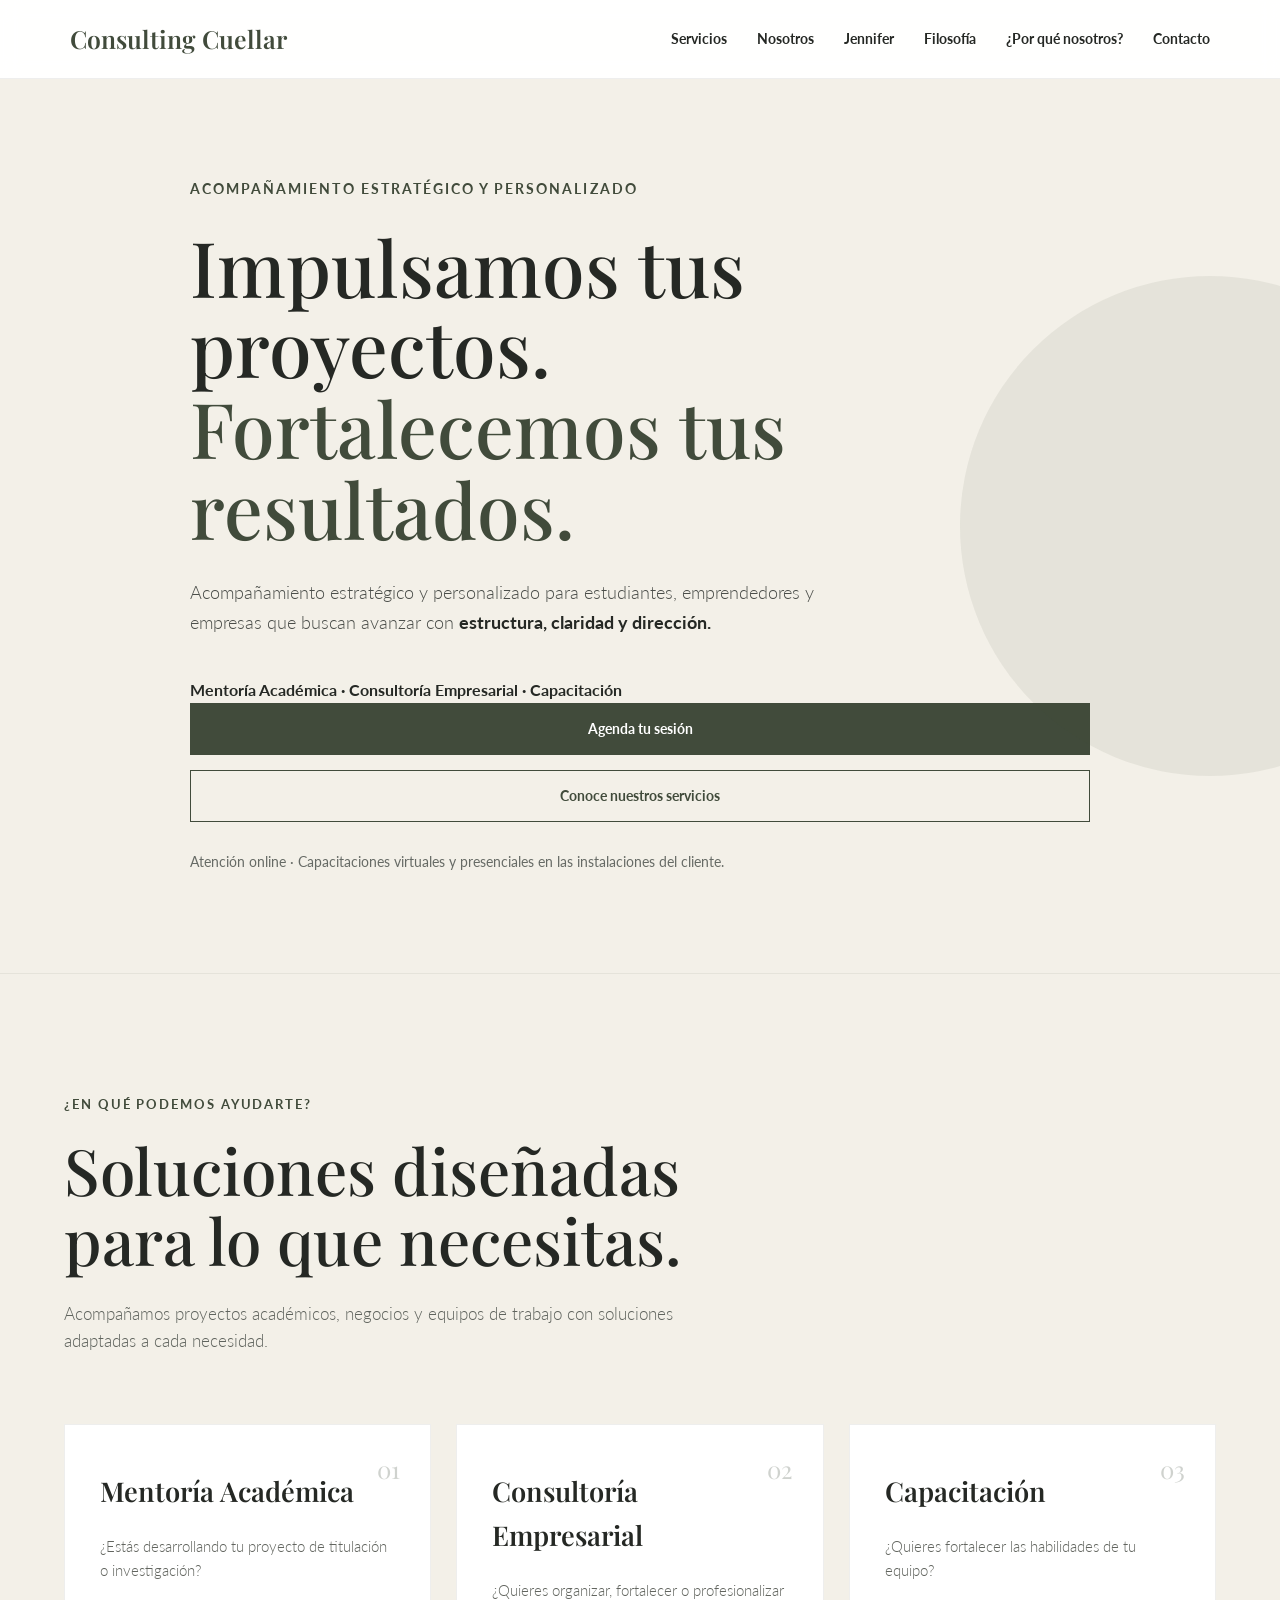
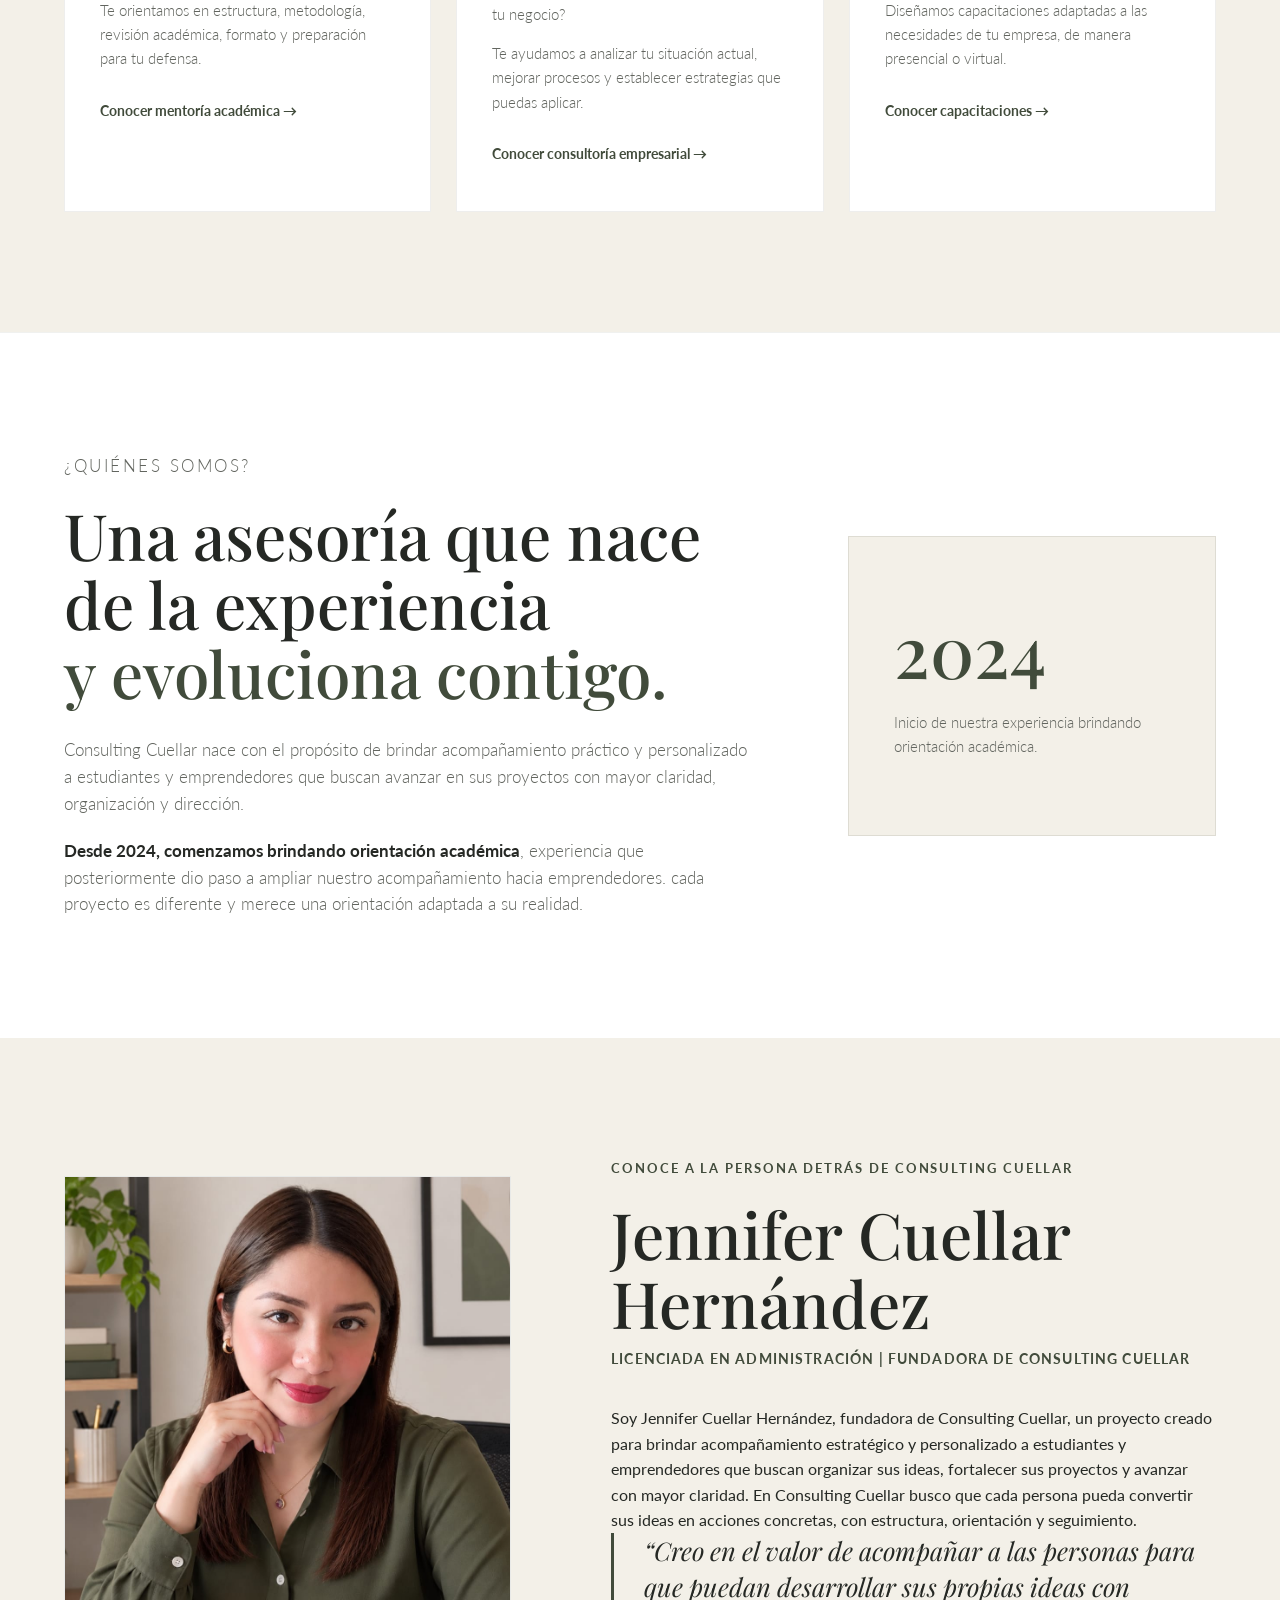
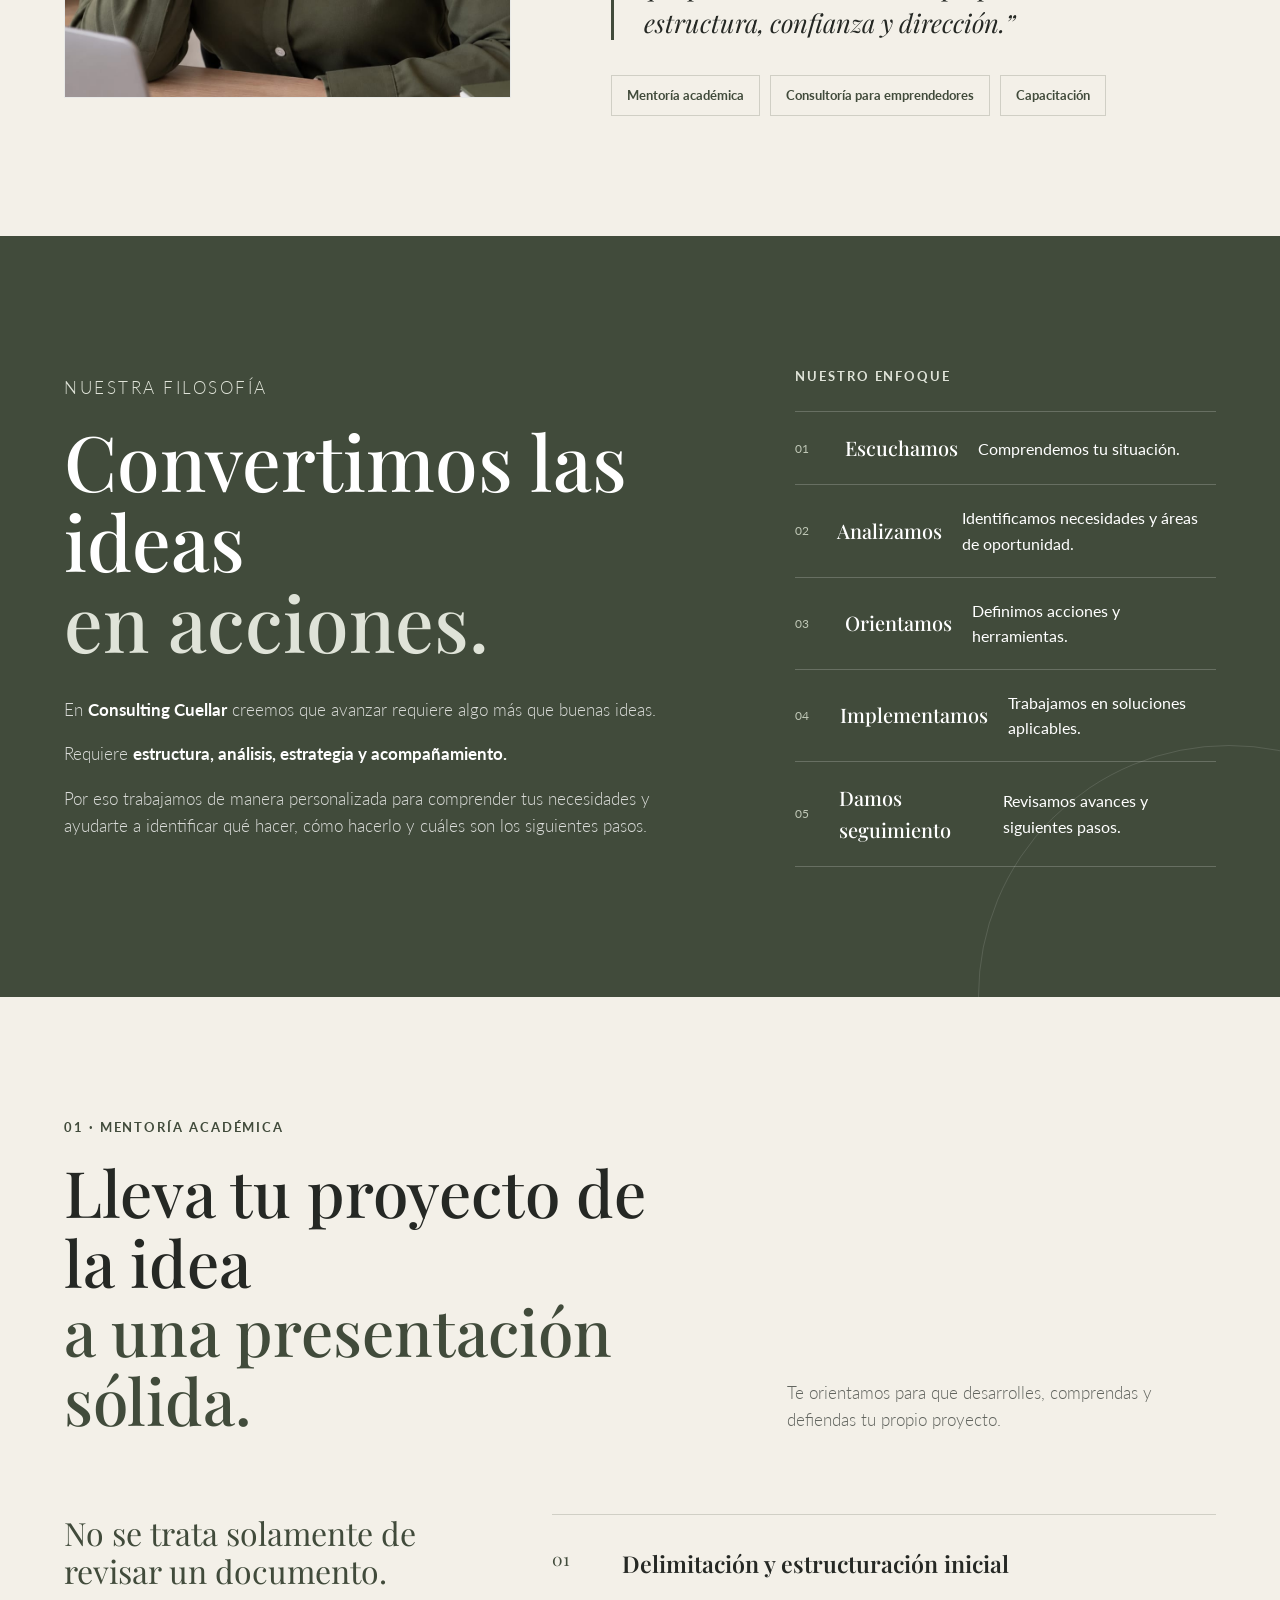
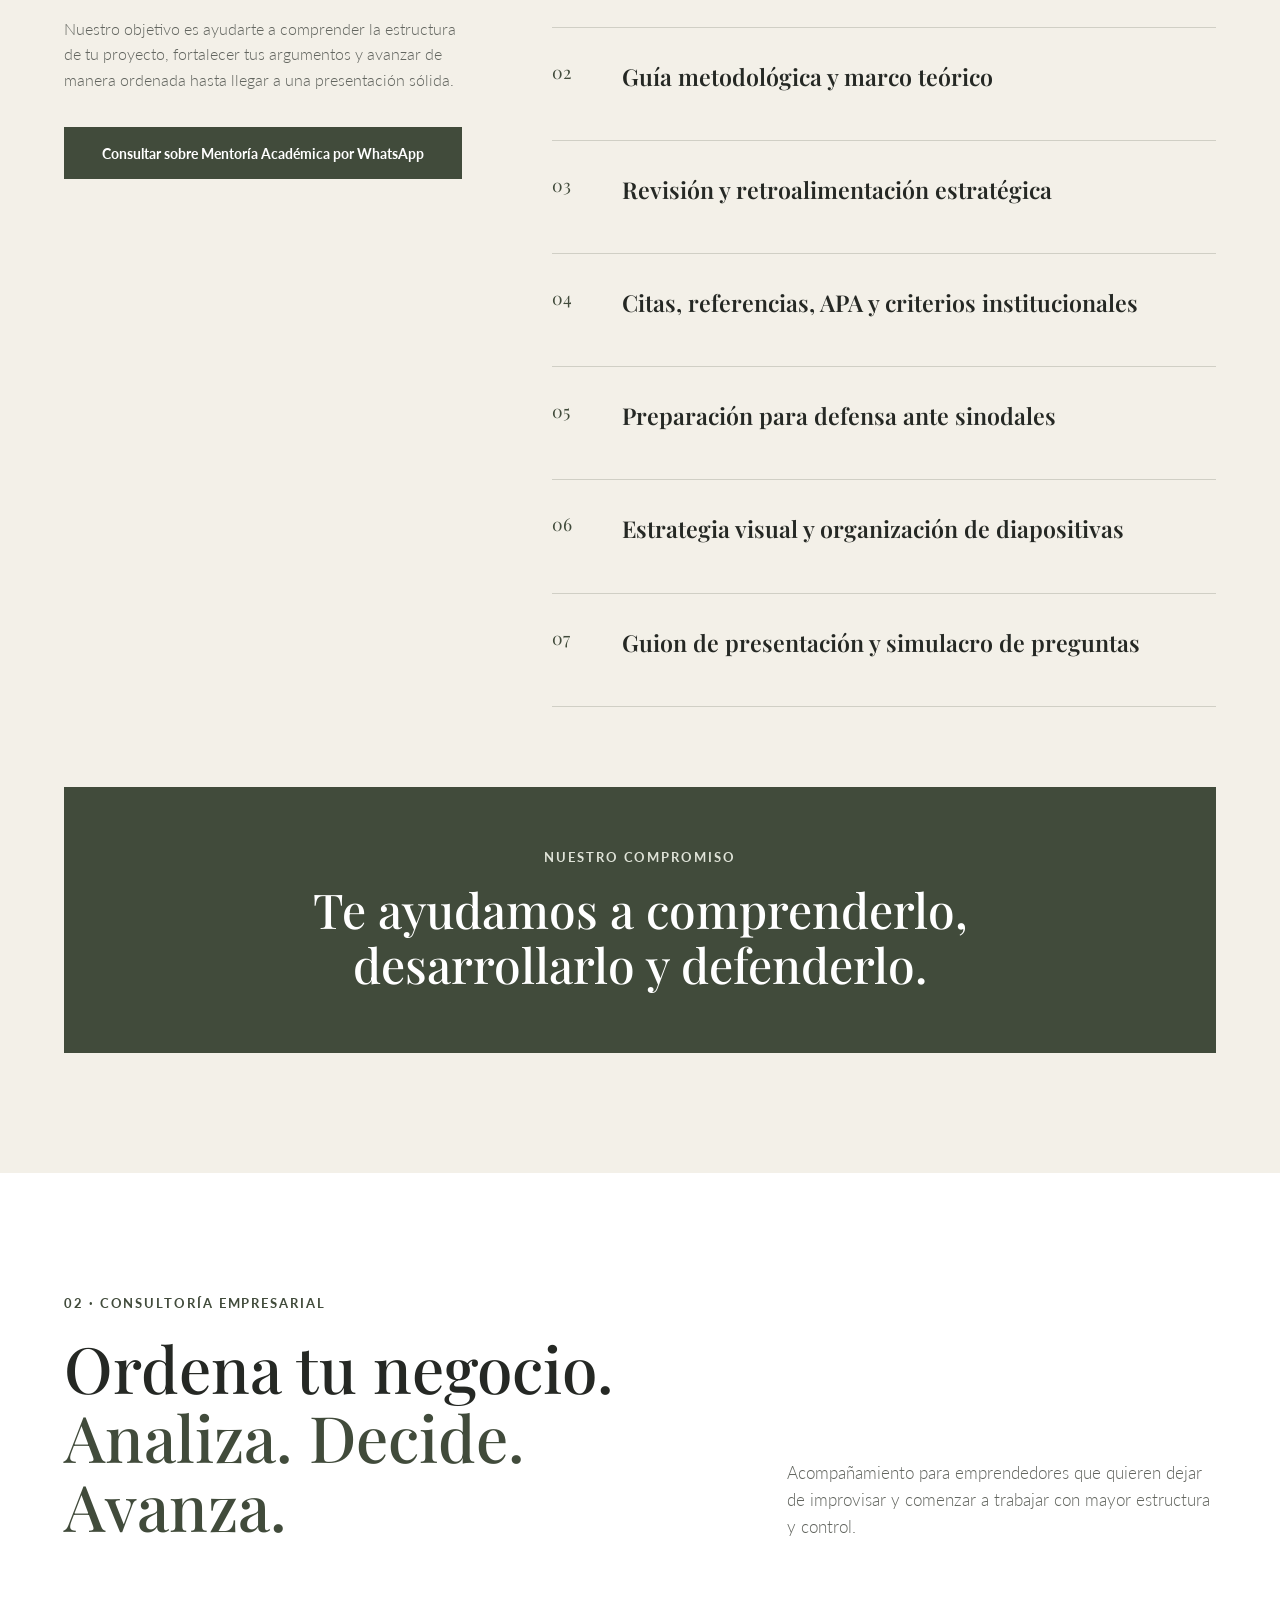
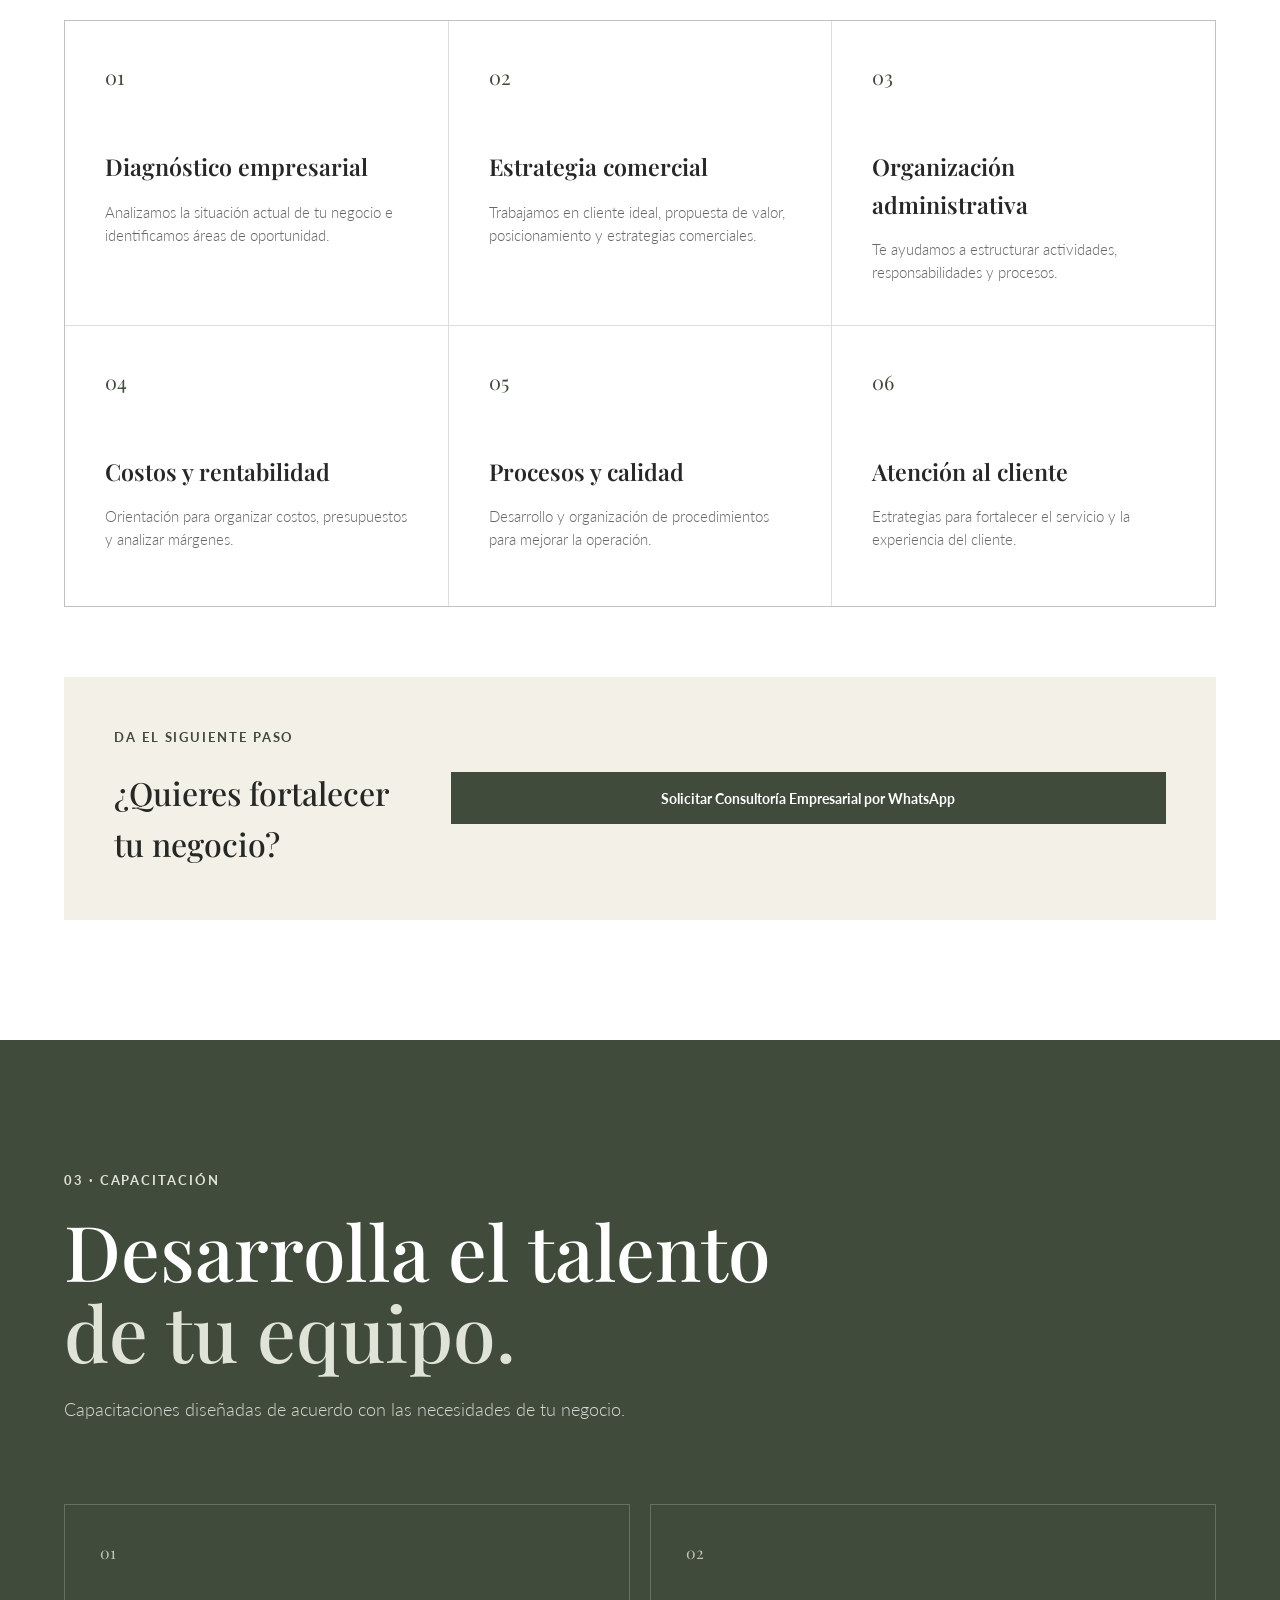
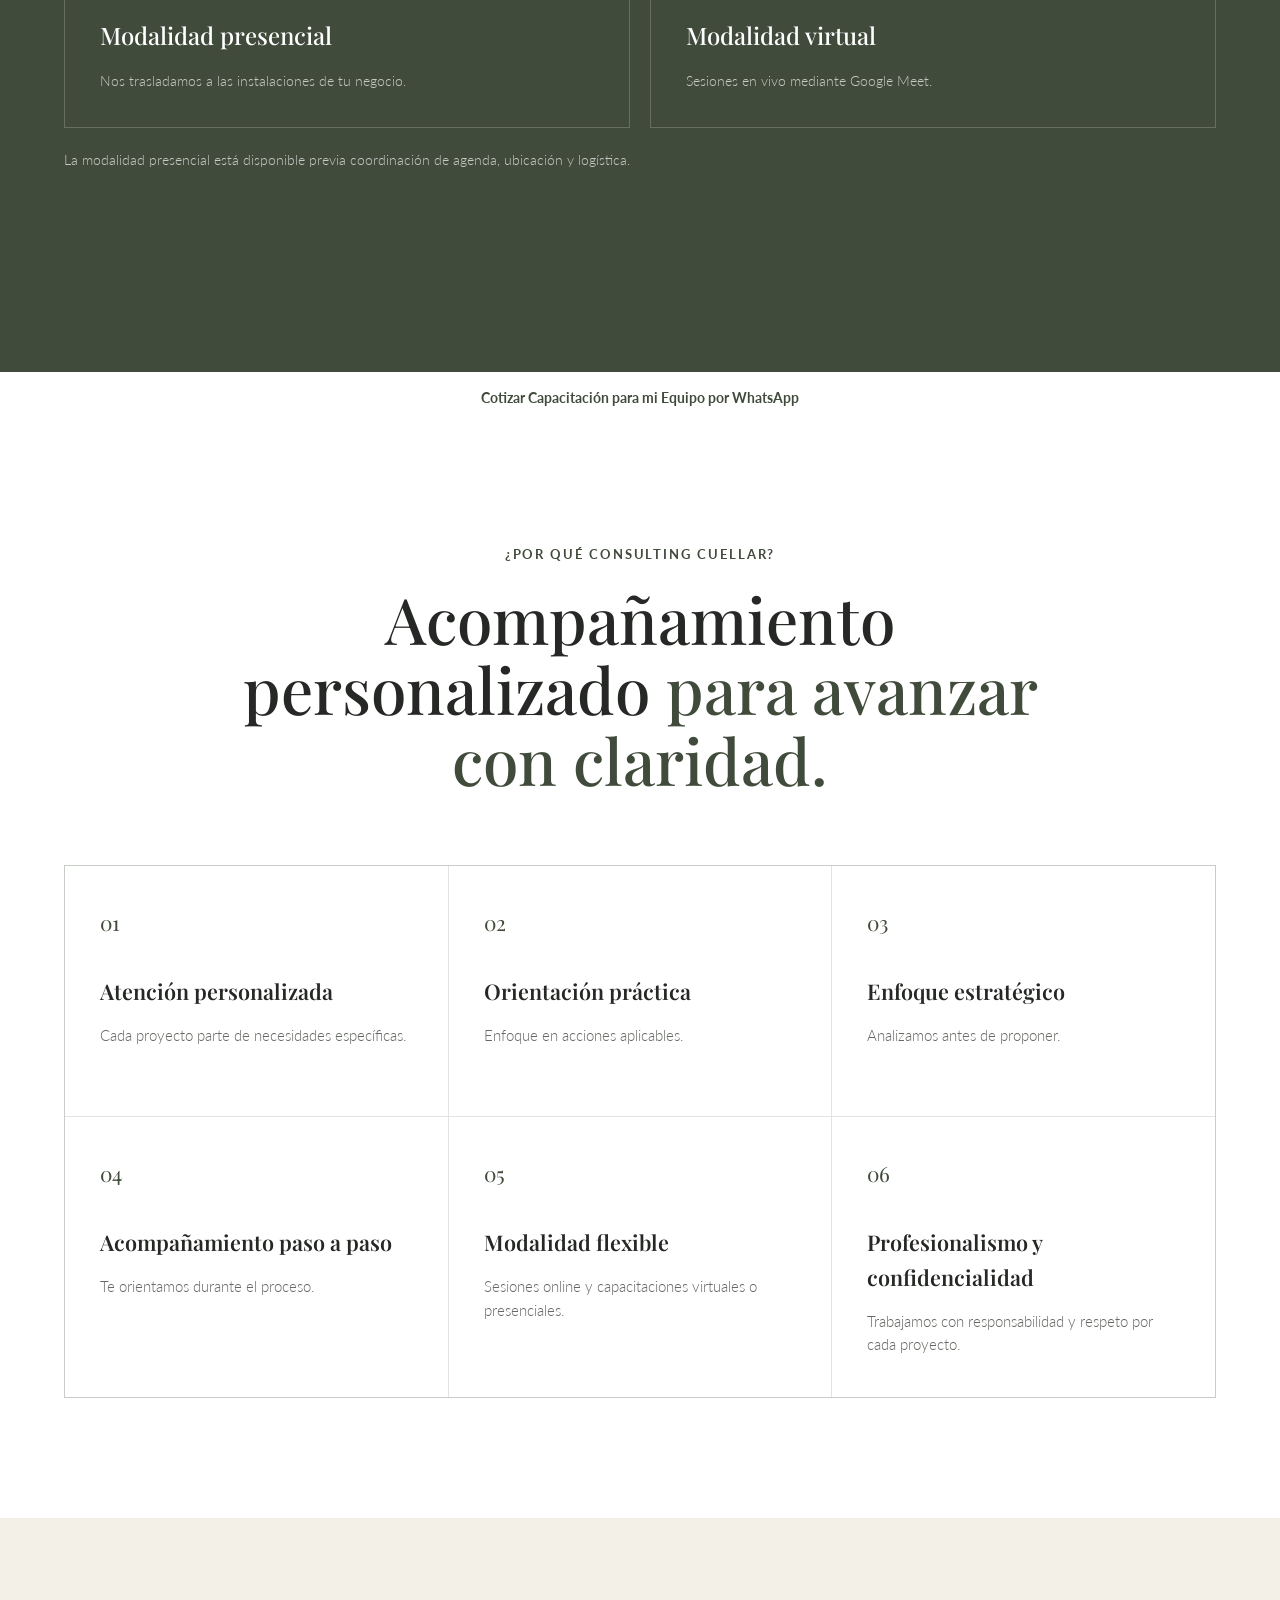
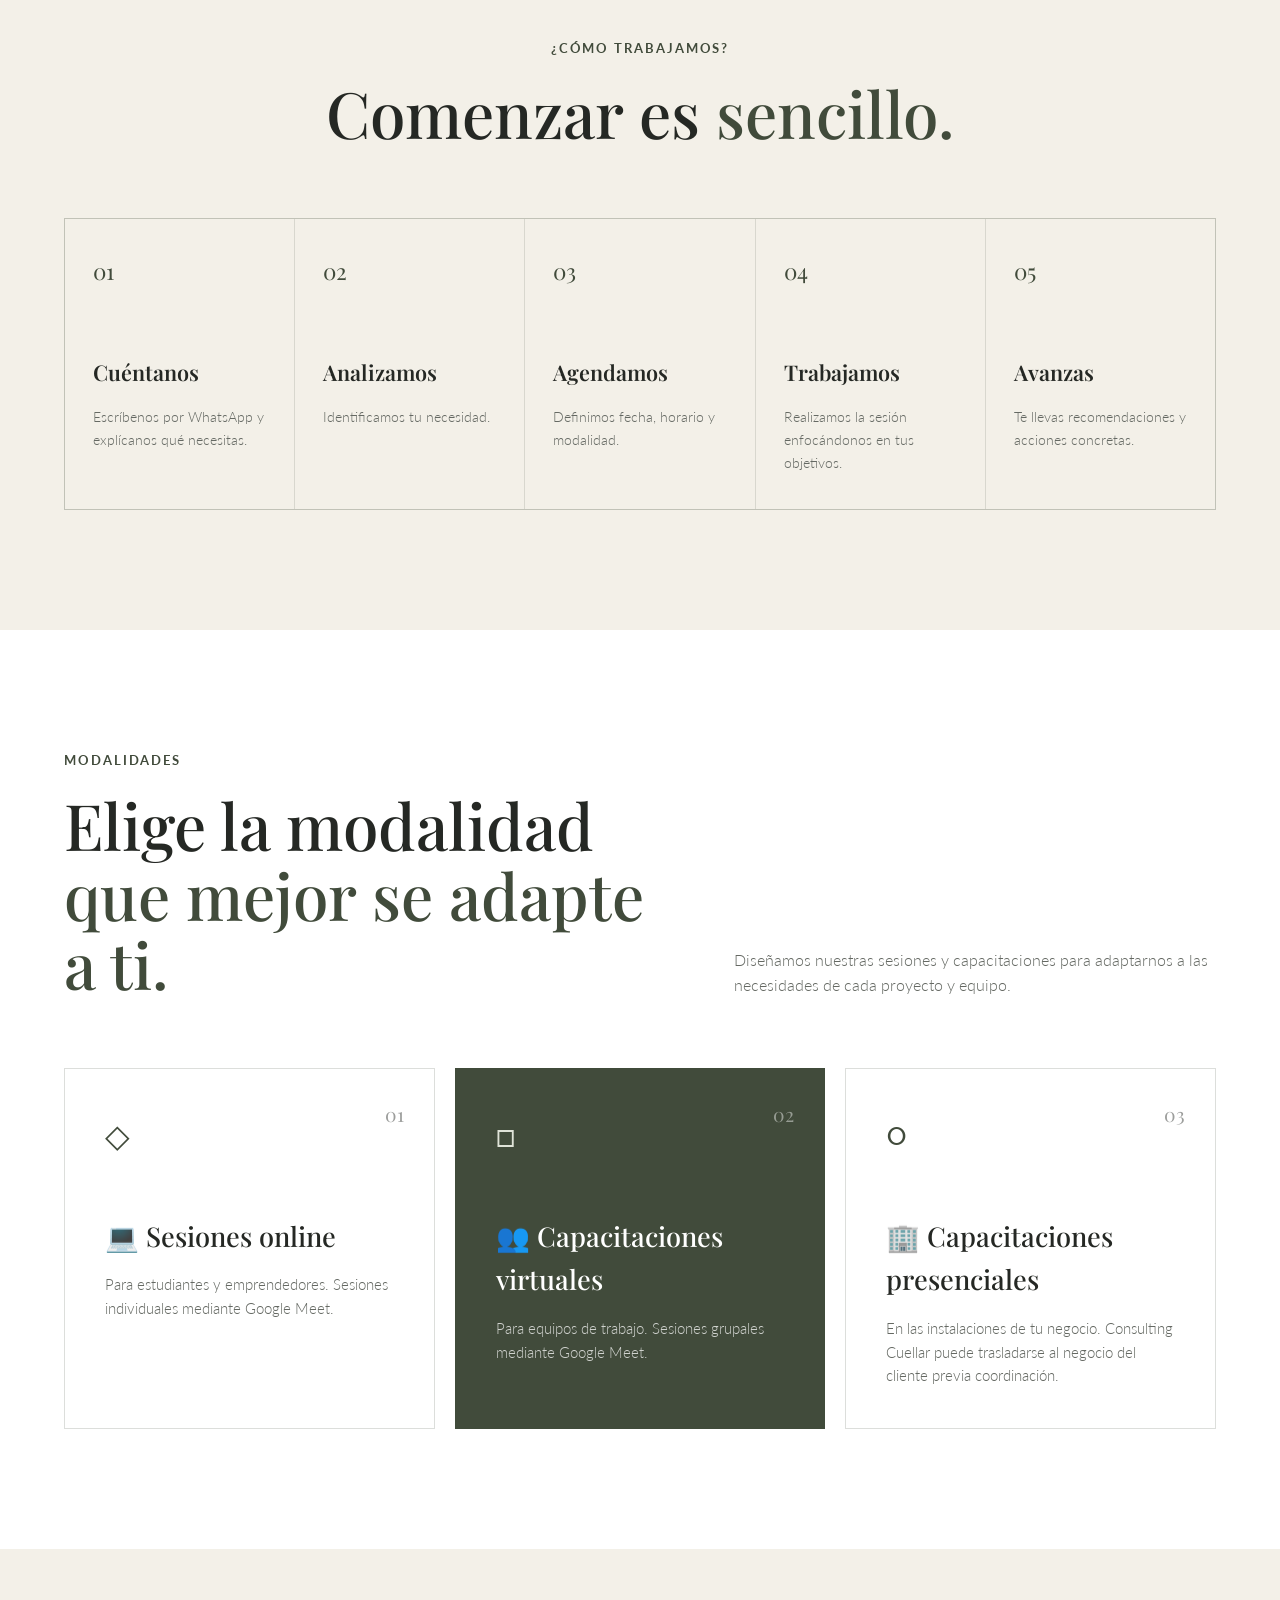
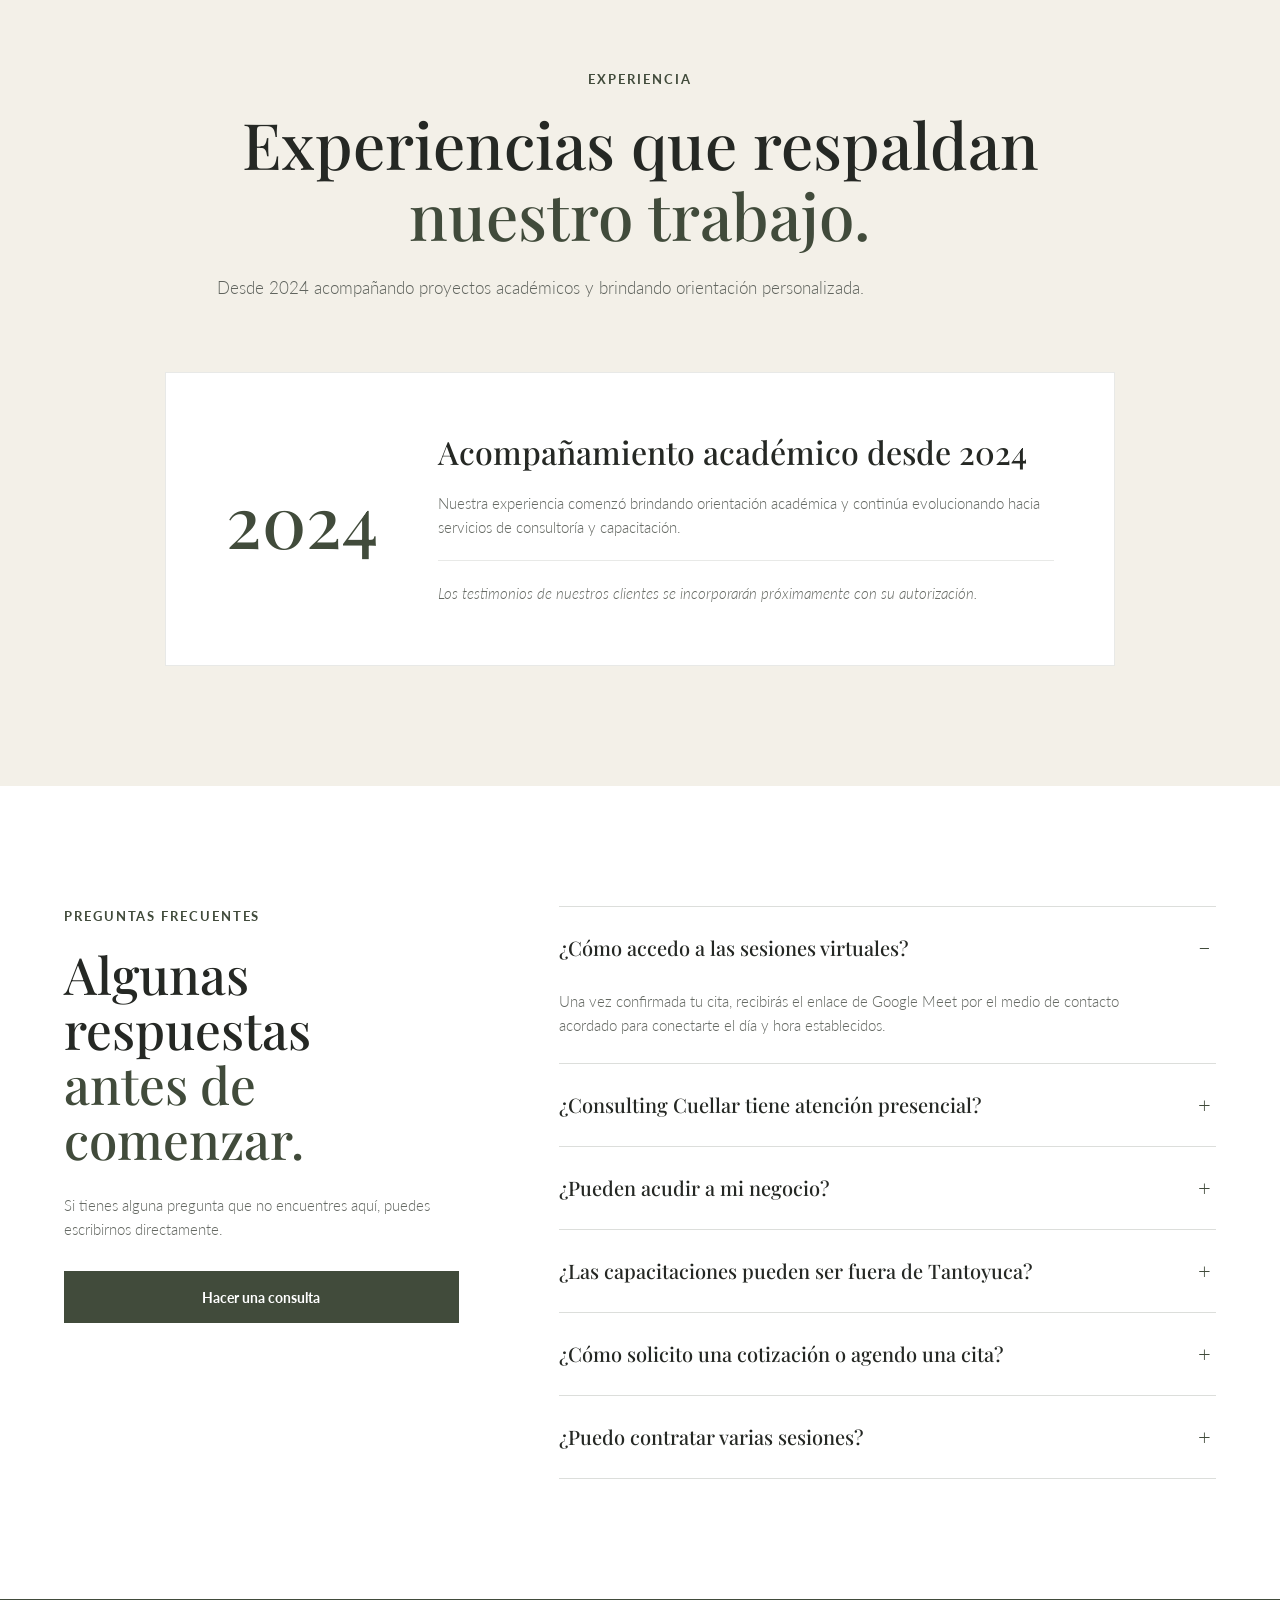
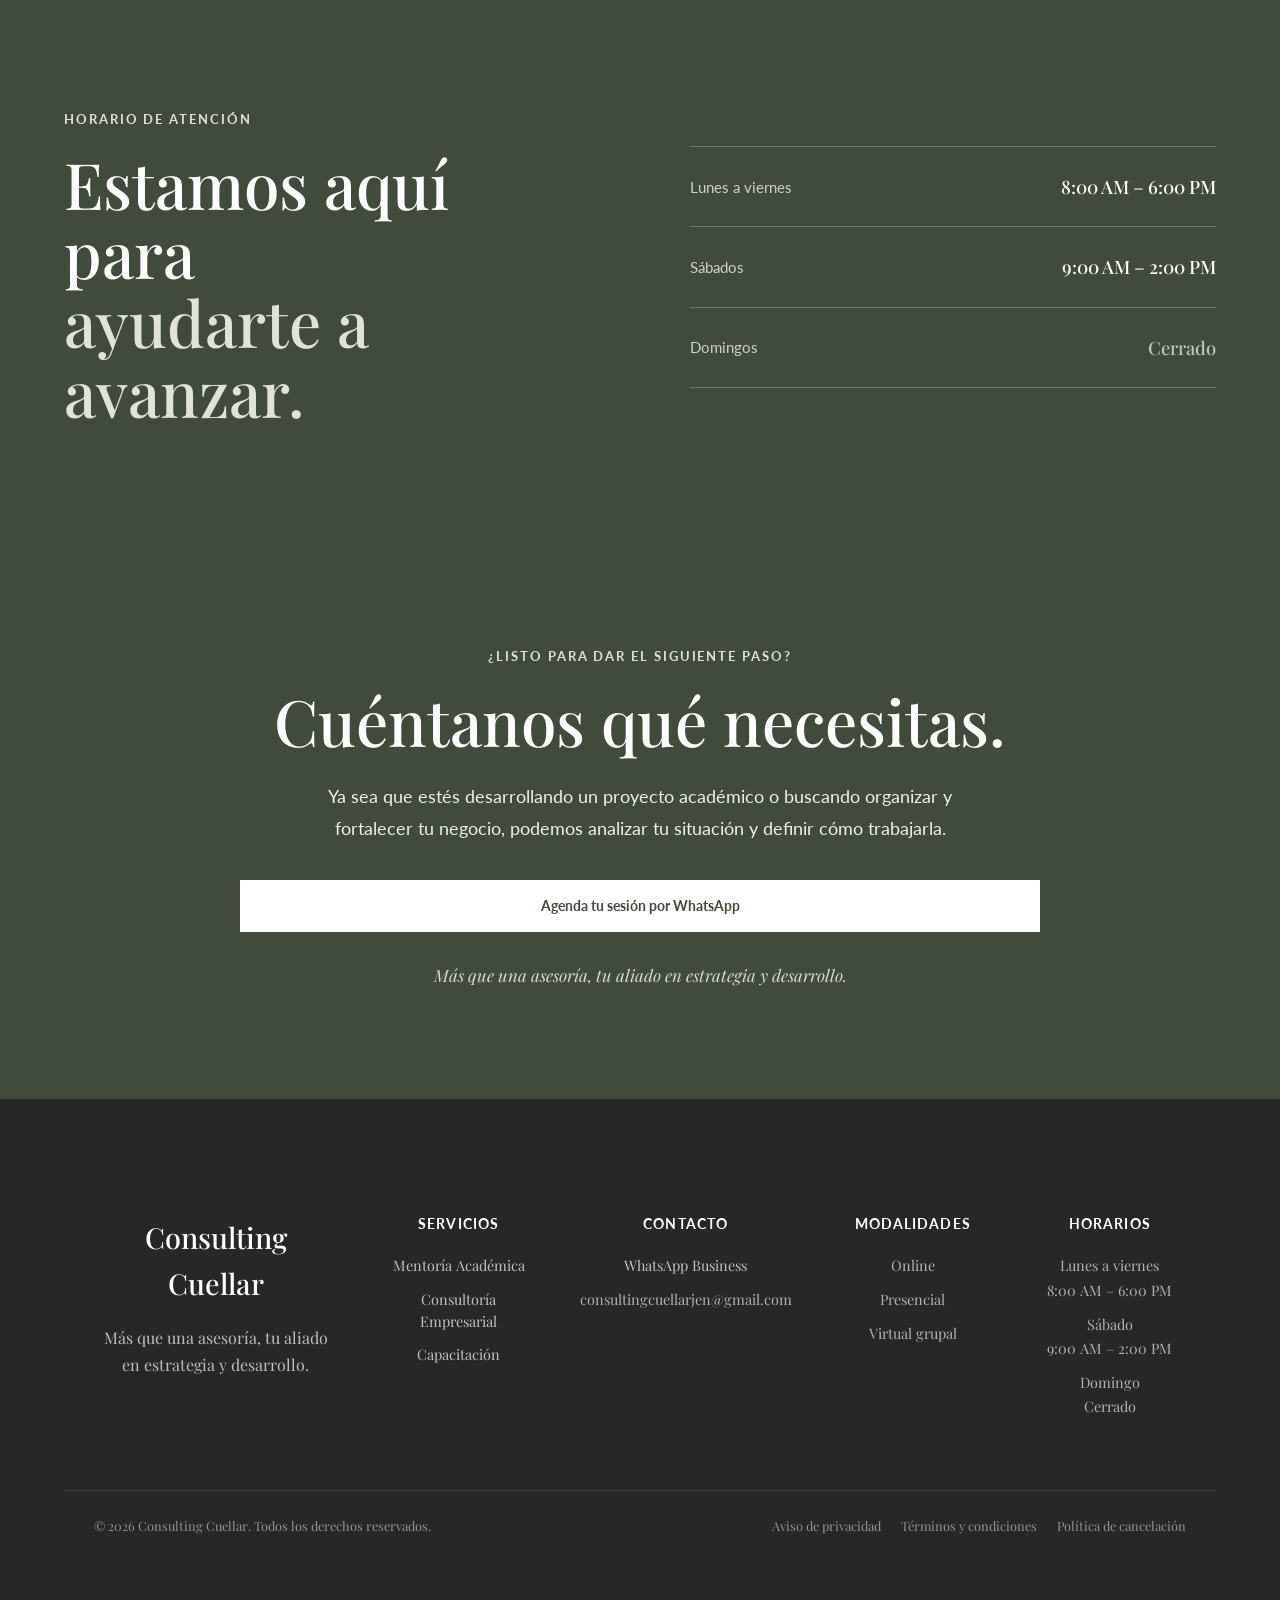
==== index.html @ 4acc450a "cambios menores en pagina" ====
<!DOCTYPE html>
<html lang="es">

<head>
    <meta charset="UTF-8">
    <meta name="viewport" content="width=device-width, initial-scale=1.0">

    <title>Consulting Cuellar | Estrategia y Desarrollo</title>

    <meta name="description"
          content="Acompañamiento estratégico y personalizado para estudiantes, emprendedores y empresas.">

    <link rel="preconnect" href="https://fonts.googleapis.com">
    <link rel="preconnect" href="https://fonts.gstatic.com" crossorigin>

    <link href="https://fonts.googleapis.com/css2?family=Lato:wght@300;400;700&family=Playfair+Display:wght@500;600;700&display=swap"
          rel="stylesheet">

    <link rel="stylesheet" href="css/styles.css">
</head>

<body>

    <!-- =====================================================
         HEADER
         ===================================================== -->

    <header class="site-header">

        <div class="header-container">

            <a href="#" class="logo">
                Consulting Cuellar
            </a>

            <button class="menu-toggle"
                    type="button"
                    aria-label="Abrir menú"
                    aria-expanded="false"
                    aria-controls="main-nav">
                <span></span>
                <span></span>
                <span></span>
            </button>

            <nav class="main-nav" id="main-nav">

                <a href="#servicios">Servicios</a>

                <a href="#nosotros">Nosotros</a>

                <a href="#jennifer">Jennifer</a>

                <a href="#filosofia">Filosofía</a>

                <a href="#porque">¿Por qué nosotros?</a>

                <a href="#contacto">Contacto</a>

            </nav>

        </div>

    </header>


    <main>

        <!-- =================================================
    HERO
    ================================================= -->

        <section class="hero">

            <div class="hero-content">

                <p class="hero-eyebrow">
                    Acompañamiento estratégico y personalizado
                </p>

                <h1>
                    Impulsamos tus proyectos.
                    <span>Fortalecemos tus resultados.</span>
                </h1>

                <p class="hero-description">
                    Acompañamiento estratégico y personalizado para estudiantes,
                    emprendedores y empresas que buscan avanzar con
                    <strong>estructura, claridad y dirección.</strong>
                </p>
                <p class="hero-text">

                    <strong> Mentoría Académica · Consultoría Empresarial · Capacitación</strong>
                </p>
                <div class="hero-buttons">

                    <a href="#contacto" class="btn btn-primary">
                        Agenda tu sesión
                    </a>

                    <a href="#servicios" class="btn btn-secondary">
                        Conoce nuestros servicios
                    </a>

                </div>

                <p class="hero-note">
                    Atención online · Capacitaciones virtuales y presenciales en las instalaciones del cliente.
                </p>

            </div>

        </section>


        <!-- =================================================
    SERVICIOS
    ================================================= -->

        <section class="services section-light" id="servicios">

            <div class="section-container">

                <div class="section-heading">

                    <p class="section-eyebrow">
                        ¿En qué podemos ayudarte?
                    </p>

                    <h2>
                        Soluciones diseñadas<br>
                        para lo que necesitas.
                    </h2>

                    <p>
                        Acompañamos proyectos académicos, negocios y equipos
                        de trabajo con soluciones adaptadas a cada necesidad.
                    </p>

                </div>


                <div class="services-grid">

                    <!-- Servicio 1 -->

                    <article class="service-card">

                        <span class="service-number">
                            01
                        </span>



                        <h3>
                            Mentoría Académica
                        </h3>

                        <p>
                            ¿Estás desarrollando tu proyecto de titulación
                            o investigación?
                        </p>

                        <p>
                            Te orientamos en estructura, metodología,
                            revisión académica, formato y preparación
                            para tu defensa.
                        </p>

                        <a href="#mentoria" class="service-link">
                            Conocer mentoría académica →
                        </a>

                    </article>


                    <!-- Servicio 2 -->

                    <article class="service-card">

                        <span class="service-number">
                            02
                        </span>



                        <h3>
                            Consultoría Empresarial
                        </h3>

                        <p>
                            ¿Quieres organizar, fortalecer o profesionalizar
                            tu negocio?
                        </p>

                        <p>
                            Te ayudamos a analizar tu situación actual,
                            mejorar procesos y establecer estrategias
                            que puedas aplicar.
                        </p>

                        <a href="#consultoria" class="service-link">
                            Conocer consultoría empresarial →
                        </a>

                    </article>


                    <!-- Servicio 3 -->

                    <article class="service-card">

                        <span class="service-number">
                            03
                        </span>



                        <h3>
                            Capacitación
                        </h3>

                        <p>
                            ¿Quieres fortalecer las habilidades de tu equipo?
                        </p>

                        <p>
                            Diseñamos capacitaciones adaptadas a las
                            necesidades de tu empresa, de manera presencial
                            o virtual.
                        </p>

                        <a href="#capacitacion" class="service-link">
                            Conocer capacitaciones →
                        </a>

                    </article>

                </div>

            </div>

        </section>


        <!-- =================================================
    QUIÉNES SOMOS
    ================================================= -->

        <section class="about-section" id="nosotros">

            <div class="section-container">

                <div class="about-grid">

                    <div class="about-content">

                        <p class="section-eyebrow">
                            ¿Quiénes somos?
                        </p>

                        <h2>
                            Una asesoría que nace de la experiencia
                            <span>y evoluciona contigo.</span>
                        </h2>

                        <p>
                            Consulting Cuellar nace con el propósito de brindar
                            acompañamiento práctico y personalizado a estudiantes
                            y emprendedores que buscan avanzar en sus proyectos
                            con mayor claridad, organización y dirección.
                        </p>

                        <p>
                            <strong>Desde 2024, comenzamos brindando orientación académica</strong>,
                            experiencia que posteriormente dio paso a ampliar nuestro acompañamiento hacia emprendedores.

                            cada proyecto es diferente y merece una orientación
                            adaptada a su realidad.

                        </p>

                    </div>


                    <div class="about-highlight">

                        <span class="about-year">
                            2024
                        </span>

                        <p>
                            Inicio de nuestra experiencia
                            brindando orientación académica.
                        </p>

                    </div>

                </div>

            </div>

        </section>


        <!-- =================================================
    CONOCE A JENNIFER
    ================================================= -->

        <section class="founder-section" id="jennifer">

            <div class="section-container">

                <div class="founder-grid">

                    <div class="founder-photo">

                        <!--
                    Aquí colocaremos posteriormente
                    la fotografía profesional de Jennifer.
                    -->

                        <div class="founder-photo-placeholder">
                            <img src="img/jennifer.jpg"
                                 alt="Jennifer Cuellar Hernández, fundadora de Consulting Cuellar">
                        </div>

                    </div>


                    <div class="founder-content">

                        <p class="section-eyebrow">
                            Conoce a la persona detrás de Consulting Cuellar
                        </p>

                        <h2>
                            Jennifer Cuellar Hernández
                        </h2>

                        <p class="founder-role">
                            Licenciada en Administración | Fundadora de Consulting Cuellar
                        </p>



                        <p>
                            Soy Jennifer Cuellar Hernández, fundadora de Consulting Cuellar,
                            un proyecto creado para brindar acompañamiento estratégico y personalizado
                            a estudiantes y emprendedores que buscan organizar sus ideas, fortalecer sus
                            proyectos y avanzar con mayor claridad.
                            En Consulting Cuellar busco que cada persona pueda convertir
                            sus ideas en acciones concretas, con estructura, orientación y seguimiento.
                        </p>

                        <blockquote>
                            “Creo en el valor de acompañar a las personas
                            para que puedan desarrollar sus propias ideas
                            con estructura, confianza y dirección.”
                        </blockquote>

                        <div class="founder-services">

                            <span>Mentoría académica</span>

                            <span>Consultoría para emprendedores</span>

                            <span>Capacitación</span>

                        </div>

                    </div>

                </div>

            </div>

        </section>


        <!-- =================================================
    FILOSOFÍA
    ================================================= -->

        <section class="philosophy" id="filosofia">

            <div class="philosophy-container">

                <div class="philosophy-content">

                    <p class="section-eyebrow light">
                        Nuestra filosofía
                    </p>

                    <h2>
                        Convertimos las ideas
                        <span>en acciones.</span>
                    </h2>

                    <p>
                        En <strong>Consulting Cuellar</strong> creemos que
                        avanzar requiere algo más que buenas ideas.
                    </p>

                    <p>
                        Requiere <strong>
                            estructura, análisis, estrategia
                            y acompañamiento.
                        </strong>
                    </p>

                    <p>
                        Por eso trabajamos de manera personalizada para
                        comprender tus necesidades y ayudarte a identificar
                        qué hacer, cómo hacerlo y cuáles son los siguientes pasos.
                    </p>

                </div>


                <div class="philosophy-approach">

                    <p class="approach-title">
                        Nuestro enfoque
                    </p>

                    <div class="approach-list">

                        <div class="approach-item">
                            <span>01</span>
                            <strong>Escuchamos</strong>
                            <p>
                                Comprendemos tu situación.
                            </p>
                        </div>

                        <div class="approach-item">
                            <span>02</span>
                            <strong>Analizamos</strong>
                            <p>
                                Identificamos necesidades y áreas de oportunidad.
                            </p>

                        </div>

                        <div class="approach-item">
                            <span>03</span>
                            <strong>Orientamos</strong>
                            <p>
                                Definimos acciones y herramientas.
                            </p>
                        </div>

                        <div class="approach-item">
                            <span>04</span>
                            <strong>Implementamos</strong>
                            <p>
                                Trabajamos en soluciones aplicables.
                            </p>
                        </div>

                        <div class="approach-item">
                            <span>05</span>
                            <strong>Damos seguimiento</strong>
                            <p>
                                Revisamos avances y siguientes pasos.
                            </p>
                        </div>

                    </div>

                </div>

            </div>

        </section>
        <!-- =================================================
    MENTORÍA ACADÉMICA
    ================================================= -->

        <section class="service-detail service-detail-academic" id="mentoria">

            <div class="section-container">

                <div class="service-detail-header">

                    <div>

                        <p class="section-eyebrow">
                            01 · Mentoría Académica
                        </p>

                        <h2>
                            Lleva tu proyecto de la idea
                            <span>a una presentación sólida.</span>
                        </h2>

                    </div>

                    <p>
                        Te orientamos para que desarrolles, comprendas
                        y defiendas tu propio proyecto.

                </div>


                <div class="academic-grid">

                    <div class="academic-intro">

                        <p class="large-text">
                            No se trata solamente de revisar un documento.
                        </p>

                        <p>
                            Nuestro objetivo es ayudarte a comprender
                            la estructura de tu proyecto, fortalecer
                            tus argumentos y avanzar de manera ordenada
                            hasta llegar a una presentación sólida.
                        </p>

                        <a href="https://wa.me/527711851008?text=Hola%20Consulting%20Cuellar%2C%20me%20interesa%20la%20Mentor%C3%ADa%20Acad%C3%A9mica%20y%20me%20gustar%C3%ADa%20recibir%20informaci%C3%B3n."
                           class="btn btn-primary"
                           target="_blank"
                           rel="noopener noreferrer">
                            Consultar sobre Mentoría Académica por WhatsApp
                        </a>

                        <!-- <a href="egel/index.html"
                       class="btn btn-secondary">
                        Simulador EGEL Administración
                    </a> -->

                    </div>


                    <div class="service-topics">

                        <article class="topic">

                            <span>01</span>

                            <div>

                                <h3>
                                    Delimitación y estructuración inicial
                                </h3>

                            </div>

                        </article>


                        <article class="topic">

                            <span>02</span>

                            <div>

                                <h3>
                                    Guía metodológica y marco teórico
                                </h3>

                            </div>

                        </article>


                        <article class="topic">

                            <span>03</span>

                            <div>

                                <h3>
                                    Revisión y retroalimentación estratégica
                                </h3>

                            </div>

                        </article>


                        <article class="topic">

                            <span>04</span>

                            <div>

                                <h3>
                                    Citas, referencias, APA y criterios institucionales
                                </h3>

                            </div>

                        </article>


                        <article class="topic">

                            <span>05</span>

                            <div>

                                <h3>
                                    Preparación para defensa ante sinodales
                                </h3>

                            </div>

                        </article>


                        <article class="topic">

                            <span>06</span>

                            <div>

                                <h3>
                                    Estrategia visual y organización de diapositivas
                                </h3>

                            </div>

                        </article>


                        <article class="topic">

                            <span>07</span>

                            <div>

                                <h3>
                                    Guion de presentación y simulacro de preguntas
                                </h3>

                            </div>

                        </article>

                    </div>

                </div>


                <div class="service-commitment">

                    <p>
                        Nuestro compromiso
                    </p>

                    <h3>
                        Te ayudamos a comprenderlo,
                        desarrollarlo y defenderlo.
                    </h3>

                </div>

            </div>

        </section>
    
        <!-- =================================================
    CONSULTORÍA EMPRESARIAL
    ================================================= -->

        <section class="service-detail business-detail" id="consultoria">

            <div class="section-container">

                <div class="service-detail-header">

                    <div>

                        <p class="section-eyebrow">
                            02 · Consultoría Empresarial
                        </p>

                        <h2>
                            Ordena tu negocio.
                            <span>Analiza. Decide. Avanza.</span>
                        </h2>

                    </div>

                    <p>
                        Acompañamiento para emprendedores que quieren dejar de 
                        improvisar y comenzar a trabajar con mayor estructura y control.
                    </p>

                </div>


                <div class="business-grid">

                    <article class="business-card">

                        <span>01</span>

                        <h3>
                            Diagnóstico empresarial
                        </h3>

                        <p>
                            Analizamos la situación actual de tu negocio
                            e identificamos áreas de oportunidad.
                        </p>

                    </article>


                    <article class="business-card">

                        <span>02</span>

                        <h3>
                            Estrategia comercial
                        </h3>

                        <p>
                            Trabajamos en cliente ideal, propuesta de valor,
                            posicionamiento y estrategias comerciales.
                        </p>

                    </article>


                    <article class="business-card">

                        <span>03</span>

                        <h3>
                            Organización administrativa
                        </h3>

                        <p>
                            Te ayudamos a estructurar actividades,
                            responsabilidades y procesos.
                        </p>

                    </article>


                    <article class="business-card">

                        <span>04</span>

                        <h3>
                            Costos y rentabilidad
                        </h3>

                        <p>
                            Orientación para organizar costos,
                            presupuestos y analizar márgenes.
                        </p>

                    </article>


                    <article class="business-card">

                        <span>05</span>

                        <h3>
                            Procesos y calidad
                        </h3>

                        <p>
                            Desarrollo y organización de procedimientos
                            para mejorar la operación.
                        </p>

                    </article>


                    <article class="business-card">

                        <span>06</span>

                        <h3>
                            Atención al cliente
                        </h3>

                        <p>
                            Estrategias para fortalecer el servicio
                            y la experiencia del cliente.
                        </p>

                    </article>

                </div>


                <div class="service-detail-cta">

                    <div>

                        <p class="section-eyebrow">
                            Da el siguiente paso
                        </p>

                        <h3>
                            ¿Quieres fortalecer tu negocio?
                        </h3>

                    </div>

                    <a href="https://wa.me/527711851008?text=Hola%20Consulting%20Cuellar%2C%20me%20interesa%20la%20Consultor%C3%ADa%20Empresarial%20y%20me%20gustar%C3%ADa%20recibir%20informaci%C3%B3n."
                       class="btn btn-primary"
                       target="_blank"
                       rel="noopener noreferrer">
                        Solicitar Consultoría Empresarial por WhatsApp
                    </a>

                </div>

            </div>

        </section>


        <!-- =================================================
    CAPACITACIÓN
    ================================================= -->

        <section class="training-detail" id="capacitacion">

            <div class="training-container">

                <div class="training-header">

                    <p class="section-eyebrow light">
                        03 · Capacitación
                    </p>

                    <h2>
                        Desarrolla el talento
                        <span>de tu equipo.</span>
                    </h2>

                    <p>
                        Capacitaciones diseñadas de acuerdo con las necesidades de tu negocio.
                    </p>

                </div>

             
                <div class="training-modalities">

                    <article>

                        <span>01</span>

                        <h3>
                            Modalidad presencial
                        </h3>

                        <p>
                            Nos trasladamos a las instalaciones de tu negocio.
                        </p>

                    </article>


                    <article>

                        <span>02</span>

                        <h3>
                            Modalidad virtual
                        </h3>

                        <p>
                            Sesiones en vivo mediante Google Meet.
                        </p>

                    </article>
                    <p>
                        La modalidad presencial está disponible previa coordinación de agenda, ubicación y logística.
                    </p>

                </div>

                </div>


                <div class="training-cta">

                    <a href="https://wa.me/527711851008?text=Hola%20Consulting%20Cuellar%2C%20me%20interesa%20una%20capacitaci%C3%B3n%20para%20mi%20equipo%20y%20me%20gustar%C3%ADa%20recibir%20informaci%C3%B3n."
                       class="btn btn-light"
                       target="_blank"
                       rel="noopener noreferrer">
                        Cotizar Capacitación para mi Equipo por WhatsApp
                    </a>

                </div>

            </div>

        </section>

        <!-- =================================================
    POR QUÉ CONSULTING CUELLAR
    ================================================= -->

        <section class="why-us" id="porque">

            <div class="section-container">

                <div class="section-heading centered">

                    <p class="section-eyebrow">
                        ¿Por qué Consulting Cuellar?
                    </p>

                    <h2>
                        Acompañamiento personalizado
                        <span>para avanzar con claridad.</span>
                    </h2>

                </div>


                <div class="benefits-grid">

                    <article class="benefit-card">
                        <span>01</span>
                        <h3>Atención personalizada</h3>
                        <p>
                            Cada proyecto parte de necesidades específicas.
                        </p>
                    </article>


                    <article class="benefit-card">
                        <span>02</span>
                        <h3>Orientación práctica</h3>
                        <p>
                            Enfoque en acciones aplicables.
                        </p>
                    </article>


                    <article class="benefit-card">
                        <span>03</span>
                        <h3>Enfoque estratégico</h3>
                        <p>
                            Analizamos antes de proponer.
                        </p>
                    </article>


                    <article class="benefit-card">
                        <span>04</span>
                        <h3>Acompañamiento paso a paso</h3>
                        <p>
                            Te orientamos durante el proceso.
                        </p>
                    </article>


                    <article class="benefit-card">
                        <span>05</span>
                        <h3>Modalidad flexible</h3>
                        <p>
                            Sesiones online y capacitaciones virtuales o presenciales.
                        </p>
                    </article>


                    <article class="benefit-card">
                        <span>06</span>
                        <h3>Profesionalismo y confidencialidad</h3>
                        <p>
                            Trabajamos con responsabilidad y respeto por cada proyecto.
                        </p>
                    </article>

                </div>

            </div>

        </section>
        <!-- =================================================
    CÓMO TRABAJAMOS
    ================================================= -->

        <section class="process-section">

            <div class="section-container">

                <div class="section-heading centered">

                    <p class="section-eyebrow">
                        ¿Cómo trabajamos?
                    </p>

                    <h2>
                        Comenzar es
                        <span>sencillo.</span>
                    </h2>

                    

                </div>


                <div class="process-grid">

                    <article class="process-step">

                        <span class="process-number">
                            01
                        </span>

                        <h3>
                            Cuéntanos
                        </h3>

                        <p>
                            Escríbenos por WhatsApp y explícanos
                            qué necesitas.
                        </p>

                    </article>


                    <article class="process-step">

                        <span class="process-number">
                            02
                        </span>

                        <h3>
                            Analizamos
                        </h3>

                        <p>
                            Identificamos tu necesidad.
                        </p>

                    </article>


                    <article class="process-step">

                        <span class="process-number">
                            03
                        </span>

                        <h3>
                            Agendamos
                        </h3>

                        <p>
                            Definimos fecha, horario y modalidad.
                        </p>

                    </article>


                    <article class="process-step">

                        <span class="process-number">
                            04
                        </span>

                        <h3>
                            Trabajamos
                        </h3>

                        <p>
                            Realizamos la sesión enfocándonos
                            en tus objetivos.
                        </p>

                    </article>


                    <article class="process-step">

                        <span class="process-number">
                            05
                        </span>

                        <h3>
                            Avanzas
                        </h3>

                        <p>
                            Te llevas recomendaciones y acciones
                            concretas.
                        </p>

                    </article>

                </div>

            </div>

        </section>


        <!-- =================================================
    MODALIDADES
    ================================================= -->

        <section class="modalities-section">

            <div class="section-container">

                <div class="modalities-header">

                    <div>

                        <p class="section-eyebrow">
                            Modalidades
                        </p>

                        <h2>
                            Elige la modalidad
                            <span>que mejor se adapte a ti.</span>
                        </h2>

                    </div>

                    <p>
                        Diseñamos nuestras sesiones y capacitaciones
                        para adaptarnos a las necesidades de cada
                        proyecto y equipo.
                    </p>

                </div>


                <div class="modalities-grid">

                    <article class="modality-card">

                        <span>01</span>

                        <div class="modality-icon">
                            ◇
                        </div>

                        <h3>
                            💻 Sesiones online
                        </h3>

                        <p>
                            Para estudiantes y emprendedores.
                            Sesiones individuales mediante Google Meet.
                        </p>

                    </article>


                    <article class="modality-card featured">

                        <span>02</span>

                        <div class="modality-icon">
                            □
                        </div>

                        <h3>
                            👥 Capacitaciones virtuales
                        </h3>

                        <p>
                            Para equipos de trabajo.
                            Sesiones grupales mediante Google Meet.
                        </p>

                    </article>


                    <article class="modality-card">

                        <span>03</span>

                        <div class="modality-icon">
                            ○
                        </div>

                        <h3>
                            🏢 Capacitaciones presenciales
                        </h3>

                        <p>
                            En las instalaciones de tu negocio.
                            Consulting Cuellar puede trasladarse al negocio del cliente previa coordinación.
                        </p>

                    </article>

                </div>

            </div>

        </section>


        <!-- =================================================
    TESTIMONIOS
    ================================================= -->

        <section class="testimonials-section" id="testimonios">

            <div class="section-container">

                <div class="section-heading centered">

                    <p class="section-eyebrow">
                        Experiencia
                    </p>

                    <h2>
                        Experiencias que respaldan
                        <span>nuestro trabajo.</span>
                    </h2>

                    <p>
                        Desde 2024 acompañando proyectos académicos
                        y brindando orientación personalizada.
                    </p>

                </div>

                <div class="experience-highlight">

                    <span class="experience-year">
                        2024
                    </span>

                    <div class="experience-content">

                        <h3>
                            Acompañamiento académico desde 2024
                        </h3>

                        <p>
                            Nuestra experiencia comenzó brindando orientación
                            académica y continúa evolucionando hacia servicios
                            de consultoría y capacitación.
                        </p>

                        <p class="experience-note">
                            Los testimonios de nuestros clientes se incorporarán
                            próximamente con su autorización.
                        </p>

                    </div>

                </div>

            </div>

        </section>


        <!-- =================================================
    PREGUNTAS FRECUENTES
    ================================================= -->

        <section class="faq-section">

            <div class="section-container">

                <div class="faq-layout">

                    <div class="faq-intro">

                        <p class="section-eyebrow">
                            Preguntas frecuentes
                        </p>

                        <h2>
                            Algunas respuestas
                            <span>antes de comenzar.</span>
                        </h2>

                        <p>
                            Si tienes alguna pregunta que no encuentres
                            aquí, puedes escribirnos directamente.
                        </p>

                        <a href="#contacto" class="btn btn-primary">
                            Hacer una consulta
                        </a>

                    </div>


                    <div class="faq-list">

                        <details open>

                            <summary>
                                ¿Cómo accedo a las sesiones virtuales?
                            </summary>

                            <p>
                                Una vez confirmada tu cita, recibirás el enlace de Google Meet por el medio de contacto acordado para conectarte el día y hora establecidos.
                            </p>

                        </details>


                        <details>

                            <summary>
                                ¿Consulting Cuellar tiene atención presencial?
                            </summary>

                            <p>
                                La atención individual y las sesiones de consultoría se realizan principalmente en línea. No contamos con un establecimiento físico para atención al público.
                            </p>

                        </details>


                        <details>

                            <summary>
                                ¿Pueden acudir a mi negocio?
                            </summary>

                            <p>
                                Sí. Esta opción está disponible para capacitaciones empresariales presenciales, previa coordinación de agenda, ubicación y logística.
                            </p>

                        </details>


                        <details>

                            <summary>
                                ¿Las capacitaciones pueden ser fuera de Tantoyuca?
                            </summary>

                            <p>
                                Sí, sujeto a disponibilidad, ubicación y condiciones de traslado. También existe la opción virtual.
                            </p>

                        </details>


                        <details>

                            <summary>
                                ¿Cómo solicito una cotización o agendo una cita?
                            </summary>

                            <p>
                                Haz clic en cualquiera de nuestros botones de WhatsApp y cuéntanos qué servicio necesitas. Te orientaremos sobre la modalidad, disponibilidad y cotización correspondiente.
                            </p>

                        </details>


                        <details>

                            <summary>
                                ¿Puedo contratar varias sesiones?
                            </summary>

                            <p>
                                Sí. Dependiendo de las necesidades de tu proyecto podemos establecer un esquema de acompañamiento.
                            </p>

                        </details>

                    </div>

                </div>

            </div>

        </section>


        <!-- =================================================
    HORARIOS
    ================================================= -->

        <section class="schedule-section">

            <div class="schedule-container">

                <div class="schedule-intro">

                    <p class="section-eyebrow light">
                        Horario de atención
                    </p>

                    <h2>
                        Estamos aquí para
                        <span>ayudarte a avanzar.</span>
                    </h2>

                </div>


                <div class="schedule-list">

                    <div class="schedule-row">

                        <span>
                            Lunes a viernes
                        </span>

                        <strong>
                            8:00 AM – 6:00 PM
                        </strong>

                    </div>


                    <div class="schedule-row">

                        <span>
                            Sábados
                        </span>

                        <strong>
                            9:00 AM – 2:00 PM
                        </strong>

                    </div>


                    <div class="schedule-row closed">

                        <span>
                            Domingos
                        </span>

                        <strong>
                            Cerrado
                        </strong>

                    </div>

                </div>

            </div>

        </section>

        <!-- =================================================
    CONTACTO TEMPORAL
    ================================================= -->

        <section class="final-cta" id="contacto">

            <div class="final-cta-content">

                <p class="section-eyebrow light">
                    ¿Listo para dar el siguiente paso?
                </p>

                <h2>
                    Cuéntanos qué necesitas.
                </h2>

                <p class="final-cta-text">
                    Ya sea que estés desarrollando un proyecto académico o buscando organizar y fortalecer tu negocio, podemos analizar tu situación y definir cómo trabajarla.
                </p>

                <a href="https://wa.me/527711851008?text=Hola%20Consulting%20Cuellar%2C%20me%20gustar%C3%ADa%20recibir%20informaci%C3%B3n%20sobre%20sus%20servicios."
                   class="btn btn-light"
                   target="_blank"
                   rel="noopener noreferrer">
                    Agenda tu sesión por WhatsApp
                </a>

                <p class="final-cta-note">
                    Más que una asesoría, tu aliado en estrategia y desarrollo.
                </p>

            </div>

        </section>

    </main>


    <!-- =====================================================
         FOOTER
         ===================================================== -->

    <footer class="site-footer">

        <div class="footer-main">

            <!-- Marca -->
            <div class="footer-brand">

                <h3>Consulting Cuellar</h3>

                <p>
                    Más que una asesoría, tu aliado en estrategia y desarrollo.
                </p>

            </div>


            <!-- Servicios -->
            <div class="footer-column">

                <h4>Servicios</h4>

                <ul>
                    <li>
                        <a href="#mentoria">
                            Mentoría Académica
                        </a>
                    </li>

                    <li>
                        <a href="#consultoria">
                            Consultoría Empresarial
                        </a>
                    </li>

                    <li>
                        <a href="#capacitacion">
                            Capacitación
                        </a>
                    </li>
                </ul>

            </div>


            <!-- Contacto -->
            <div class="footer-column">

                <h4>Contacto</h4>

                <ul>

                    <li>
                        <a href="https://wa.me/527711851008?text=Hola%20Consulting%20Cuellar%2C%20me%20gustar%C3%ADa%20recibir%20informaci%C3%B3n%20sobre%20sus%20servicios."
                           target="_blank"
                           rel="noopener noreferrer">
                            WhatsApp Business
                        </a>
                    </li>

           
                    <li>
                        <span>
                            consultingcuellarjen@gmail.com
                        </span>
                    </li>
                </ul>

            </div>


            <!-- Modalidades -->
            <div class="footer-column">

                <h4>Modalidades</h4>

                <ul>

                    <li>
                        Online
                    </li>

                    <li>
                        Presencial
                    </li>

                    <li>
                        Virtual grupal
                    </li>

                </ul>

            </div>


            <!-- Horarios -->
            <div class="footer-column">

                <h4>Horarios</h4>

                <ul>

                    <li>
                        Lunes a viernes
                        <span>8:00 AM – 6:00 PM</span>
                    </li>

                    <li>
                        Sábado
                        <span>9:00 AM – 2:00 PM</span>
                    </li>

                    <li>
                        Domingo
                        <span>Cerrado</span>
                    </li>

                </ul>

            </div>

        </div>


        <div class="footer-bottom">

            <p>
                © 2026 Consulting Cuellar. Todos los derechos reservados.
            </p>

            <div class="footer-legal">

                <a href="#">
                    Aviso de privacidad
                </a>

                <a href="#">
                    Términos y condiciones
                </a>

                <a href="#">
                    Política de cancelación
                </a>

            </div>

        </div>

    </footer>

    <script>

    const menuToggle = document.querySelector(".menu-toggle");
    const mainNav = document.querySelector(".main-nav");
    const navLinks = document.querySelectorAll(".main-nav a");


    menuToggle.addEventListener("click", () => {

        const isOpen = menuToggle.classList.toggle("active");

        mainNav.classList.toggle("active");

        menuToggle.setAttribute(
            "aria-expanded",
            isOpen
        );

    });


    navLinks.forEach(link => {

        link.addEventListener("click", () => {

            menuToggle.classList.remove("active");

            mainNav.classList.remove("active");

            menuToggle.setAttribute(
                "aria-expanded",
                "false"
            );

        });

    });

    </script>
</body>
</html>
---- css/styles.css ----
/* =========================================================
CONSULTING CUELLAR
Identidad visual
========================================================= */

:root {
    --verde: #414B3B;
    --marfil: #F3F0E8;
    --carbon: #252824;
    --blanco: #FFFFFF;
    --fuente-titulos: "Playfair Display", serif;
    --fuente-texto: "Lato", sans-serif;
}

/* =========================================================
RESET
========================================================= */

* {
    margin: 0;
    padding: 0;
    box-sizing: border-box;
}

html {
    scroll-behavior: smooth;
    scroll-padding-top: 85px;
}

body {
    background-color: var(--marfil);
    color: var(--carbon);
    font-family: var(--fuente-texto);
    line-height: 1.6;
}

a {
    color: inherit;
    text-decoration: none;
}
/* =========================================================
   HEADER
   ========================================================= */

.site-header {
    position: sticky;
    top: 0;
    z-index: 1000;
    background-color: rgba(255, 255, 255, 0.96);
    border-bottom: 1px solid rgba(37, 40, 36, 0.08);
    backdrop-filter: blur(10px);
}

.header-container {
    max-width: 1200px;
    min-height: 78px;
    margin: 0 auto;
    padding: 0 30px;
    display: flex;
    align-items: center;
    justify-content: space-between;
}


/* =========================================================
   LOGO
   ========================================================= */

.logo {
    color: var(--verde);
    font-family: var(--fuente-titulos);
    font-size: 1.55rem;
    font-weight: 600;
    text-decoration: none;
    white-space: nowrap;
}


/* =========================================================
   NAVEGACIÓN
   ========================================================= */

.main-nav {
    display: flex;
    align-items: center;
    gap: 30px;
}

    .main-nav a {
        position: relative;
        color: var(--carbon);
        font-family: var(--fuente-texto);
        font-size: 0.9rem;
        font-weight: 700;
        text-decoration: none;
        transition: color 0.25s ease;
    }

        .main-nav a::after {
            content: "";
            position: absolute;
            left: 0;
            bottom: -7px;
            width: 0;
            height: 2px;
            background-color: var(--verde);
            transition: width 0.25s ease;
        }

        .main-nav a:hover {
            color: var(--verde);
        }

            .main-nav a:hover::after {
                width: 100%;
            }


/* =========================================================
   BOTÓN MENÚ MÓVIL
   ========================================================= */

.menu-toggle {
    display: none;
    width: 44px;
    height: 44px;
    padding: 9px;
    border: 0;
    background: transparent;
    cursor: pointer;
    flex-direction: column;
    align-items: center;
    justify-content: center;
    gap: 5px;
}

    .menu-toggle span {
        display: block;
        width: 24px;
        height: 2px;
        background-color: var(--verde);
        transition: transform 0.25s ease, opacity 0.25s ease;
    }

/* =========================================================
HERO
========================================================= */

.hero {
    min-height: calc(100vh - 90px);
    display: flex;
    align-items: center;
    position: relative;
    overflow: hidden;
}

    .hero::before {
        content: "";
        position: absolute;
        width: 500px;
        height: 500px;
        right: -180px;
        top: 50%;
        transform: translateY(-50%);
        border-radius: 50%;
        background-color: var(--verde);
        opacity: 0.08;
        
    }

.hero-content {
    width: min(1200px, 90%);
    margin: 0 auto;
    max-width: 900px;
    padding: 100px 0;
   
}

.hero-eyebrow {
    margin-bottom: 25px;
    color: var(--verde);
    font-size: 0.85rem;
    font-weight: 700;
    text-transform: uppercase;
    letter-spacing: 0.15em;
}

.hero h1 {
    max-width: 850px;
    margin-bottom: 30px;
    font-family: var(--fuente-titulos);
    font-size: clamp(3rem, 6vw, 5.5rem);
    font-weight: 500;
    line-height: 1.05;
    color: var(--carbon);
    
}

    .hero h1 span {
        display: block;
        color: var(--verde);
    }

.hero-description {
    max-width: 650px;
    margin-bottom: 40px;
    font-size: 1.15rem;
    font-weight: 300;
    color: #4b4e4a;
    
}

    .hero-description strong {
        font-weight: 700;
        color: var(--carbon);
    }

/* =========================================================
BOTONES
========================================================= */

.hero-buttons {
    display: flex;
    align-items: center;
    gap: 15px;
    margin-bottom: 30px;
    width: 100%;
    flex-direction: column;
}

.btn {
    display: inline-flex;
    align-items: center;
    justify-content: center;
    min-height: 52px;
    padding: 0 28px;
    font-family: var(--fuente-texto);
    font-size: 0.9rem;
    font-weight: 700;
    transition: background-color 0.3s ease, color 0.3s ease, transform 0.3s ease;
    width: 100%;
    text-align: center;
}

    .btn:hover {
        transform: translateY(-2px);
    }

.btn-primary {
    background-color: var(--verde);
    color: var(--blanco);
}

    .btn-primary:hover {
        background-color: var(--carbon);
    }

.btn-secondary {
    border: 1px solid var(--verde);
    color: var(--verde);
}

    .btn-secondary:hover {
        background-color: var(--verde);
        color: var(--blanco);
    }

.hero-note {
    font-size: 0.85rem;
    color: #666a65;
}

/* =========================================================
FOOTER TEMPORAL
========================================================= */

footer {
    padding: 40px 5%;
    background-color: var(--verde);
    color: var(--blanco);
    text-align: center;
    font-family: var(--fuente-titulos);
    
}

/* =========================================================
RESPONSIVE
========================================================= */

@media (max-width: 768px) {

    
    nav {
        min-height: 75px;
    }

    .nav-links {
        display: none;
    }

    .hero {
        min-height: calc(100vh - 75px);
    }

    .hero-content {
        padding: 70px 0;
    }

    .hero h1 {
        font-size: clamp(2.7rem, 12vw, 4rem);
    }

    .hero-description {
        font-size: 1.05rem;
    }

    .hero-buttons {
        flex-direction: column;
        align-items: stretch;
    }

    .btn {
        width: 100%;
    }

    /* =========================================================
   MENÚ MÓVIL
   ========================================================= */

    @media (max-width: 768px) {

        .header-container {
            min-height: 70px;
            padding: 0 20px;
        }

        .logo {
            font-size: 1.35rem;
        }


        .menu-toggle {
            display: flex;
        }


        .main-nav {
            position: absolute;
            top: 70px;
            left: 0;
            right: 0;
            padding: 20px;
            background-color: var(--blanco);
            border-bottom: 1px solid rgba(37, 40, 36, 0.1);
            display: flex;
            flex-direction: column;
            align-items: stretch;
            gap: 0;
            opacity: 0;
            visibility: hidden;
            transform: translateY(-10px);
            transition: opacity 0.25s ease, visibility 0.25s ease, transform 0.25s ease;
        }


            .main-nav.active {
                opacity: 1;
                visibility: visible;
                transform: translateY(0);
            }


            .main-nav a {
                padding: 15px 5px;
                border-bottom: 1px solid rgba(37, 40, 36, 0.08);
                font-size: 1rem;
            }


                .main-nav a:last-child {
                    border-bottom: none;
                }


                .main-nav a::after {
                    display: none;
                }


        /* Animación de las tres líneas */

        .menu-toggle.active span:nth-child(1) {
            transform: translateY(7px) rotate(45deg);
        }

        .menu-toggle.active span:nth-child(2) {
            opacity: 0;
        }

        .menu-toggle.active span:nth-child(3) {
            transform: translateY(-7px) rotate(-45deg);
        }
    }
}
/* =========================================================
   SECCIONES GENERALES
   ========================================================= */

.section-light {
    background-color: var(--marfil);
}

.section-container {
    width: min(1200px, 90%);
    margin: 0 auto;
    padding: 120px 0;
}

.section-heading {
    max-width: 720px;
    margin-bottom: 70px;
}

    .section-heading.centered {
        max-width: 850px;
        margin-left: auto;
        margin-right: auto;
        text-align: center;
    }

.section-eyebrow {
    margin-bottom: 20px;
    color: var(--verde);
    font-size: 0.8rem;
    font-weight: 700;
    text-transform: uppercase;
    letter-spacing: 0.15em;
}

    .section-eyebrow.light {
        color: #dfe3d8;
    }

.section-heading h2 {
    margin-bottom: 25px;
    font-family: var(--fuente-titulos);
    font-size: clamp(2.5rem, 5vw, 4.2rem);
    font-weight: 500;
    line-height: 1.1;
    color: var(--carbon);
}

    .section-heading h2 span {
        color: var(--verde);
    }

.section-heading > p:last-child {
    max-width: 650px;
    color: #60645e;
    font-size: 1.05rem;
    font-weight: 300;
}


/* =========================================================
   SERVICIOS
   ========================================================= */

.services {
    border-top: 1px solid rgba(65, 75, 59, 0.08);
}

.services-grid {
    display: grid;
    grid-template-columns: repeat(3, 1fr);
    gap: 25px;
}

.service-card {
    position: relative;
    padding: 45px 35px;
    background-color: var(--blanco);
    border: 1px solid rgba(37, 40, 36, 0.08);
    transition: transform 0.3s ease, box-shadow 0.3s ease;
}

    .service-card:hover {
        transform: translateY(-6px);
        box-shadow: 0 20px 45px rgba(37, 40, 36, 0.08);
    }

.service-number {
    position: absolute;
    top: 25px;
    right: 30px;
    color: rgba(65, 75, 59, 0.25);
    font-family: var(--fuente-titulos);
    font-size: 1.5rem;
}

.service-icon {
    margin-bottom: 25px;
    font-size: 2rem;
}

.service-card h3 {
    margin-bottom: 20px;
    font-family: var(--fuente-titulos);
    font-size: 1.7rem;
    font-weight: 600;
    color: var(--carbon);
}

.service-card p {
    margin-bottom: 15px;
    color: #62655f;
    font-size: 0.95rem;
    font-weight: 300;
}

.service-link {
    display: inline-block;
    margin-top: 15px;
    color: var(--verde);
    font-size: 0.85rem;
    font-weight: 700;
    transition: color 0.3s ease;
}

    .service-link:hover {
        color: var(--carbon);
    }

/* =========================================================
   QUIÉNES SOMOS
   ========================================================= */

.about-section {
    background-color: var(--blanco);
    border-top: 1px solid rgba(65, 75, 59, 0.08);
}

.about-grid {
    display: grid;
    grid-template-columns: 1.3fr 0.7fr;
    gap: 100px;
    align-items: center;
}

.about-content {
    max-width: 750px;
}

    .about-content h2 {
        margin-bottom: 30px;
        font-family: var(--fuente-titulos);
        font-size: clamp(2.7rem, 5vw, 4.3rem);
        font-weight: 500;
        line-height: 1.08;
        color: var(--carbon);
    }

        .about-content h2 span {
            display: block;
            color: var(--verde);
        }

    .about-content p {
        max-width: 700px;
        margin-bottom: 20px;
        color: #62655f;
        font-size: 1.05rem;
        font-weight: 300;
    }

        .about-content p:last-child {
            margin-bottom: 0;
        }

    .about-content strong {
        color: var(--carbon);
        font-weight: 700;
    }

.about-highlight {
    min-height: 300px;
    padding: 45px;
    background-color: var(--marfil);
    border: 1px solid rgba(65, 75, 59, 0.12);
    display: flex;
    flex-direction: column;
    justify-content: center;
}

.about-year {
    display: block;
    margin-bottom: 25px;
    color: var(--verde);
    font-family: var(--fuente-titulos);
    font-size: 4.5rem;
    font-weight: 500;
    line-height: 1;
}

.about-highlight p {
    max-width: 280px;
    color: #62655f;
    font-size: 0.95rem;
    font-weight: 300;
}
/* =========================================================
   JENNIFER / FUNDADORA
   ========================================================= */

.founder-section {
    background-color: var(--marfil);
}

.founder-grid {
    display: grid;
    grid-template-columns: 0.85fr 1.15fr;
    gap: 100px;
    align-items: center;
}

.founder-photo {
    min-height: 520px;
}

.founder-photo-placeholder {
    width: 100%;
    height: 100%;
    min-height: 520px;
    display: flex;
    align-items: center;
    justify-content: center;
    padding: 30px;
    background-color: var(--blanco);
    border: 1px solid rgba(65, 75, 59, 0.12);
    color: #858981;
    font-family: var(--fuente-titulos);
    font-size: 1.1rem;
    font-style: italic;
    text-align: center;
}
.founder-photo-placeholder {
    overflow: hidden;
    padding: 0;
}

    .founder-photo-placeholder img {
        width: 100%;
        height: 100%;
        min-height: 520px;
        display: block;
        object-fit: cover;
        object-position: center;
    }
.founder-content {
    max-width: 700px;
}

    .founder-content h2 {
        margin-bottom: 10px;
        font-family: var(--fuente-titulos);
        font-size: clamp(2.7rem, 5vw, 4.3rem);
        font-weight: 500;
        line-height: 1.08;
        color: var(--carbon);
    }

.founder-role {
    margin-bottom: 35px;
    color: var(--verde);
    font-size: 0.9rem;
    font-weight: 700;
    text-transform: uppercase;
    letter-spacing: 0.08em;
}

.founder-content blockquote {
    margin: 0 0 35px;
    padding-left: 30px;
    border-left: 3px solid var(--verde);
    color: var(--carbon);
    font-family: var(--fuente-titulos);
    font-size: 1.6rem;
    font-style: italic;
    line-height: 1.4;
}

.founder-services {
    display: flex;
    flex-wrap: wrap;
    gap: 10px;
}

    .founder-services span {
        padding: 9px 15px;
        border: 1px solid rgba(65, 75, 59, 0.2);
        color: var(--verde);
        font-size: 0.8rem;
        font-weight: 700;
    }
/* =========================================================
   FILOSOFÍA
   ========================================================= */

.philosophy {
    position: relative;
    overflow: hidden;
    background-color: var(--verde);
    color: var(--blanco);
}

    .philosophy::after {
        content: "";
        position: absolute;
        width: 500px;
        height: 500px;
        right: -200px;
        bottom: -250px;
        border: 1px solid rgba(255, 255, 255, 0.12);
        border-radius: 50%;
    }

.philosophy-container {
    position: relative;
    z-index: 1;
    width: min(1200px, 90%);
    margin: 0 auto;
    padding: 130px 0;
    display: grid;
    grid-template-columns: 1.2fr 0.8fr;
    gap: 100px;
    align-items: center;
}

.philosophy-content h2 {
    max-width: 700px;
    margin-bottom: 35px;
    font-family: var(--fuente-titulos);
    font-size: clamp(3rem, 6vw, 5rem);
    font-weight: 500;
    line-height: 1.05;
}

    .philosophy-content h2 span {
        display: block;
        color: #dfe3d8;
    }

.philosophy-content p {
    max-width: 650px;
    margin-bottom: 18px;
    color: rgba(255, 255, 255, 0.8);
    font-size: 1.05rem;
    font-weight: 300;
}

.philosophy-content strong {
    color: var(--blanco);
    font-weight: 700;
}

.approach-title {
    margin-bottom: 25px;
    color: #dfe3d8;
    font-size: 0.8rem;
    font-weight: 700;
    text-transform: uppercase;
    letter-spacing: 0.15em;
}

.approach-list {
    border-top: 1px solid rgba(255, 255, 255, 0.2);
}

.approach-item {
    display: flex;
    align-items: center;
    gap: 20px;
    padding: 20px 0;
    border-bottom: 1px solid rgba(255, 255, 255, 0.2);
}

    .approach-item span {
        width: 30px;
        color: #bfc7b6;
        font-size: 0.75rem;
    }

    .approach-item strong {
        font-family: var(--fuente-titulos);
        font-size: 1.25rem;
        font-weight: 500;
    }


/* =========================================================
   POR QUÉ NOSOTROS
   ========================================================= */

.why-us {
    background-color: var(--blanco);
}

.benefits-grid {
    display: grid;
    grid-template-columns: repeat(3, 1fr);
    gap: 1px;
    background-color: rgba(65, 75, 59, 0.15);
    border: 1px solid rgba(65, 75, 59, 0.15);
}

.benefit-card {
    min-height: 250px;
    padding: 40px 35px;
    background-color: var(--blanco);
}

    .benefit-card > span {
        display: block;
        margin-bottom: 35px;
        color: var(--verde);
        font-family: var(--fuente-titulos);
        font-size: 1.3rem;
    }

    .benefit-card h3 {
        margin-bottom: 15px;
        font-family: var(--fuente-titulos);
        font-size: 1.35rem;
        font-weight: 600;
    }

    .benefit-card p {
        color: #656963;
        font-size: 0.92rem;
        font-weight: 300;
    }


/* =========================================================
   CONTACTO TEMPORAL
   ========================================================= */

.contact-preview {
    padding: 110px 5%;
    background-color: var(--verde);
    color: var(--blanco);
    text-align: center;
}

    .contact-preview > div {
        max-width: 750px;
        margin: 0 auto;
    }

    .contact-preview h2 {
        margin-bottom: 20px;
        font-family: var(--fuente-titulos);
        font-size: clamp(2.8rem, 6vw, 4.5rem);
        font-weight: 500;
        line-height: 1.1;
    }

    .contact-preview p:not(.section-eyebrow) {
        max-width: 600px;
        margin: 0 auto 35px;
        color: rgba(255, 255, 255, 0.8);
        font-size: 1.05rem;
        font-weight: 300;
    }

.btn-light {
    background-color: var(--blanco);
    color: var(--verde);
}

    .btn-light:hover {
        background-color: var(--marfil);
        color: var(--carbon);
    }


/* =========================================================
   RESPONSIVE — NUEVAS SECCIONES
   ========================================================= */

@media (max-width: 900px) {

    .services-grid {
        grid-template-columns: 1fr;
    }

    .philosophy-container {
        grid-template-columns: 1fr;
        gap: 70px;
    }

    .benefits-grid {
        grid-template-columns: repeat(2, 1fr);
    }
    .about-grid {
        grid-template-columns: 1fr;
        gap: 60px;
    }

    .founder-grid {
        grid-template-columns: 1fr;
        gap: 60px;
    }
}


@media (max-width: 600px) {

    .section-container {
        padding: 85px 0;
    }

    .section-heading {
        margin-bottom: 50px;
    }

    .service-card {
        padding: 35px 25px;
    }

    .philosophy-container {
        padding: 90px 0;
    }

    .benefits-grid {
        grid-template-columns: 1fr;
    }

    .benefit-card {
        min-height: auto;
    }
    .about-highlight {
        min-height: 240px;
        padding: 35px 25px;
    }

    .about-year {
        font-size: 3.8rem;
    }

    .founder-photo,
    .founder-photo-placeholder {
        min-height: 380px;
    }

    .founder-content blockquote {
        padding-left: 20px;
        font-size: 1.35rem;
    }

    .founder-services {
        flex-direction: column;
        align-items: flex-start;
    }
}
/* =========================================================
   DETALLE DE SERVICIOS
   ========================================================= */

.service-detail {
    background-color: var(--marfil);
}

.service-detail-header {
    display: grid;
    grid-template-columns: 1.2fr 0.8fr;
    gap: 80px;
    align-items: end;
    margin-bottom: 80px;
}

    .service-detail-header h2 {
        max-width: 750px;
        font-family: var(--fuente-titulos);
        font-size: clamp(2.7rem, 5vw, 4.5rem);
        font-weight: 500;
        line-height: 1.08;
        color: var(--carbon);
    }

        .service-detail-header h2 span {
            display: block;
            color: var(--verde);
        }

    .service-detail-header > p {
        max-width: 500px;
        color: #62655f;
        font-size: 1.05rem;
        font-weight: 300;
    }


/* =========================================================
   MENTORÍA ACADÉMICA
   ========================================================= */

.academic-grid {
    display: grid;
    grid-template-columns: 0.75fr 1.25fr;
    gap: 90px;
    align-items: start;
}

.academic-intro {
    position: sticky;
    top: 30px;
}

    .academic-intro .large-text {
        margin-bottom: 25px;
        font-family: var(--fuente-titulos);
        font-size: 2rem;
        line-height: 1.2;
        color: var(--verde);
    }

    .academic-intro > p:not(.large-text) {
        margin-bottom: 35px;
        color: #62655f;
        font-size: 1rem;
        font-weight: 300;
    }

.service-topics {
    border-top: 1px solid rgba(65, 75, 59, 0.2);
}

.topic {
    display: grid;
    grid-template-columns: 50px 1fr;
    gap: 20px;
    padding: 30px 0;
    border-bottom: 1px solid rgba(65, 75, 59, 0.2);
}

    .topic > span {
        color: var(--verde);
        font-family: var(--fuente-titulos);
        font-size: 1.1rem;
    }

    .topic h3 {
        margin-bottom: 15px;
        font-family: var(--fuente-titulos);
        font-size: 1.45rem;
        font-weight: 600;
    }

    .topic ul {
        display: grid;
        grid-template-columns: repeat(2, 1fr);
        gap: 8px 30px;
        list-style: none;
    }

    .topic li {
        position: relative;
        padding-left: 18px;
        color: #656963;
        font-size: 0.9rem;
        font-weight: 300;
    }

        .topic li::before {
            content: "—";
            position: absolute;
            left: 0;
            color: var(--verde);
        }

.service-commitment {
    margin-top: 80px;
    padding: 60px;
    background-color: var(--verde);
    color: var(--blanco);
    text-align: center;
}

    .service-commitment p {
        margin-bottom: 15px;
        color: #dfe3d8;
        font-size: 0.8rem;
        font-weight: 700;
        text-transform: uppercase;
        letter-spacing: 0.15em;
    }

    .service-commitment h3 {
        max-width: 800px;
        margin: 0 auto;
        font-family: var(--fuente-titulos);
        font-size: clamp(2rem, 4vw, 3rem);
        font-weight: 500;
        line-height: 1.15;
    }


/* =========================================================
   CONSULTORÍA EMPRESARIAL
   ========================================================= */

.business-detail {
    background-color: var(--blanco);
}

.business-grid {
    display: grid;
    grid-template-columns: repeat(3, 1fr);
    gap: 1px;
    background-color: rgba(65, 75, 59, 0.18);
    border: 1px solid rgba(65, 75, 59, 0.18);
}

.business-card {
    min-height: 280px;
    padding: 40px;
    background-color: var(--blanco);
    transition: background-color 0.3s ease, transform 0.3s ease;
}

    .business-card:hover {
        background-color: var(--marfil);
    }

    .business-card > span {
        display: block;
        margin-bottom: 55px;
        color: var(--verde);
        font-family: var(--fuente-titulos);
        font-size: 1.25rem;
    }

    .business-card h3 {
        margin-bottom: 15px;
        font-family: var(--fuente-titulos);
        font-size: 1.45rem;
        font-weight: 600;
    }

    .business-card p {
        color: #656963;
        font-size: 0.92rem;
        font-weight: 300;
    }

.service-detail-cta {
    display: flex;
    justify-content: space-between;
    align-items: center;
    gap: 40px;
    margin-top: 70px;
    padding: 50px;
    background-color: var(--marfil);
}

    .service-detail-cta h3 {
        font-family: var(--fuente-titulos);
        font-size: 2rem;
        font-weight: 500;
    }


/* =========================================================
   CAPACITACIÓN
   ========================================================= */

.training-detail {
    background-color: var(--verde);
    color: var(--blanco);
}

.training-container {
    width: min(1200px, 90%);
    margin: 0 auto;
    padding: 130px 0;
}

.training-header {
    max-width: 800px;
    margin-bottom: 80px;
}

    .training-header h2 {
        margin-bottom: 25px;
        font-family: var(--fuente-titulos);
        font-size: clamp(3rem, 6vw, 5rem);
        font-weight: 500;
        line-height: 1.05;
    }

        .training-header h2 span {
            display: block;
            color: #dfe3d8;
        }

    .training-header > p:last-child {
        max-width: 650px;
        color: rgba(255, 255, 255, 0.78);
        font-size: 1.1rem;
        font-weight: 300;
    }

.training-content {
    display: grid;
    grid-template-columns: 1fr 1fr;
    gap: 100px;
}

.training-label {
    margin-bottom: 30px;
    color: #dfe3d8;
    font-size: 0.8rem;
    font-weight: 700;
    text-transform: uppercase;
    letter-spacing: 0.15em;
}

.training-topics ul {
    list-style: none;
    border-top: 1px solid rgba(255, 255, 255, 0.2);
}

.training-topics li {
    padding: 16px 0;
    border-bottom: 1px solid rgba(255, 255, 255, 0.2);
    color: rgba(255, 255, 255, 0.85);
    font-size: 0.95rem;
}

.training-modalities {
    display: grid;
    grid-template-columns: 1fr 1fr;
    gap: 20px;
    align-items: start;
}

    .training-modalities article {
        padding: 35px;
        border: 1px solid rgba(255, 255, 255, 0.2);
    }

    .training-modalities span {
        display: block;
        margin-bottom: 50px;
        color: #bfc7b6;
        font-family: var(--fuente-titulos);
    }

    .training-modalities h3 {
        margin-bottom: 15px;
        font-family: var(--fuente-titulos);
        font-size: 1.5rem;
        font-weight: 500;
    }

    .training-modalities p {
        color: rgba(255, 255, 255, 0.7);
        font-size: 0.9rem;
        font-weight: 300;
    }

.training-cta {
    margin-top: 70px;
    text-align: center;
}


/* =========================================================
   RESPONSIVE — DETALLE DE SERVICIOS
   ========================================================= */

@media (max-width: 900px) {

    .service-detail-header {
        grid-template-columns: 1fr;
        gap: 30px;
    }

    .academic-grid {
        grid-template-columns: 1fr;
        gap: 60px;
    }

    .academic-intro {
        position: static;
    }

    .business-grid {
        grid-template-columns: repeat(2, 1fr);
    }

    .training-content {
        grid-template-columns: 1fr;
        gap: 60px;
    }
}
/* =========================================================
   CÓMO TRABAJAMOS
   ========================================================= */

.process-section {
    background-color: var(--marfil);
}

.process-grid {
    display: grid;
    grid-template-columns: repeat(5, 1fr);
    gap: 1px;
    background-color: rgba(65, 75, 59, 0.15);
    border: 1px solid rgba(65, 75, 59, 0.15);
}

.process-step {
    min-height: 280px;
    padding: 35px 28px;
    background-color: var(--marfil);
}

.process-number {
    display: block;
    margin-bottom: 65px;
    color: var(--verde);
    font-family: var(--fuente-titulos);
    font-size: 1.4rem;
}

.process-step h3 {
    margin-bottom: 15px;
    font-family: var(--fuente-titulos);
    font-size: 1.35rem;
    font-weight: 600;
}

.process-step p {
    color: #656963;
    font-size: 0.9rem;
    font-weight: 300;
}


/* =========================================================
   MODALIDADES
   ========================================================= */

.modalities-section {
    background-color: var(--blanco);
}

.modalities-header {
    display: grid;
    grid-template-columns: 1.1fr 0.9fr;
    gap: 80px;
    align-items: end;
    margin-bottom: 70px;
}

    .modalities-header h2 {
        max-width: 700px;
        font-family: var(--fuente-titulos);
        font-size: clamp(2.7rem, 5vw, 4.2rem);
        font-weight: 500;
        line-height: 1.08;
    }

        .modalities-header h2 span {
            display: block;
            color: var(--verde);
        }

    .modalities-header > p {
        color: #656963;
        font-size: 1rem;
        font-weight: 300;
    }

.modalities-grid {
    display: grid;
    grid-template-columns: repeat(3, 1fr);
    gap: 20px;
}

.modality-card {
    position: relative;
    min-height: 300px;
    padding: 40px;
    border: 1px solid rgba(65, 75, 59, 0.18);
    background-color: var(--blanco);
}

    .modality-card.featured {
        background-color: var(--verde);
        color: var(--blanco);
    }

    .modality-card > span {
        position: absolute;
        top: 30px;
        right: 30px;
        font-family: var(--fuente-titulos);
        font-size: 1.2rem;
        opacity: 0.45;
    }

.modality-icon {
    margin-bottom: 55px;
    color: var(--verde);
    font-size: 2rem;
}

.modality-card.featured .modality-icon {
    color: #dfe3d8;
}

.modality-card h3 {
    margin-bottom: 15px;
    font-family: var(--fuente-titulos);
    font-size: 1.7rem;
    font-weight: 500;
}

.modality-card p {
    color: #656963;
    font-size: 0.92rem;
    font-weight: 300;
}

.modality-card.featured p {
    color: rgba(255, 255, 255, 0.75);
}


/* =========================================================
   EXPERIENCIA / TESTIMONIOS
   ========================================================= */

.testimonials-section {
    background-color: var(--marfil);
}

.experience-highlight {
    display: grid;
    grid-template-columns: 0.35fr 1.65fr;
    gap: 60px;
    align-items: center;
    max-width: 950px;
    margin: 0 auto;
    padding: 60px;
    background-color: var(--blanco);
    border: 1px solid rgba(65, 75, 59, 0.12);
}

.experience-year {
    color: var(--verde);
    font-family: var(--fuente-titulos);
    font-size: 4.5rem;
    font-weight: 500;
    line-height: 1;
}

.experience-content {
    max-width: 650px;
}

    .experience-content h3 {
        margin-bottom: 20px;
        font-family: var(--fuente-titulos);
        font-size: 2rem;
        font-weight: 500;
        line-height: 1.2;
    }

    .experience-content p {
        margin-bottom: 20px;
        color: #656963;
        font-size: 0.95rem;
        font-weight: 300;
    }

        .experience-content p:last-child {
            margin-bottom: 0;
        }

.experience-note {
    padding-top: 20px;
    border-top: 1px solid rgba(65, 75, 59, 0.12);
    font-style: italic;
}
/* =========================================================
   FAQ
   ========================================================= */

.faq-section {
    background-color: var(--blanco);
}

.faq-layout {
    display: grid;
    grid-template-columns: 0.75fr 1.25fr;
    gap: 100px;
    align-items: start;
}

.faq-intro {
    position: sticky;
    top: 30px;
}

    .faq-intro h2 {
        margin-bottom: 25px;
        font-family: var(--fuente-titulos);
        font-size: clamp(2.5rem, 4vw, 3.7rem);
        font-weight: 500;
        line-height: 1.08;
    }

        .faq-intro h2 span {
            display: block;
            color: var(--verde);
        }

    .faq-intro > p:not(.section-eyebrow) {
        margin-bottom: 30px;
        color: #656963;
        font-size: 0.95rem;
        font-weight: 300;
    }

.faq-list {
    border-top: 1px solid rgba(65, 75, 59, 0.18);
}

    .faq-list details {
        border-bottom: 1px solid rgba(65, 75, 59, 0.18);
    }

    .faq-list summary {
        position: relative;
        padding: 25px 45px 25px 0;
        cursor: pointer;
        list-style: none;
        font-family: var(--fuente-titulos);
        font-size: 1.25rem;
        font-weight: 500;
    }

        .faq-list summary::-webkit-details-marker {
            display: none;
        }

        .faq-list summary::after {
            content: "+";
            position: absolute;
            right: 5px;
            top: 50%;
            transform: translateY(-50%);
            color: var(--verde);
            font-family: var(--fuente-texto);
            font-size: 1.4rem;
            font-weight: 300;
        }

    .faq-list details[open] summary::after {
        content: "−";
    }

    .faq-list details p {
        max-width: 700px;
        padding: 0 45px 25px 0;
        color: #656963;
        font-size: 0.95rem;
        font-weight: 300;
    }


/* =========================================================
   HORARIOS
   ========================================================= */

.schedule-section {
    background-color: var(--verde);
    color: var(--blanco);
}

.schedule-container {
    width: min(1200px, 90%);
    margin: 0 auto;
    padding: 110px 0;
    display: grid;
    grid-template-columns: 1fr 1fr;
    gap: 100px;
    align-items: center;
}

.schedule-intro h2 {
    max-width: 650px;
    font-family: var(--fuente-titulos);
    font-size: clamp(2.7rem, 5vw, 4.2rem);
    font-weight: 500;
    line-height: 1.08;
}

    .schedule-intro h2 span {
        display: block;
        color: #dfe3d8;
    }

.schedule-list {
    border-top: 1px solid rgba(255, 255, 255, 0.25);
}

.schedule-row {
    display: flex;
    justify-content: space-between;
    align-items: center;
    gap: 20px;
    padding: 25px 0;
    border-bottom: 1px solid rgba(255, 255, 255, 0.25);
}

    .schedule-row span {
        color: rgba(255, 255, 255, 0.75);
        font-size: 0.95rem;
    }

    .schedule-row strong {
        font-family: var(--fuente-titulos);
        font-size: 1.15rem;
        font-weight: 500;
    }

    .schedule-row.closed strong {
        color: #bfc7b6;
    }


/* =========================================================
   RESPONSIVE
   ========================================================= */

@media (max-width: 1000px) {

    .process-grid {
        grid-template-columns: repeat(2, 1fr);
    }

    .process-step:last-child {
        grid-column: span 2;
    }

    .modalities-header {
        grid-template-columns: 1fr;
        gap: 25px;
    }

    .modalities-grid {
        grid-template-columns: 1fr;
    }

    .testimonial-grid {
        grid-template-columns: 1fr;
    }

    .faq-layout {
        grid-template-columns: 1fr;
        gap: 60px;
    }

    .faq-intro {
        position: static;
    }

    .schedule-container {
        grid-template-columns: 1fr;
        gap: 60px;
    }
}


@media (max-width: 600px) {

    .process-grid {
        grid-template-columns: 1fr;
    }

    .process-step:last-child {
        grid-column: auto;
    }

    .process-step {
        min-height: auto;
    }

    .modality-card {
        min-height: auto;
        padding: 35px 25px;
    }

    .testimonial-card {
        min-height: auto;
        padding: 35px 25px;
    }

    .schedule-container {
        padding: 85px 0;
    }

    .schedule-row {
        flex-direction: column;
        align-items: flex-start;
    }
}

@media (max-width: 600px) {

    .service-detail-header {
        margin-bottom: 55px;
    }

    .topic {
        grid-template-columns: 35px 1fr;
    }

        .topic ul {
            grid-template-columns: 1fr;
        }

    .service-commitment {
        padding: 40px 25px;
    }

    .business-grid {
        grid-template-columns: 1fr;
    }

    .business-card {
        min-height: auto;
        padding: 35px 25px;
    }

        .business-card > span {
            margin-bottom: 35px;
        }

    .service-detail-cta {
        flex-direction: column;
        align-items: flex-start;
        padding: 35px 25px;
    }

    .training-container {
        padding: 90px 0;
    }

    .training-modalities {
        grid-template-columns: 1fr;
    }
}
/* =========================================================
   CTA FINAL
   ========================================================= */

.final-cta {
    background-color: var(--verde);
    color: var(--blanco);
    padding: 110px 30px;
    text-align: center;
}

.final-cta-content {
    max-width: 800px;
    margin: 0 auto;
}

.final-cta h2 {
    margin: 15px 0 25px;
    font-family: var(--fuente-titulos);
    font-size: clamp(2.5rem, 5vw, 4.2rem);
    font-weight: 500;
    line-height: 1.1;
}

.final-cta-text {
    max-width: 650px;
    margin: 0 auto 35px;
    font-size: 1.1rem;
    line-height: 1.8;
    opacity: 0.92;
}

.final-cta-note {
    margin-top: 30px;
    font-family: var(--fuente-titulos);
    font-size: 1.05rem;
    font-style: italic;
    opacity: 0.8;
}


/* =========================================================
   FOOTER
   ========================================================= */

.site-footer {
    background-color: var(--carbon);
    color: var(--blanco);
}

.footer-main {
    max-width: 1200px;
    margin: 0 auto;
    padding: 75px 30px 60px;
    display: grid;
    grid-template-columns: 1.6fr repeat(4, 1fr);
    gap: 45px;
}

.footer-brand h3 {
    margin: 0 0 18px;
    font-family: var(--fuente-titulos);
    font-size: 1.8rem;
    font-weight: 500;
}

.footer-brand p {
    max-width: 280px;
    margin: 0;
    color: rgba(255, 255, 255, 0.7);
    line-height: 1.7;
}


.footer-column h4 {
    margin: 0 0 20px;
    font-family: var(--fuente-texto);
    font-size: 0.85rem;
    font-weight: 700;
    letter-spacing: 0.08em;
    text-transform: uppercase;
}

.footer-column ul {
    margin: 0;
    padding: 0;
    list-style: none;
}

.footer-column li {
    margin-bottom: 12px;
    color: rgba(255, 255, 255, 0.65);
    font-size: 0.9rem;
    line-height: 1.5;
}

    .footer-column li span {
        display: block;
        margin-top: 3px;
    }

.footer-column a {
    color: rgba(255, 255, 255, 0.72);
    text-decoration: none;
    transition: color 0.25s ease, opacity 0.25s ease;
}

    .footer-column a:hover {
        color: var(--blanco);
    }


/* =========================================================
   FOOTER BOTTOM
   ========================================================= */

.footer-bottom {
    max-width: 1200px;
    margin: 0 auto;
    padding: 25px 30px;
    border-top: 1px solid rgba(255, 255, 255, 0.12);
    display: flex;
    align-items: center;
    justify-content: space-between;
    gap: 30px;
}

    .footer-bottom p {
        margin: 0;
        color: rgba(255, 255, 255, 0.5);
        font-size: 0.8rem;
    }

.footer-legal {
    display: flex;
    flex-wrap: wrap;
    justify-content: flex-end;
    gap: 20px;
}

    .footer-legal a {
        color: rgba(255, 255, 255, 0.5);
        font-size: 0.8rem;
        text-decoration: none;
        transition: color 0.25s ease;
    }

        .footer-legal a:hover {
            color: var(--blanco);
        }


/* =========================================================
   RESPONSIVE — CTA Y FOOTER
   ========================================================= */

@media (max-width: 1000px) {

    .footer-main {
        grid-template-columns: repeat(2, 1fr);
    }

    .footer-brand {
        grid-column: span 2;
        text-align:center
    }
}


@media (max-width: 600px) {

    .final-cta {
        padding: 80px 25px;
    }
        .final-cta .btn {
            width: 100%;
            max-width: 360px;
        }
        .final-cta h2 {
            font-size: 2.6rem;
        }

    .final-cta-text {
        font-size: 1rem;
    }


    .footer-main {
        grid-template-columns: 1fr;
        gap: 35px;
        padding: 55px 25px 45px;
    }

    .footer-brand {
        grid-column: auto;
    }


    .footer-bottom {
        padding: 25px;
        flex-direction: column;
        align-items: flex-start;
        gap: 20px;
    }

    .footer-legal {
        justify-content: flex-start;
        flex-direction: column;
        gap: 10px;
    }
}
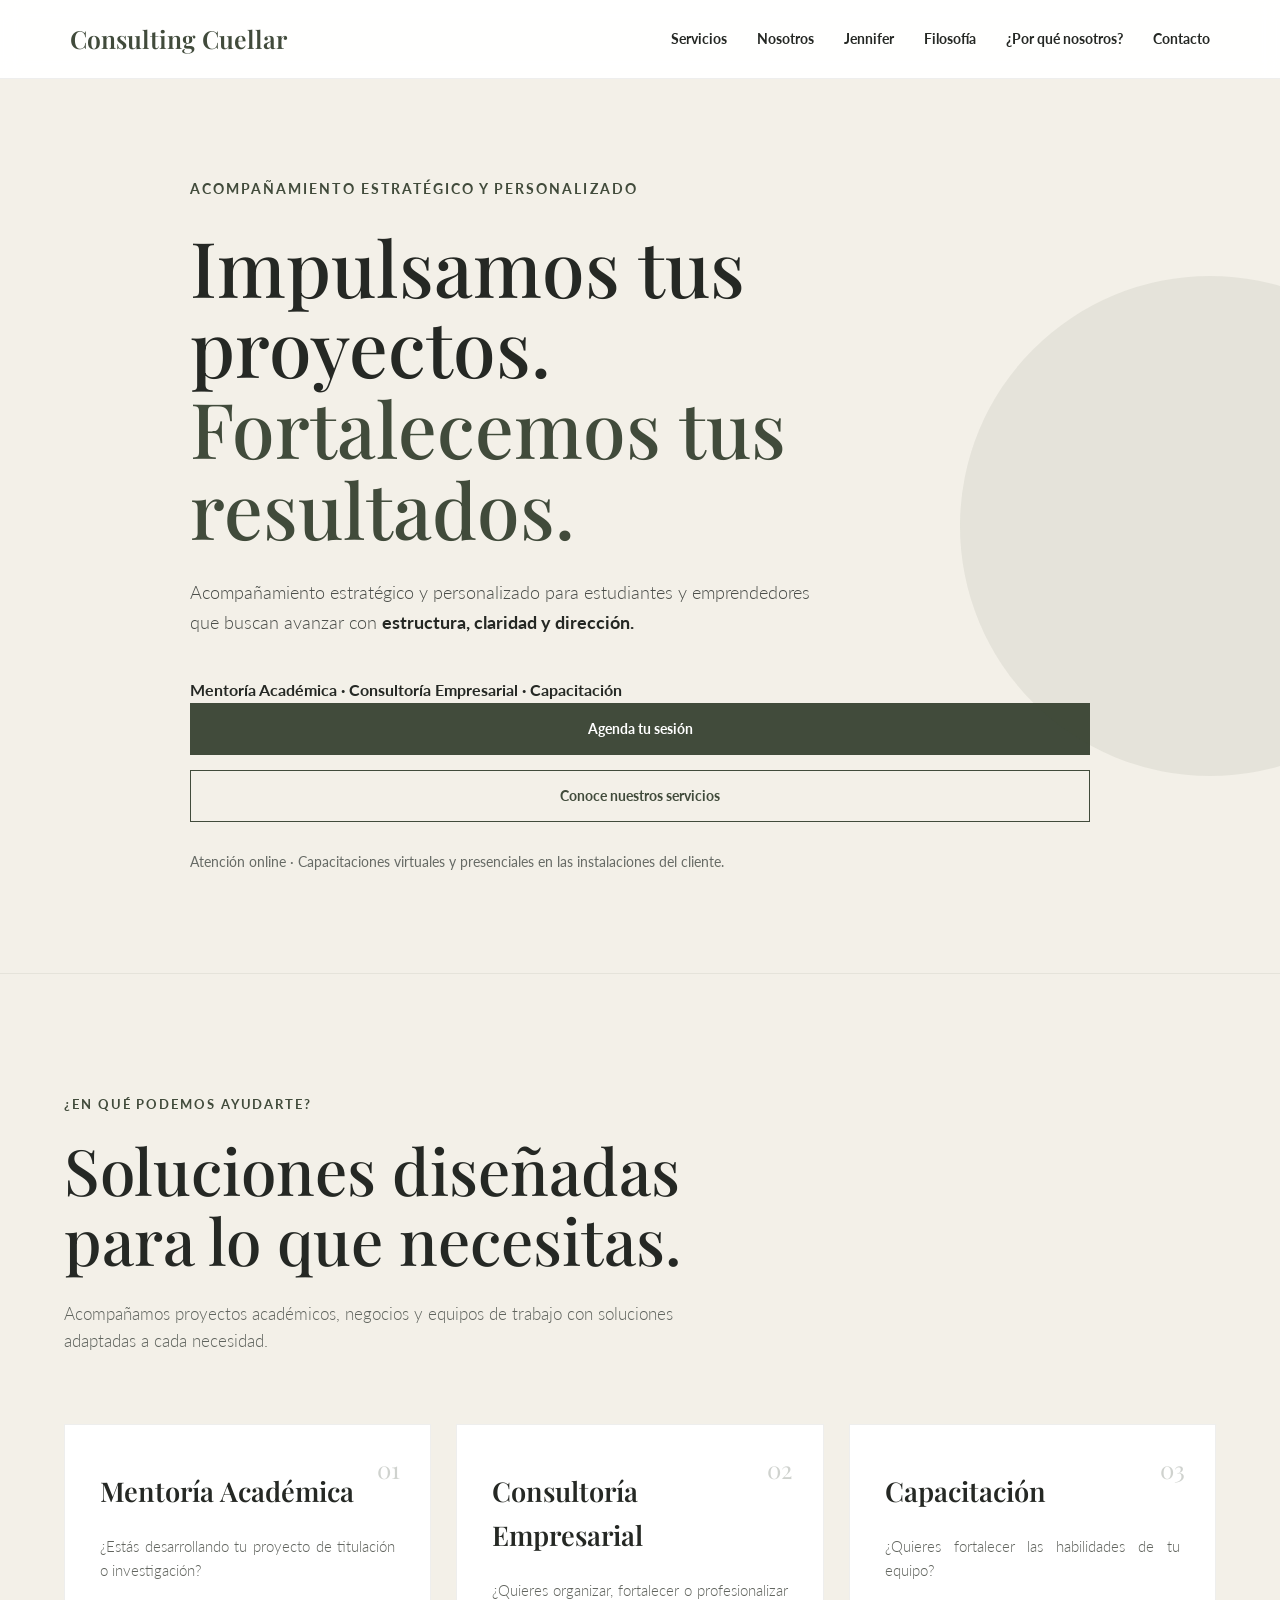
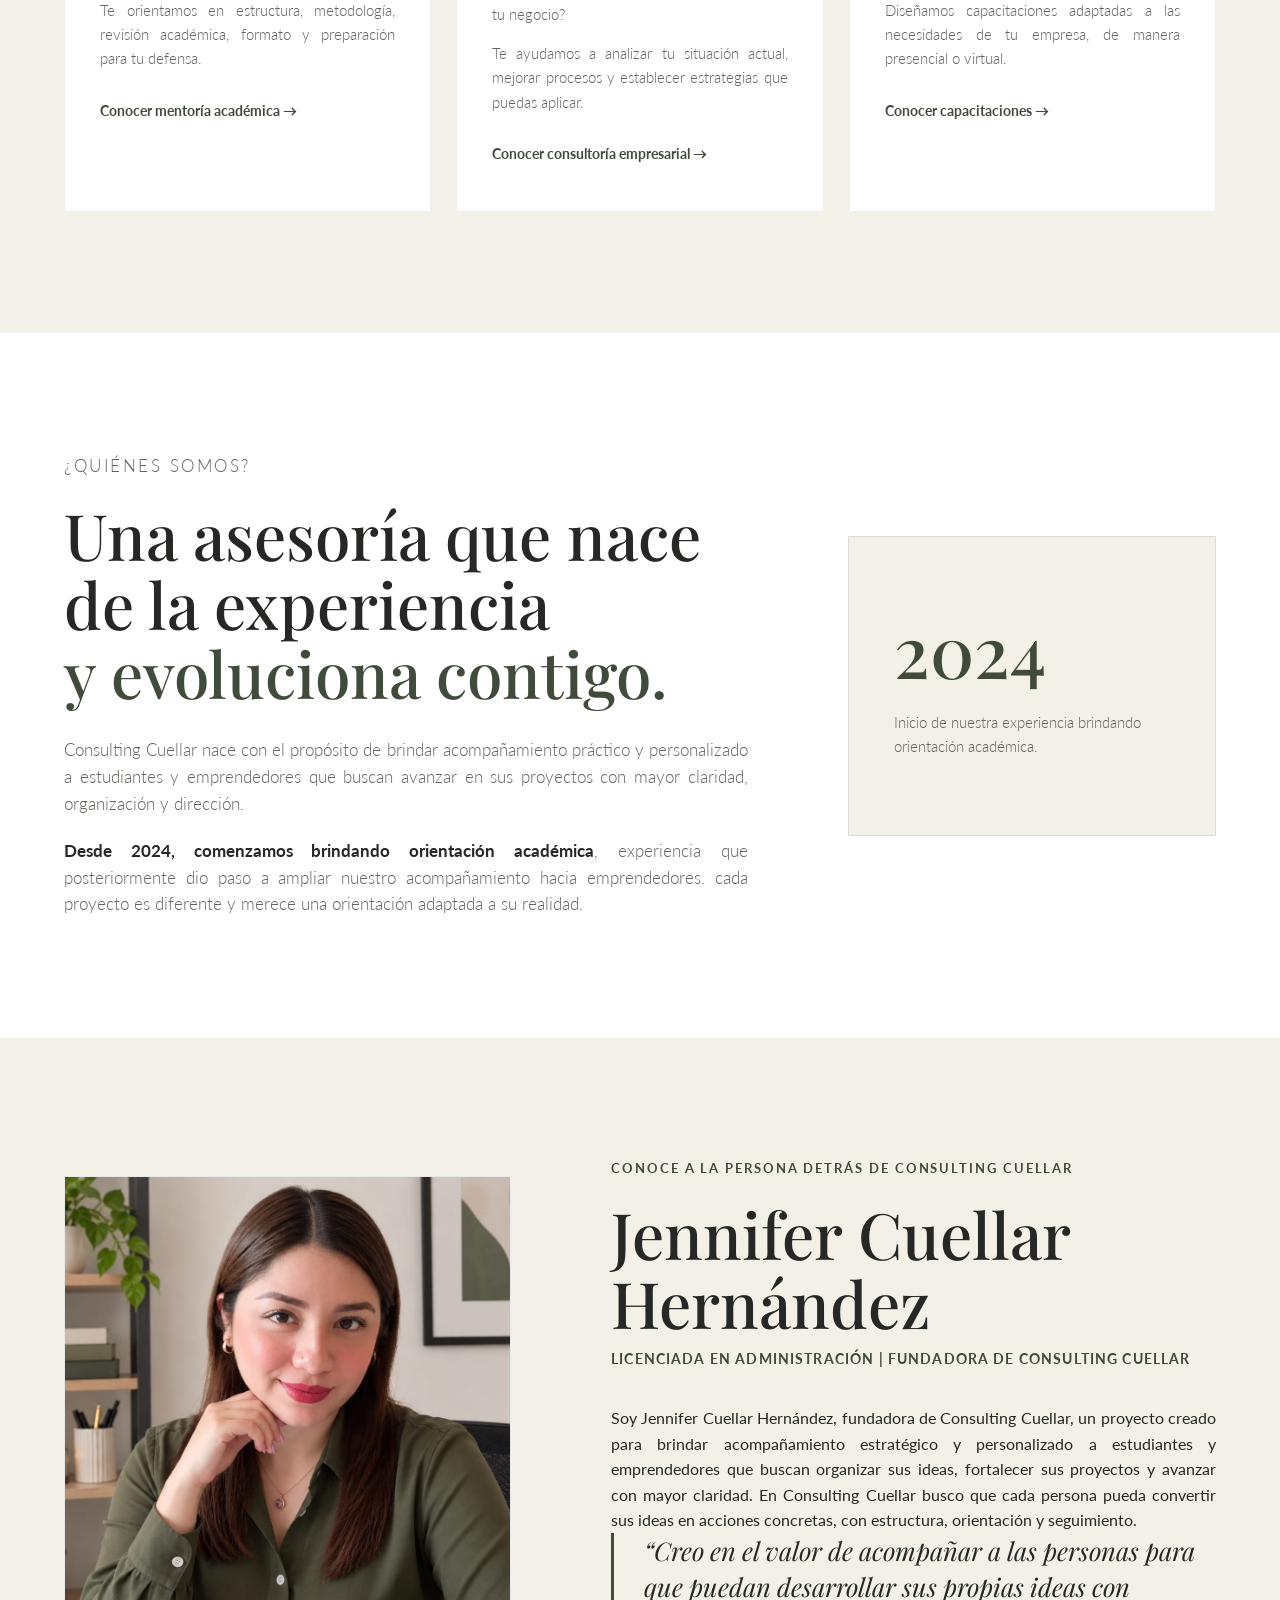
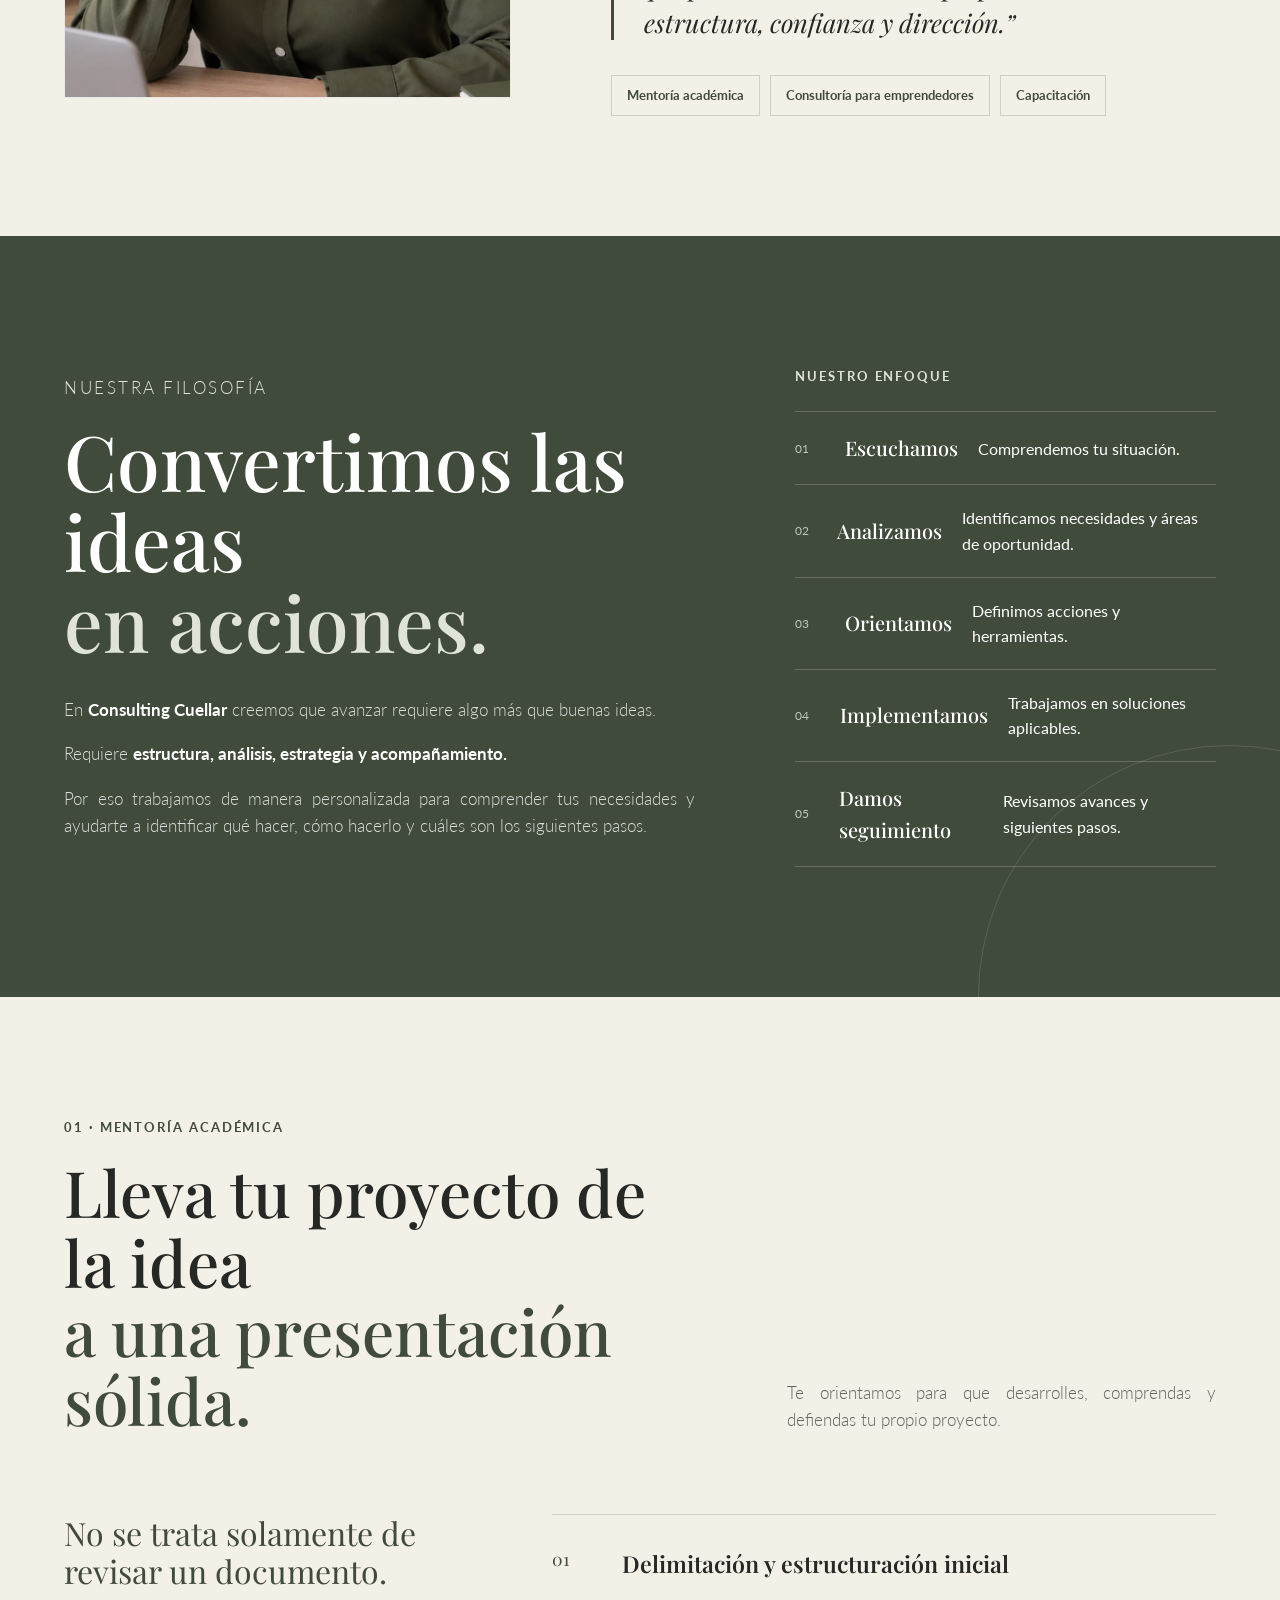
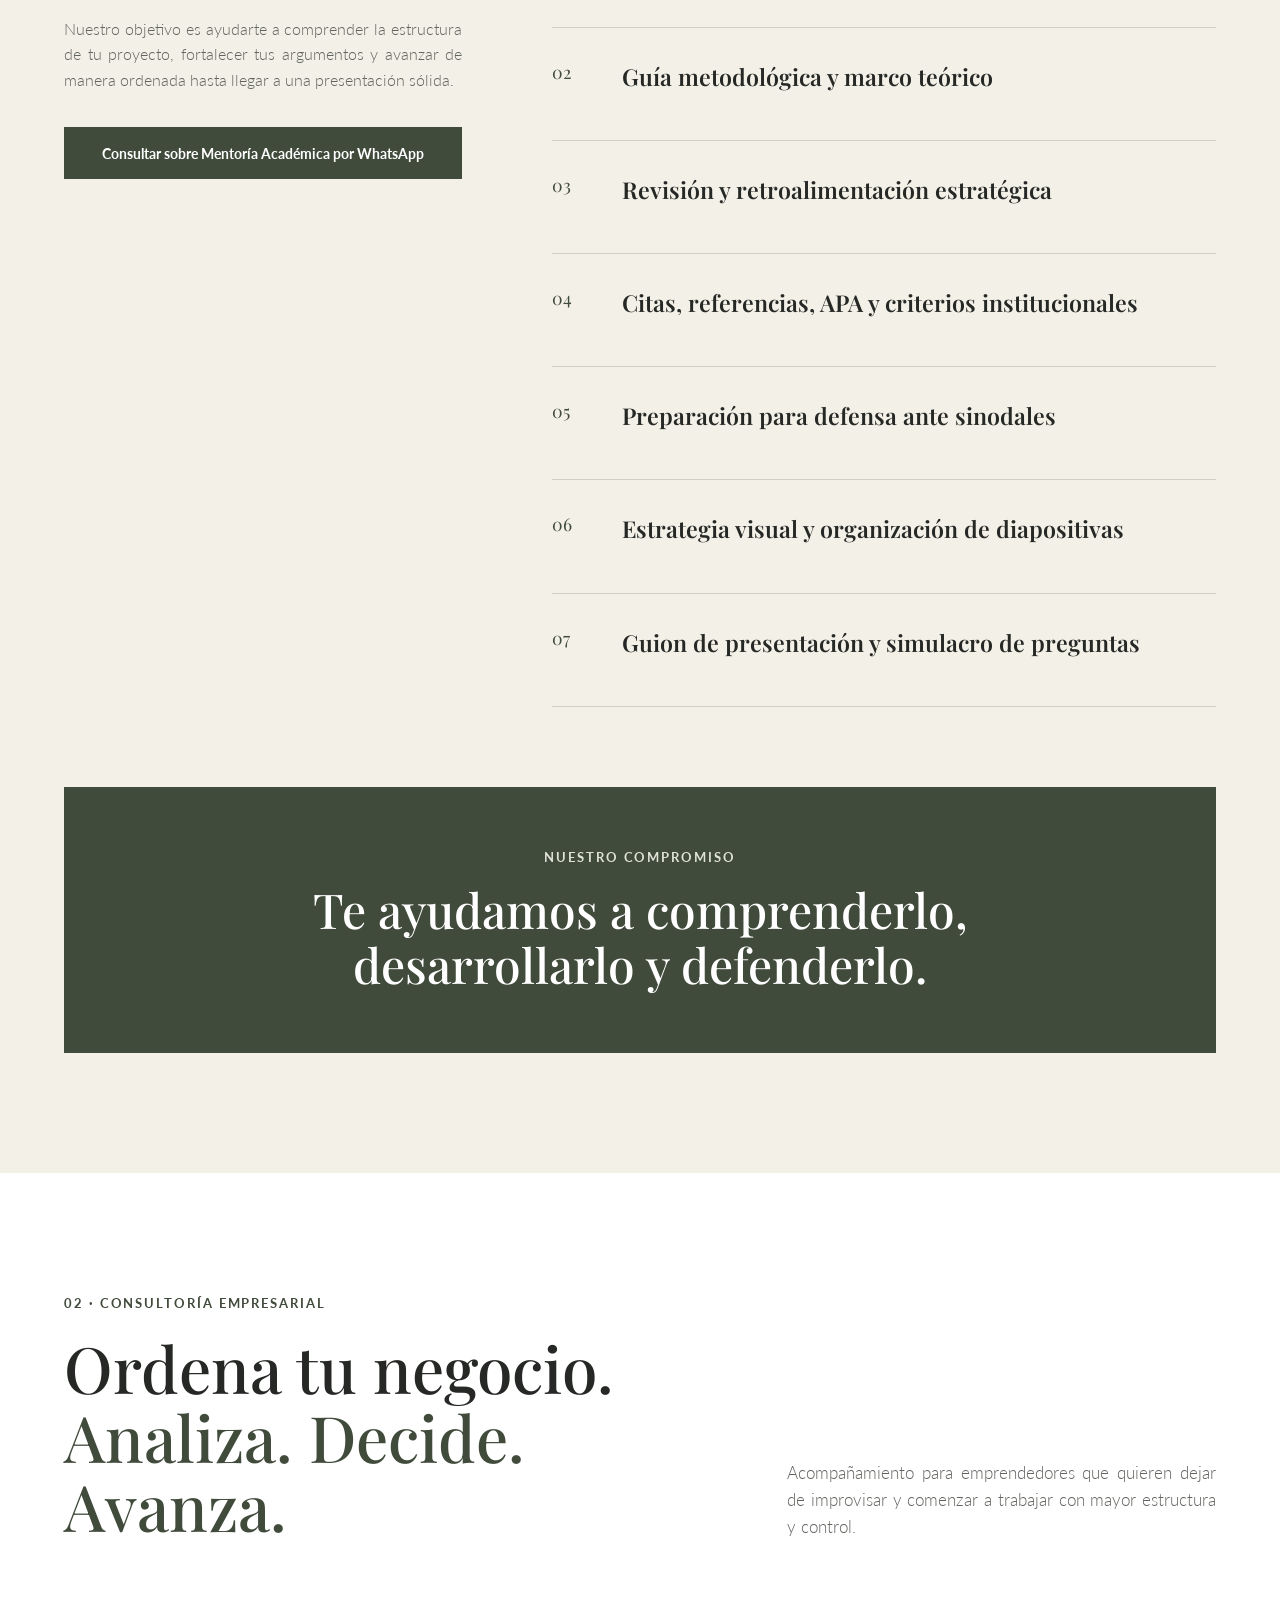
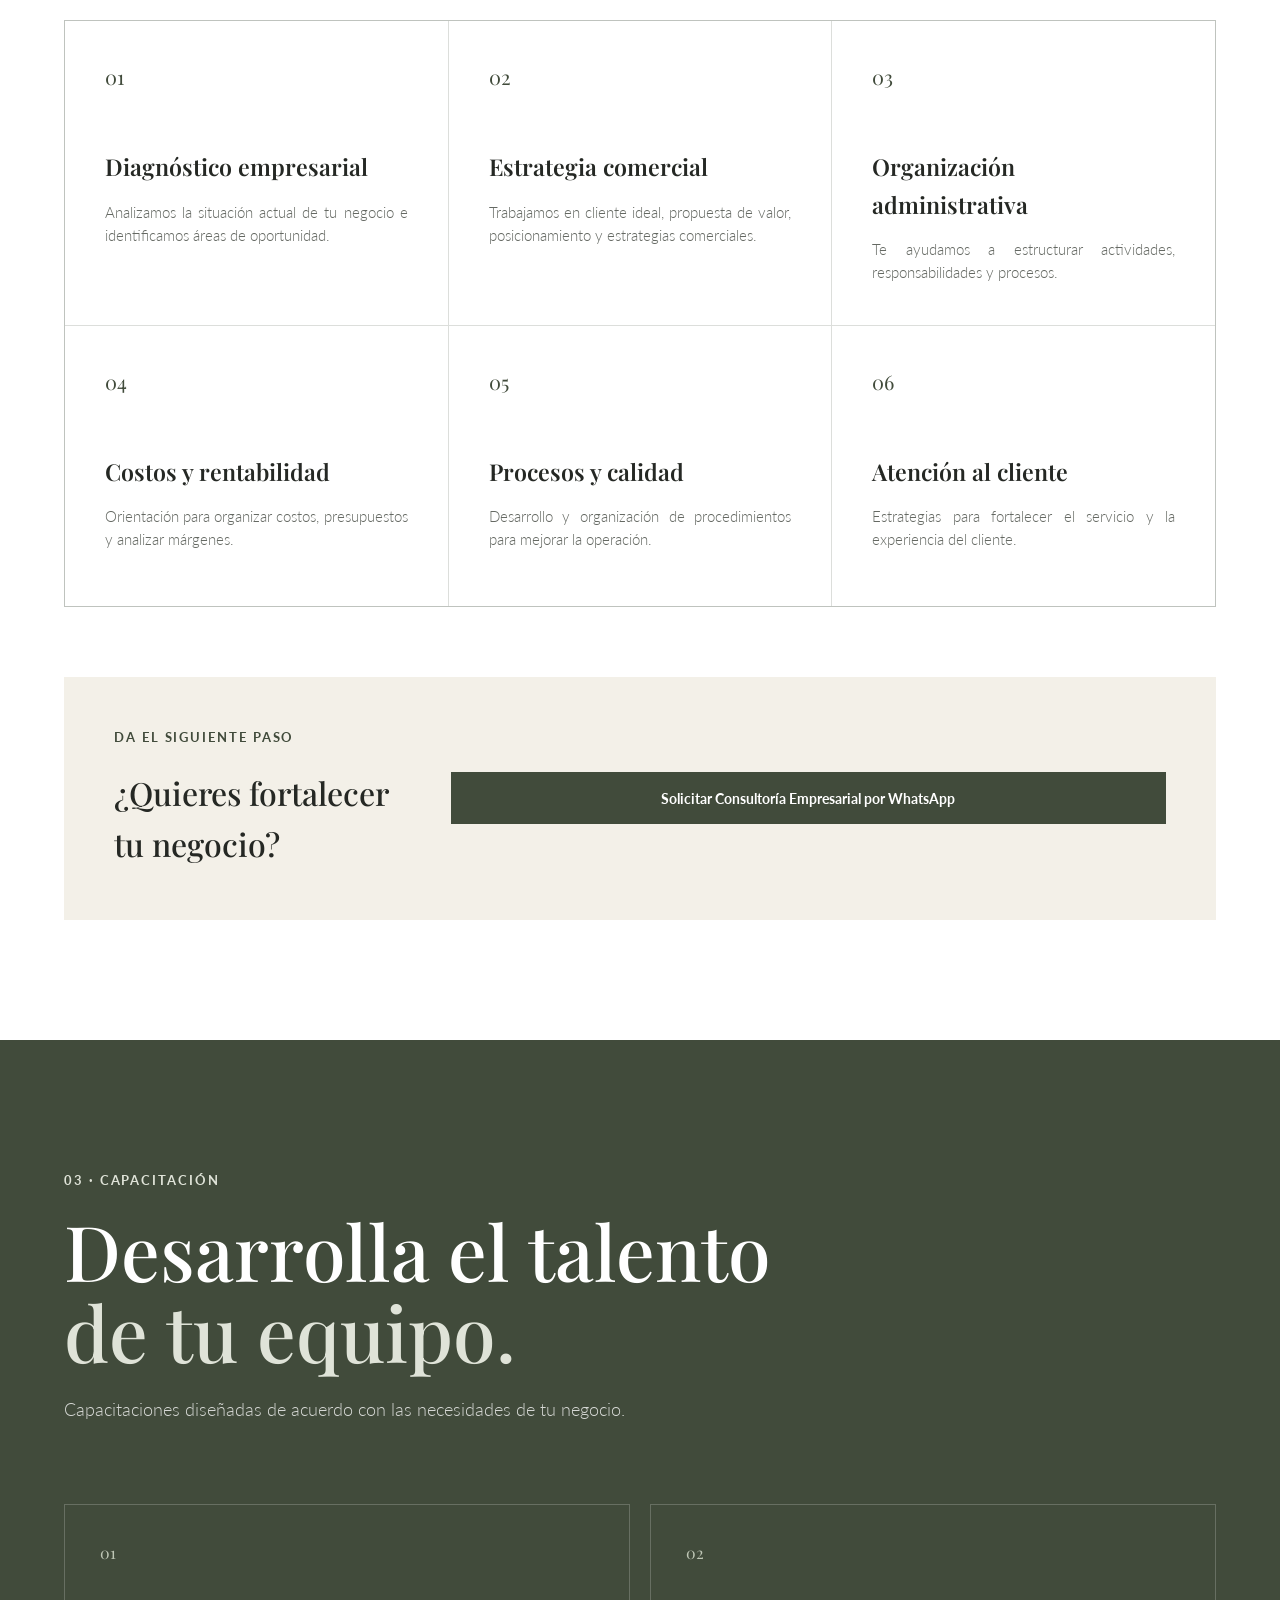
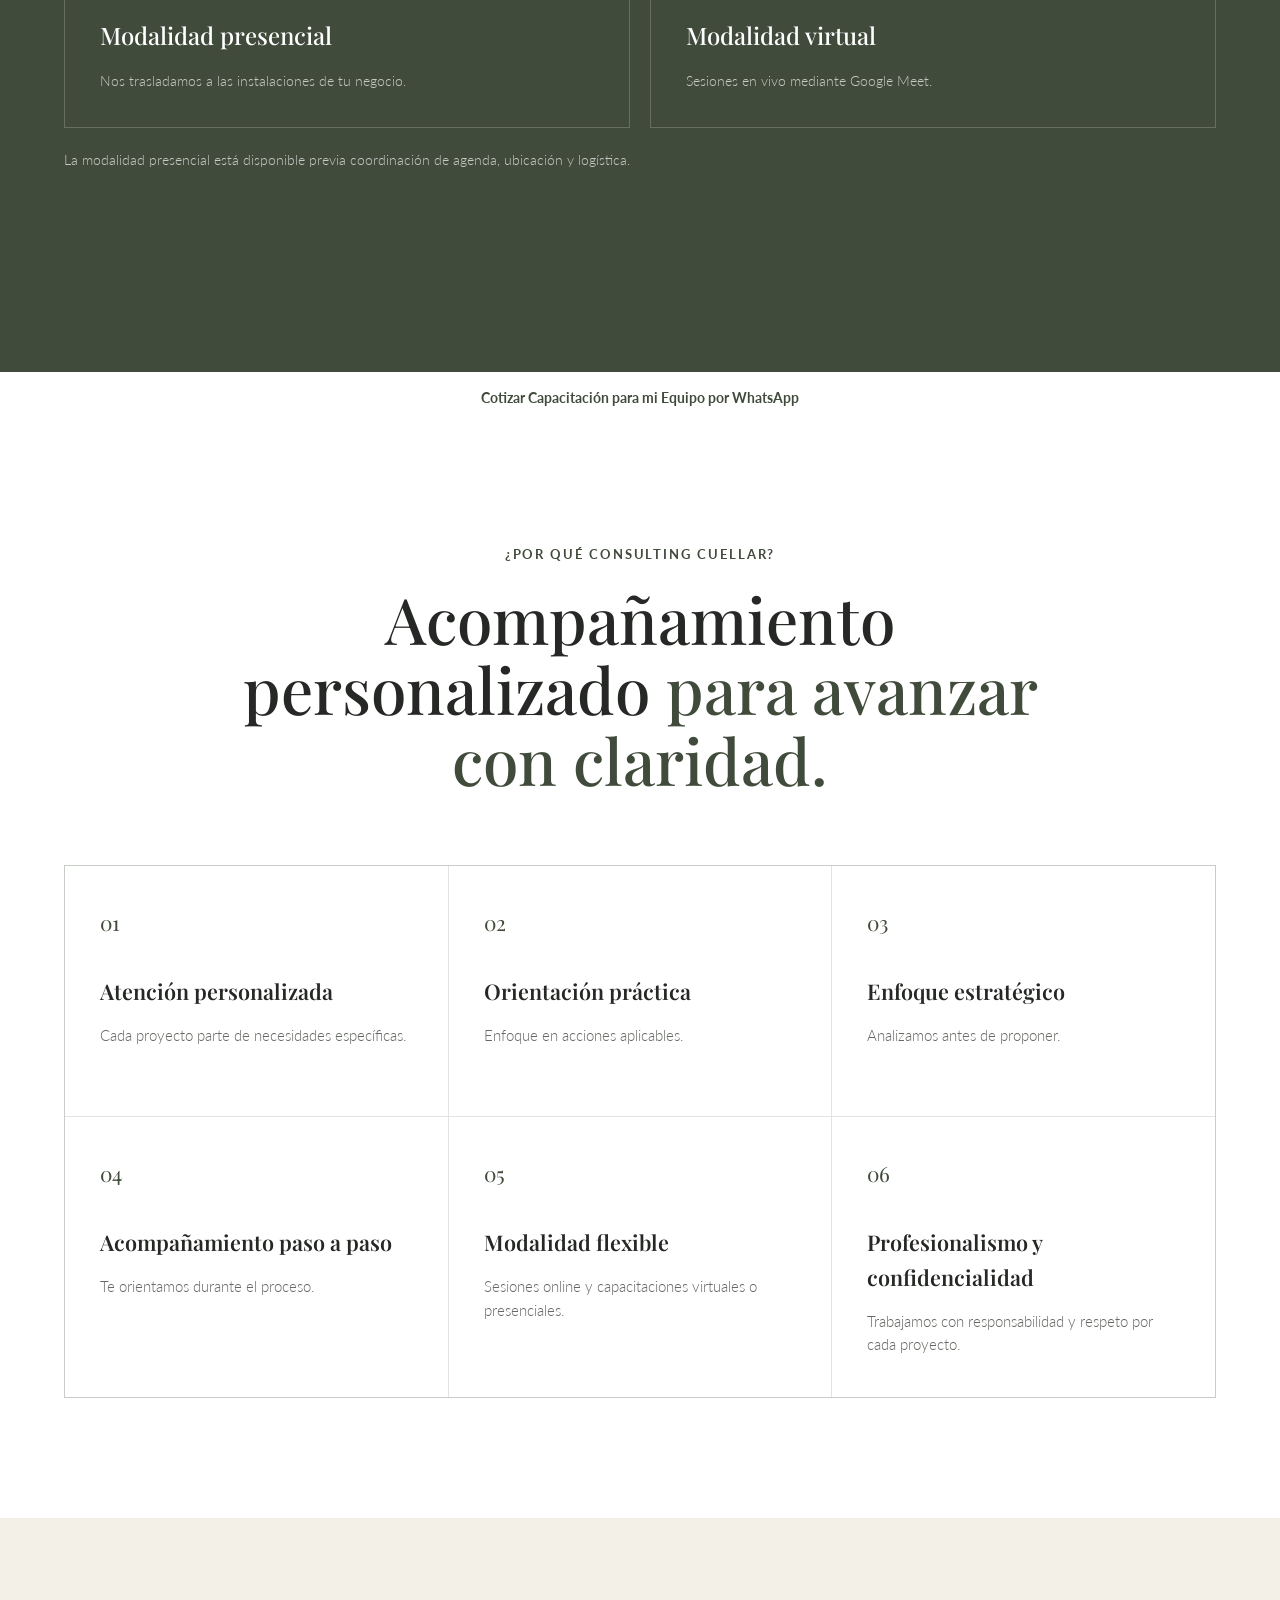
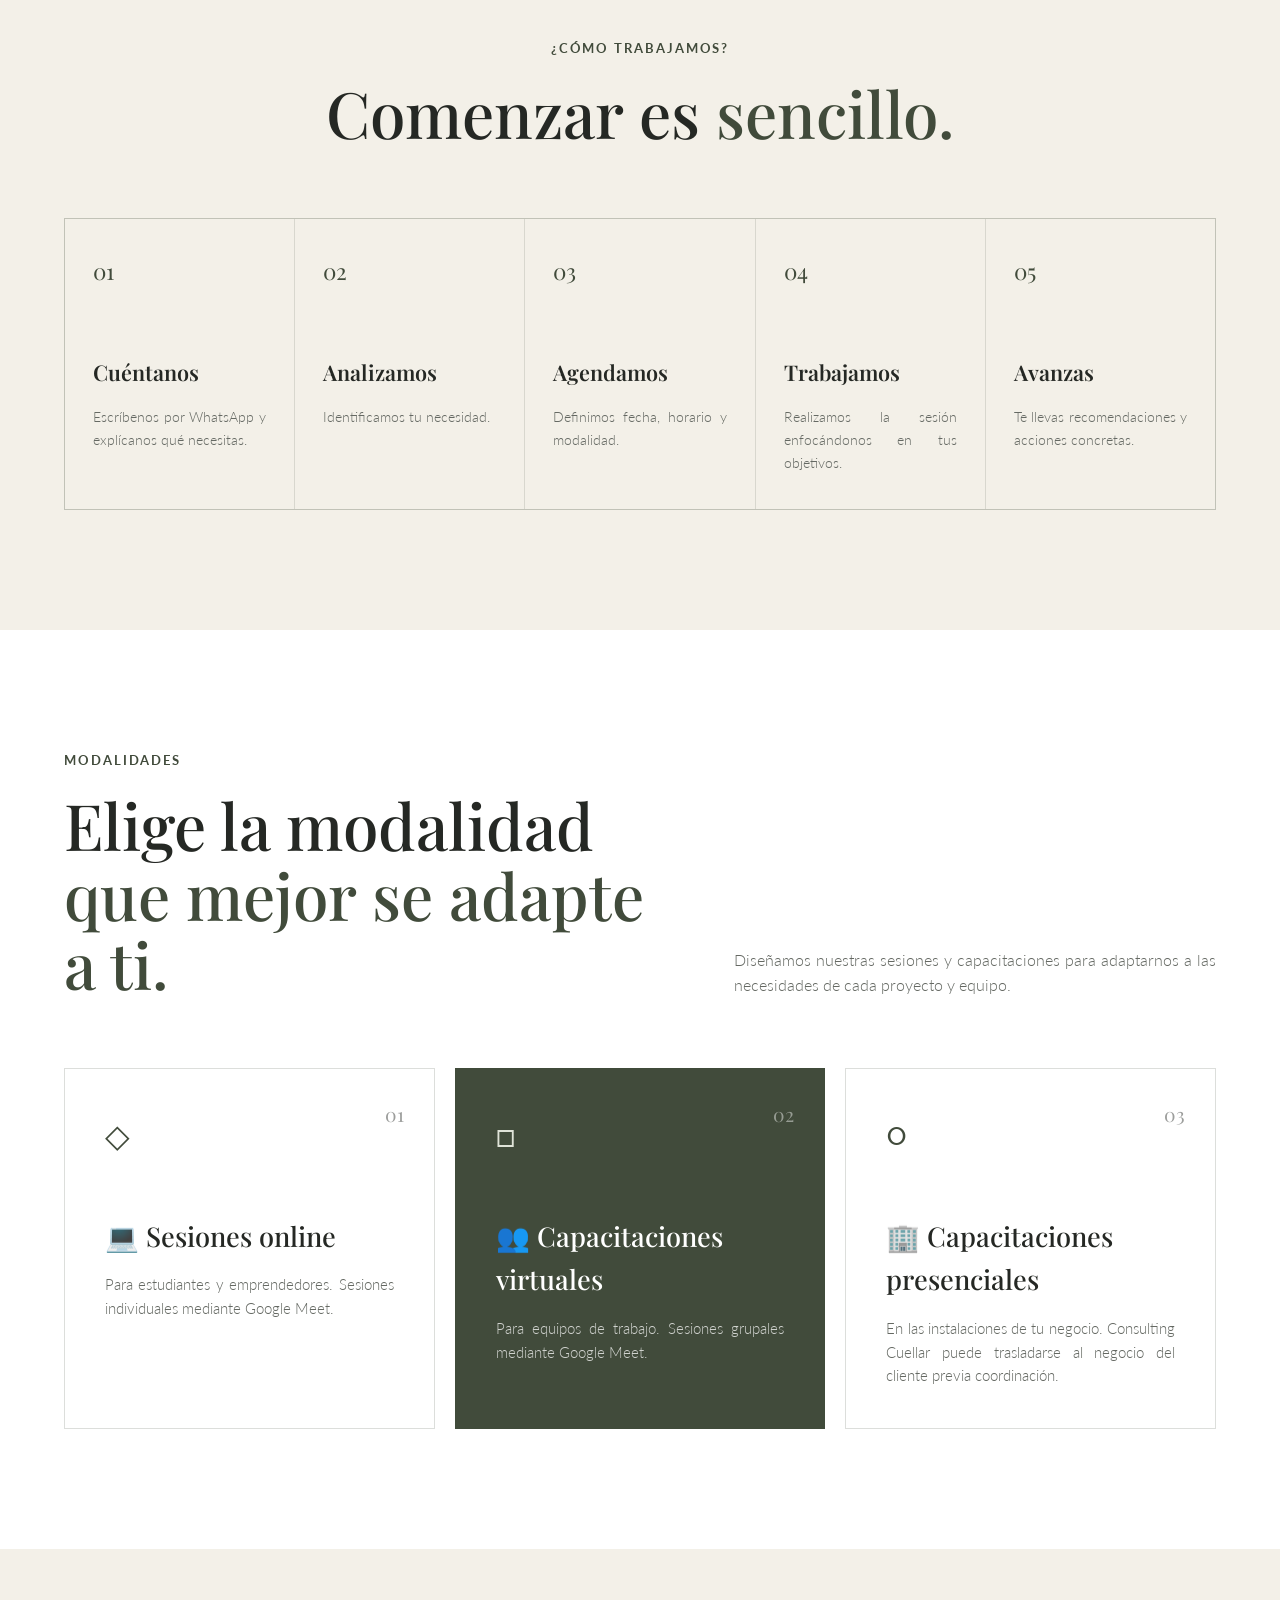
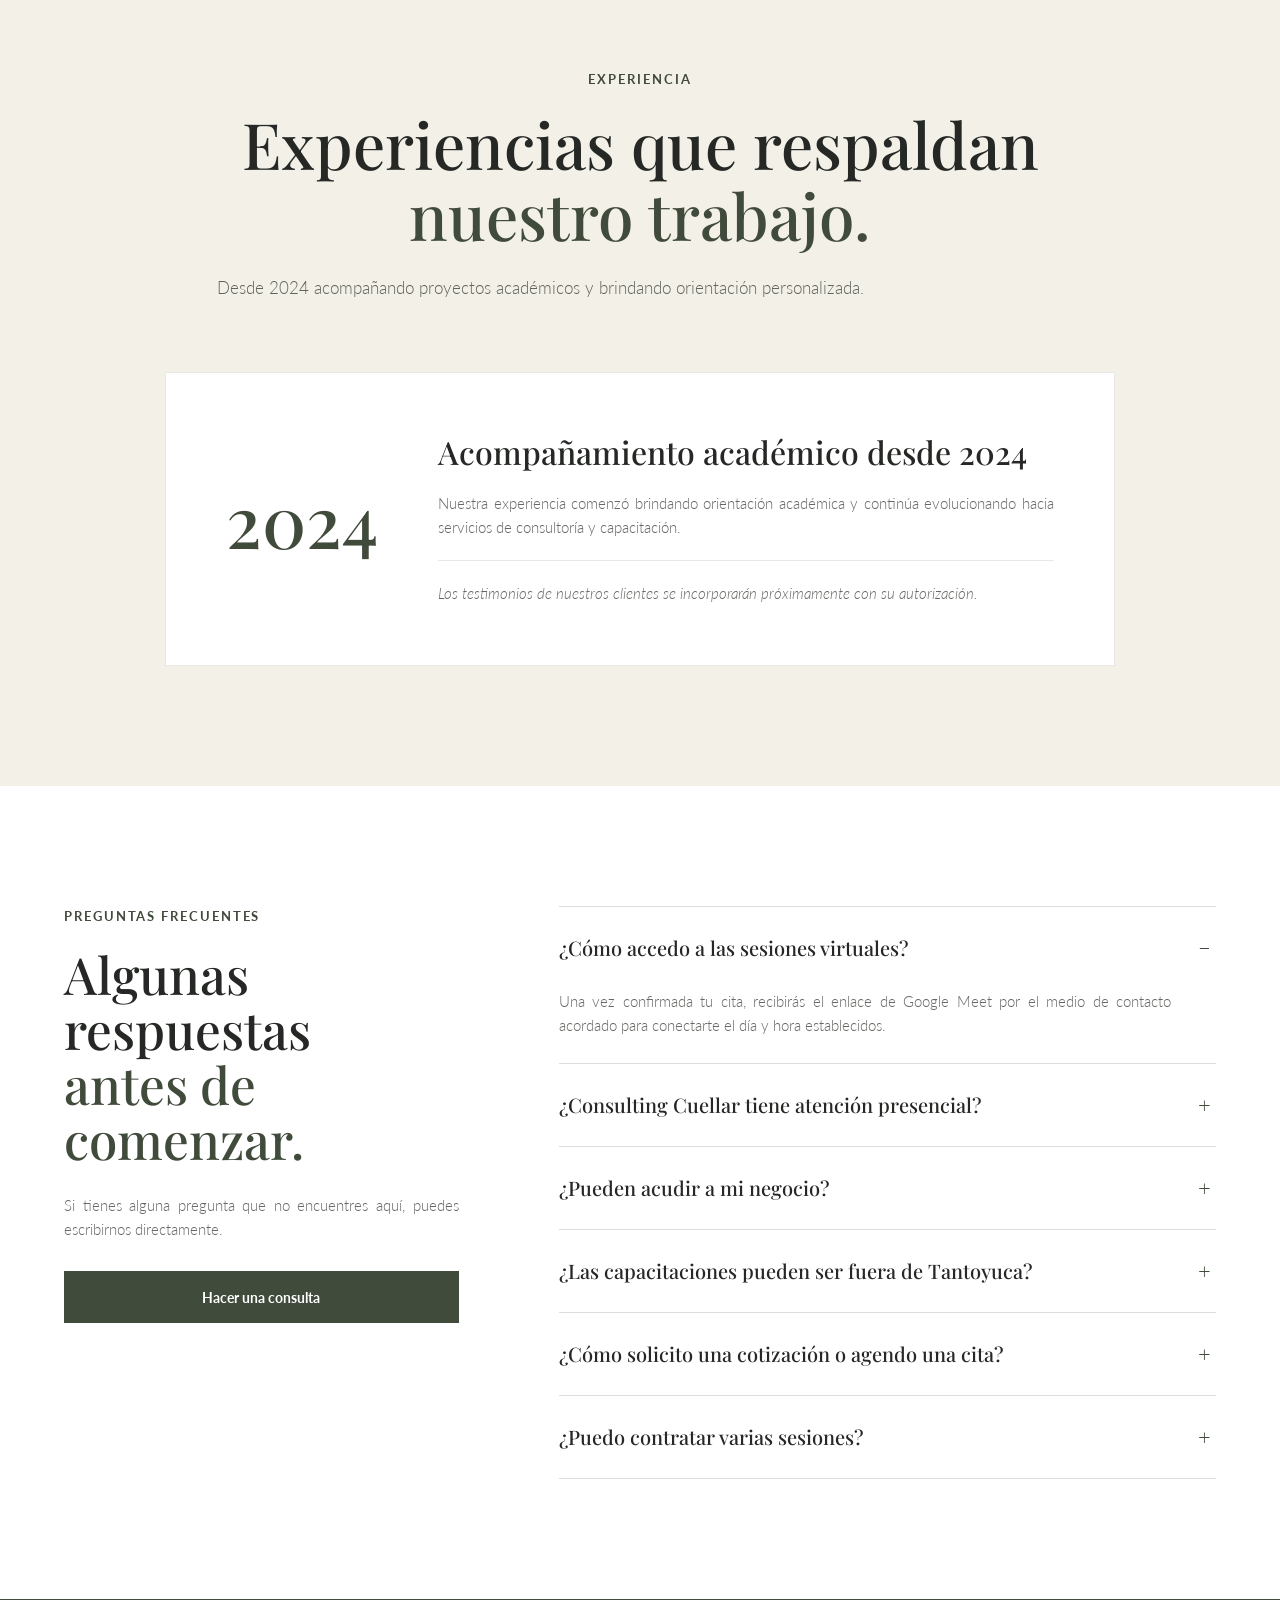
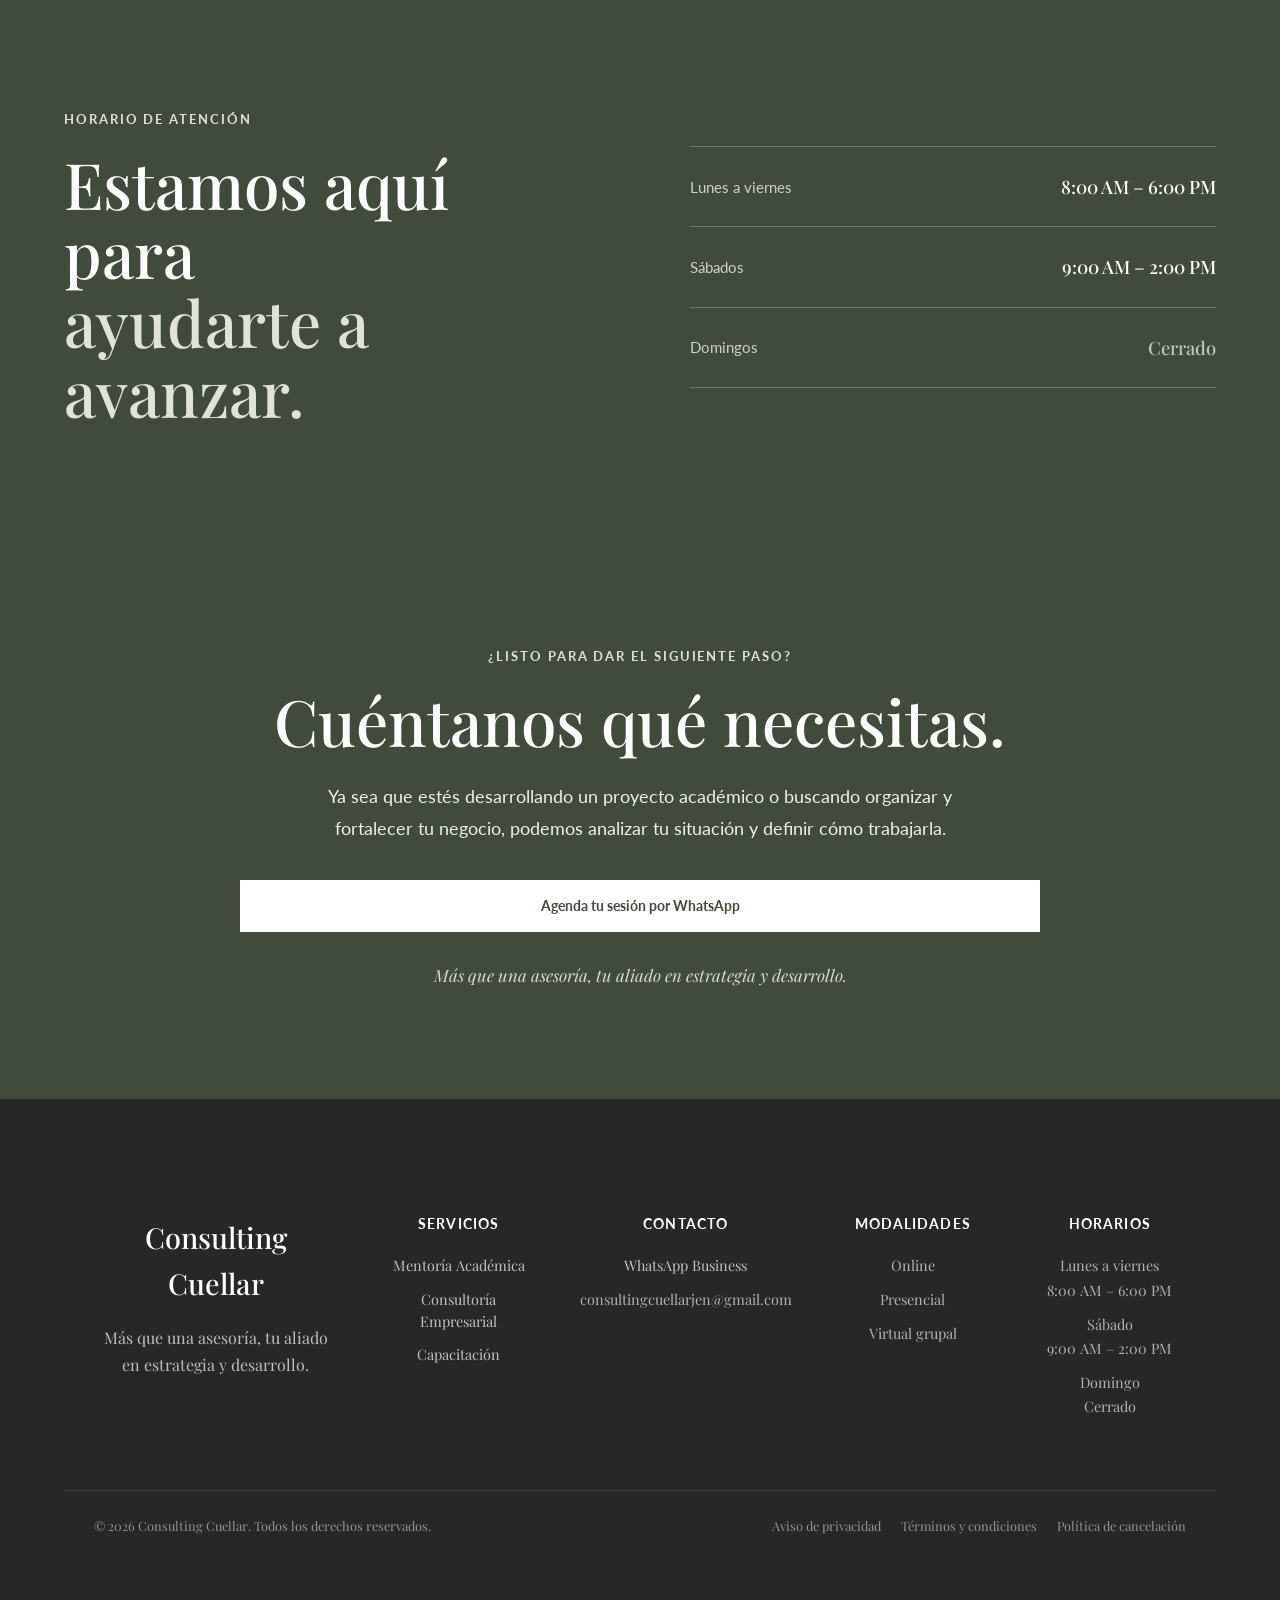
==== commit 06c59d73: "añadir favicon" ====
--- a/index.html
+++ b/index.html
@@ -5,19 +5,106 @@
     <meta charset="UTF-8">
     <meta name="viewport" content="width=device-width, initial-scale=1.0">
 
-    <title>Consulting Cuellar | Estrategia y Desarrollo</title>
+    <title>Consulting Cuellar | Mentoría Académica, Consultoría y Capacitación</title>
 
     <meta name="description"
-          content="Acompañamiento estratégico y personalizado para estudiantes, emprendedores y empresas.">
-
-    <link rel="preconnect" href="https://fonts.googleapis.com">
-    <link rel="preconnect" href="https://fonts.gstatic.com" crossorigin>
+          content="Consulting Cuellar ofrece mentoría académica, consultoría empresarial y capacitación para estudiantes, emprendedores y empresas. Atención personalizada y estratégica.">
+
+    <meta name="author"
+          content="Consulting Cuellar">
+
+    <meta name="robots"
+          content="index, follow">
+
+    <meta name="language"
+          content="Spanish">
+
+    <!-- URL canónica -->
+    <link rel="canonical"
+          href="https://consulting.cworks.cc/">
+
+    <!-- Datos estructurados para buscadores -->
+    <script type="application/ld+json">
+        {
+            "@context": "https://schema.org",
+            "@type": "ProfessionalService",
+
+            "name": "Consulting Cuellar",
+
+            "description": "Mentoría académica, consultoría empresarial y capacitación personalizada para estudiantes, emprendedores y empresas.",
+
+            "url": "https://consulting.cworks.cc/",
+
+            "telephone": "+52 771 185 1008",
+
+            "foundingDate": "2024",
+
+            "areaServed": {
+                "@type": "Country",
+                "name": "México"
+            },
+
+            "serviceType": [
+                "Mentoría Académica",
+                "Consultoría Empresarial",
+                "Capacitación"
+            ],
+
+            "founder": {
+                "@type": "Person",
+                "name": "Jennifer Cuellar Hernández"
+            },
+
+            "sameAs": []
+        }
+    </script>
+
+
+    <!-- Open Graph: vista previa al compartir -->
+    <meta property="og:type"
+          content="website">
+
+    <meta property="og:title"
+          content="Consulting Cuellar | Estrategia y Desarrollo">
+
+    <meta property="og:description"
+          content="Mentoría académica, consultoría empresarial y capacitación personalizada para estudiantes, emprendedores y empresas.">
+
+    <meta property="og:url"
+          content="https://consulting.cworks.cc/">
+
+    <meta property="og:site_name"
+          content="Consulting Cuellar">
+
+    <meta property="og:locale"
+          content="es_MX">
+
+    <!-- Twitter / X -->
+    <meta name="twitter:card"
+          content="summary_large_image">
+
+    <meta name="twitter:title"
+          content="Consulting Cuellar | Estrategia y Desarrollo">
+
+    <meta name="twitter:description"
+          content="Mentoría académica, consultoría empresarial y capacitación personalizada.">
+
+    <!-- Fuentes -->
+    <link rel="preconnect"
+          href="https://fonts.googleapis.com">
+
+    <link rel="preconnect"
+          href="https://fonts.gstatic.com"
+          crossorigin>
 
     <link href="https://fonts.googleapis.com/css2?family=Lato:wght@300;400;700&family=Playfair+Display:wght@500;600;700&display=swap"
           rel="stylesheet">
 
-    <link rel="stylesheet" href="css/styles.css">
+    <!-- Estilos -->
+    <link rel="stylesheet"
+          href="css/styles.css">
 </head>
+
 
 <body>
 
@@ -67,8 +154,8 @@
     <main>
 
         <!-- =================================================
-    HERO
-    ================================================= -->
+        HERO
+        ================================================= -->
 
         <section class="hero">
 
@@ -84,8 +171,8 @@
                 </h1>
 
                 <p class="hero-description">
-                    Acompañamiento estratégico y personalizado para estudiantes,
-                    emprendedores y empresas que buscan avanzar con
+                    Acompañamiento estratégico y personalizado para estudiantes y
+                    emprendedores  que buscan avanzar con
                     <strong>estructura, claridad y dirección.</strong>
                 </p>
                 <p class="hero-text">
@@ -114,8 +201,8 @@
 
 
         <!-- =================================================
-    SERVICIOS
-    ================================================= -->
+        SERVICIOS
+        ================================================= -->
 
         <section class="services section-light" id="servicios">
 
@@ -244,8 +331,8 @@
 
 
         <!-- =================================================
-    QUIÉNES SOMOS
-    ================================================= -->
+        QUIÉNES SOMOS
+        ================================================= -->
 
         <section class="about-section" id="nosotros">
 
@@ -304,8 +391,8 @@
 
 
         <!-- =================================================
-    CONOCE A JENNIFER
-    ================================================= -->
+        CONOCE A JENNIFER
+        ================================================= -->
 
         <section class="founder-section" id="jennifer">
 
@@ -316,9 +403,9 @@
                     <div class="founder-photo">
 
                         <!--
-                    Aquí colocaremos posteriormente
-                    la fotografía profesional de Jennifer.
-                    -->
+                        Aquí colocaremos posteriormente
+                        la fotografía profesional de Jennifer.
+                        -->
 
                         <div class="founder-photo-placeholder">
                             <img src="img/jennifer.jpg"
@@ -379,8 +466,8 @@
 
 
         <!-- =================================================
-    FILOSOFÍA
-    ================================================= -->
+        FILOSOFÍA
+        ================================================= -->
 
         <section class="philosophy" id="filosofia">
 
@@ -475,8 +562,8 @@
 
         </section>
         <!-- =================================================
-    MENTORÍA ACADÉMICA
-    ================================================= -->
+        MENTORÍA ACADÉMICA
+        ================================================= -->
 
         <section class="service-detail service-detail-academic" id="mentoria">
 
@@ -527,9 +614,9 @@
                         </a>
 
                         <!-- <a href="egel/index.html"
-                       class="btn btn-secondary">
-                        Simulador EGEL Administración
-                    </a> -->
+                           class="btn btn-secondary">
+                            Simulador EGEL Administración
+                        </a> -->
 
                     </div>
 
@@ -661,10 +748,10 @@
             </div>
 
         </section>
-    
+
         <!-- =================================================
-    CONSULTORÍA EMPRESARIAL
-    ================================================= -->
+        CONSULTORÍA EMPRESARIAL
+        ================================================= -->
 
         <section class="service-detail business-detail" id="consultoria">
 
@@ -686,7 +773,7 @@
                     </div>
 
                     <p>
-                        Acompañamiento para emprendedores que quieren dejar de 
+                        Acompañamiento para emprendedores que quieren dejar de
                         improvisar y comenzar a trabajar con mayor estructura y control.
                     </p>
 
@@ -822,8 +909,8 @@
 
 
         <!-- =================================================
-    CAPACITACIÓN
-    ================================================= -->
+        CAPACITACIÓN
+        ================================================= -->
 
         <section class="training-detail" id="capacitacion">
 
@@ -846,7 +933,7 @@
 
                 </div>
 
-             
+
                 <div class="training-modalities">
 
                     <article>
@@ -883,27 +970,27 @@
 
                 </div>
 
-                </div>
-
-
-                <div class="training-cta">
-
-                    <a href="https://wa.me/527711851008?text=Hola%20Consulting%20Cuellar%2C%20me%20interesa%20una%20capacitaci%C3%B3n%20para%20mi%20equipo%20y%20me%20gustar%C3%ADa%20recibir%20informaci%C3%B3n."
-                       class="btn btn-light"
-                       target="_blank"
-                       rel="noopener noreferrer">
-                        Cotizar Capacitación para mi Equipo por WhatsApp
-                    </a>
-
-                </div>
+            </div>
+
+
+            <div class="training-cta">
+
+                <a href="https://wa.me/527711851008?text=Hola%20Consulting%20Cuellar%2C%20me%20interesa%20una%20capacitaci%C3%B3n%20para%20mi%20equipo%20y%20me%20gustar%C3%ADa%20recibir%20informaci%C3%B3n."
+                   class="btn btn-light"
+                   target="_blank"
+                   rel="noopener noreferrer">
+                    Cotizar Capacitación para mi Equipo por WhatsApp
+                </a>
+
+            </div>
 
             </div>
 
         </section>
 
         <!-- =================================================
-    POR QUÉ CONSULTING CUELLAR
-    ================================================= -->
+        POR QUÉ CONSULTING CUELLAR
+        ================================================= -->
 
         <section class="why-us" id="porque">
 
@@ -984,8 +1071,8 @@
 
         </section>
         <!-- =================================================
-    CÓMO TRABAJAMOS
-    ================================================= -->
+        CÓMO TRABAJAMOS
+        ================================================= -->
 
         <section class="process-section">
 
@@ -1002,7 +1089,7 @@
                         <span>sencillo.</span>
                     </h2>
 
-                    
+
 
                 </div>
 
@@ -1104,8 +1191,8 @@
 
 
         <!-- =================================================
-    MODALIDADES
-    ================================================= -->
+        MODALIDADES
+        ================================================= -->
 
         <section class="modalities-section">
 
@@ -1204,8 +1291,8 @@
 
 
         <!-- =================================================
-    TESTIMONIOS
-    ================================================= -->
+        TESTIMONIOS
+        ================================================= -->
 
         <section class="testimonials-section" id="testimonios">
 
@@ -1262,8 +1349,8 @@
 
 
         <!-- =================================================
-    PREGUNTAS FRECUENTES
-    ================================================= -->
+        PREGUNTAS FRECUENTES
+        ================================================= -->
 
         <section class="faq-section">
 
@@ -1383,8 +1470,8 @@
 
 
         <!-- =================================================
-    HORARIOS
-    ================================================= -->
+        HORARIOS
+        ================================================= -->
 
         <section class="schedule-section">
 
@@ -1451,8 +1538,8 @@
         </section>
 
         <!-- =================================================
-    CONTACTO TEMPORAL
-    ================================================= -->
+        CONTACTO TEMPORAL
+        ================================================= -->
 
         <section class="final-cta" id="contacto">
 
@@ -1551,7 +1638,7 @@
                         </a>
                     </li>
 
-           
+
                     <li>
                         <span>
                             consultingcuellarjen@gmail.com
@@ -1643,41 +1730,41 @@
 
     <script>
 
-    const menuToggle = document.querySelector(".menu-toggle");
-    const mainNav = document.querySelector(".main-nav");
-    const navLinks = document.querySelectorAll(".main-nav a");
-
-
-    menuToggle.addEventListener("click", () => {
-
-        const isOpen = menuToggle.classList.toggle("active");
-
-        mainNav.classList.toggle("active");
-
-        menuToggle.setAttribute(
-            "aria-expanded",
-            isOpen
-        );
-
-    });
-
-
-    navLinks.forEach(link => {
-
-        link.addEventListener("click", () => {
-
-            menuToggle.classList.remove("active");
-
-            mainNav.classList.remove("active");
-
-            menuToggle.setAttribute(
-                "aria-expanded",
-                "false"
-            );
-
-        });
-
-    });
+            const menuToggle = document.querySelector(".menu-toggle");
+            const mainNav = document.querySelector(".main-nav");
+            const navLinks = document.querySelectorAll(".main-nav a");
+
+
+            menuToggle.addEventListener("click", () => {
+
+                const isOpen = menuToggle.classList.toggle("active");
+
+                mainNav.classList.toggle("active");
+
+                menuToggle.setAttribute(
+                    "aria-expanded",
+                    isOpen
+                );
+
+            });
+
+
+            navLinks.forEach(link => {
+
+                link.addEventListener("click", () => {
+
+                    menuToggle.classList.remove("active");
+
+                    mainNav.classList.remove("active");
+
+                    menuToggle.setAttribute(
+                        "aria-expanded",
+                        "false"
+                    );
+
+                });
+
+            });
 
     </script>
 </body>
--- a/css/styles.css
+++ b/css/styles.css
@@ -1643,7 +1643,44 @@
         color: #bfc7b6;
     }
 
-
+/* =========================================================
+   ALINEACIÓN DE TEXTOS
+   ========================================================= */
+
+.about-content p,
+.service-detail-header > p,
+.service-card > p,
+.founder-content > p,
+.philosophy-content > p,
+.academic-intro > p:not(.large-text),
+.business-card p,
+.training-header > p:last-child,
+.training-modalities p,
+.process-step p,
+.modalities-header > p,
+.modality-card p,
+.experience-content p,
+.faq-intro > p:not(.section-eyebrow),
+.faq-list details p {
+    text-align: justify;
+}
+@media (max-width: 600px) {
+
+    .about-content p,
+    .service-detail-header > p,
+    .academic-intro > p:not(.large-text),
+    .business-card p,
+    .training-header > p:last-child,
+    .training-modalities p,
+    .process-step p,
+    .modalities-header > p,
+    .modality-card p,
+    .experience-content p,
+    .faq-intro > p:not(.section-eyebrow),
+    .faq-list details p {
+        text-align: left;
+    }
+}
 /* =========================================================
    RESPONSIVE
    ========================================================= */
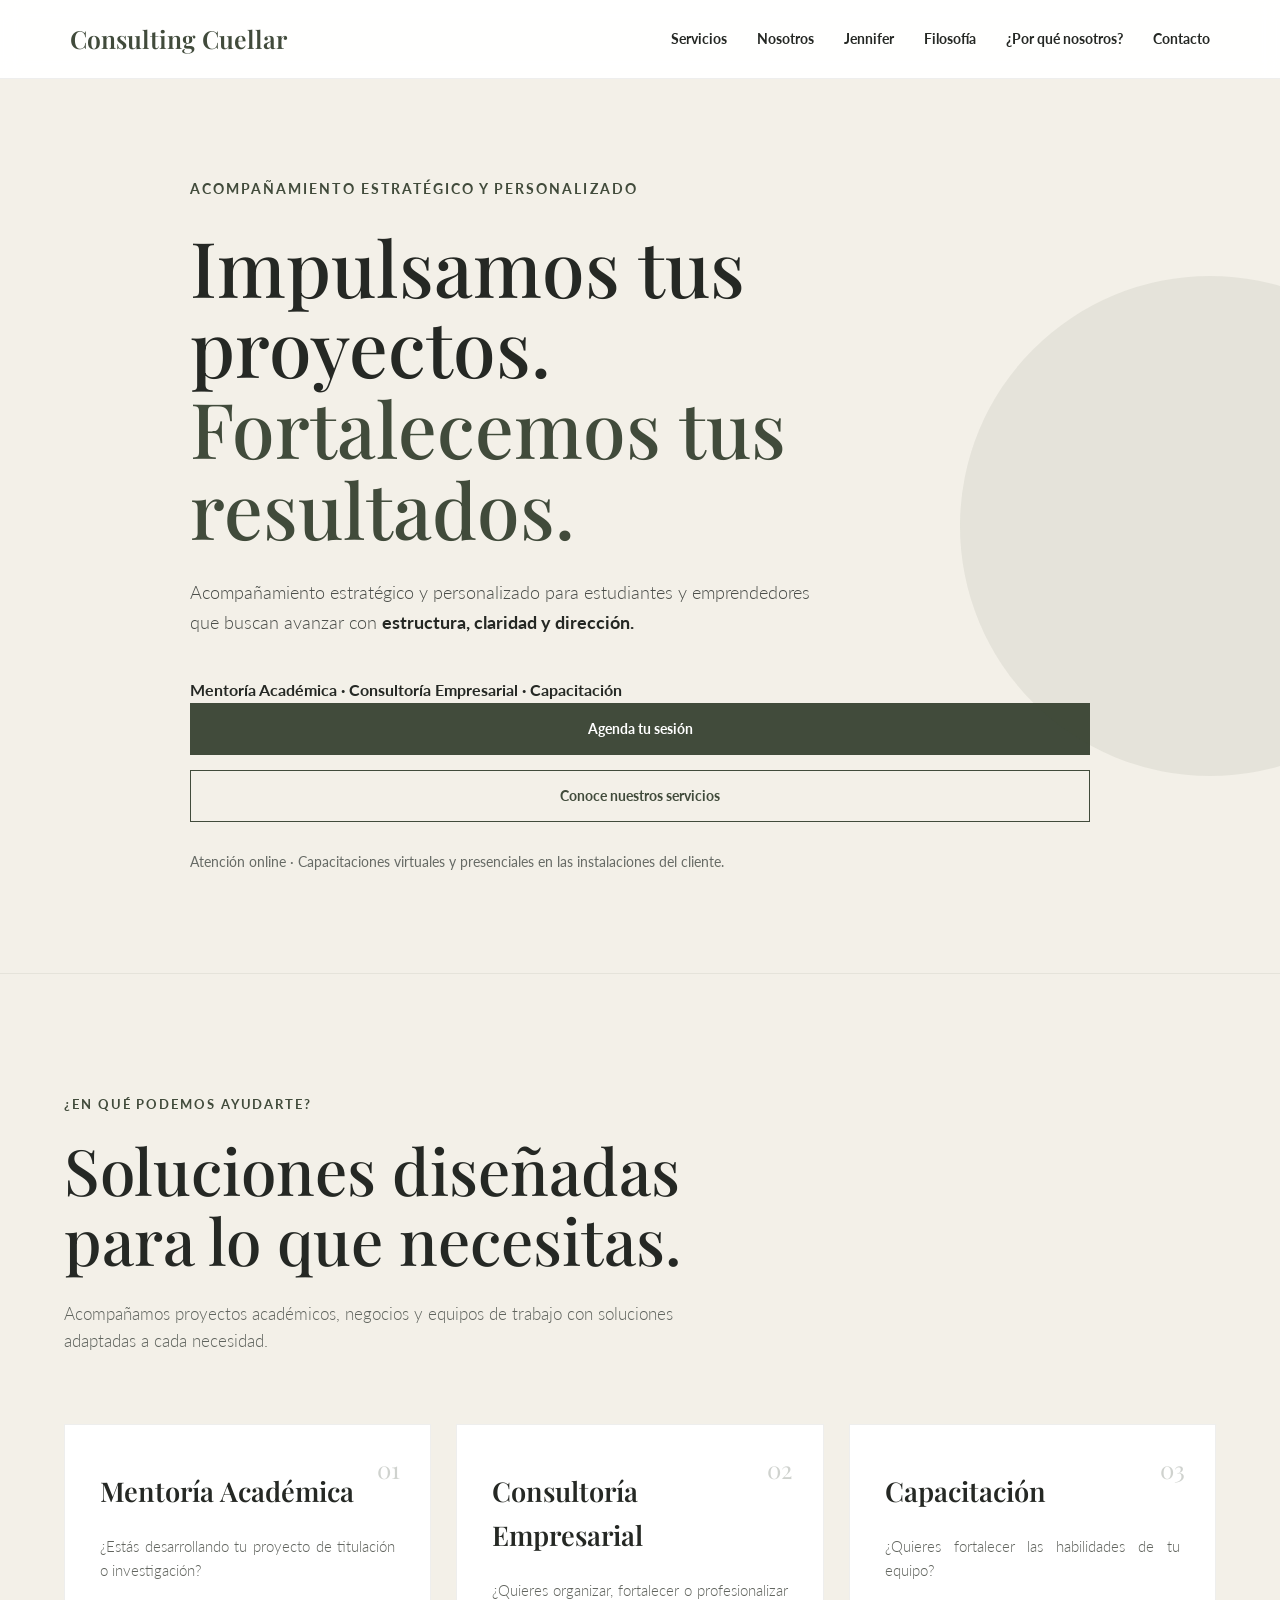
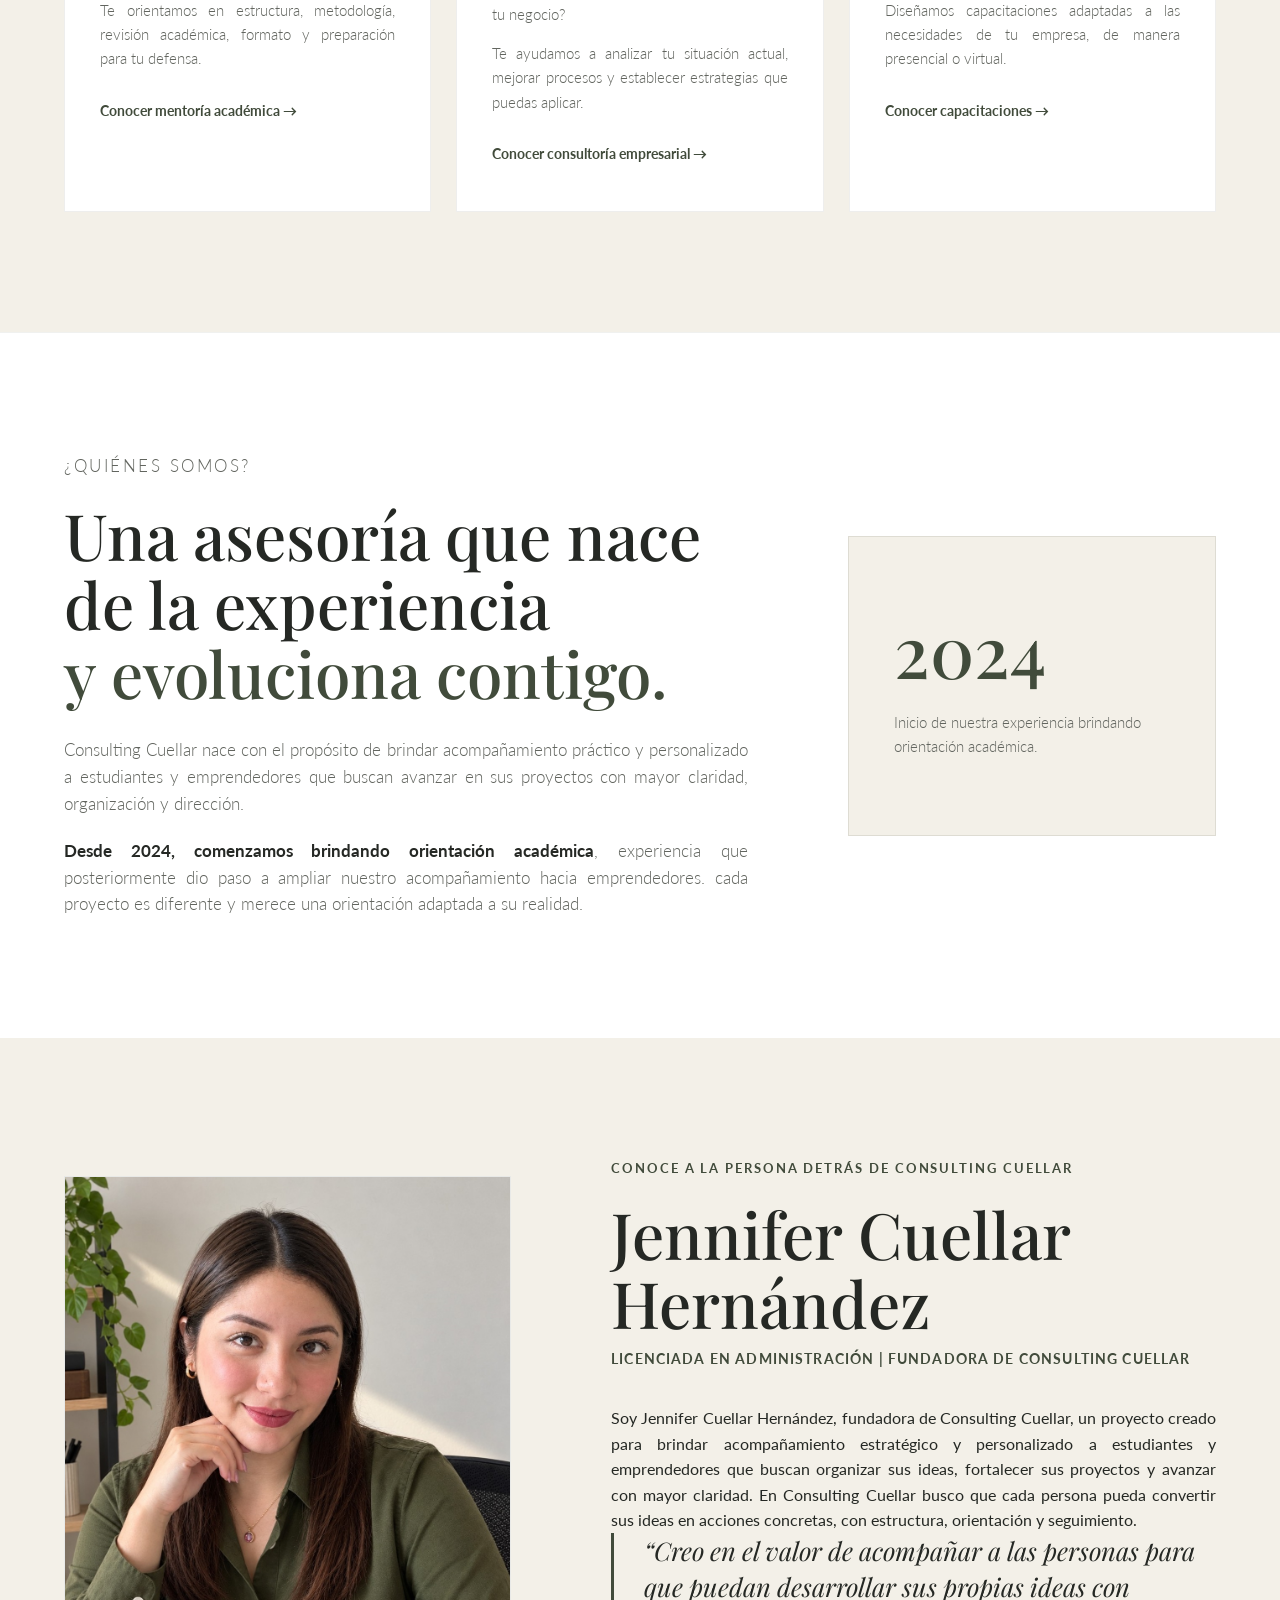
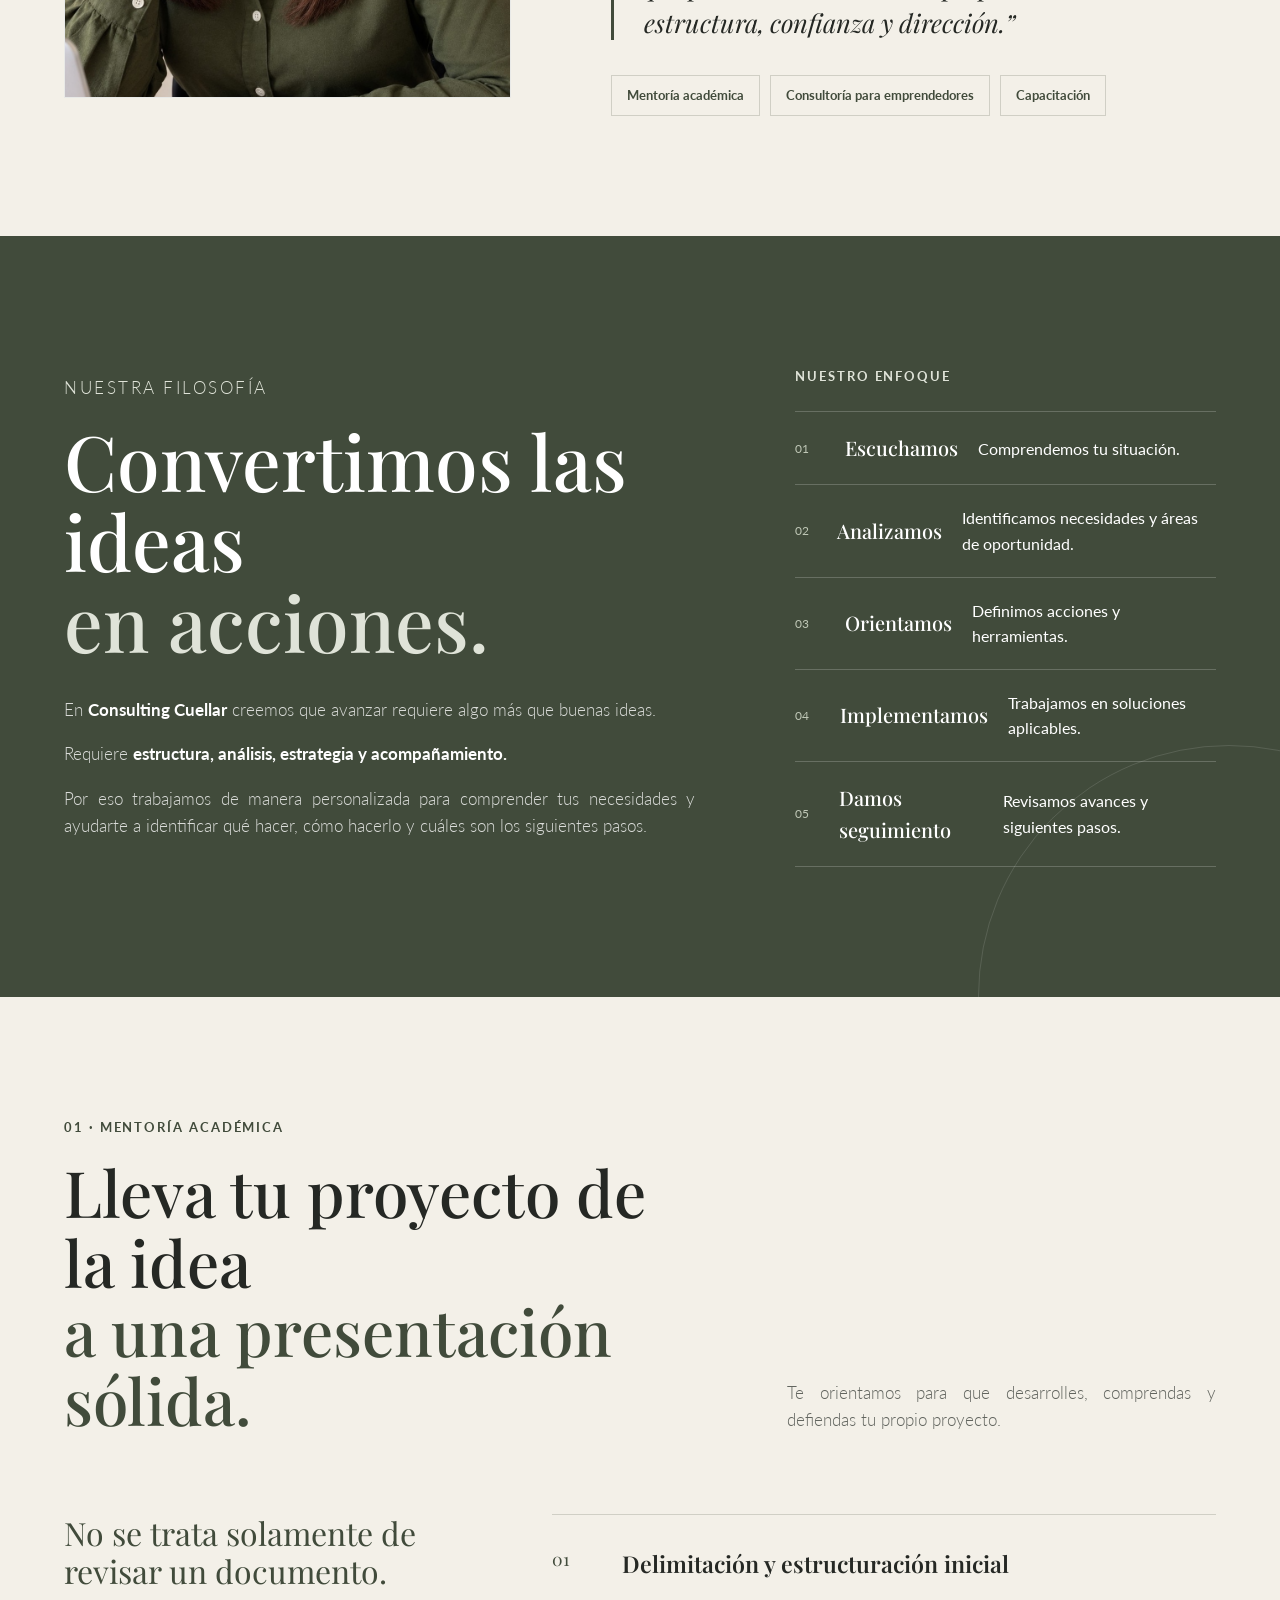
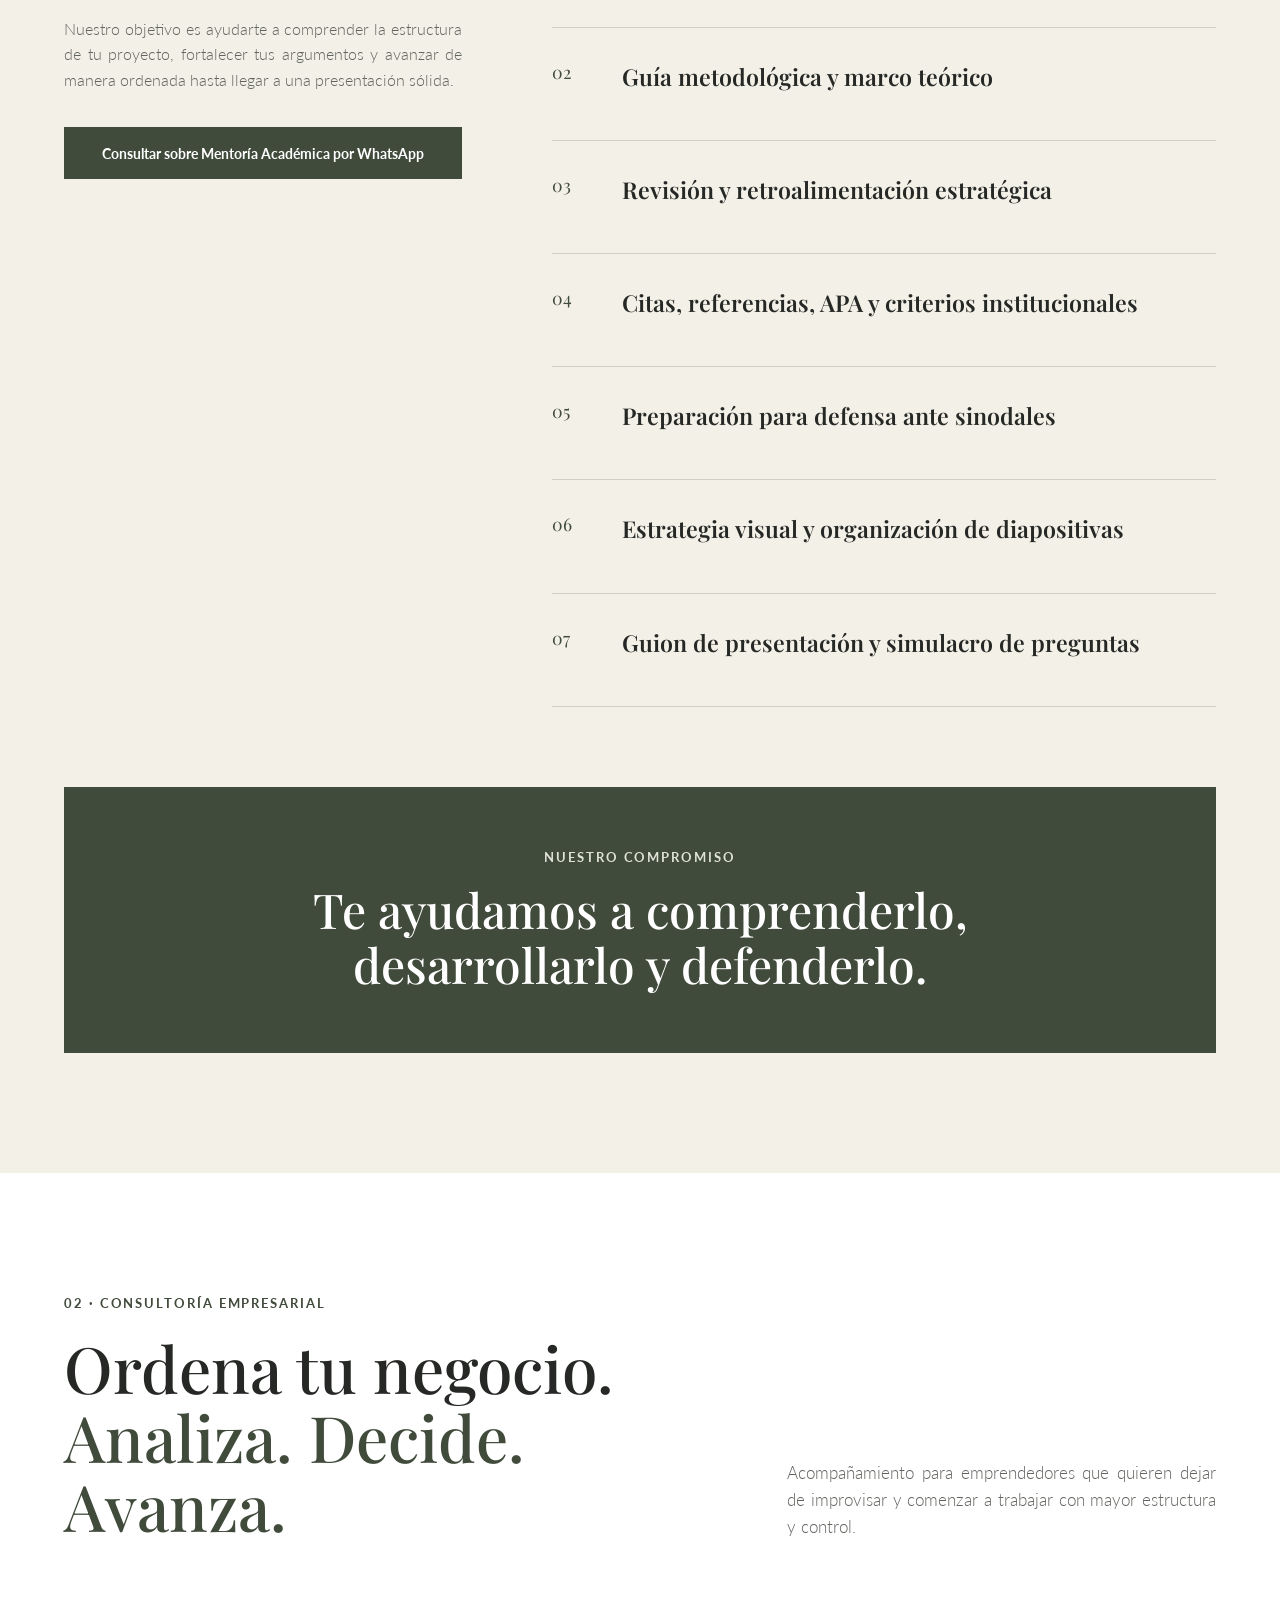
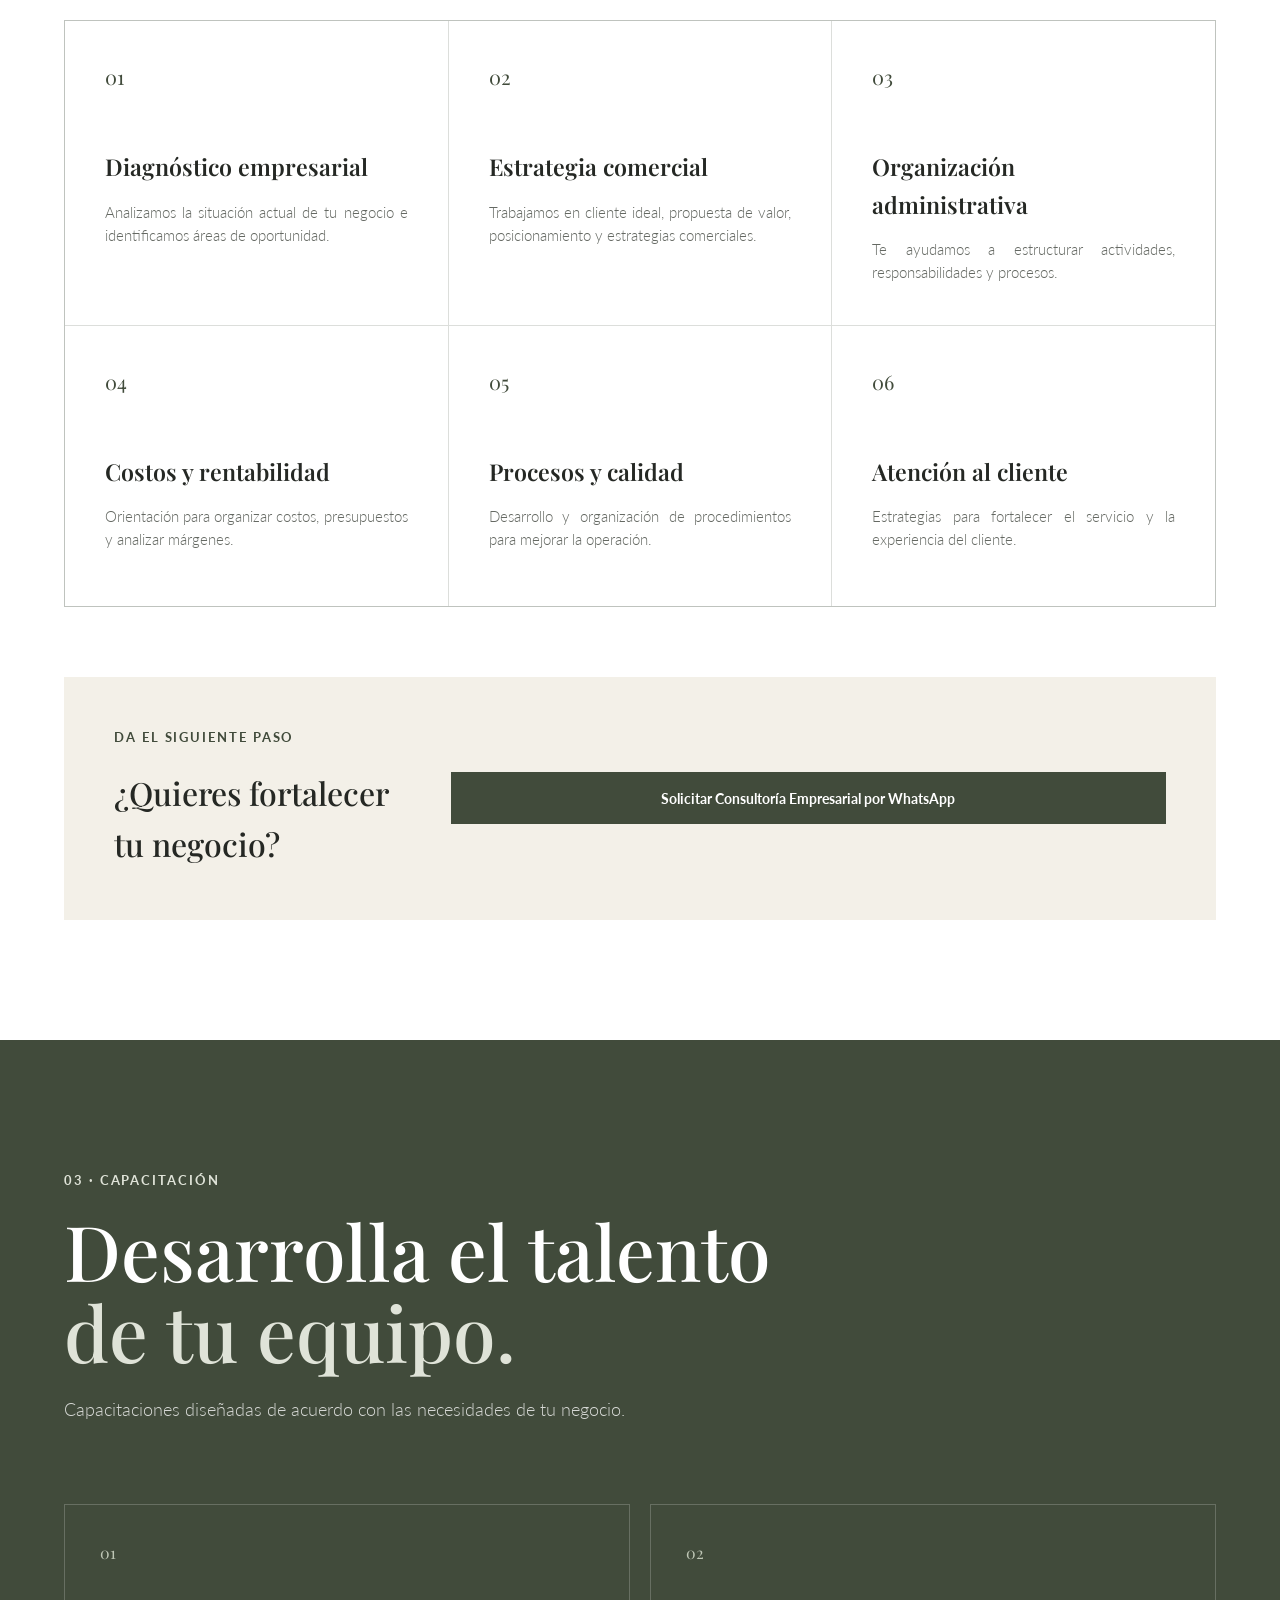
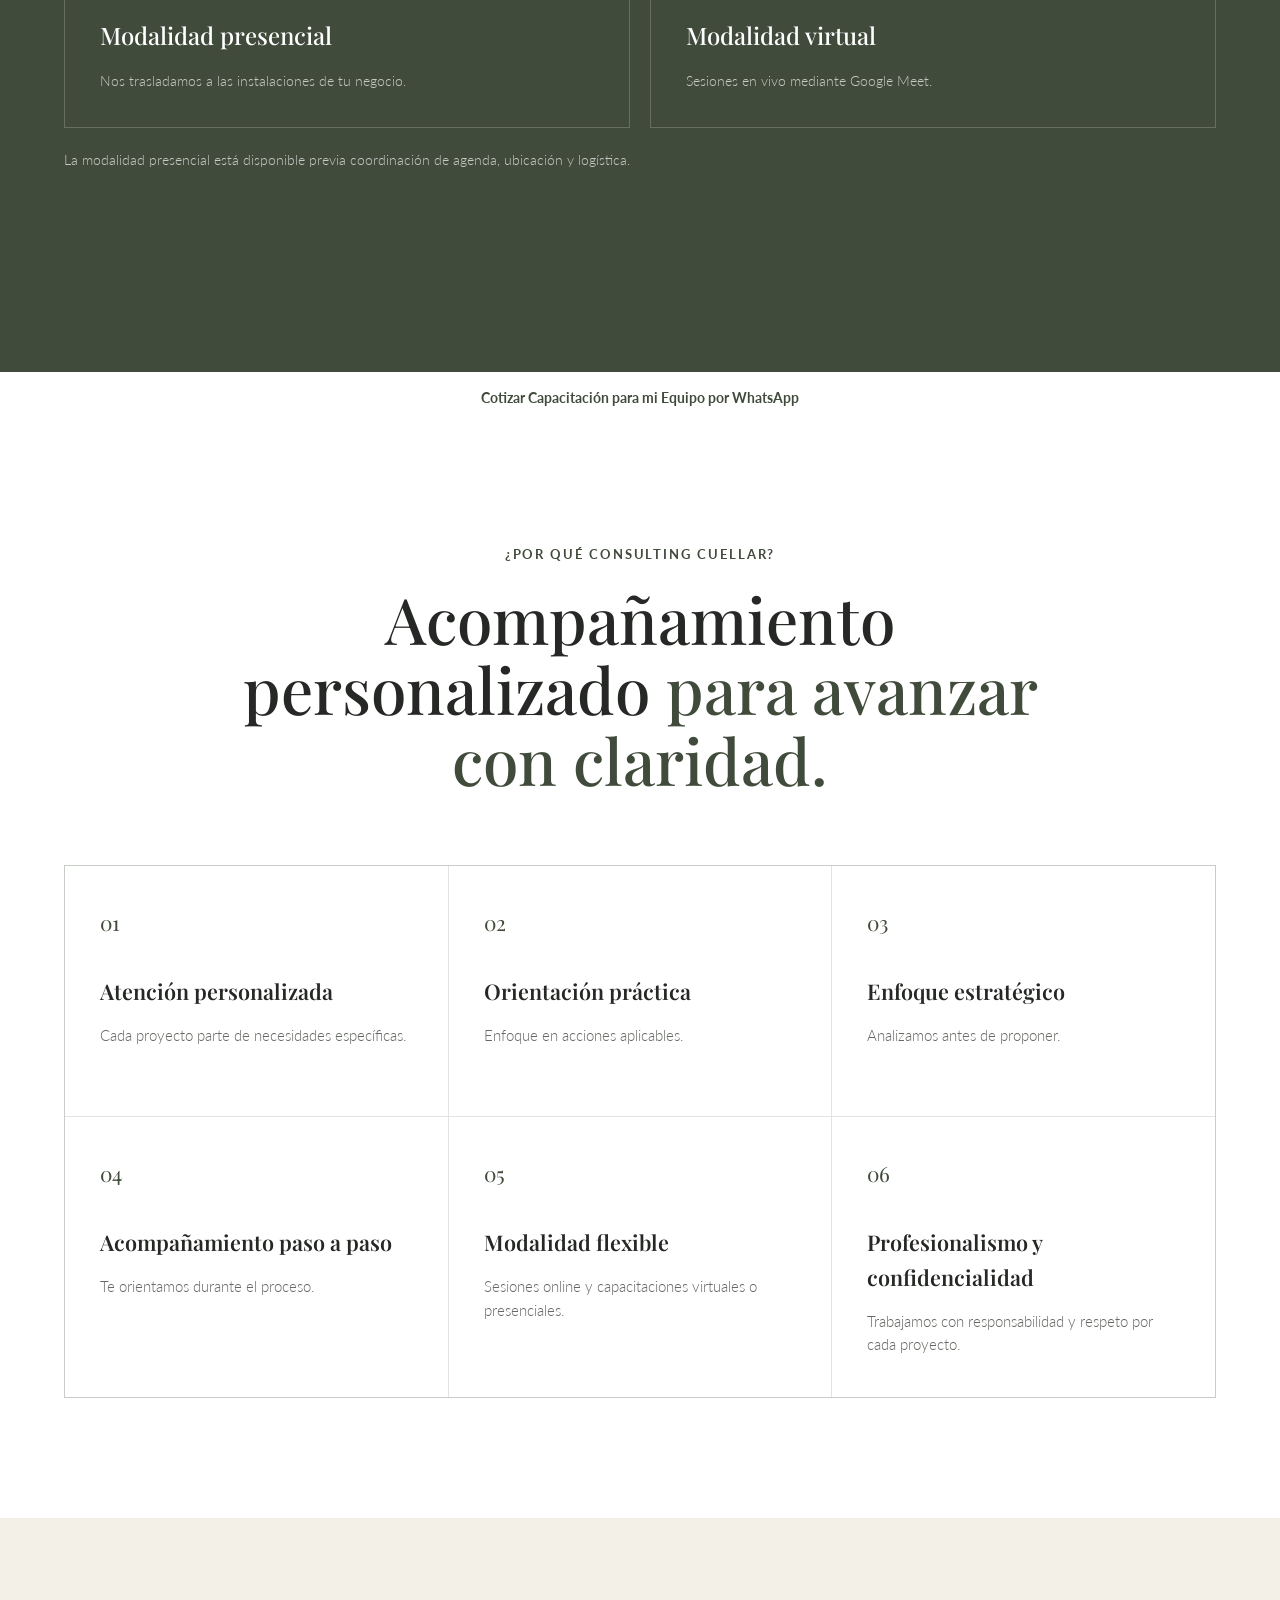
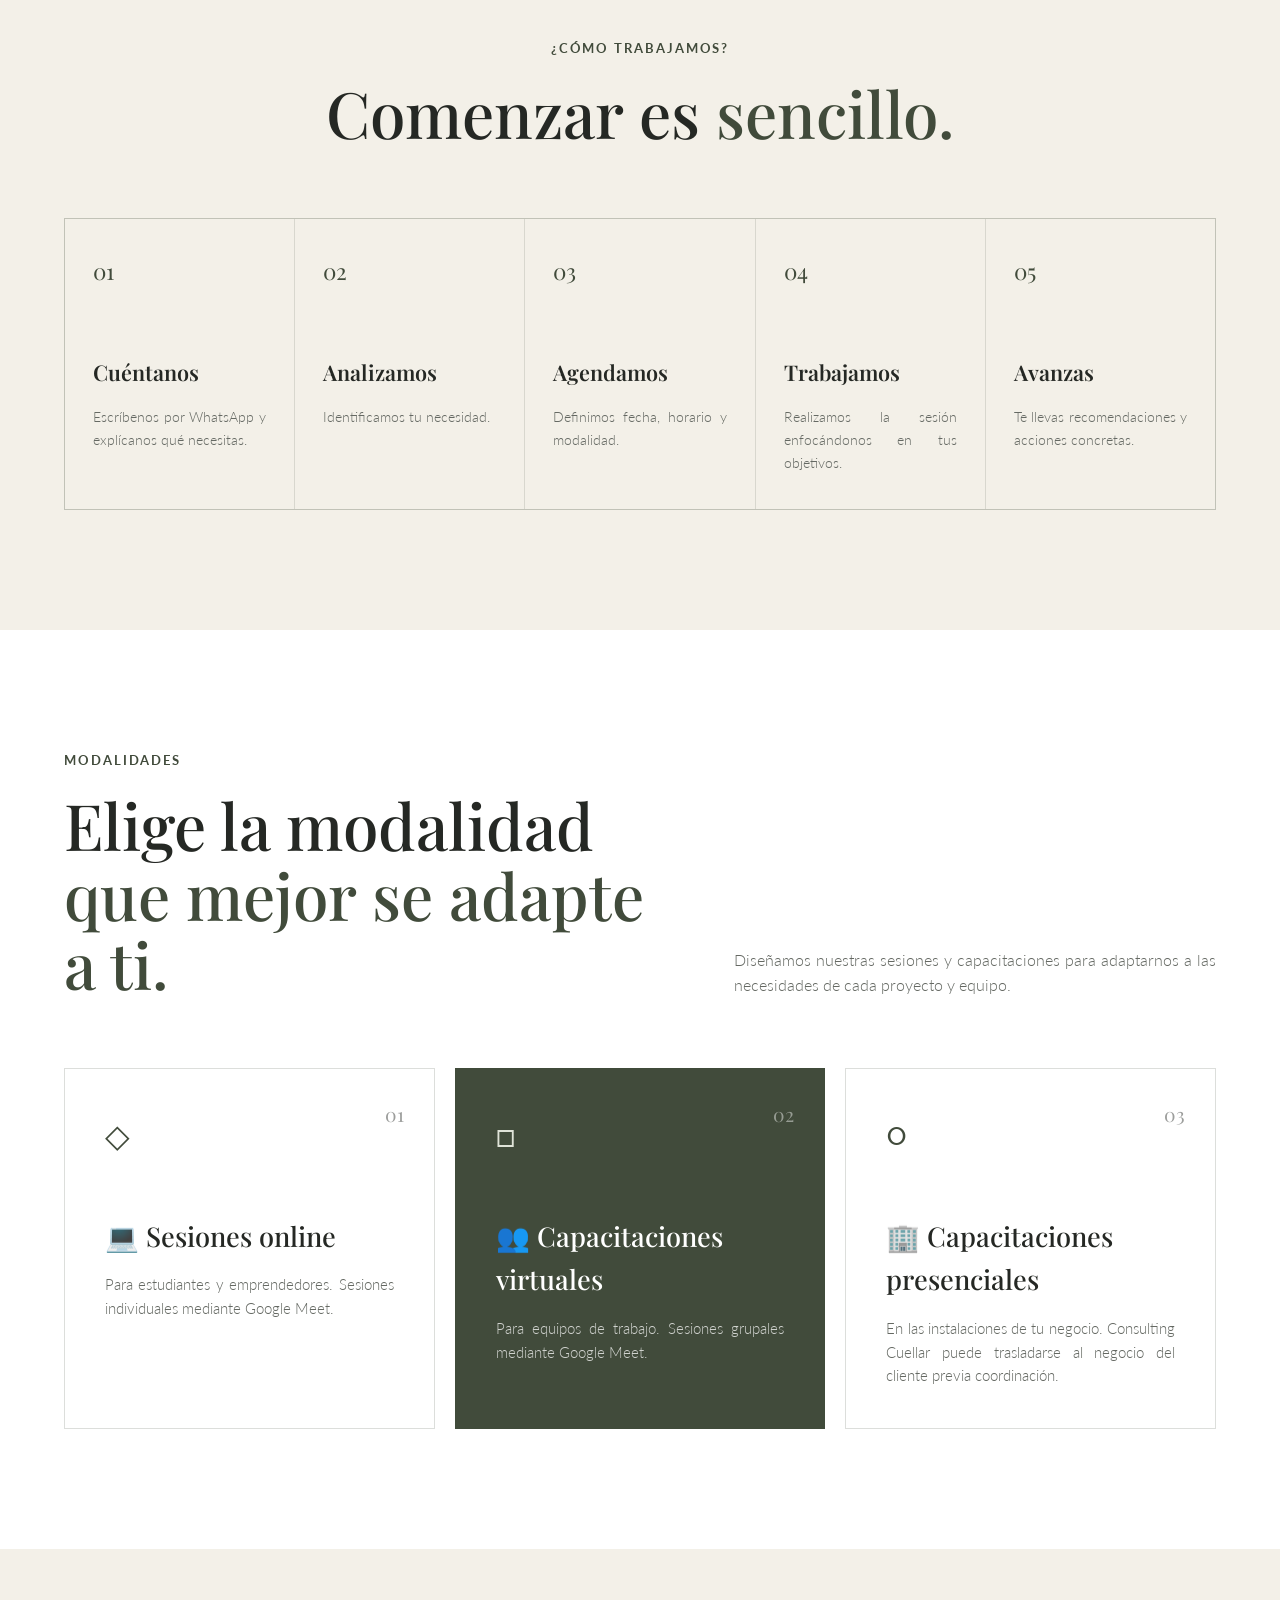
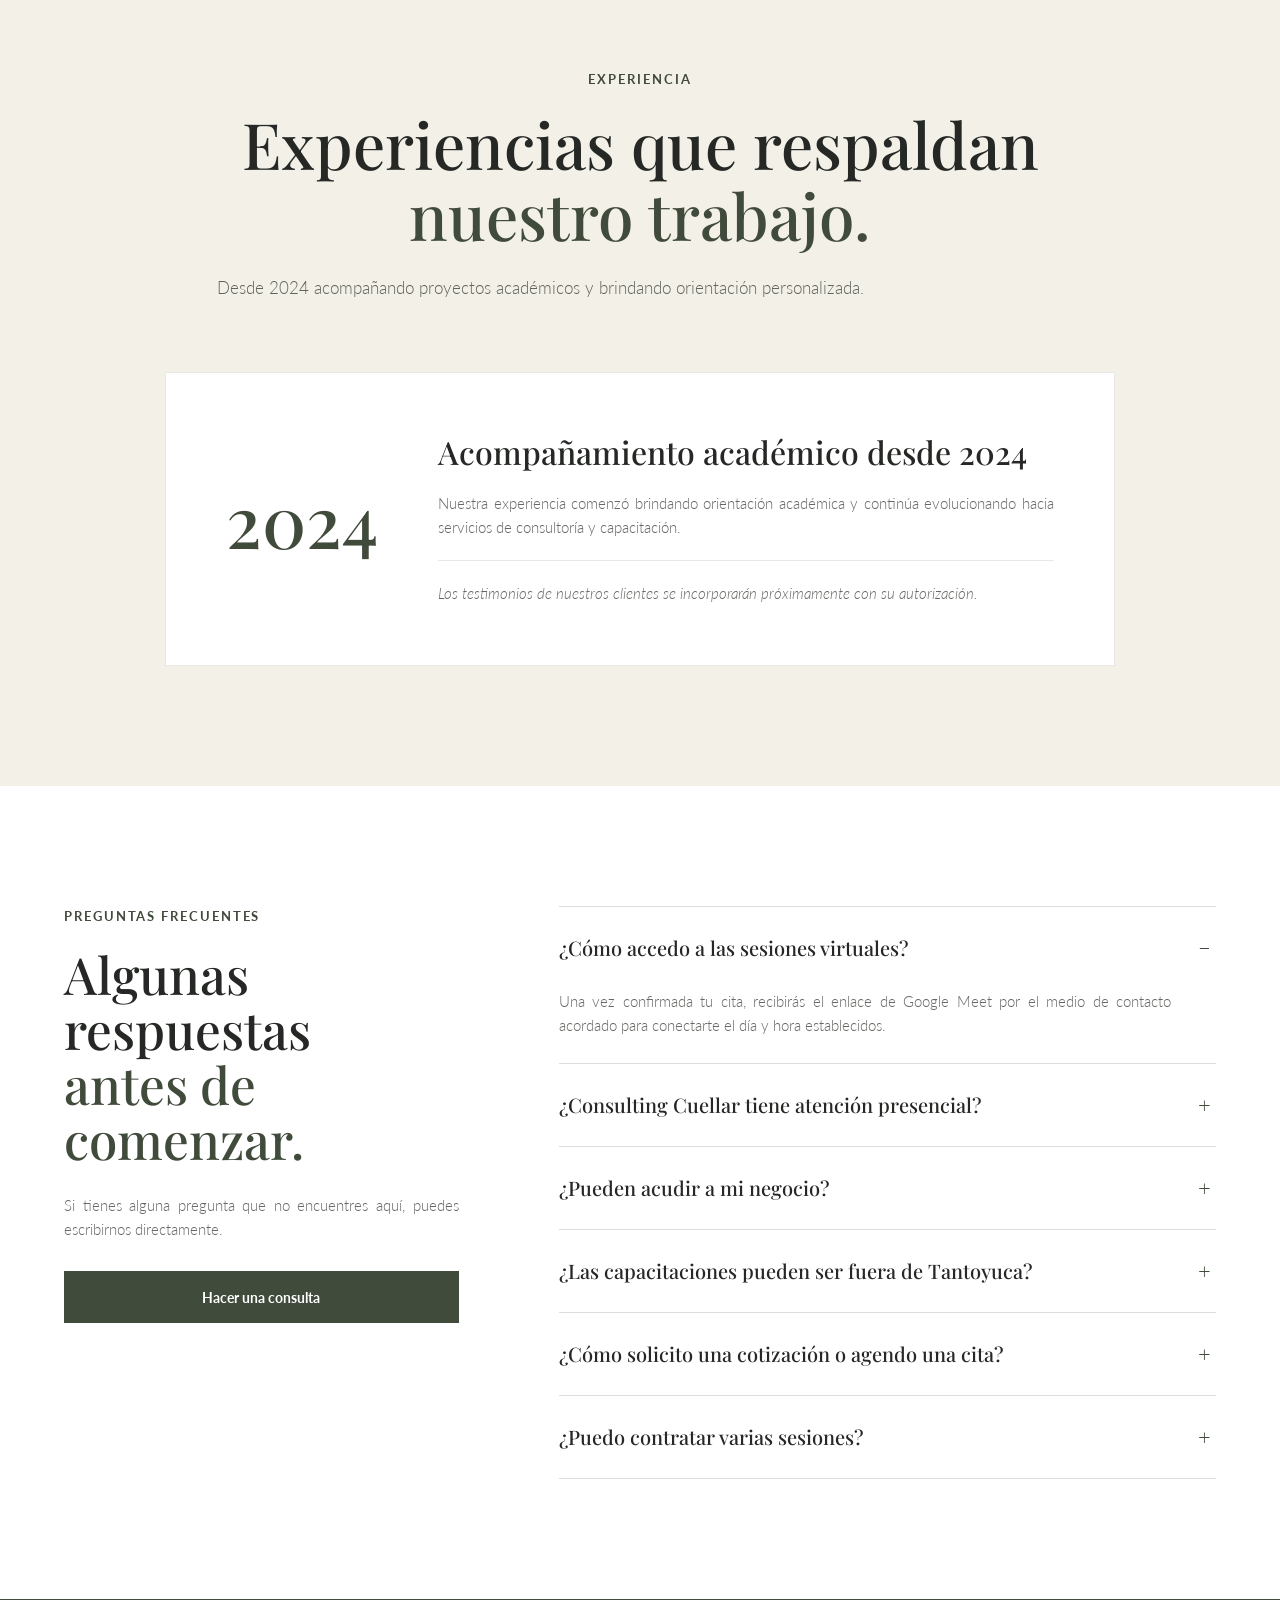
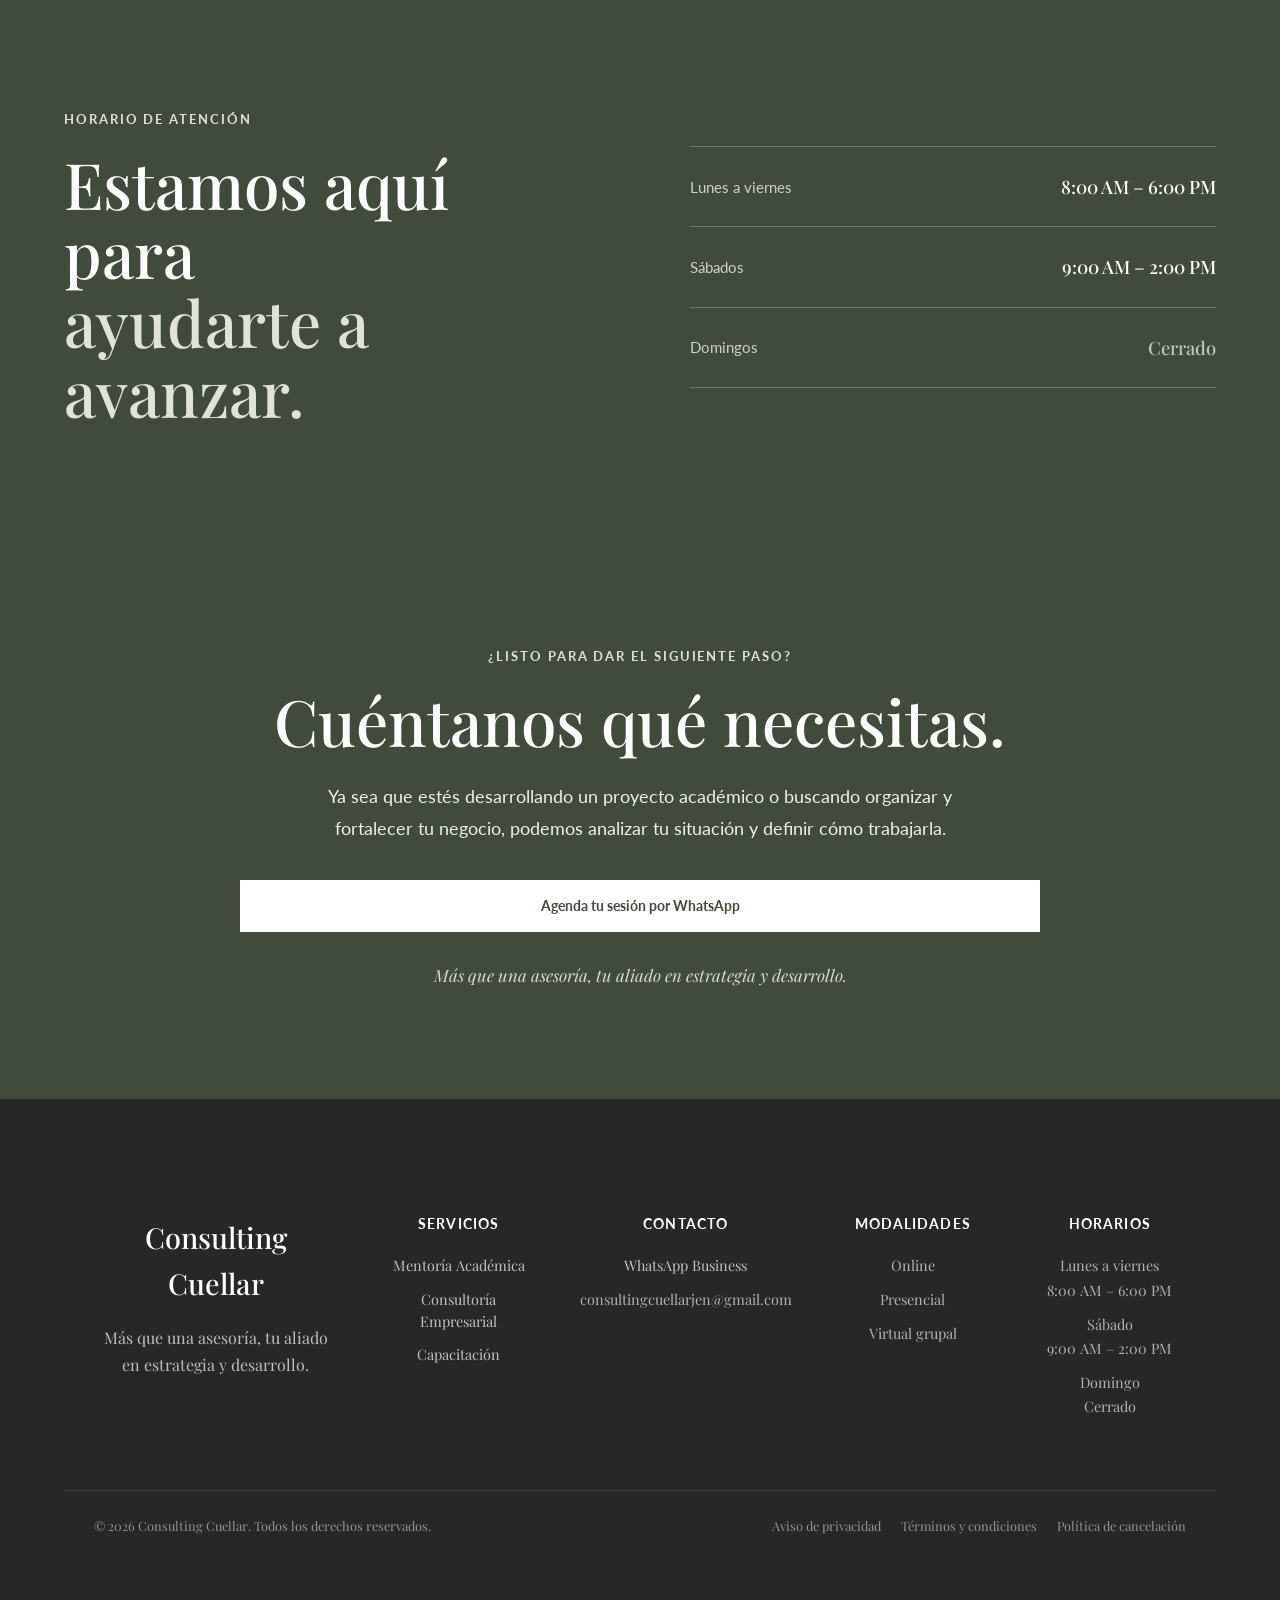
==== commit 3a439274: "cambio de foto" ====
--- a/index.html
+++ b/index.html
@@ -5,11 +5,11 @@
     <meta charset="UTF-8">
     <meta name="viewport" content="width=device-width, initial-scale=1.0">
 
-    <title>Consulting Cuellar | Mentoría Académica, Consultoría y Capacitación</title>
+    <title>Consulting Cuellar | Mentoría, Consultoría y Capacitación</title>
 
     <meta name="description"
-          content="Consulting Cuellar ofrece mentoría académica, consultoría empresarial y capacitación para estudiantes, emprendedores y empresas. Atención personalizada y estratégica.">
-
+          content="Mentoría académica, consultoría empresarial y capacitación para estudiantes, emprendedores y empresas. Atención personalizada, práctica y estratégica, principalmente en modalidad online.">
+    
     <meta name="author"
           content="Consulting Cuellar">
 
@@ -99,6 +99,8 @@
 
     <link href="https://fonts.googleapis.com/css2?family=Lato:wght@300;400;700&family=Playfair+Display:wght@500;600;700&display=swap"
           rel="stylesheet">
+    
+    <link rel="icon" type="image/png" href="img/favicon.png">
 
     <!-- Estilos -->
     <link rel="stylesheet"
@@ -408,7 +410,7 @@
                         -->
 
                         <div class="founder-photo-placeholder">
-                            <img src="img/jennifer.jpg"
+                            <img src="img/jennifer.png"
                                  alt="Jennifer Cuellar Hernández, fundadora de Consulting Cuellar">
                         </div>
 
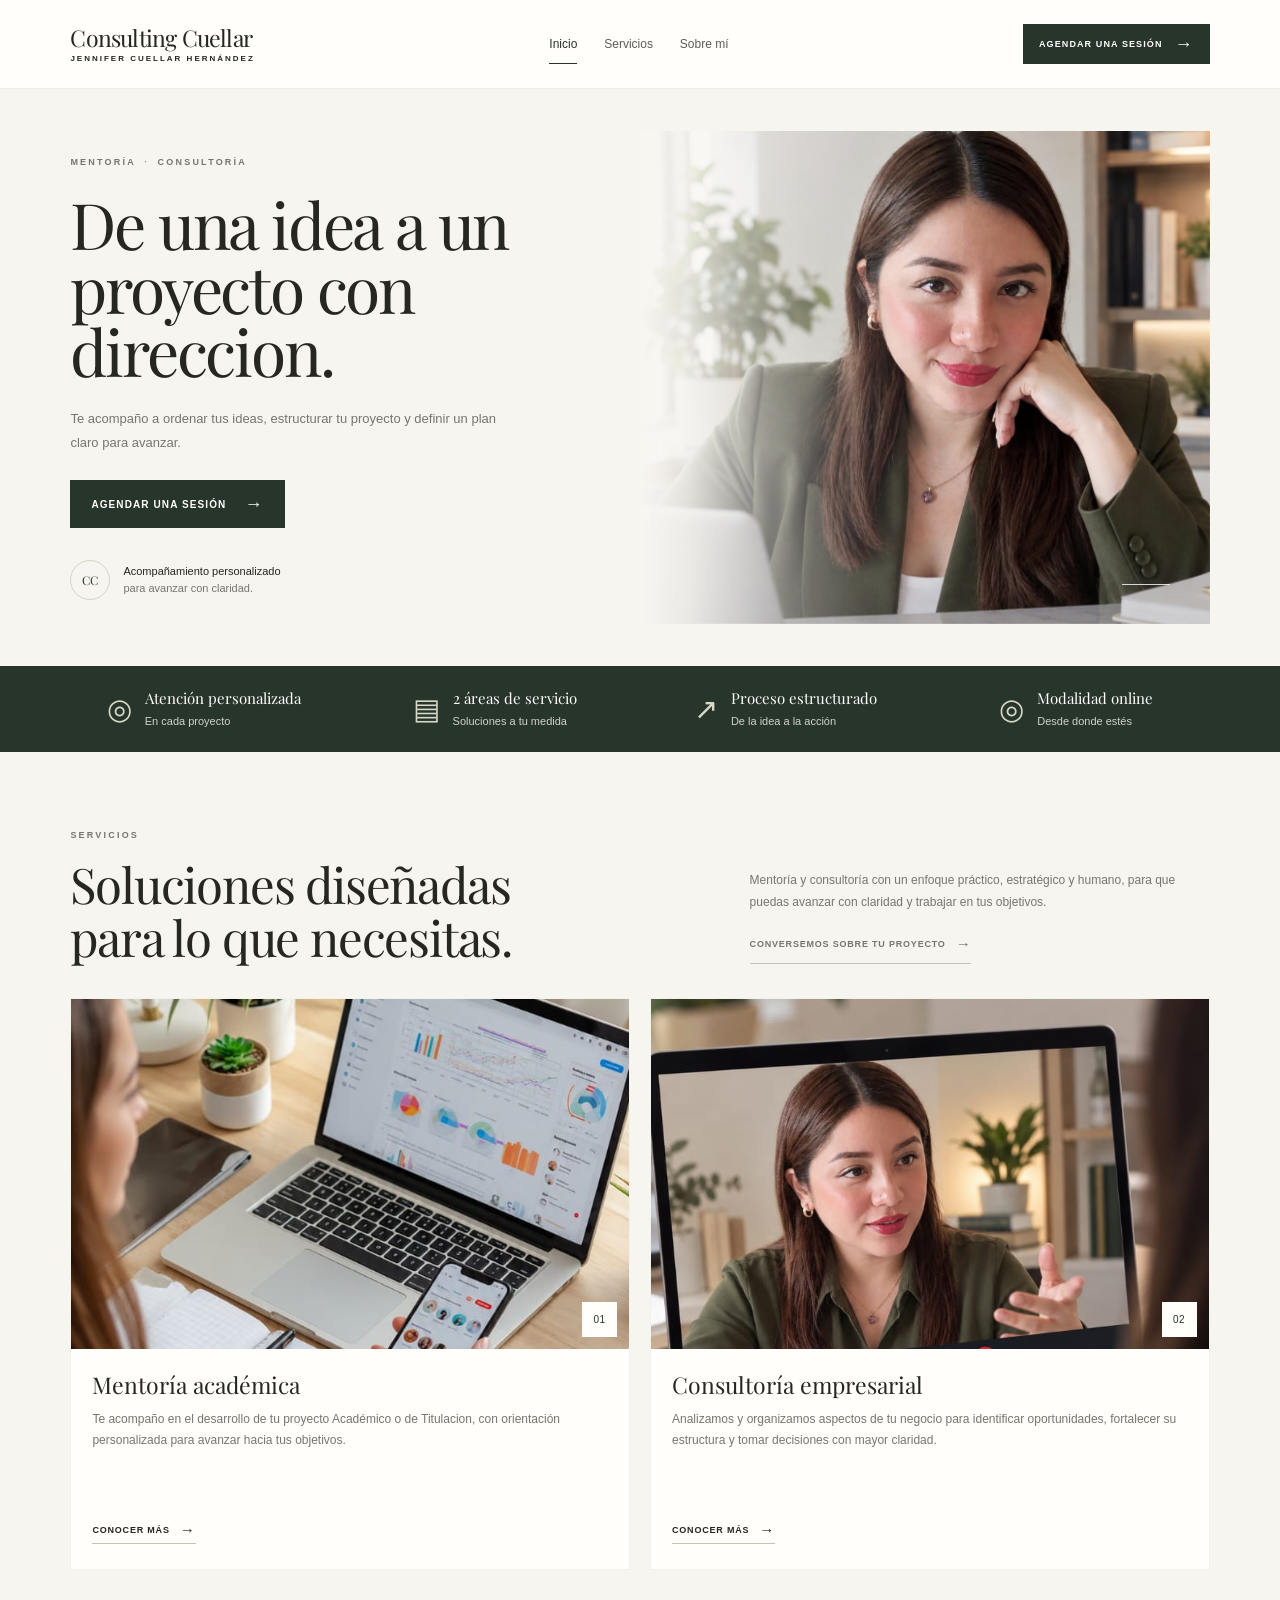
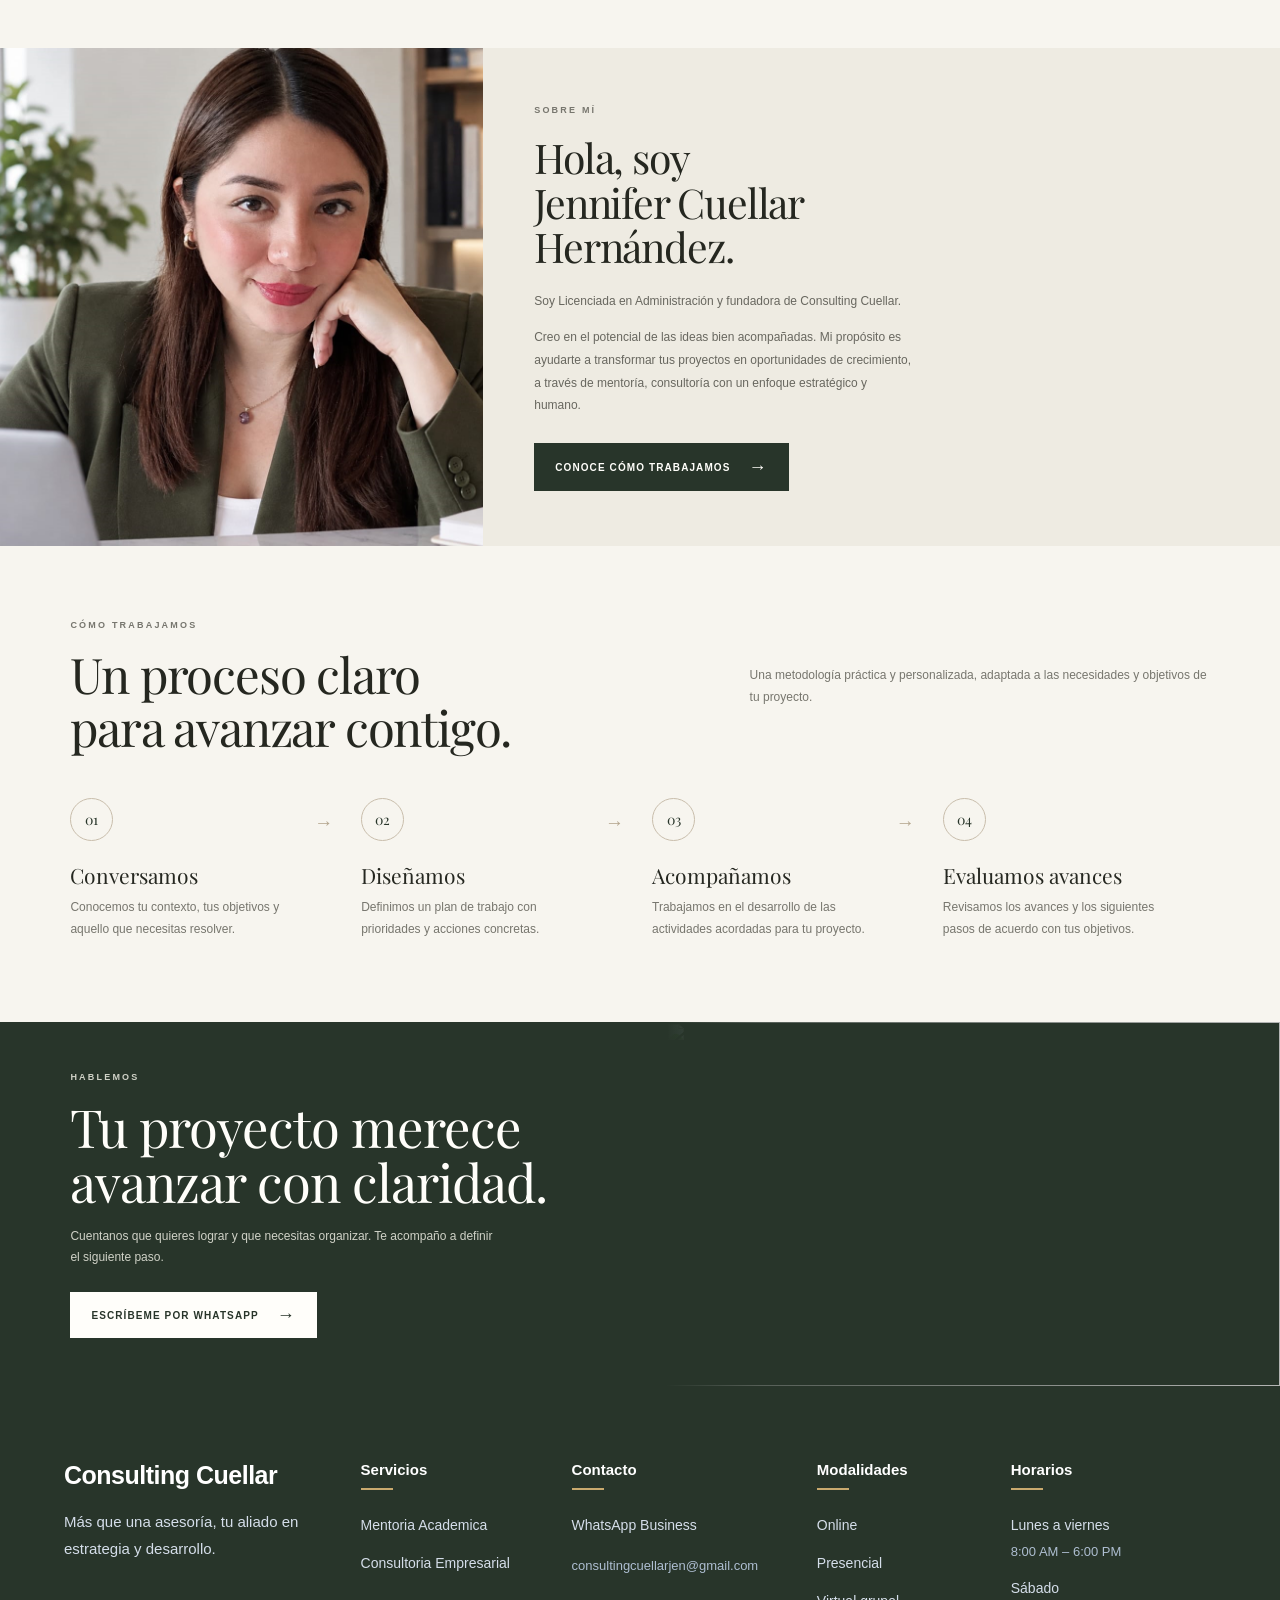
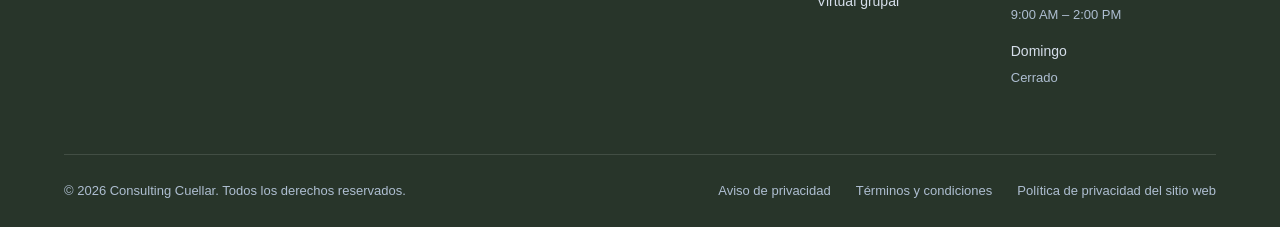
==== commit 4f468a8c: "Version de pagina 2.0" ====
--- a/index.html
+++ b/index.html
@@ -1,15 +1,19 @@
+
 <!DOCTYPE html>
 <html lang="es">
 
 <head>
+    <!-- Configuración básica -->
     <meta charset="UTF-8">
-    <meta name="viewport" content="width=device-width, initial-scale=1.0">
-
-    <title>Consulting Cuellar | Mentoría, Consultoría y Capacitación</title>
+
+    <meta name="viewport"
+          content="width=device-width, initial-scale=1.0">
+
+    <title>Consulting Cuellar | Consultoría, Mentoría y Capacitación</title>
 
     <meta name="description"
-          content="Mentoría académica, consultoría empresarial y capacitación para estudiantes, emprendedores y empresas. Atención personalizada, práctica y estratégica, principalmente en modalidad online.">
-    
+          content="Consulting Cuellar ofrece mentoría académica, consultoría empresarial y capacitación para impulsar proyectos y fortalecer resultados.">
+
     <meta name="author"
           content="Consulting Cuellar">
 
@@ -18,10 +22,12 @@
 
     <meta name="language"
           content="Spanish">
+
 
     <!-- URL canónica -->
     <link rel="canonical"
           href="https://consulting.cworks.cc/">
+
 
     <!-- Datos estructurados para buscadores -->
     <script type="application/ld+json">
@@ -31,7 +37,7 @@
 
             "name": "Consulting Cuellar",
 
-            "description": "Mentoría académica, consultoría empresarial y capacitación personalizada para estudiantes, emprendedores y empresas.",
+            "description": "Mentoría académica, consultoría empresarial y capacitación para estudiantes, emprendedores y empresas.",
 
             "url": "https://consulting.cworks.cc/",
 
@@ -53,9 +59,7 @@
             "founder": {
                 "@type": "Person",
                 "name": "Jennifer Cuellar Hernández"
-            },
-
-            "sameAs": []
+            }
         }
     </script>
 
@@ -65,10 +69,10 @@
           content="website">
 
     <meta property="og:title"
-          content="Consulting Cuellar | Estrategia y Desarrollo">
+          content="Consulting Cuellar | Consultoría, Mentoría y Capacitación">
 
     <meta property="og:description"
-          content="Mentoría académica, consultoría empresarial y capacitación personalizada para estudiantes, emprendedores y empresas.">
+          content="Mentoría académica, consultoría empresarial y capacitación para impulsar proyectos y fortalecer resultados.">
 
     <meta property="og:url"
           content="https://consulting.cworks.cc/">
@@ -78,16 +82,18 @@
 
     <meta property="og:locale"
           content="es_MX">
+
 
     <!-- Twitter / X -->
     <meta name="twitter:card"
           content="summary_large_image">
 
     <meta name="twitter:title"
-          content="Consulting Cuellar | Estrategia y Desarrollo">
+          content="Consulting Cuellar | Consultoría, Mentoría y Capacitación">
 
     <meta name="twitter:description"
           content="Mentoría académica, consultoría empresarial y capacitación personalizada.">
+
 
     <!-- Fuentes -->
     <link rel="preconnect"
@@ -97,1490 +103,366 @@
           href="https://fonts.gstatic.com"
           crossorigin>
 
-    <link href="https://fonts.googleapis.com/css2?family=Lato:wght@300;400;700&family=Playfair+Display:wght@500;600;700&display=swap"
+    <link href="https://fonts.googleapis.com/css2?family=Lato:wght@300;400;700&family=Playfair+Display:wght@400;500;600&display=swap"
           rel="stylesheet">
-    
-    <link rel="icon" type="image/png" href="img/favicon.png">
+
+
+    <!-- Favicon -->
+    <link rel="icon"
+          type="image/png"
+          href="img/favicon.png">
+
 
     <!-- Estilos -->
     <link rel="stylesheet"
           href="css/styles.css">
+
+
+    <!-- Animaciones -->
+    <script src="js/animaciones.js" defer></script>
+
 </head>
 
-
 <body>
 
-    <!-- =====================================================
-         HEADER
-         ===================================================== -->
-
-    <header class="site-header">
-
+    <!-- ENCABEZADO -->
+    <header class="site-header" id="inicio">
         <div class="header-container">
 
-            <a href="#" class="logo">
-                Consulting Cuellar
+            <a class="brand" href="#inicio" aria-label="Consulting Cuellar, inicio">
+                <span class="brand-name">Consulting Cuellar</span>
+                <span class="brand-subtitle">JENNIFER CUELLAR HERNÁNDEZ</span>
             </a>
 
-            <button class="menu-toggle"
-                    type="button"
-                    aria-label="Abrir menú"
-                    aria-expanded="false"
-                    aria-controls="main-nav">
-                <span></span>
-                <span></span>
-                <span></span>
-            </button>
-
-            <nav class="main-nav" id="main-nav">
-
-                <a href="#servicios">Servicios</a>
-
-                <a href="#nosotros">Nosotros</a>
-
-                <a href="#jennifer">Jennifer</a>
-
-                <a href="#filosofia">Filosofía</a>
-
-                <a href="#porque">¿Por qué nosotros?</a>
-
-                <a href="#contacto">Contacto</a>
-
+            <nav class="main-nav" aria-label="Navegación principal">
+                <a class="nav-link nav-link-active" href="#inicio">Inicio</a>
+                <a class="nav-link" href="#servicios">Servicios</a>
+                <a class="nav-link" href="#sobre-mi">Sobre mí</a>
+                <!-- <a class="nav-link" href="#experiencias">Experiencias</a>
+                <a class="nav-link" href="#recursos">Recursos</a> -->
             </nav>
 
+            <a class="button button-header" href="#contacto">
+                Agendar una sesión
+                <span aria-hidden="true">→</span>
+            </a>
+
         </div>
-
     </header>
 
 
+    <!-- CONTENIDO PRINCIPAL -->
     <main>
 
-        <!-- =================================================
-        HERO
-        ================================================= -->
-
-        <section class="hero">
+        <!-- HERO: PORTADA PRINCIPAL -->
+        <section class="hero section-shell" aria-labelledby="hero-title">
 
             <div class="hero-content">
 
-                <p class="hero-eyebrow">
-                    Acompañamiento estratégico y personalizado
+                <p class="eyebrow">
+                    MENTORÍA <span>·</span>
+                    CONSULTORÍA <span></span>
                 </p>
 
-                <h1>
-                    Impulsamos tus proyectos.
-                    <span>Fortalecemos tus resultados.</span>
+                <h1 class="hero-title" id="hero-title">
+                    De una idea a un
+                    <span>proyecto con direccion.</span>
                 </h1>
 
                 <p class="hero-description">
-                    Acompañamiento estratégico y personalizado para estudiantes y
-                    emprendedores  que buscan avanzar con
-                    <strong>estructura, claridad y dirección.</strong>
+                    Te acompaño a ordenar tus ideas, estructurar tu proyecto y definir un plan claro para avanzar.
                 </p>
-                <p class="hero-text">
-
-                    <strong> Mentoría Académica · Consultoría Empresarial · Capacitación</strong>
-                </p>
-                <div class="hero-buttons">
-
-                    <a href="#contacto" class="btn btn-primary">
-                        Agenda tu sesión
-                    </a>
-
-                    <a href="#servicios" class="btn btn-secondary">
-                        Conoce nuestros servicios
-                    </a>
-
-                </div>
-
-                <p class="hero-note">
-                    Atención online · Capacitaciones virtuales y presenciales en las instalaciones del cliente.
-                </p>
-
-            </div>
-
-        </section>
-
-
-        <!-- =================================================
-        SERVICIOS
-        ================================================= -->
-
-        <section class="services section-light" id="servicios">
-
-            <div class="section-container">
-
-                <div class="section-heading">
-
-                    <p class="section-eyebrow">
-                        ¿En qué podemos ayudarte?
-                    </p>
-
-                    <h2>
-                        Soluciones diseñadas<br>
-                        para lo que necesitas.
-                    </h2>
+
+                <a class="button button-primary" href="#contacto">
+                    Agendar una sesión
+                    <span aria-hidden="true">→</span>
+                </a>
+
+                <div class="hero-note">
+                    <span class="hero-note-mark" aria-hidden="true">CC</span>
 
                     <p>
-                        Acompañamos proyectos académicos, negocios y equipos
-                        de trabajo con soluciones adaptadas a cada necesidad.
-                    </p>
-
-                </div>
-
-
-                <div class="services-grid">
-
-                    <!-- Servicio 1 -->
-
-                    <article class="service-card">
-
-                        <span class="service-number">
-                            01
-                        </span>
-
-
-
-                        <h3>
-                            Mentoría Académica
-                        </h3>
-
-                        <p>
-                            ¿Estás desarrollando tu proyecto de titulación
-                            o investigación?
-                        </p>
-
-                        <p>
-                            Te orientamos en estructura, metodología,
-                            revisión académica, formato y preparación
-                            para tu defensa.
-                        </p>
-
-                        <a href="#mentoria" class="service-link">
-                            Conocer mentoría académica →
-                        </a>
-
-                    </article>
-
-
-                    <!-- Servicio 2 -->
-
-                    <article class="service-card">
-
-                        <span class="service-number">
-                            02
-                        </span>
-
-
-
-                        <h3>
-                            Consultoría Empresarial
-                        </h3>
-
-                        <p>
-                            ¿Quieres organizar, fortalecer o profesionalizar
-                            tu negocio?
-                        </p>
-
-                        <p>
-                            Te ayudamos a analizar tu situación actual,
-                            mejorar procesos y establecer estrategias
-                            que puedas aplicar.
-                        </p>
-
-                        <a href="#consultoria" class="service-link">
-                            Conocer consultoría empresarial →
-                        </a>
-
-                    </article>
-
-
-                    <!-- Servicio 3 -->
-
-                    <article class="service-card">
-
-                        <span class="service-number">
-                            03
-                        </span>
-
-
-
-                        <h3>
-                            Capacitación
-                        </h3>
-
-                        <p>
-                            ¿Quieres fortalecer las habilidades de tu equipo?
-                        </p>
-
-                        <p>
-                            Diseñamos capacitaciones adaptadas a las
-                            necesidades de tu empresa, de manera presencial
-                            o virtual.
-                        </p>
-
-                        <a href="#capacitacion" class="service-link">
-                            Conocer capacitaciones →
-                        </a>
-
-                    </article>
-
-                </div>
-
-            </div>
-
-        </section>
-
-
-        <!-- =================================================
-        QUIÉNES SOMOS
-        ================================================= -->
-
-        <section class="about-section" id="nosotros">
-
-            <div class="section-container">
-
-                <div class="about-grid">
-
-                    <div class="about-content">
-
-                        <p class="section-eyebrow">
-                            ¿Quiénes somos?
-                        </p>
-
-                        <h2>
-                            Una asesoría que nace de la experiencia
-                            <span>y evoluciona contigo.</span>
-                        </h2>
-
-                        <p>
-                            Consulting Cuellar nace con el propósito de brindar
-                            acompañamiento práctico y personalizado a estudiantes
-                            y emprendedores que buscan avanzar en sus proyectos
-                            con mayor claridad, organización y dirección.
-                        </p>
-
-                        <p>
-                            <strong>Desde 2024, comenzamos brindando orientación académica</strong>,
-                            experiencia que posteriormente dio paso a ampliar nuestro acompañamiento hacia emprendedores.
-
-                            cada proyecto es diferente y merece una orientación
-                            adaptada a su realidad.
-
-                        </p>
-
-                    </div>
-
-
-                    <div class="about-highlight">
-
-                        <span class="about-year">
-                            2024
-                        </span>
-
-                        <p>
-                            Inicio de nuestra experiencia
-                            brindando orientación académica.
-                        </p>
-
-                    </div>
-
-                </div>
-
-            </div>
-
-        </section>
-
-
-        <!-- =================================================
-        CONOCE A JENNIFER
-        ================================================= -->
-
-        <section class="founder-section" id="jennifer">
-
-            <div class="section-container">
-
-                <div class="founder-grid">
-
-                    <div class="founder-photo">
-
-                        <!--
-                        Aquí colocaremos posteriormente
-                        la fotografía profesional de Jennifer.
-                        -->
-
-                        <div class="founder-photo-placeholder">
-                            <img src="img/jennifer.png"
-                                 alt="Jennifer Cuellar Hernández, fundadora de Consulting Cuellar">
-                        </div>
-
-                    </div>
-
-
-                    <div class="founder-content">
-
-                        <p class="section-eyebrow">
-                            Conoce a la persona detrás de Consulting Cuellar
-                        </p>
-
-                        <h2>
-                            Jennifer Cuellar Hernández
-                        </h2>
-
-                        <p class="founder-role">
-                            Licenciada en Administración | Fundadora de Consulting Cuellar
-                        </p>
-
-
-
-                        <p>
-                            Soy Jennifer Cuellar Hernández, fundadora de Consulting Cuellar,
-                            un proyecto creado para brindar acompañamiento estratégico y personalizado
-                            a estudiantes y emprendedores que buscan organizar sus ideas, fortalecer sus
-                            proyectos y avanzar con mayor claridad.
-                            En Consulting Cuellar busco que cada persona pueda convertir
-                            sus ideas en acciones concretas, con estructura, orientación y seguimiento.
-                        </p>
-
-                        <blockquote>
-                            “Creo en el valor de acompañar a las personas
-                            para que puedan desarrollar sus propias ideas
-                            con estructura, confianza y dirección.”
-                        </blockquote>
-
-                        <div class="founder-services">
-
-                            <span>Mentoría académica</span>
-
-                            <span>Consultoría para emprendedores</span>
-
-                            <span>Capacitación</span>
-
-                        </div>
-
-                    </div>
-
-                </div>
-
-            </div>
-
-        </section>
-
-
-        <!-- =================================================
-        FILOSOFÍA
-        ================================================= -->
-
-        <section class="philosophy" id="filosofia">
-
-            <div class="philosophy-container">
-
-                <div class="philosophy-content">
-
-                    <p class="section-eyebrow light">
-                        Nuestra filosofía
-                    </p>
-
-                    <h2>
-                        Convertimos las ideas
-                        <span>en acciones.</span>
-                    </h2>
-
-                    <p>
-                        En <strong>Consulting Cuellar</strong> creemos que
-                        avanzar requiere algo más que buenas ideas.
-                    </p>
-
-                    <p>
-                        Requiere <strong>
-                            estructura, análisis, estrategia
-                            y acompañamiento.
-                        </strong>
-                    </p>
-
-                    <p>
-                        Por eso trabajamos de manera personalizada para
-                        comprender tus necesidades y ayudarte a identificar
-                        qué hacer, cómo hacerlo y cuáles son los siguientes pasos.
-                    </p>
-
-                </div>
-
-
-                <div class="philosophy-approach">
-
-                    <p class="approach-title">
-                        Nuestro enfoque
-                    </p>
-
-                    <div class="approach-list">
-
-                        <div class="approach-item">
-                            <span>01</span>
-                            <strong>Escuchamos</strong>
-                            <p>
-                                Comprendemos tu situación.
-                            </p>
-                        </div>
-
-                        <div class="approach-item">
-                            <span>02</span>
-                            <strong>Analizamos</strong>
-                            <p>
-                                Identificamos necesidades y áreas de oportunidad.
-                            </p>
-
-                        </div>
-
-                        <div class="approach-item">
-                            <span>03</span>
-                            <strong>Orientamos</strong>
-                            <p>
-                                Definimos acciones y herramientas.
-                            </p>
-                        </div>
-
-                        <div class="approach-item">
-                            <span>04</span>
-                            <strong>Implementamos</strong>
-                            <p>
-                                Trabajamos en soluciones aplicables.
-                            </p>
-                        </div>
-
-                        <div class="approach-item">
-                            <span>05</span>
-                            <strong>Damos seguimiento</strong>
-                            <p>
-                                Revisamos avances y siguientes pasos.
-                            </p>
-                        </div>
-
-                    </div>
-
-                </div>
-
-            </div>
-
-        </section>
-        <!-- =================================================
-        MENTORÍA ACADÉMICA
-        ================================================= -->
-
-        <section class="service-detail service-detail-academic" id="mentoria">
-
-            <div class="section-container">
-
-                <div class="service-detail-header">
-
-                    <div>
-
-                        <p class="section-eyebrow">
-                            01 · Mentoría Académica
-                        </p>
-
-                        <h2>
-                            Lleva tu proyecto de la idea
-                            <span>a una presentación sólida.</span>
-                        </h2>
-
-                    </div>
-
-                    <p>
-                        Te orientamos para que desarrolles, comprendas
-                        y defiendas tu propio proyecto.
-
-                </div>
-
-
-                <div class="academic-grid">
-
-                    <div class="academic-intro">
-
-                        <p class="large-text">
-                            No se trata solamente de revisar un documento.
-                        </p>
-
-                        <p>
-                            Nuestro objetivo es ayudarte a comprender
-                            la estructura de tu proyecto, fortalecer
-                            tus argumentos y avanzar de manera ordenada
-                            hasta llegar a una presentación sólida.
-                        </p>
-
-                        <a href="https://wa.me/527711851008?text=Hola%20Consulting%20Cuellar%2C%20me%20interesa%20la%20Mentor%C3%ADa%20Acad%C3%A9mica%20y%20me%20gustar%C3%ADa%20recibir%20informaci%C3%B3n."
-                           class="btn btn-primary"
-                           target="_blank"
-                           rel="noopener noreferrer">
-                            Consultar sobre Mentoría Académica por WhatsApp
-                        </a>
-
-                        <!-- <a href="egel/index.html"
-                           class="btn btn-secondary">
-                            Simulador EGEL Administración
-                        </a> -->
-
-                    </div>
-
-
-                    <div class="service-topics">
-
-                        <article class="topic">
-
-                            <span>01</span>
-
-                            <div>
-
-                                <h3>
-                                    Delimitación y estructuración inicial
-                                </h3>
-
-                            </div>
-
-                        </article>
-
-
-                        <article class="topic">
-
-                            <span>02</span>
-
-                            <div>
-
-                                <h3>
-                                    Guía metodológica y marco teórico
-                                </h3>
-
-                            </div>
-
-                        </article>
-
-
-                        <article class="topic">
-
-                            <span>03</span>
-
-                            <div>
-
-                                <h3>
-                                    Revisión y retroalimentación estratégica
-                                </h3>
-
-                            </div>
-
-                        </article>
-
-
-                        <article class="topic">
-
-                            <span>04</span>
-
-                            <div>
-
-                                <h3>
-                                    Citas, referencias, APA y criterios institucionales
-                                </h3>
-
-                            </div>
-
-                        </article>
-
-
-                        <article class="topic">
-
-                            <span>05</span>
-
-                            <div>
-
-                                <h3>
-                                    Preparación para defensa ante sinodales
-                                </h3>
-
-                            </div>
-
-                        </article>
-
-
-                        <article class="topic">
-
-                            <span>06</span>
-
-                            <div>
-
-                                <h3>
-                                    Estrategia visual y organización de diapositivas
-                                </h3>
-
-                            </div>
-
-                        </article>
-
-
-                        <article class="topic">
-
-                            <span>07</span>
-
-                            <div>
-
-                                <h3>
-                                    Guion de presentación y simulacro de preguntas
-                                </h3>
-
-                            </div>
-
-                        </article>
-
-                    </div>
-
-                </div>
-
-
-                <div class="service-commitment">
-
-                    <p>
-                        Nuestro compromiso
-                    </p>
-
-                    <h3>
-                        Te ayudamos a comprenderlo,
-                        desarrollarlo y defenderlo.
-                    </h3>
-
-                </div>
-
-            </div>
-
-        </section>
-
-        <!-- =================================================
-        CONSULTORÍA EMPRESARIAL
-        ================================================= -->
-
-        <section class="service-detail business-detail" id="consultoria">
-
-            <div class="section-container">
-
-                <div class="service-detail-header">
-
-                    <div>
-
-                        <p class="section-eyebrow">
-                            02 · Consultoría Empresarial
-                        </p>
-
-                        <h2>
-                            Ordena tu negocio.
-                            <span>Analiza. Decide. Avanza.</span>
-                        </h2>
-
-                    </div>
-
-                    <p>
-                        Acompañamiento para emprendedores que quieren dejar de
-                        improvisar y comenzar a trabajar con mayor estructura y control.
-                    </p>
-
-                </div>
-
-
-                <div class="business-grid">
-
-                    <article class="business-card">
-
-                        <span>01</span>
-
-                        <h3>
-                            Diagnóstico empresarial
-                        </h3>
-
-                        <p>
-                            Analizamos la situación actual de tu negocio
-                            e identificamos áreas de oportunidad.
-                        </p>
-
-                    </article>
-
-
-                    <article class="business-card">
-
-                        <span>02</span>
-
-                        <h3>
-                            Estrategia comercial
-                        </h3>
-
-                        <p>
-                            Trabajamos en cliente ideal, propuesta de valor,
-                            posicionamiento y estrategias comerciales.
-                        </p>
-
-                    </article>
-
-
-                    <article class="business-card">
-
-                        <span>03</span>
-
-                        <h3>
-                            Organización administrativa
-                        </h3>
-
-                        <p>
-                            Te ayudamos a estructurar actividades,
-                            responsabilidades y procesos.
-                        </p>
-
-                    </article>
-
-
-                    <article class="business-card">
-
-                        <span>04</span>
-
-                        <h3>
-                            Costos y rentabilidad
-                        </h3>
-
-                        <p>
-                            Orientación para organizar costos,
-                            presupuestos y analizar márgenes.
-                        </p>
-
-                    </article>
-
-
-                    <article class="business-card">
-
-                        <span>05</span>
-
-                        <h3>
-                            Procesos y calidad
-                        </h3>
-
-                        <p>
-                            Desarrollo y organización de procedimientos
-                            para mejorar la operación.
-                        </p>
-
-                    </article>
-
-
-                    <article class="business-card">
-
-                        <span>06</span>
-
-                        <h3>
-                            Atención al cliente
-                        </h3>
-
-                        <p>
-                            Estrategias para fortalecer el servicio
-                            y la experiencia del cliente.
-                        </p>
-
-                    </article>
-
-                </div>
-
-
-                <div class="service-detail-cta">
-
-                    <div>
-
-                        <p class="section-eyebrow">
-                            Da el siguiente paso
-                        </p>
-
-                        <h3>
-                            ¿Quieres fortalecer tu negocio?
-                        </h3>
-
-                    </div>
-
-                    <a href="https://wa.me/527711851008?text=Hola%20Consulting%20Cuellar%2C%20me%20interesa%20la%20Consultor%C3%ADa%20Empresarial%20y%20me%20gustar%C3%ADa%20recibir%20informaci%C3%B3n."
-                       class="btn btn-primary"
-                       target="_blank"
-                       rel="noopener noreferrer">
-                        Solicitar Consultoría Empresarial por WhatsApp
-                    </a>
-
-                </div>
-
-            </div>
-
-        </section>
-
-
-        <!-- =================================================
-        CAPACITACIÓN
-        ================================================= -->
-
-        <section class="training-detail" id="capacitacion">
-
-            <div class="training-container">
-
-                <div class="training-header">
-
-                    <p class="section-eyebrow light">
-                        03 · Capacitación
-                    </p>
-
-                    <h2>
-                        Desarrolla el talento
-                        <span>de tu equipo.</span>
-                    </h2>
-
-                    <p>
-                        Capacitaciones diseñadas de acuerdo con las necesidades de tu negocio.
-                    </p>
-
-                </div>
-
-
-                <div class="training-modalities">
-
-                    <article>
-
-                        <span>01</span>
-
-                        <h3>
-                            Modalidad presencial
-                        </h3>
-
-                        <p>
-                            Nos trasladamos a las instalaciones de tu negocio.
-                        </p>
-
-                    </article>
-
-
-                    <article>
-
-                        <span>02</span>
-
-                        <h3>
-                            Modalidad virtual
-                        </h3>
-
-                        <p>
-                            Sesiones en vivo mediante Google Meet.
-                        </p>
-
-                    </article>
-                    <p>
-                        La modalidad presencial está disponible previa coordinación de agenda, ubicación y logística.
-                    </p>
-
-                </div>
-
-            </div>
-
-
-            <div class="training-cta">
-
-                <a href="https://wa.me/527711851008?text=Hola%20Consulting%20Cuellar%2C%20me%20interesa%20una%20capacitaci%C3%B3n%20para%20mi%20equipo%20y%20me%20gustar%C3%ADa%20recibir%20informaci%C3%B3n."
-                   class="btn btn-light"
-                   target="_blank"
-                   rel="noopener noreferrer">
-                    Cotizar Capacitación para mi Equipo por WhatsApp
-                </a>
-
-            </div>
-
-            </div>
-
-        </section>
-
-        <!-- =================================================
-        POR QUÉ CONSULTING CUELLAR
-        ================================================= -->
-
-        <section class="why-us" id="porque">
-
-            <div class="section-container">
-
-                <div class="section-heading centered">
-
-                    <p class="section-eyebrow">
-                        ¿Por qué Consulting Cuellar?
-                    </p>
-
-                    <h2>
                         Acompañamiento personalizado
                         <span>para avanzar con claridad.</span>
+                    </p>
+                </div>
+
+            </div>
+
+
+            <div class="hero-visual">
+
+
+                <img class="hero-image"
+                     src="img/jennifer1.png"
+                     alt="Jennifer Cuellar, fundadora de Consulting Cuellar">
+
+
+                <span class="hero-image-decoration" aria-hidden="true"></span>
+
+            </div>
+
+        </section>
+
+
+
+        <!-- INDICADORES DE CONFIANZA -->
+        <section class="trust-strip" aria-label="Características de Consulting Cuellar">
+            <div class="trust-item">
+                <span class="trust-icon" aria-hidden="true">◎</span>
+                <div>
+                    <strong>Atención personalizada</strong>
+                    <span>En cada proyecto</span>
+                </div>
+            </div>
+
+            <div class="trust-item">
+                <span class="trust-icon" aria-hidden="true">▤</span>
+                <div>
+                    <strong>2 áreas de servicio</strong>
+                    <span>Soluciones a tu medida</span>
+                </div>
+            </div>
+
+            <div class="trust-item">
+                <span class="trust-icon" aria-hidden="true">↗</span>
+                <div>
+                    <strong>Proceso estructurado</strong>
+                    <span>De la idea a la acción</span>
+                </div>
+            </div>
+
+            <div class="trust-item">
+                <span class="trust-icon" aria-hidden="true">◎</span>
+                <div>
+                    <strong>Modalidad online</strong>
+                    <span>Desde donde estés</span>
+                </div>
+            </div>
+        </section>
+
+
+        <!-- SERVICIOS -->
+        <section class="services section-shell" id="servicios"
+                 aria-labelledby="services-title">
+
+            <div class="section-heading">
+                <div>
+                    <p class="eyebrow">SERVICIOS</p>
+                    <h2 class="section-title" id="services-title">
+                        Soluciones diseñadas
+                        <span>para lo que necesitas.</span>
                     </h2>
-
-                </div>
-
-
-                <div class="benefits-grid">
-
-                    <article class="benefit-card">
-                        <span>01</span>
-                        <h3>Atención personalizada</h3>
+                </div>
+
+                <div class="section-intro">
+                    <p>
+                        Mentoría y consultoría con un enfoque
+                        práctico, estratégico y humano, para que puedas
+                        avanzar con claridad y trabajar en tus objetivos.
+                    </p>
+                    <a class="text-link" href="#contacto">
+                        CONVERSEMOS SOBRE TU PROYECTO <span>→</span>
+                    </a>
+                </div>
+            </div>
+
+
+            <div class="service-grid">
+
+                <article class="service-card">
+                    <div class="service-image">
+                        <img src="img/academico.png"
+                             alt="Trabajo académico y organización de un proyecto"
+                             loading="lazy">
+                        <span class="service-number">01</span>
+                    </div>
+
+                    <div class="service-body">
+                        <h3>Mentoría académica</h3>
                         <p>
-                            Cada proyecto parte de necesidades específicas.
+                            Te acompaño en el desarrollo de tu proyecto
+                            Académico o de Titulacion, con orientación
+                            personalizada para
+                            avanzar hacia tus objetivos.
                         </p>
-                    </article>
-
-
-                    <article class="benefit-card">
-                        <span>02</span>
-                        <h3>Orientación práctica</h3>
+
+                        <a class="text-link" href="pages/mentoria-academica.html">
+                            CONOCER MÁS <span>→</span>
+                        </a>
+
+                    </div>
+                </article>
+
+
+                <article class="service-card">
+                    <div class="service-image">
+                        <img src="img/empresarial.png"
+                             alt="Espacio de trabajo para la planificación empresarial"
+                             loading="lazy">
+                        <span class="service-number">02</span>
+                    </div>
+
+                    <div class="service-body">
+                        <h3>Consultoría empresarial</h3>
                         <p>
-                            Enfoque en acciones aplicables.
+                            Analizamos y organizamos aspectos de tu negocio
+                            para identificar oportunidades, fortalecer su
+                            estructura y tomar decisiones con mayor claridad.
                         </p>
-                    </article>
-
-
-                    <article class="benefit-card">
-                        <span>03</span>
-                        <h3>Enfoque estratégico</h3>
-                        <p>
-                            Analizamos antes de proponer.
-                        </p>
-                    </article>
-
-
-                    <article class="benefit-card">
-                        <span>04</span>
-                        <h3>Acompañamiento paso a paso</h3>
-                        <p>
-                            Te orientamos durante el proceso.
-                        </p>
-                    </article>
-
-
-                    <article class="benefit-card">
-                        <span>05</span>
-                        <h3>Modalidad flexible</h3>
-                        <p>
-                            Sesiones online y capacitaciones virtuales o presenciales.
-                        </p>
-                    </article>
-
-
-                    <article class="benefit-card">
-                        <span>06</span>
-                        <h3>Profesionalismo y confidencialidad</h3>
-                        <p>
-                            Trabajamos con responsabilidad y respeto por cada proyecto.
-                        </p>
-                    </article>
-
-                </div>
-
-            </div>
-
+
+                        <a class="text-link" href="pages/consultoria-empresarial.html">
+                            CONOCER MÁS <span>→</span>
+                        </a>
+
+                    </div>
+                </article>
+            </div>
         </section>
-        <!-- =================================================
-        CÓMO TRABAJAMOS
-        ================================================= -->
-
-        <section class="process-section">
-
-            <div class="section-container">
-
-                <div class="section-heading centered">
-
-                    <p class="section-eyebrow">
-                        ¿Cómo trabajamos?
+
+
+        <!-- SOBRE JENNIFER -->
+        <section class="about-section" id="sobre-mi"
+                 aria-labelledby="about-title">
+
+            <div class="about-image">
+                <img src="img/jennifer1.png"
+                     alt="Jennifer Cuellar, fundadora de Consulting Cuellar"
+                     loading="lazy">
+            </div>
+
+            <div class="about-content">
+                <p class="eyebrow">SOBRE MÍ</p>
+
+                <h2 class="section-title" id="about-title">
+                    Hola, soy
+                    <span>Jennifer Cuellar Hernández.</span>
+                </h2>
+
+                <p>
+                    Soy Licenciada en Administración y fundadora de
+                    Consulting Cuellar.
+                </p>
+
+                <p>
+                    Creo en el potencial de las ideas bien acompañadas.
+                    Mi propósito es ayudarte a transformar tus proyectos
+                    en oportunidades de crecimiento, a través de mentoría,
+                    consultoría con un enfoque estratégico
+                    y humano.
+                </p>
+
+                <a class="button button-primary" href="#metodologia">
+                    Conoce cómo trabajamos
+                    <span aria-hidden="true">→</span>
+                </a>
+            </div>
+
+        </section>
+
+
+        <!-- METODOLOGÍA -->
+        <section class="process-section section-shell"
+                 id="metodologia" aria-labelledby="process-title">
+
+            <div class="section-heading">
+                <div>
+                    <p class="eyebrow">CÓMO TRABAJAMOS</p>
+                    <h2 class="section-title" id="process-title">
+                        Un proceso claro
+                        <span>para avanzar contigo.</span>
+                    </h2>
+                </div>
+
+                <p class="section-intro process-intro">
+                    Una metodología práctica y personalizada, adaptada
+                    a las necesidades y objetivos de tu proyecto.
+                </p>
+            </div>
+
+
+            <div class="process-grid">
+
+                <article class="process-step">
+                    <span class="step-number">01</span>
+                    <span class="step-arrow" aria-hidden="true">→</span>
+                    <h3>Conversamos</h3>
+                    <p>
+                        Conocemos tu contexto, tus objetivos y aquello
+                        que necesitas resolver.
                     </p>
-
-                    <h2>
-                        Comenzar es
-                        <span>sencillo.</span>
-                    </h2>
-
-
-
-                </div>
-
-
-                <div class="process-grid">
-
-                    <article class="process-step">
-
-                        <span class="process-number">
-                            01
-                        </span>
-
-                        <h3>
-                            Cuéntanos
-                        </h3>
-
-                        <p>
-                            Escríbenos por WhatsApp y explícanos
-                            qué necesitas.
-                        </p>
-
-                    </article>
-
-
-                    <article class="process-step">
-
-                        <span class="process-number">
-                            02
-                        </span>
-
-                        <h3>
-                            Analizamos
-                        </h3>
-
-                        <p>
-                            Identificamos tu necesidad.
-                        </p>
-
-                    </article>
-
-
-                    <article class="process-step">
-
-                        <span class="process-number">
-                            03
-                        </span>
-
-                        <h3>
-                            Agendamos
-                        </h3>
-
-                        <p>
-                            Definimos fecha, horario y modalidad.
-                        </p>
-
-                    </article>
-
-
-                    <article class="process-step">
-
-                        <span class="process-number">
-                            04
-                        </span>
-
-                        <h3>
-                            Trabajamos
-                        </h3>
-
-                        <p>
-                            Realizamos la sesión enfocándonos
-                            en tus objetivos.
-                        </p>
-
-                    </article>
-
-
-                    <article class="process-step">
-
-                        <span class="process-number">
-                            05
-                        </span>
-
-                        <h3>
-                            Avanzas
-                        </h3>
-
-                        <p>
-                            Te llevas recomendaciones y acciones
-                            concretas.
-                        </p>
-
-                    </article>
-
-                </div>
-
-            </div>
-
+                </article>
+
+                <article class="process-step">
+                    <span class="step-number">02</span>
+                    <span class="step-arrow" aria-hidden="true">→</span>
+                    <h3>Diseñamos</h3>
+                    <p>
+                        Definimos un plan de trabajo con prioridades
+                        y acciones concretas.
+                    </p>
+                </article>
+
+                <article class="process-step">
+                    <span class="step-number">03</span>
+                    <span class="step-arrow" aria-hidden="true">→</span>
+                    <h3>Acompañamos</h3>
+                    <p>
+                        Trabajamos en el desarrollo de las actividades
+                        acordadas para tu proyecto.
+                    </p>
+                </article>
+
+                <article class="process-step">
+                    <span class="step-number">04</span>
+                    <h3>Evaluamos avances</h3>
+                    <p>
+                        Revisamos los avances y los siguientes pasos
+                        de acuerdo con tus objetivos.
+                    </p>
+                </article>
+
+            </div>
         </section>
 
-
-        <!-- =================================================
-        MODALIDADES
-        ================================================= -->
-
-        <section class="modalities-section">
-
-            <div class="section-container">
-
-                <div class="modalities-header">
-
-                    <div>
-
-                        <p class="section-eyebrow">
-                            Modalidades
-                        </p>
-
-                        <h2>
-                            Elige la modalidad
-                            <span>que mejor se adapte a ti.</span>
-                        </h2>
-
-                    </div>
-
-                    <p>
-                        Diseñamos nuestras sesiones y capacitaciones
-                        para adaptarnos a las necesidades de cada
-                        proyecto y equipo.
-                    </p>
-
-                </div>
-
-
-                <div class="modalities-grid">
-
-                    <article class="modality-card">
-
-                        <span>01</span>
-
-                        <div class="modality-icon">
-                            ◇
-                        </div>
-
-                        <h3>
-                            💻 Sesiones online
-                        </h3>
-
-                        <p>
-                            Para estudiantes y emprendedores.
-                            Sesiones individuales mediante Google Meet.
-                        </p>
-
-                    </article>
-
-
-                    <article class="modality-card featured">
-
-                        <span>02</span>
-
-                        <div class="modality-icon">
-                            □
-                        </div>
-
-                        <h3>
-                            👥 Capacitaciones virtuales
-                        </h3>
-
-                        <p>
-                            Para equipos de trabajo.
-                            Sesiones grupales mediante Google Meet.
-                        </p>
-
-                    </article>
-
-
-                    <article class="modality-card">
-
-                        <span>03</span>
-
-                        <div class="modality-icon">
-                            ○
-                        </div>
-
-                        <h3>
-                            🏢 Capacitaciones presenciales
-                        </h3>
-
-                        <p>
-                            En las instalaciones de tu negocio.
-                            Consulting Cuellar puede trasladarse al negocio del cliente previa coordinación.
-                        </p>
-
-                    </article>
-
-                </div>
-
-            </div>
-
+        <!-- LLAMADA FINAL A LA ACCIÓN -->
+        <section class="contact-cta" id="contacto"
+                 aria-labelledby="contact-title">
+
+            <div class="contact-cta-content">
+                <p class="eyebrow">HABLEMOS</p>
+
+                <h2 id="contact-title">
+                    Tu proyecto merece avanzar con claridad.</span>
+                </h2>
+
+                <p>
+                    Cuentanos que quieres lograr y que necesitas organizar. Te acompaño a definir el siguiente paso.
+                </p>
+
+                <div class="contact-actions">
+                    <!-- Reemplazar # por el enlace real de WhatsApp -->
+                    <a href="https://wa.me/527711851008?text=Hola%20Consulting%20Cuellar%2C%20me%20gustar%C3%ADa%20recibir%20informaci%C3%B3n%20sobre%20sus%20servicios."
+
+                    <a class="button button-light" href="#contacto">
+                        Escríbeme por WhatsApp
+                        <span aria-hidden="true">→</span>
+
+                    </a>
+                </div>
+            </div>
+
+            <div class="contact-cta-image" aria-hidden="true">
+                <img src="img/contacto-escritorio.jpg"
+                     alt=""
+                     loading="lazy">
+            </div>
         </section>
 
-
-        <!-- =================================================
-        TESTIMONIOS
-        ================================================= -->
-
-        <section class="testimonials-section" id="testimonios">
-
-            <div class="section-container">
-
-                <div class="section-heading centered">
-
-                    <p class="section-eyebrow">
-                        Experiencia
-                    </p>
-
-                    <h2>
-                        Experiencias que respaldan
-                        <span>nuestro trabajo.</span>
-                    </h2>
-
-                    <p>
-                        Desde 2024 acompañando proyectos académicos
-                        y brindando orientación personalizada.
-                    </p>
-
-                </div>
-
-                <div class="experience-highlight">
-
-                    <span class="experience-year">
-                        2024
-                    </span>
-
-                    <div class="experience-content">
-
-                        <h3>
-                            Acompañamiento académico desde 2024
-                        </h3>
-
-                        <p>
-                            Nuestra experiencia comenzó brindando orientación
-                            académica y continúa evolucionando hacia servicios
-                            de consultoría y capacitación.
-                        </p>
-
-                        <p class="experience-note">
-                            Los testimonios de nuestros clientes se incorporarán
-                            próximamente con su autorización.
-                        </p>
-
-                    </div>
-
-                </div>
-
-            </div>
-
-        </section>
-
-
-        <!-- =================================================
-        PREGUNTAS FRECUENTES
-        ================================================= -->
-
-        <section class="faq-section">
-
-            <div class="section-container">
-
-                <div class="faq-layout">
-
-                    <div class="faq-intro">
-
-                        <p class="section-eyebrow">
-                            Preguntas frecuentes
-                        </p>
-
-                        <h2>
-                            Algunas respuestas
-                            <span>antes de comenzar.</span>
-                        </h2>
-
-                        <p>
-                            Si tienes alguna pregunta que no encuentres
-                            aquí, puedes escribirnos directamente.
-                        </p>
-
-                        <a href="#contacto" class="btn btn-primary">
-                            Hacer una consulta
-                        </a>
-
-                    </div>
-
-
-                    <div class="faq-list">
-
-                        <details open>
-
-                            <summary>
-                                ¿Cómo accedo a las sesiones virtuales?
-                            </summary>
-
-                            <p>
-                                Una vez confirmada tu cita, recibirás el enlace de Google Meet por el medio de contacto acordado para conectarte el día y hora establecidos.
-                            </p>
-
-                        </details>
-
-
-                        <details>
-
-                            <summary>
-                                ¿Consulting Cuellar tiene atención presencial?
-                            </summary>
-
-                            <p>
-                                La atención individual y las sesiones de consultoría se realizan principalmente en línea. No contamos con un establecimiento físico para atención al público.
-                            </p>
-
-                        </details>
-
-
-                        <details>
-
-                            <summary>
-                                ¿Pueden acudir a mi negocio?
-                            </summary>
-
-                            <p>
-                                Sí. Esta opción está disponible para capacitaciones empresariales presenciales, previa coordinación de agenda, ubicación y logística.
-                            </p>
-
-                        </details>
-
-
-                        <details>
-
-                            <summary>
-                                ¿Las capacitaciones pueden ser fuera de Tantoyuca?
-                            </summary>
-
-                            <p>
-                                Sí, sujeto a disponibilidad, ubicación y condiciones de traslado. También existe la opción virtual.
-                            </p>
-
-                        </details>
-
-
-                        <details>
-
-                            <summary>
-                                ¿Cómo solicito una cotización o agendo una cita?
-                            </summary>
-
-                            <p>
-                                Haz clic en cualquiera de nuestros botones de WhatsApp y cuéntanos qué servicio necesitas. Te orientaremos sobre la modalidad, disponibilidad y cotización correspondiente.
-                            </p>
-
-                        </details>
-
-
-                        <details>
-
-                            <summary>
-                                ¿Puedo contratar varias sesiones?
-                            </summary>
-
-                            <p>
-                                Sí. Dependiendo de las necesidades de tu proyecto podemos establecer un esquema de acompañamiento.
-                            </p>
-
-                        </details>
-
-                    </div>
-
-                </div>
-
-            </div>
-
-        </section>
-
-
-        <!-- =================================================
-        HORARIOS
-        ================================================= -->
-
-        <section class="schedule-section">
-
-            <div class="schedule-container">
-
-                <div class="schedule-intro">
-
-                    <p class="section-eyebrow light">
-                        Horario de atención
-                    </p>
-
-                    <h2>
-                        Estamos aquí para
-                        <span>ayudarte a avanzar.</span>
-                    </h2>
-
-                </div>
-
-
-                <div class="schedule-list">
-
-                    <div class="schedule-row">
-
-                        <span>
-                            Lunes a viernes
-                        </span>
-
-                        <strong>
-                            8:00 AM – 6:00 PM
-                        </strong>
-
-                    </div>
-
-
-                    <div class="schedule-row">
-
-                        <span>
-                            Sábados
-                        </span>
-
-                        <strong>
-                            9:00 AM – 2:00 PM
-                        </strong>
-
-                    </div>
-
-
-                    <div class="schedule-row closed">
-
-                        <span>
-                            Domingos
-                        </span>
-
-                        <strong>
-                            Cerrado
-                        </strong>
-
-                    </div>
-
-                </div>
-
-            </div>
-
-        </section>
-
-        <!-- =================================================
-        CONTACTO TEMPORAL
-        ================================================= -->
-
-        <section class="final-cta" id="contacto">
-
-            <div class="final-cta-content">
-
-                <p class="section-eyebrow light">
-                    ¿Listo para dar el siguiente paso?
-                </p>
-
-                <h2>
-                    Cuéntanos qué necesitas.
-                </h2>
-
-                <p class="final-cta-text">
-                    Ya sea que estés desarrollando un proyecto académico o buscando organizar y fortalecer tu negocio, podemos analizar tu situación y definir cómo trabajarla.
-                </p>
-
-                <a href="https://wa.me/527711851008?text=Hola%20Consulting%20Cuellar%2C%20me%20gustar%C3%ADa%20recibir%20informaci%C3%B3n%20sobre%20sus%20servicios."
-                   class="btn btn-light"
-                   target="_blank"
-                   rel="noopener noreferrer">
-                    Agenda tu sesión por WhatsApp
-                </a>
-
-                <p class="final-cta-note">
-                    Más que una asesoría, tu aliado en estrategia y desarrollo.
-                </p>
-
-            </div>
-
-        </section>
-
     </main>
 
 
-    <!-- =====================================================
-         FOOTER
-         ===================================================== -->
-
+    <!-- PIE DE PÁGINA -->
     <footer class="site-footer">
 
         <div class="footer-main">
@@ -1604,22 +486,17 @@
 
                 <ul>
                     <li>
-                        <a href="#mentoria">
-                            Mentoría Académica
+                        <a href="pages/mentoria-academica.html">
+                            Mentoria Academica
                         </a>
                     </li>
 
                     <li>
-                        <a href="#consultoria">
-                            Consultoría Empresarial
+                        <a href="pages/consultoria-empresarial.html">
+                            Consultoria Empresarial
                         </a>
                     </li>
 
-                    <li>
-                        <a href="#capacitacion">
-                            Capacitación
-                        </a>
-                    </li>
                 </ul>
 
             </div>
@@ -1712,62 +589,35 @@
 
             <div class="footer-legal">
 
-                <a href="#">
-                    Aviso de privacidad
-                </a>
-
-                <a href="#">
-                    Términos y condiciones
-                </a>
-
-                <a href="#">
-                    Política de cancelación
-                </a>
+
+                <div class="footer-legal">
+
+                    <a href="documentos/aviso-privacidad.pdf"
+                       target="_blank"
+                       rel="noopener noreferrer">
+                        Aviso de privacidad
+                    </a>
+
+                    <a href="documentos/terminos-condiciones.pdf"
+                       target="_blank"
+                       rel="noopener noreferrer">
+                        Términos y condiciones
+                    </a>
+
+                    <a href="documentos/politica-cancelacion.pdf"
+                       target="_blank"
+                       rel="noopener noreferrer">
+                        Política de privacidad del sitio web
+                    </a>
+
+                </div>
+
 
             </div>
 
         </div>
 
     </footer>
-
-    <script>
-
-            const menuToggle = document.querySelector(".menu-toggle");
-            const mainNav = document.querySelector(".main-nav");
-            const navLinks = document.querySelectorAll(".main-nav a");
-
-
-            menuToggle.addEventListener("click", () => {
-
-                const isOpen = menuToggle.classList.toggle("active");
-
-                mainNav.classList.toggle("active");
-
-                menuToggle.setAttribute(
-                    "aria-expanded",
-                    isOpen
-                );
-
-            });
-
-
-            navLinks.forEach(link => {
-
-                link.addEventListener("click", () => {
-
-                    menuToggle.classList.remove("active");
-
-                    mainNav.classList.remove("active");
-
-                    menuToggle.setAttribute(
-                        "aria-expanded",
-                        "false"
-                    );
-
-                });
-
-            });
-
-    </script>
+    <script src="js/animaciones.js" defer></script>
 </body>
 </html>
--- a/css/styles.css
+++ b/css/styles.css
@@ -1,2016 +1,1985 @@
-/* =========================================================
-CONSULTING CUELLAR
-Identidad visual
-========================================================= */
+
+/* =========================================
+   1. VARIABLES Y CONFIGURACIÓN GENERAL
+========================================= */
 
 :root {
-    --verde: #414B3B;
-    --marfil: #F3F0E8;
-    --carbon: #252824;
-    --blanco: #FFFFFF;
-    --fuente-titulos: "Playfair Display", serif;
-    --fuente-texto: "Lato", sans-serif;
-}
-
-/* =========================================================
-RESET
-========================================================= */
+    --color-cream: #f7f5ef;
+    --color-white: #fffefa;
+    --color-green: #28352a;
+    --color-green-hover: #3b4a3b;
+    --color-text: #252720;
+    --color-muted: #77766e;
+    --color-line: #e5e0d6;
+    --font-heading: "Playfair Display", Georgia, serif;
+    --font-body: "DM Sans", Arial, sans-serif;
+    --container-width: 1440px;
+    --page-gutter: clamp(20px, 5.5vw, 88px);
+    --header-height: 88px;
+    --transition-standard: 250ms ease;
+}
+
+
+/* =========================================
+   2. REINICIO BÁSICO
+========================================= */
 
 * {
-    margin: 0;
-    padding: 0;
     box-sizing: border-box;
 }
 
 html {
     scroll-behavior: smooth;
-    scroll-padding-top: 85px;
+    scroll-padding-top: var(--header-height);
 }
 
 body {
-    background-color: var(--marfil);
-    color: var(--carbon);
-    font-family: var(--fuente-texto);
-    line-height: 1.6;
+    margin: 0;
+    background-color: var(--color-cream);
+    color: var(--color-text);
+    font-family: var(--font-body);
+    -webkit-font-smoothing: antialiased;
+}
+
+img {
+    display: block;
+    max-width: 100%;
 }
 
 a {
     color: inherit;
     text-decoration: none;
 }
-/* =========================================================
-   HEADER
-   ========================================================= */
+
+button,
+a {
+    -webkit-tap-highlight-color: transparent;
+}
+
+
+/* =========================================
+   3. ENCABEZADO Y NAVEGACIÓN
+========================================= */
 
 .site-header {
-    position: sticky;
-    top: 0;
-    z-index: 1000;
-    background-color: rgba(255, 255, 255, 0.96);
-    border-bottom: 1px solid rgba(37, 40, 36, 0.08);
-    backdrop-filter: blur(10px);
+    position: relative;
+    z-index: 10;
+    background-color: var(--color-white);
+    border-bottom: 1px solid rgba(40, 53, 42, 0.08);
 }
 
 .header-container {
-    max-width: 1200px;
-    min-height: 78px;
-    margin: 0 auto;
-    padding: 0 30px;
-    display: flex;
-    align-items: center;
-    justify-content: space-between;
-}
-
-
-/* =========================================================
-   LOGO
-   ========================================================= */
-
-.logo {
-    color: var(--verde);
-    font-family: var(--fuente-titulos);
-    font-size: 1.55rem;
-    font-weight: 600;
-    text-decoration: none;
-    white-space: nowrap;
-}
-
-
-/* =========================================================
-   NAVEGACIÓN
-   ========================================================= */
-
-.main-nav {
-    display: flex;
-    align-items: center;
-    gap: 30px;
-}
-
-    .main-nav a {
-        position: relative;
-        color: var(--carbon);
-        font-family: var(--fuente-texto);
-        font-size: 0.9rem;
-        font-weight: 700;
-        text-decoration: none;
-        transition: color 0.25s ease;
-    }
-
-        .main-nav a::after {
-            content: "";
-            position: absolute;
-            left: 0;
-            bottom: -7px;
-            width: 0;
-            height: 2px;
-            background-color: var(--verde);
-            transition: width 0.25s ease;
-        }
-
-        .main-nav a:hover {
-            color: var(--verde);
-        }
-
-            .main-nav a:hover::after {
-                width: 100%;
-            }
-
-
-/* =========================================================
-   BOTÓN MENÚ MÓVIL
-   ========================================================= */
-
-.menu-toggle {
-    display: none;
-    width: 44px;
-    height: 44px;
-    padding: 9px;
-    border: 0;
-    background: transparent;
-    cursor: pointer;
-    flex-direction: column;
-    align-items: center;
-    justify-content: center;
-    gap: 5px;
-}
-
-    .menu-toggle span {
-        display: block;
-        width: 24px;
-        height: 2px;
-        background-color: var(--verde);
-        transition: transform 0.25s ease, opacity 0.25s ease;
-    }
-
-/* =========================================================
-HERO
-========================================================= */
-
-.hero {
-    min-height: calc(100vh - 90px);
-    display: flex;
-    align-items: center;
-    position: relative;
-    overflow: hidden;
-}
-
-    .hero::before {
-        content: "";
-        position: absolute;
-        width: 500px;
-        height: 500px;
-        right: -180px;
-        top: 50%;
-        transform: translateY(-50%);
-        border-radius: 50%;
-        background-color: var(--verde);
-        opacity: 0.08;
-        
-    }
-
-.hero-content {
-    width: min(1200px, 90%);
-    margin: 0 auto;
-    max-width: 900px;
-    padding: 100px 0;
-   
-}
-
-.hero-eyebrow {
-    margin-bottom: 25px;
-    color: var(--verde);
-    font-size: 0.85rem;
-    font-weight: 700;
-    text-transform: uppercase;
-    letter-spacing: 0.15em;
-}
-
-.hero h1 {
-    max-width: 850px;
-    margin-bottom: 30px;
-    font-family: var(--fuente-titulos);
-    font-size: clamp(3rem, 6vw, 5.5rem);
-    font-weight: 500;
-    line-height: 1.05;
-    color: var(--carbon);
-    
-}
-
-    .hero h1 span {
-        display: block;
-        color: var(--verde);
-    }
-
-.hero-description {
-    max-width: 650px;
-    margin-bottom: 40px;
-    font-size: 1.15rem;
-    font-weight: 300;
-    color: #4b4e4a;
-    
-}
-
-    .hero-description strong {
-        font-weight: 700;
-        color: var(--carbon);
-    }
-
-/* =========================================================
-BOTONES
-========================================================= */
-
-.hero-buttons {
-    display: flex;
-    align-items: center;
-    gap: 15px;
-    margin-bottom: 30px;
-    width: 100%;
-    flex-direction: column;
-}
-
-.btn {
-    display: inline-flex;
-    align-items: center;
-    justify-content: center;
-    min-height: 52px;
-    padding: 0 28px;
-    font-family: var(--fuente-texto);
-    font-size: 0.9rem;
-    font-weight: 700;
-    transition: background-color 0.3s ease, color 0.3s ease, transform 0.3s ease;
-    width: 100%;
-    text-align: center;
-}
-
-    .btn:hover {
-        transform: translateY(-2px);
-    }
-
-.btn-primary {
-    background-color: var(--verde);
-    color: var(--blanco);
-}
-
-    .btn-primary:hover {
-        background-color: var(--carbon);
-    }
-
-.btn-secondary {
-    border: 1px solid var(--verde);
-    color: var(--verde);
-}
-
-    .btn-secondary:hover {
-        background-color: var(--verde);
-        color: var(--blanco);
-    }
-
-.hero-note {
-    font-size: 0.85rem;
-    color: #666a65;
-}
-
-/* =========================================================
-FOOTER TEMPORAL
-========================================================= */
-
-footer {
-    padding: 40px 5%;
-    background-color: var(--verde);
-    color: var(--blanco);
-    text-align: center;
-    font-family: var(--fuente-titulos);
-    
-}
-
-/* =========================================================
-RESPONSIVE
-========================================================= */
-
-@media (max-width: 768px) {
-
-    
-    nav {
-        min-height: 75px;
-    }
-
-    .nav-links {
-        display: none;
-    }
-
-    .hero {
-        min-height: calc(100vh - 75px);
-    }
-
-    .hero-content {
-        padding: 70px 0;
-    }
-
-    .hero h1 {
-        font-size: clamp(2.7rem, 12vw, 4rem);
-    }
-
-    .hero-description {
-        font-size: 1.05rem;
-    }
-
-    .hero-buttons {
-        flex-direction: column;
-        align-items: stretch;
-    }
-
-    .btn {
-        width: 100%;
-    }
-
-    /* =========================================================
-   MENÚ MÓVIL
-   ========================================================= */
-
-    @media (max-width: 768px) {
-
-        .header-container {
-            min-height: 70px;
-            padding: 0 20px;
-        }
-
-        .logo {
-            font-size: 1.35rem;
-        }
-
-
-        .menu-toggle {
-            display: flex;
-        }
-
-
-        .main-nav {
-            position: absolute;
-            top: 70px;
-            left: 0;
-            right: 0;
-            padding: 20px;
-            background-color: var(--blanco);
-            border-bottom: 1px solid rgba(37, 40, 36, 0.1);
-            display: flex;
-            flex-direction: column;
-            align-items: stretch;
-            gap: 0;
-            opacity: 0;
-            visibility: hidden;
-            transform: translateY(-10px);
-            transition: opacity 0.25s ease, visibility 0.25s ease, transform 0.25s ease;
-        }
-
-
-            .main-nav.active {
-                opacity: 1;
-                visibility: visible;
-                transform: translateY(0);
-            }
-
-
-            .main-nav a {
-                padding: 15px 5px;
-                border-bottom: 1px solid rgba(37, 40, 36, 0.08);
-                font-size: 1rem;
-            }
-
-
-                .main-nav a:last-child {
-                    border-bottom: none;
-                }
-
-
-                .main-nav a::after {
-                    display: none;
-                }
-
-
-        /* Animación de las tres líneas */
-
-        .menu-toggle.active span:nth-child(1) {
-            transform: translateY(7px) rotate(45deg);
-        }
-
-        .menu-toggle.active span:nth-child(2) {
-            opacity: 0;
-        }
-
-        .menu-toggle.active span:nth-child(3) {
-            transform: translateY(-7px) rotate(-45deg);
-        }
-    }
-}
-/* =========================================================
-   SECCIONES GENERALES
-   ========================================================= */
-
-.section-light {
-    background-color: var(--marfil);
-}
-
-.section-container {
-    width: min(1200px, 90%);
-    margin: 0 auto;
-    padding: 120px 0;
-}
-
-.section-heading {
-    max-width: 720px;
-    margin-bottom: 70px;
-}
-
-    .section-heading.centered {
-        max-width: 850px;
-        margin-left: auto;
-        margin-right: auto;
-        text-align: center;
-    }
-
-.section-eyebrow {
-    margin-bottom: 20px;
-    color: var(--verde);
-    font-size: 0.8rem;
-    font-weight: 700;
-    text-transform: uppercase;
-    letter-spacing: 0.15em;
-}
-
-    .section-eyebrow.light {
-        color: #dfe3d8;
-    }
-
-.section-heading h2 {
-    margin-bottom: 25px;
-    font-family: var(--fuente-titulos);
-    font-size: clamp(2.5rem, 5vw, 4.2rem);
-    font-weight: 500;
-    line-height: 1.1;
-    color: var(--carbon);
-}
-
-    .section-heading h2 span {
-        color: var(--verde);
-    }
-
-.section-heading > p:last-child {
-    max-width: 650px;
-    color: #60645e;
-    font-size: 1.05rem;
-    font-weight: 300;
-}
-
-
-/* =========================================================
-   SERVICIOS
-   ========================================================= */
-
-.services {
-    border-top: 1px solid rgba(65, 75, 59, 0.08);
-}
-
-.services-grid {
-    display: grid;
-    grid-template-columns: repeat(3, 1fr);
-    gap: 25px;
-}
-
-.service-card {
-    position: relative;
-    padding: 45px 35px;
-    background-color: var(--blanco);
-    border: 1px solid rgba(37, 40, 36, 0.08);
-    transition: transform 0.3s ease, box-shadow 0.3s ease;
-}
-
-    .service-card:hover {
-        transform: translateY(-6px);
-        box-shadow: 0 20px 45px rgba(37, 40, 36, 0.08);
-    }
-
-.service-number {
-    position: absolute;
-    top: 25px;
-    right: 30px;
-    color: rgba(65, 75, 59, 0.25);
-    font-family: var(--fuente-titulos);
-    font-size: 1.5rem;
-}
-
-.service-icon {
-    margin-bottom: 25px;
-    font-size: 2rem;
-}
-
-.service-card h3 {
-    margin-bottom: 20px;
-    font-family: var(--fuente-titulos);
-    font-size: 1.7rem;
-    font-weight: 600;
-    color: var(--carbon);
-}
-
-.service-card p {
-    margin-bottom: 15px;
-    color: #62655f;
-    font-size: 0.95rem;
-    font-weight: 300;
-}
-
-.service-link {
-    display: inline-block;
-    margin-top: 15px;
-    color: var(--verde);
-    font-size: 0.85rem;
-    font-weight: 700;
-    transition: color 0.3s ease;
-}
-
-    .service-link:hover {
-        color: var(--carbon);
-    }
-
-/* =========================================================
-   QUIÉNES SOMOS
-   ========================================================= */
-
-.about-section {
-    background-color: var(--blanco);
-    border-top: 1px solid rgba(65, 75, 59, 0.08);
-}
-
-.about-grid {
-    display: grid;
-    grid-template-columns: 1.3fr 0.7fr;
-    gap: 100px;
-    align-items: center;
-}
-
-.about-content {
-    max-width: 750px;
-}
-
-    .about-content h2 {
-        margin-bottom: 30px;
-        font-family: var(--fuente-titulos);
-        font-size: clamp(2.7rem, 5vw, 4.3rem);
-        font-weight: 500;
-        line-height: 1.08;
-        color: var(--carbon);
-    }
-
-        .about-content h2 span {
-            display: block;
-            color: var(--verde);
-        }
-
-    .about-content p {
-        max-width: 700px;
-        margin-bottom: 20px;
-        color: #62655f;
-        font-size: 1.05rem;
-        font-weight: 300;
-    }
-
-        .about-content p:last-child {
-            margin-bottom: 0;
-        }
-
-    .about-content strong {
-        color: var(--carbon);
-        font-weight: 700;
-    }
-
-.about-highlight {
-    min-height: 300px;
-    padding: 45px;
-    background-color: var(--marfil);
-    border: 1px solid rgba(65, 75, 59, 0.12);
-    display: flex;
-    flex-direction: column;
-    justify-content: center;
-}
-
-.about-year {
-    display: block;
-    margin-bottom: 25px;
-    color: var(--verde);
-    font-family: var(--fuente-titulos);
-    font-size: 4.5rem;
-    font-weight: 500;
-    line-height: 1;
-}
-
-.about-highlight p {
-    max-width: 280px;
-    color: #62655f;
-    font-size: 0.95rem;
-    font-weight: 300;
-}
-/* =========================================================
-   JENNIFER / FUNDADORA
-   ========================================================= */
-
-.founder-section {
-    background-color: var(--marfil);
-}
-
-.founder-grid {
-    display: grid;
-    grid-template-columns: 0.85fr 1.15fr;
-    gap: 100px;
-    align-items: center;
-}
-
-.founder-photo {
-    min-height: 520px;
-}
-
-.founder-photo-placeholder {
-    width: 100%;
-    height: 100%;
-    min-height: 520px;
-    display: flex;
-    align-items: center;
-    justify-content: center;
-    padding: 30px;
-    background-color: var(--blanco);
-    border: 1px solid rgba(65, 75, 59, 0.12);
-    color: #858981;
-    font-family: var(--fuente-titulos);
-    font-size: 1.1rem;
-    font-style: italic;
-    text-align: center;
-}
-.founder-photo-placeholder {
-    overflow: hidden;
-    padding: 0;
-}
-
-    .founder-photo-placeholder img {
-        width: 100%;
-        height: 100%;
-        min-height: 520px;
-        display: block;
-        object-fit: cover;
-        object-position: center;
-    }
-.founder-content {
-    max-width: 700px;
-}
-
-    .founder-content h2 {
-        margin-bottom: 10px;
-        font-family: var(--fuente-titulos);
-        font-size: clamp(2.7rem, 5vw, 4.3rem);
-        font-weight: 500;
-        line-height: 1.08;
-        color: var(--carbon);
-    }
-
-.founder-role {
-    margin-bottom: 35px;
-    color: var(--verde);
-    font-size: 0.9rem;
-    font-weight: 700;
-    text-transform: uppercase;
-    letter-spacing: 0.08em;
-}
-
-.founder-content blockquote {
-    margin: 0 0 35px;
-    padding-left: 30px;
-    border-left: 3px solid var(--verde);
-    color: var(--carbon);
-    font-family: var(--fuente-titulos);
-    font-size: 1.6rem;
-    font-style: italic;
-    line-height: 1.4;
-}
-
-.founder-services {
-    display: flex;
-    flex-wrap: wrap;
-    gap: 10px;
-}
-
-    .founder-services span {
-        padding: 9px 15px;
-        border: 1px solid rgba(65, 75, 59, 0.2);
-        color: var(--verde);
-        font-size: 0.8rem;
-        font-weight: 700;
-    }
-/* =========================================================
-   FILOSOFÍA
-   ========================================================= */
-
-.philosophy {
-    position: relative;
-    overflow: hidden;
-    background-color: var(--verde);
-    color: var(--blanco);
-}
-
-    .philosophy::after {
-        content: "";
-        position: absolute;
-        width: 500px;
-        height: 500px;
-        right: -200px;
-        bottom: -250px;
-        border: 1px solid rgba(255, 255, 255, 0.12);
-        border-radius: 50%;
-    }
-
-.philosophy-container {
-    position: relative;
-    z-index: 1;
-    width: min(1200px, 90%);
-    margin: 0 auto;
-    padding: 130px 0;
-    display: grid;
-    grid-template-columns: 1.2fr 0.8fr;
-    gap: 100px;
-    align-items: center;
-}
-
-.philosophy-content h2 {
-    max-width: 700px;
-    margin-bottom: 35px;
-    font-family: var(--fuente-titulos);
-    font-size: clamp(3rem, 6vw, 5rem);
-    font-weight: 500;
-    line-height: 1.05;
-}
-
-    .philosophy-content h2 span {
-        display: block;
-        color: #dfe3d8;
-    }
-
-.philosophy-content p {
-    max-width: 650px;
-    margin-bottom: 18px;
-    color: rgba(255, 255, 255, 0.8);
-    font-size: 1.05rem;
-    font-weight: 300;
-}
-
-.philosophy-content strong {
-    color: var(--blanco);
-    font-weight: 700;
-}
-
-.approach-title {
-    margin-bottom: 25px;
-    color: #dfe3d8;
-    font-size: 0.8rem;
-    font-weight: 700;
-    text-transform: uppercase;
-    letter-spacing: 0.15em;
-}
-
-.approach-list {
-    border-top: 1px solid rgba(255, 255, 255, 0.2);
-}
-
-.approach-item {
-    display: flex;
-    align-items: center;
-    gap: 20px;
-    padding: 20px 0;
-    border-bottom: 1px solid rgba(255, 255, 255, 0.2);
-}
-
-    .approach-item span {
-        width: 30px;
-        color: #bfc7b6;
-        font-size: 0.75rem;
-    }
-
-    .approach-item strong {
-        font-family: var(--fuente-titulos);
-        font-size: 1.25rem;
-        font-weight: 500;
-    }
-
-
-/* =========================================================
-   POR QUÉ NOSOTROS
-   ========================================================= */
-
-.why-us {
-    background-color: var(--blanco);
-}
-
-.benefits-grid {
-    display: grid;
-    grid-template-columns: repeat(3, 1fr);
-    gap: 1px;
-    background-color: rgba(65, 75, 59, 0.15);
-    border: 1px solid rgba(65, 75, 59, 0.15);
-}
-
-.benefit-card {
-    min-height: 250px;
-    padding: 40px 35px;
-    background-color: var(--blanco);
-}
-
-    .benefit-card > span {
-        display: block;
-        margin-bottom: 35px;
-        color: var(--verde);
-        font-family: var(--fuente-titulos);
-        font-size: 1.3rem;
-    }
-
-    .benefit-card h3 {
-        margin-bottom: 15px;
-        font-family: var(--fuente-titulos);
-        font-size: 1.35rem;
-        font-weight: 600;
-    }
-
-    .benefit-card p {
-        color: #656963;
-        font-size: 0.92rem;
-        font-weight: 300;
-    }
-
-
-/* =========================================================
-   CONTACTO TEMPORAL
-   ========================================================= */
-
-.contact-preview {
-    padding: 110px 5%;
-    background-color: var(--verde);
-    color: var(--blanco);
-    text-align: center;
-}
-
-    .contact-preview > div {
-        max-width: 750px;
-        margin: 0 auto;
-    }
-
-    .contact-preview h2 {
-        margin-bottom: 20px;
-        font-family: var(--fuente-titulos);
-        font-size: clamp(2.8rem, 6vw, 4.5rem);
-        font-weight: 500;
-        line-height: 1.1;
-    }
-
-    .contact-preview p:not(.section-eyebrow) {
-        max-width: 600px;
-        margin: 0 auto 35px;
-        color: rgba(255, 255, 255, 0.8);
-        font-size: 1.05rem;
-        font-weight: 300;
-    }
-
-.btn-light {
-    background-color: var(--blanco);
-    color: var(--verde);
-}
-
-    .btn-light:hover {
-        background-color: var(--marfil);
-        color: var(--carbon);
-    }
-
-
-/* =========================================================
-   RESPONSIVE — NUEVAS SECCIONES
-   ========================================================= */
-
-@media (max-width: 900px) {
-
-    .services-grid {
-        grid-template-columns: 1fr;
-    }
-
-    .philosophy-container {
-        grid-template-columns: 1fr;
-        gap: 70px;
-    }
-
-    .benefits-grid {
-        grid-template-columns: repeat(2, 1fr);
-    }
-    .about-grid {
-        grid-template-columns: 1fr;
-        gap: 60px;
-    }
-
-    .founder-grid {
-        grid-template-columns: 1fr;
-        gap: 60px;
-    }
-}
-
-
-@media (max-width: 600px) {
-
-    .section-container {
-        padding: 85px 0;
-    }
-
-    .section-heading {
-        margin-bottom: 50px;
-    }
-
-    .service-card {
-        padding: 35px 25px;
-    }
-
-    .philosophy-container {
-        padding: 90px 0;
-    }
-
-    .benefits-grid {
-        grid-template-columns: 1fr;
-    }
-
-    .benefit-card {
-        min-height: auto;
-    }
-    .about-highlight {
-        min-height: 240px;
-        padding: 35px 25px;
-    }
-
-    .about-year {
-        font-size: 3.8rem;
-    }
-
-    .founder-photo,
-    .founder-photo-placeholder {
-        min-height: 380px;
-    }
-
-    .founder-content blockquote {
-        padding-left: 20px;
-        font-size: 1.35rem;
-    }
-
-    .founder-services {
-        flex-direction: column;
-        align-items: flex-start;
-    }
-}
-/* =========================================================
-   DETALLE DE SERVICIOS
-   ========================================================= */
-
-.service-detail {
-    background-color: var(--marfil);
-}
-
-.service-detail-header {
-    display: grid;
-    grid-template-columns: 1.2fr 0.8fr;
-    gap: 80px;
-    align-items: end;
-    margin-bottom: 80px;
-}
-
-    .service-detail-header h2 {
-        max-width: 750px;
-        font-family: var(--fuente-titulos);
-        font-size: clamp(2.7rem, 5vw, 4.5rem);
-        font-weight: 500;
-        line-height: 1.08;
-        color: var(--carbon);
-    }
-
-        .service-detail-header h2 span {
-            display: block;
-            color: var(--verde);
-        }
-
-    .service-detail-header > p {
-        max-width: 500px;
-        color: #62655f;
-        font-size: 1.05rem;
-        font-weight: 300;
-    }
-
-
-/* =========================================================
-   MENTORÍA ACADÉMICA
-   ========================================================= */
-
-.academic-grid {
-    display: grid;
-    grid-template-columns: 0.75fr 1.25fr;
-    gap: 90px;
-    align-items: start;
-}
-
-.academic-intro {
-    position: sticky;
-    top: 30px;
-}
-
-    .academic-intro .large-text {
-        margin-bottom: 25px;
-        font-family: var(--fuente-titulos);
-        font-size: 2rem;
-        line-height: 1.2;
-        color: var(--verde);
-    }
-
-    .academic-intro > p:not(.large-text) {
-        margin-bottom: 35px;
-        color: #62655f;
-        font-size: 1rem;
-        font-weight: 300;
-    }
-
-.service-topics {
-    border-top: 1px solid rgba(65, 75, 59, 0.2);
-}
-
-.topic {
-    display: grid;
-    grid-template-columns: 50px 1fr;
-    gap: 20px;
-    padding: 30px 0;
-    border-bottom: 1px solid rgba(65, 75, 59, 0.2);
-}
-
-    .topic > span {
-        color: var(--verde);
-        font-family: var(--fuente-titulos);
-        font-size: 1.1rem;
-    }
-
-    .topic h3 {
-        margin-bottom: 15px;
-        font-family: var(--fuente-titulos);
-        font-size: 1.45rem;
-        font-weight: 600;
-    }
-
-    .topic ul {
-        display: grid;
-        grid-template-columns: repeat(2, 1fr);
-        gap: 8px 30px;
-        list-style: none;
-    }
-
-    .topic li {
-        position: relative;
-        padding-left: 18px;
-        color: #656963;
-        font-size: 0.9rem;
-        font-weight: 300;
-    }
-
-        .topic li::before {
-            content: "—";
-            position: absolute;
-            left: 0;
-            color: var(--verde);
-        }
-
-.service-commitment {
-    margin-top: 80px;
-    padding: 60px;
-    background-color: var(--verde);
-    color: var(--blanco);
-    text-align: center;
-}
-
-    .service-commitment p {
-        margin-bottom: 15px;
-        color: #dfe3d8;
-        font-size: 0.8rem;
-        font-weight: 700;
-        text-transform: uppercase;
-        letter-spacing: 0.15em;
-    }
-
-    .service-commitment h3 {
-        max-width: 800px;
-        margin: 0 auto;
-        font-family: var(--fuente-titulos);
-        font-size: clamp(2rem, 4vw, 3rem);
-        font-weight: 500;
-        line-height: 1.15;
-    }
-
-
-/* =========================================================
-   CONSULTORÍA EMPRESARIAL
-   ========================================================= */
-
-.business-detail {
-    background-color: var(--blanco);
-}
-
-.business-grid {
-    display: grid;
-    grid-template-columns: repeat(3, 1fr);
-    gap: 1px;
-    background-color: rgba(65, 75, 59, 0.18);
-    border: 1px solid rgba(65, 75, 59, 0.18);
-}
-
-.business-card {
-    min-height: 280px;
-    padding: 40px;
-    background-color: var(--blanco);
-    transition: background-color 0.3s ease, transform 0.3s ease;
-}
-
-    .business-card:hover {
-        background-color: var(--marfil);
-    }
-
-    .business-card > span {
-        display: block;
-        margin-bottom: 55px;
-        color: var(--verde);
-        font-family: var(--fuente-titulos);
-        font-size: 1.25rem;
-    }
-
-    .business-card h3 {
-        margin-bottom: 15px;
-        font-family: var(--fuente-titulos);
-        font-size: 1.45rem;
-        font-weight: 600;
-    }
-
-    .business-card p {
-        color: #656963;
-        font-size: 0.92rem;
-        font-weight: 300;
-    }
-
-.service-detail-cta {
-    display: flex;
-    justify-content: space-between;
-    align-items: center;
-    gap: 40px;
-    margin-top: 70px;
-    padding: 50px;
-    background-color: var(--marfil);
-}
-
-    .service-detail-cta h3 {
-        font-family: var(--fuente-titulos);
-        font-size: 2rem;
-        font-weight: 500;
-    }
-
-
-/* =========================================================
-   CAPACITACIÓN
-   ========================================================= */
-
-.training-detail {
-    background-color: var(--verde);
-    color: var(--blanco);
-}
-
-.training-container {
-    width: min(1200px, 90%);
-    margin: 0 auto;
-    padding: 130px 0;
-}
-
-.training-header {
-    max-width: 800px;
-    margin-bottom: 80px;
-}
-
-    .training-header h2 {
-        margin-bottom: 25px;
-        font-family: var(--fuente-titulos);
-        font-size: clamp(3rem, 6vw, 5rem);
-        font-weight: 500;
-        line-height: 1.05;
-    }
-
-        .training-header h2 span {
-            display: block;
-            color: #dfe3d8;
-        }
-
-    .training-header > p:last-child {
-        max-width: 650px;
-        color: rgba(255, 255, 255, 0.78);
-        font-size: 1.1rem;
-        font-weight: 300;
-    }
-
-.training-content {
-    display: grid;
-    grid-template-columns: 1fr 1fr;
-    gap: 100px;
-}
-
-.training-label {
-    margin-bottom: 30px;
-    color: #dfe3d8;
-    font-size: 0.8rem;
-    font-weight: 700;
-    text-transform: uppercase;
-    letter-spacing: 0.15em;
-}
-
-.training-topics ul {
-    list-style: none;
-    border-top: 1px solid rgba(255, 255, 255, 0.2);
-}
-
-.training-topics li {
-    padding: 16px 0;
-    border-bottom: 1px solid rgba(255, 255, 255, 0.2);
-    color: rgba(255, 255, 255, 0.85);
-    font-size: 0.95rem;
-}
-
-.training-modalities {
-    display: grid;
-    grid-template-columns: 1fr 1fr;
-    gap: 20px;
-    align-items: start;
-}
-
-    .training-modalities article {
-        padding: 35px;
-        border: 1px solid rgba(255, 255, 255, 0.2);
-    }
-
-    .training-modalities span {
-        display: block;
-        margin-bottom: 50px;
-        color: #bfc7b6;
-        font-family: var(--fuente-titulos);
-    }
-
-    .training-modalities h3 {
-        margin-bottom: 15px;
-        font-family: var(--fuente-titulos);
-        font-size: 1.5rem;
-        font-weight: 500;
-    }
-
-    .training-modalities p {
-        color: rgba(255, 255, 255, 0.7);
-        font-size: 0.9rem;
-        font-weight: 300;
-    }
-
-.training-cta {
-    margin-top: 70px;
-    text-align: center;
-}
-
-
-/* =========================================================
-   RESPONSIVE — DETALLE DE SERVICIOS
-   ========================================================= */
-
-@media (max-width: 900px) {
-
-    .service-detail-header {
-        grid-template-columns: 1fr;
-        gap: 30px;
-    }
-
-    .academic-grid {
-        grid-template-columns: 1fr;
-        gap: 60px;
-    }
-
-    .academic-intro {
-        position: static;
-    }
-
-    .business-grid {
-        grid-template-columns: repeat(2, 1fr);
-    }
-
-    .training-content {
-        grid-template-columns: 1fr;
-        gap: 60px;
-    }
-}
-/* =========================================================
-   CÓMO TRABAJAMOS
-   ========================================================= */
-
-.process-section {
-    background-color: var(--marfil);
-}
-
-.process-grid {
-    display: grid;
-    grid-template-columns: repeat(5, 1fr);
-    gap: 1px;
-    background-color: rgba(65, 75, 59, 0.15);
-    border: 1px solid rgba(65, 75, 59, 0.15);
-}
-
-.process-step {
-    min-height: 280px;
-    padding: 35px 28px;
-    background-color: var(--marfil);
-}
-
-.process-number {
-    display: block;
-    margin-bottom: 65px;
-    color: var(--verde);
-    font-family: var(--fuente-titulos);
-    font-size: 1.4rem;
-}
-
-.process-step h3 {
-    margin-bottom: 15px;
-    font-family: var(--fuente-titulos);
-    font-size: 1.35rem;
-    font-weight: 600;
-}
-
-.process-step p {
-    color: #656963;
-    font-size: 0.9rem;
-    font-weight: 300;
-}
-
-
-/* =========================================================
-   MODALIDADES
-   ========================================================= */
-
-.modalities-section {
-    background-color: var(--blanco);
-}
-
-.modalities-header {
-    display: grid;
-    grid-template-columns: 1.1fr 0.9fr;
-    gap: 80px;
-    align-items: end;
-    margin-bottom: 70px;
-}
-
-    .modalities-header h2 {
-        max-width: 700px;
-        font-family: var(--fuente-titulos);
-        font-size: clamp(2.7rem, 5vw, 4.2rem);
-        font-weight: 500;
-        line-height: 1.08;
-    }
-
-        .modalities-header h2 span {
-            display: block;
-            color: var(--verde);
-        }
-
-    .modalities-header > p {
-        color: #656963;
-        font-size: 1rem;
-        font-weight: 300;
-    }
-
-.modalities-grid {
-    display: grid;
-    grid-template-columns: repeat(3, 1fr);
-    gap: 20px;
-}
-
-.modality-card {
-    position: relative;
-    min-height: 300px;
-    padding: 40px;
-    border: 1px solid rgba(65, 75, 59, 0.18);
-    background-color: var(--blanco);
-}
-
-    .modality-card.featured {
-        background-color: var(--verde);
-        color: var(--blanco);
-    }
-
-    .modality-card > span {
-        position: absolute;
-        top: 30px;
-        right: 30px;
-        font-family: var(--fuente-titulos);
-        font-size: 1.2rem;
-        opacity: 0.45;
-    }
-
-.modality-icon {
-    margin-bottom: 55px;
-    color: var(--verde);
-    font-size: 2rem;
-}
-
-.modality-card.featured .modality-icon {
-    color: #dfe3d8;
-}
-
-.modality-card h3 {
-    margin-bottom: 15px;
-    font-family: var(--fuente-titulos);
-    font-size: 1.7rem;
-    font-weight: 500;
-}
-
-.modality-card p {
-    color: #656963;
-    font-size: 0.92rem;
-    font-weight: 300;
-}
-
-.modality-card.featured p {
-    color: rgba(255, 255, 255, 0.75);
-}
-
-
-/* =========================================================
-   EXPERIENCIA / TESTIMONIOS
-   ========================================================= */
-
-.testimonials-section {
-    background-color: var(--marfil);
-}
-
-.experience-highlight {
-    display: grid;
-    grid-template-columns: 0.35fr 1.65fr;
-    gap: 60px;
-    align-items: center;
-    max-width: 950px;
-    margin: 0 auto;
-    padding: 60px;
-    background-color: var(--blanco);
-    border: 1px solid rgba(65, 75, 59, 0.12);
-}
-
-.experience-year {
-    color: var(--verde);
-    font-family: var(--fuente-titulos);
-    font-size: 4.5rem;
-    font-weight: 500;
-    line-height: 1;
-}
-
-.experience-content {
-    max-width: 650px;
-}
-
-    .experience-content h3 {
-        margin-bottom: 20px;
-        font-family: var(--fuente-titulos);
-        font-size: 2rem;
-        font-weight: 500;
-        line-height: 1.2;
-    }
-
-    .experience-content p {
-        margin-bottom: 20px;
-        color: #656963;
-        font-size: 0.95rem;
-        font-weight: 300;
-    }
-
-        .experience-content p:last-child {
-            margin-bottom: 0;
-        }
-
-.experience-note {
-    padding-top: 20px;
-    border-top: 1px solid rgba(65, 75, 59, 0.12);
-    font-style: italic;
-}
-/* =========================================================
-   FAQ
-   ========================================================= */
-
-.faq-section {
-    background-color: var(--blanco);
-}
-
-.faq-layout {
-    display: grid;
-    grid-template-columns: 0.75fr 1.25fr;
-    gap: 100px;
-    align-items: start;
-}
-
-.faq-intro {
-    position: sticky;
-    top: 30px;
-}
-
-    .faq-intro h2 {
-        margin-bottom: 25px;
-        font-family: var(--fuente-titulos);
-        font-size: clamp(2.5rem, 4vw, 3.7rem);
-        font-weight: 500;
-        line-height: 1.08;
-    }
-
-        .faq-intro h2 span {
-            display: block;
-            color: var(--verde);
-        }
-
-    .faq-intro > p:not(.section-eyebrow) {
-        margin-bottom: 30px;
-        color: #656963;
-        font-size: 0.95rem;
-        font-weight: 300;
-    }
-
-.faq-list {
-    border-top: 1px solid rgba(65, 75, 59, 0.18);
-}
-
-    .faq-list details {
-        border-bottom: 1px solid rgba(65, 75, 59, 0.18);
-    }
-
-    .faq-list summary {
-        position: relative;
-        padding: 25px 45px 25px 0;
-        cursor: pointer;
-        list-style: none;
-        font-family: var(--fuente-titulos);
-        font-size: 1.25rem;
-        font-weight: 500;
-    }
-
-        .faq-list summary::-webkit-details-marker {
-            display: none;
-        }
-
-        .faq-list summary::after {
-            content: "+";
-            position: absolute;
-            right: 5px;
-            top: 50%;
-            transform: translateY(-50%);
-            color: var(--verde);
-            font-family: var(--fuente-texto);
-            font-size: 1.4rem;
-            font-weight: 300;
-        }
-
-    .faq-list details[open] summary::after {
-        content: "−";
-    }
-
-    .faq-list details p {
-        max-width: 700px;
-        padding: 0 45px 25px 0;
-        color: #656963;
-        font-size: 0.95rem;
-        font-weight: 300;
-    }
-
-
-/* =========================================================
-   HORARIOS
-   ========================================================= */
-
-.schedule-section {
-    background-color: var(--verde);
-    color: var(--blanco);
-}
-
-.schedule-container {
-    width: min(1200px, 90%);
-    margin: 0 auto;
-    padding: 110px 0;
-    display: grid;
-    grid-template-columns: 1fr 1fr;
-    gap: 100px;
-    align-items: center;
-}
-
-.schedule-intro h2 {
-    max-width: 650px;
-    font-family: var(--fuente-titulos);
-    font-size: clamp(2.7rem, 5vw, 4.2rem);
-    font-weight: 500;
-    line-height: 1.08;
-}
-
-    .schedule-intro h2 span {
-        display: block;
-        color: #dfe3d8;
-    }
-
-.schedule-list {
-    border-top: 1px solid rgba(255, 255, 255, 0.25);
-}
-
-.schedule-row {
-    display: flex;
-    justify-content: space-between;
-    align-items: center;
-    gap: 20px;
-    padding: 25px 0;
-    border-bottom: 1px solid rgba(255, 255, 255, 0.25);
-}
-
-    .schedule-row span {
-        color: rgba(255, 255, 255, 0.75);
-        font-size: 0.95rem;
-    }
-
-    .schedule-row strong {
-        font-family: var(--fuente-titulos);
-        font-size: 1.15rem;
-        font-weight: 500;
-    }
-
-    .schedule-row.closed strong {
-        color: #bfc7b6;
-    }
-
-/* =========================================================
-   ALINEACIÓN DE TEXTOS
-   ========================================================= */
-
-.about-content p,
-.service-detail-header > p,
-.service-card > p,
-.founder-content > p,
-.philosophy-content > p,
-.academic-intro > p:not(.large-text),
-.business-card p,
-.training-header > p:last-child,
-.training-modalities p,
-.process-step p,
-.modalities-header > p,
-.modality-card p,
-.experience-content p,
-.faq-intro > p:not(.section-eyebrow),
-.faq-list details p {
-    text-align: justify;
-}
-@media (max-width: 600px) {
-
-    .about-content p,
-    .service-detail-header > p,
-    .academic-intro > p:not(.large-text),
-    .business-card p,
-    .training-header > p:last-child,
-    .training-modalities p,
-    .process-step p,
-    .modalities-header > p,
-    .modality-card p,
-    .experience-content p,
-    .faq-intro > p:not(.section-eyebrow),
-    .faq-list details p {
-        text-align: left;
-    }
-}
-/* =========================================================
-   RESPONSIVE
-   ========================================================= */
-
-@media (max-width: 1000px) {
-
-    .process-grid {
-        grid-template-columns: repeat(2, 1fr);
-    }
-
-    .process-step:last-child {
-        grid-column: span 2;
-    }
-
-    .modalities-header {
-        grid-template-columns: 1fr;
-        gap: 25px;
-    }
-
-    .modalities-grid {
-        grid-template-columns: 1fr;
-    }
-
-    .testimonial-grid {
-        grid-template-columns: 1fr;
-    }
-
-    .faq-layout {
-        grid-template-columns: 1fr;
-        gap: 60px;
-    }
-
-    .faq-intro {
-        position: static;
-    }
-
-    .schedule-container {
-        grid-template-columns: 1fr;
-        gap: 60px;
-    }
-}
-
-
-@media (max-width: 600px) {
-
-    .process-grid {
-        grid-template-columns: 1fr;
-    }
-
-    .process-step:last-child {
-        grid-column: auto;
-    }
-
-    .process-step {
-        min-height: auto;
-    }
-
-    .modality-card {
-        min-height: auto;
-        padding: 35px 25px;
-    }
-
-    .testimonial-card {
-        min-height: auto;
-        padding: 35px 25px;
-    }
-
-    .schedule-container {
-        padding: 85px 0;
-    }
-
-    .schedule-row {
-        flex-direction: column;
-        align-items: flex-start;
-    }
-}
-
-@media (max-width: 600px) {
-
-    .service-detail-header {
-        margin-bottom: 55px;
-    }
-
-    .topic {
-        grid-template-columns: 35px 1fr;
-    }
-
-        .topic ul {
-            grid-template-columns: 1fr;
-        }
-
-    .service-commitment {
-        padding: 40px 25px;
-    }
-
-    .business-grid {
-        grid-template-columns: 1fr;
-    }
-
-    .business-card {
-        min-height: auto;
-        padding: 35px 25px;
-    }
-
-        .business-card > span {
-            margin-bottom: 35px;
-        }
-
-    .service-detail-cta {
-        flex-direction: column;
-        align-items: flex-start;
-        padding: 35px 25px;
-    }
-
-    .training-container {
-        padding: 90px 0;
-    }
-
-    .training-modalities {
-        grid-template-columns: 1fr;
-    }
-}
-/* =========================================================
-   CTA FINAL
-   ========================================================= */
-
-.final-cta {
-    background-color: var(--verde);
-    color: var(--blanco);
-    padding: 110px 30px;
-    text-align: center;
-}
-
-.final-cta-content {
-    max-width: 800px;
-    margin: 0 auto;
-}
-
-.final-cta h2 {
-    margin: 15px 0 25px;
-    font-family: var(--fuente-titulos);
-    font-size: clamp(2.5rem, 5vw, 4.2rem);
-    font-weight: 500;
-    line-height: 1.1;
-}
-
-.final-cta-text {
-    max-width: 650px;
-    margin: 0 auto 35px;
-    font-size: 1.1rem;
-    line-height: 1.8;
-    opacity: 0.92;
-}
-
-.final-cta-note {
-    margin-top: 30px;
-    font-family: var(--fuente-titulos);
-    font-size: 1.05rem;
-    font-style: italic;
-    opacity: 0.8;
-}
-
-
-/* =========================================================
-   FOOTER
-   ========================================================= */
-
-.site-footer {
-    background-color: var(--carbon);
-    color: var(--blanco);
-}
-
-.footer-main {
-    max-width: 1200px;
-    margin: 0 auto;
-    padding: 75px 30px 60px;
-    display: grid;
-    grid-template-columns: 1.6fr repeat(4, 1fr);
-    gap: 45px;
-}
-
-.footer-brand h3 {
-    margin: 0 0 18px;
-    font-family: var(--fuente-titulos);
-    font-size: 1.8rem;
-    font-weight: 500;
-}
-
-.footer-brand p {
-    max-width: 280px;
-    margin: 0;
-    color: rgba(255, 255, 255, 0.7);
-    line-height: 1.7;
-}
-
-
-.footer-column h4 {
-    margin: 0 0 20px;
-    font-family: var(--fuente-texto);
-    font-size: 0.85rem;
-    font-weight: 700;
-    letter-spacing: 0.08em;
-    text-transform: uppercase;
-}
-
-.footer-column ul {
-    margin: 0;
-    padding: 0;
-    list-style: none;
-}
-
-.footer-column li {
-    margin-bottom: 12px;
-    color: rgba(255, 255, 255, 0.65);
-    font-size: 0.9rem;
-    line-height: 1.5;
-}
-
-    .footer-column li span {
-        display: block;
-        margin-top: 3px;
-    }
-
-.footer-column a {
-    color: rgba(255, 255, 255, 0.72);
-    text-decoration: none;
-    transition: color 0.25s ease, opacity 0.25s ease;
-}
-
-    .footer-column a:hover {
-        color: var(--blanco);
-    }
-
-
-/* =========================================================
-   FOOTER BOTTOM
-   ========================================================= */
-
-.footer-bottom {
-    max-width: 1200px;
-    margin: 0 auto;
-    padding: 25px 30px;
-    border-top: 1px solid rgba(255, 255, 255, 0.12);
+    width: min(100%, var(--container-width));
+    min-height: var(--header-height);
+    margin-inline: auto;
+    padding-inline: var(--page-gutter);
     display: flex;
     align-items: center;
     justify-content: space-between;
     gap: 30px;
 }
 
+
+/* Logotipo tipográfico */
+
+.brand {
+    display: flex;
+    flex-direction: column;
+    flex-shrink: 0;
+    gap: 3px;
+}
+
+.brand-name {
+    font-family: var(--font-heading);
+    font-size: clamp(20px, 1.8vw, 27px);
+    line-height: 1.1;
+    letter-spacing: -0.8px;
+}
+
+.brand-subtitle {
+    font-size: 8px;
+    font-weight: 700;
+    letter-spacing: 2px;
+}
+
+
+/* Menú */
+
+.main-nav {
+    display: flex;
+    align-items: center;
+    justify-content: center;
+    gap: clamp(15px, 2.1vw, 32px);
+}
+
+.nav-link {
+    position: relative;
+    padding-block: 8px;
+    color: #5d5c55;
+    font-size: 12px;
+    white-space: nowrap;
+    transition: color var(--transition-standard);
+}
+
+    .nav-link:hover,
+    .nav-link-active {
+        color: var(--color-green);
+    }
+
+    .nav-link::after {
+        position: absolute;
+        right: 0;
+        bottom: 2px;
+        left: 0;
+        height: 1px;
+        background-color: var(--color-green);
+        content: "";
+        transform: scaleX(0);
+        transform-origin: left;
+        transition: transform var(--transition-standard);
+    }
+
+    .nav-link:hover::after,
+    .nav-link-active::after {
+        transform: scaleX(1);
+    }
+
+
+/* =========================================
+   4. BOTONES REUTILIZABLES
+========================================= */
+
+.button {
+    min-height: 46px;
+    padding: 0 20px;
+    display: inline-flex;
+    align-items: center;
+    justify-content: center;
+    gap: 18px;
+    border: 1px solid var(--color-green);
+    background-color: var(--color-green);
+    color: var(--color-white);
+    font-family: var(--font-body);
+    font-size: 10px;
+    font-weight: 700;
+    letter-spacing: 1.1px;
+    text-transform: uppercase;
+    transition: background-color var(--transition-standard), color var(--transition-standard), border-color var(--transition-standard);
+}
+
+    .button span {
+        font-size: 18px;
+        line-height: 1;
+        transition: transform var(--transition-standard);
+    }
+
+    .button:hover {
+        background-color: var(--color-green-hover);
+        border-color: var(--color-green-hover);
+    }
+
+        .button:hover span {
+            transform: translateX(4px);
+        }
+
+    .button:focus-visible,
+    .nav-link:focus-visible,
+    .brand:focus-visible {
+        outline: 2px solid #8d9a77;
+        outline-offset: 5px;
+    }
+
+.button-header {
+    min-height: 40px;
+    padding-inline: 15px;
+    gap: 12px;
+    font-size: 9px;
+    white-space: nowrap;
+}
+
+
+/* =========================================
+   5. CONTENEDOR DEL HERO
+========================================= */
+
+.section-shell {
+    width: min(100%, var(--container-width));
+    margin-inline: auto;
+    padding-inline: var(--page-gutter);
+}
+
+.hero {
+    min-height: 540px;
+    display: grid;
+    grid-template-columns: 0.94fr 1.06fr;
+    align-items: stretch;
+    gap: clamp(28px, 5vw, 78px);
+    padding-top: 42px;
+    padding-bottom: 42px;
+}
+
+
+/* =========================================
+   6. TEXTO DE LA PORTADA
+========================================= */
+
+.hero-content {
+    align-self: center;
+    max-width: 590px;
+    padding-block: 24px;
+}
+
+.eyebrow {
+    margin: 0 0 22px;
+    color: var(--color-muted);
+    font-size: 9px;
+    font-weight: 700;
+    letter-spacing: 2.2px;
+    line-height: 1.7;
+}
+
+    .eyebrow span {
+        padding-inline: 4px;
+        color: #9b8d74;
+    }
+
+.hero-title {
+    max-width: 600px;
+    margin: 0;
+    font-family: var(--font-heading);
+    font-size: clamp(42px, 5vw, 72px);
+    font-weight: 400;
+    line-height: 0.99;
+    letter-spacing: -2.2px;
+}
+
+    .hero-title span {
+        display: block;
+    }
+
+.hero-description {
+    max-width: 430px;
+    margin: 25px 0 25px;
+    color: var(--color-muted);
+    font-size: 13px;
+    line-height: 1.85;
+}
+
+.button-primary {
+    min-height: 48px;
+}
+
+
+/* Nota inferior de la portada */
+
+.hero-note {
+    display: flex;
+    align-items: center;
+    gap: 13px;
+    margin-top: 32px;
+}
+
+.hero-note-mark {
+    width: 40px;
+    height: 40px;
+    flex: 0 0 40px;
+    display: grid;
+    place-items: center;
+    border: 1px solid #d7d1c5;
+    border-radius: 50%;
+    color: var(--color-green);
+    font-family: var(--font-heading);
+    font-size: 12px;
+}
+
+.hero-note p {
+    margin: 0;
+    color: var(--color-text);
+    font-size: 11px;
+    line-height: 1.6;
+}
+
+    .hero-note p span {
+        display: block;
+        color: var(--color-muted);
+    }
+
+
+/* =========================================
+   7. FOTOGRAFÍA PRINCIPAL
+========================================= */
+.hero-visual {
+    position: relative;
+    align-self: stretch;
+    min-width: 0;
+    min-height: 460px;
+    height: 100%;
+    overflow: hidden;
+    background-color: var(--color-background, #f8f6f1);
+    isolation: isolate;
+}
+
+/* La fotografía ocupa toda la sección */
+
+.hero-image {
+    position: absolute;
+    inset: 0;
+    z-index: -2;
+    display: block;
+    width: 100%;
+    height: 100%;
+    object-fit: cover;
+    object-position: center 35%;
+    animation: hero-image-appear 1.2s ease both;
+}
+
+/* Desvanecido hacia la izquierda y sombra inferior */
+
+.hero-visual::after {
+    position: absolute;
+    inset: 0;
+    z-index: -1;
+    background: linear-gradient( to right, var(--color-background, #f8f6f1) 0%, rgba(248, 246, 241, 0.88) 8%, rgba(248, 246, 241, 0.48) 22%, rgba(248, 246, 241, 0.12) 40%, transparent 58% ), linear-gradient( to top, rgba(28, 34, 26, 0.18) 0%, transparent 35% );
+    content: "";
+    pointer-events: none;
+}
+
+/* Entrada suave de la fotografía */
+
+@keyframes hero-image-appear {
+    from {
+        opacity: 0;
+        transform: scale(1.035);
+    }
+
+    to {
+        opacity: 1;
+        transform: scale(1);
+    }
+}
+
+/* Texto decorativo sobre la fotografía */
+
+.hero-image-caption {
+    position: absolute;
+    top: 12%;
+    right: 7%;
+    display: flex;
+    flex-direction: column;
+    gap: 4px;
+    color: #fffdf5;
+    font-family: var(--font-heading);
+    font-size: clamp(18px, 2vw, 28px);
+    font-style: italic;
+    line-height: 1.15;
+    text-shadow: 0 1px 10px rgba(0, 0, 0, 0.2);
+    pointer-events: none;
+}
+
+/* Detalle decorativo inferior */
+
+.hero-image-decoration {
+    position: absolute;
+    right: 7%;
+    bottom: 8%;
+    width: 48px;
+    height: 1px;
+    background-color: rgba(255, 255, 255, 0.8);
+}
+
+/* Accesibilidad */
+
+@media (prefers-reduced-motion: reduce) {
+    .hero-image {
+        animation: none;
+    }
+}
+
+/* =========================================
+   8. SECCIONES PROVISIONALES
+========================================= */
+.placeholder-section {
+    width: min(100%, var(--container-width));
+    min-height: 180px;
+    margin-inline: auto;
+    padding: 55px var(--page-gutter);
+    border-top: 1px solid var(--color-line);
+}
+
+    .placeholder-section h2 {
+        max-width: 650px;
+        margin: 0;
+        font-family: var(--font-heading);
+        font-size: clamp(28px, 3.5vw, 46px);
+        font-weight: 400;
+        line-height: 1.1;
+    }
+
+    .placeholder-section p:not(.eyebrow) {
+        color: var(--color-muted);
+        font-size: 13px;
+        line-height: 1.8;
+    }
+
+
+/* =========================================
+   9. PREPARACIÓN PARA ANIMACIONES
+   Las animaciones se implementarán después.
+========================================= */
+
+[data-animate] {
+    opacity: 1;
+    transform: none;
+}
+
+/*
+Cuando incorporemos animaciones, podremos añadir
+estados iniciales y clases de entrada a los elementos
+sin cambiar la estructura HTML.
+*/
+
+
+/* =========================================
+   10. TABLETS Y PANTALLAS MEDIANAS
+========================================= */
+
+@media (max-width: 1050px) {
+    :root {
+        --header-height: 76px;
+    }
+
+    .header-container {
+        gap: 20px;
+    }
+
+    .main-nav {
+        gap: 15px;
+    }
+
+    .nav-link {
+        font-size: 11px;
+    }
+
+    .button-header {
+        padding-inline: 11px;
+        gap: 8px;
+        font-size: 8px;
+    }
+
+    .hero {
+        gap: 30px;
+        min-height: 480px;
+    }
+
+    .hero-title {
+        font-size: clamp(40px, 5.4vw, 58px);
+    }
+
+    .hero-visual {
+        min-height: 410px;
+    }
+}
+
+
+/* =========================================
+   11. MÓVILES
+========================================= */
+
+@media (max-width: 760px) {
+    :root {
+        --page-gutter: 22px;
+        --header-height: auto;
+    }
+
+    .header-container {
+        min-height: 0;
+        padding-block: 20px;
+        display: grid;
+        grid-template-columns: 1fr auto;
+        gap: 18px;
+    }
+
+    .brand-name {
+        font-size: 23px;
+    }
+
+    .brand-subtitle {
+        font-size: 7px;
+        letter-spacing: 1.7px;
+    }
+
+    .main-nav {
+        grid-column: 1 / -1;
+        grid-row: 2;
+        justify-content: flex-start;
+        gap: 22px;
+        overflow-x: auto;
+        padding-bottom: 4px;
+    }
+
+    .nav-link {
+        flex-shrink: 0;
+        font-size: 11px;
+    }
+
+    .button-header {
+        min-height: 40px;
+        padding-inline: 12px;
+        font-size: 8px;
+    }
+
+    .hero {
+        grid-template-columns: 1fr;
+        gap: 30px;
+        padding-top: 45px;
+        padding-bottom: 30px;
+    }
+
+    .hero-content {
+        max-width: 580px;
+        padding-block: 0;
+    }
+
+    .eyebrow {
+        margin-bottom: 18px;
+        font-size: 8px;
+        letter-spacing: 1.7px;
+    }
+
+    .hero-title {
+        max-width: 540px;
+        font-size: clamp(42px, 9vw, 64px);
+        letter-spacing: -1.6px;
+        line-height: 1.03;
+    }
+
+    .hero-description {
+        max-width: 480px;
+        margin-top: 20px;
+        font-size: 13px;
+    }
+
+    .hero-note {
+        margin-top: 25px;
+    }
+
+    .hero-visual {
+        min-height: 430px;
+        aspect-ratio: 4 / 5;
+    }
+
+    .hero-image-caption {
+        font-size: 23px;
+    }
+
+    .placeholder-section {
+        min-height: 150px;
+        padding-block: 42px;
+    }
+}
+
+
+/* =========================================
+   12. MÓVILES PEQUEÑOS
+========================================= */
+
+@media (max-width: 380px) {
+    :root {
+        --page-gutter: 17px;
+    }
+
+    .header-container {
+        column-gap: 10px;
+    }
+
+    .brand-name {
+        font-size: 20px;
+    }
+
+    .button-header {
+        padding-inline: 9px;
+        font-size: 7px;
+        letter-spacing: 0.5px;
+    }
+
+    .main-nav {
+        gap: 18px;
+    }
+
+    .hero-title {
+        font-size: 39px;
+    }
+
+    .hero-visual {
+        min-height: 360px;
+    }
+}
+
+
+/* =========================================
+   13. ACCESIBILIDAD Y MOVIMIENTO
+========================================= */
+
+@media (prefers-reduced-motion: reduce) {
+    html {
+        scroll-behavior: auto;
+    }
+
+    *,
+    *::before,
+    *::after {
+        animation-duration: 0.01ms !important;
+        animation-iteration-count: 1 !important;
+        transition-duration: 0.01ms !important;
+        scroll-behavior: auto !important;
+    }
+}
+
+/* =========================================
+   14. FRANJA DE INDICADORES
+========================================= */
+
+.trust-strip {
+    width: 100%;
+    padding: 22px var(--page-gutter);
+    display: grid;
+    grid-template-columns: repeat(4, minmax(0, 1fr));
+    align-items: center;
+    gap: 24px;
+    background-color: var(--color-green);
+    color: var(--color-white);
+}
+
+.trust-item {
+    display: flex;
+    align-items: center;
+    justify-content: center;
+    gap: 13px;
+    min-width: 0;
+}
+
+.trust-icon {
+    flex: 0 0 auto;
+    font-size: 29px;
+    font-weight: 400;
+    color: #d8d8c9;
+}
+
+.trust-item div {
+    display: flex;
+    flex-direction: column;
+    gap: 5px;
+}
+
+.trust-item strong {
+    font-family: var(--font-heading);
+    font-size: 15px;
+    font-weight: 400;
+}
+
+.trust-item div span {
+    color: #d2d3c9;
+    font-size: 11px;
+    line-height: 1.5;
+}
+
+
+/* =========================================
+   15. ENCABEZADOS DE SECCIÓN
+========================================= */
+
+.services,
+.process-section,
+.modalities-section {
+    padding-top: 76px;
+    padding-bottom: 78px;
+}
+
+.section-heading {
+    display: grid;
+    grid-template-columns: 1.1fr 0.9fr;
+    align-items: end;
+    gap: 50px;
+    margin-bottom: 34px;
+}
+
+    .section-heading .eyebrow {
+        margin-bottom: 15px;
+    }
+
+.section-title {
+    margin: 0;
+    font-family: var(--font-heading);
+    font-size: clamp(34px, 4vw, 49px);
+    font-weight: 400;
+    line-height: 1.08;
+    letter-spacing: -1.2px;
+}
+
+    .section-title span {
+        display: block;
+    }
+
+.section-intro {
+    max-width: 460px;
+    justify-self: end;
+}
+
+    .section-intro p,
+    .section-heading > .section-intro {
+        color: var(--color-muted);
+        font-size: 12px;
+        line-height: 1.85;
+    }
+
+    .section-intro p {
+        margin: 0 0 17px;
+    }
+
+
+/* Enlaces textuales */
+
+.text-link {
+    display: inline-flex;
+    align-items: center;
+    gap: 10px;
+    padding-bottom: 5px;
+    border-bottom: 1px solid #c8c2b5;
+    font-size: 9px;
+    font-weight: 700;
+    letter-spacing: 0.8px;
+}
+
+    .text-link span {
+        font-size: 15px;
+        font-weight: 400;
+        transition: transform var(--transition-standard);
+    }
+
+    .text-link:hover span {
+        transform: translateX(4px);
+    }
+
+
+/* =========================================
+   16. TARJETAS DE SERVICIOS
+========================================= */
+
+.service-grid {
+    display: grid;
+    grid-template-columns: repeat(2, minmax(0, 1fr));
+    gap: 20px;
+}
+
+.service-card {
+    min-width: 0;
+    background-color: var(--color-white);
+    border: 1px solid rgba(40, 53, 42, 0.06);
+    transition: transform var(--transition-standard), box-shadow var(--transition-standard);
+}
+
+    .service-card:hover {
+        transform: translateY(-4px);
+        box-shadow: 0 14px 32px rgba(36, 42, 32, 0.07);
+    }
+
+.service-image {
+    position: relative;
+    height: 350px;
+    overflow: hidden;
+    background-color: #e5e0d6;
+}
+
+    .service-image img {
+        width: 100%;
+        height: 100%;
+        object-fit: cover;
+        transition: transform 450ms ease;
+    }
+
+.service-card:hover .service-image img {
+    transform: scale(1.035);
+}
+
+.service-number {
+    position: absolute;
+    right: 12px;
+    bottom: 12px;
+    display: grid;
+    place-items: center;
+    width: 35px;
+    height: 35px;
+    background-color: var(--color-white);
+    color: var(--color-green);
+    font-size: 10px;
+    letter-spacing: 0.5px;
+}
+
+.service-body {
+    padding: 22px 21px 25px;
+}
+
+    .service-body h3 {
+        margin: 0 0 10px;
+        font-family: var(--font-heading);
+        font-size: 23px;
+        font-weight: 400;
+        line-height: 1.2;
+    }
+
+    .service-body p {
+        min-height: 92px;
+        margin: 0 0 18px;
+        color: var(--color-muted);
+        font-size: 12px;
+        line-height: 1.8;
+    }
+
+
+/* =========================================
+   17. PRESENTACIÓN DE JENNIFER
+========================================= */
+
+.about-section {
+    display: grid;
+    grid-template-columns: 1fr 1fr 0.65fr;
+    align-items: stretch;
+    background-color: #eeebe2;
+}
+
+.about-image {
+    min-height: 430px;
+    overflow: hidden;
+    background-color: #ded8cb;
+}
+
+    .about-image img {
+        width: 100%;
+        height: 100%;
+        min-height: 430px;
+        object-fit: cover;
+        object-position: center 30%;
+    }
+
+.about-content {
+    align-self: center;
+    padding: 55px clamp(28px, 4vw, 65px);
+}
+
+    .about-content .eyebrow {
+        margin-bottom: 17px;
+    }
+
+    .about-content .section-title {
+        margin-bottom: 22px;
+        font-size: clamp(32px, 3.2vw, 43px);
+    }
+
+    .about-content > p:not(.eyebrow) {
+        margin: 0 0 13px;
+        color: #68675f;
+        font-size: 12px;
+        line-height: 1.9;
+    }
+
+    .about-content .button {
+        margin-top: 13px;
+    }
+
+.about-quote {
+    display: flex;
+    flex-direction: column;
+    justify-content: center;
+    padding: 40px;
+    background-color: #e6e1d6;
+}
+
+    .about-quote p {
+        margin: 0;
+        font-family: var(--font-heading);
+        font-size: clamp(23px, 2.4vw, 32px);
+        font-style: italic;
+        line-height: 1.3;
+    }
+
+    .about-quote > span {
+        margin-top: 18px;
+        color: var(--color-muted);
+    }
+
+
+/* =========================================
+   18. METODOLOGÍA DE TRABAJO
+========================================= */
+
+.process-section {
+    padding-top: 72px;
+    padding-bottom: 82px;
+}
+
+.process-intro {
+    align-self: center;
+    margin: 0;
+}
+
+.process-grid {
+    display: grid;
+    grid-template-columns: repeat(4, minmax(0, 1fr));
+    gap: 24px;
+    padding-top: 10px;
+}
+
+.process-step {
+    position: relative;
+    padding-right: 16px;
+}
+
+.step-number {
+    display: grid;
+    place-items: center;
+    width: 43px;
+    height: 43px;
+    margin-bottom: 20px;
+    border: 1px solid #c8bdab;
+    border-radius: 50%;
+    color: var(--color-green);
+    font-family: var(--font-heading);
+    font-size: 14px;
+}
+
+.step-arrow {
+    position: absolute;
+    top: 14px;
+    right: 4px;
+    color: #b5a78f;
+    font-size: 19px;
+}
+
+.process-step h3 {
+    margin: 0 0 8px;
+    font-family: var(--font-heading);
+    font-size: 21px;
+    font-weight: 400;
+}
+
+.process-step p {
+    max-width: 230px;
+    margin: 0;
+    color: var(--color-muted);
+    font-size: 12px;
+    line-height: 1.8;
+}
+
+
+/* =========================================
+   19. TESTIMONIOS
+========================================= */
+
+.testimonials-section {
+    padding: 55px var(--page-gutter);
+    background-color: var(--color-green);
+    color: var(--color-white);
+}
+
+.testimonial-inner {
+    width: min(100%, calc(var(--container-width) - 2 * var(--page-gutter)));
+    margin-inline: auto;
+    display: grid;
+    grid-template-columns: 0.8fr 1.2fr;
+    align-items: center;
+    gap: 70px;
+}
+
+.testimonials-section .eyebrow {
+    color: #c7c9bc;
+}
+
+.testimonials-section .section-title {
+    font-size: clamp(33px, 3.8vw, 47px);
+}
+
+.testimonial-content {
+    padding-left: 40px;
+    border-left: 1px solid rgba(255, 255, 255, 0.22);
+}
+
+    .testimonial-content blockquote {
+        margin: 0 0 20px;
+        font-family: var(--font-heading);
+        font-size: clamp(20px, 2.3vw, 29px);
+        font-style: italic;
+        line-height: 1.5;
+    }
+
+.testimonial-attribution {
+    margin: 0;
+    color: #d0d2c8;
+    font-size: 11px;
+    line-height: 1.7;
+}
+
+
+/* =========================================
+   20. MODALIDADES
+========================================= */
+
+.modalities-section {
+    padding-top: 72px;
+    padding-bottom: 75px;
+}
+
+.modality-grid {
+    display: grid;
+    grid-template-columns: repeat(3, minmax(0, 1fr));
+    gap: 18px;
+}
+
+.modality-card {
+    display: grid;
+    grid-template-columns: 0.85fr 1.15fr;
+    min-width: 0;
+    min-height: 180px;
+    background-color: var(--color-white);
+    border: 1px solid rgba(40, 53, 42, 0.06);
+}
+
+.modality-image {
+    min-width: 0;
+    overflow: hidden;
+    background-color: #e5e0d6;
+}
+
+    .modality-image img {
+        width: 100%;
+        height: 100%;
+        min-height: 180px;
+        object-fit: cover;
+        transition: transform 400ms ease;
+    }
+
+.modality-card:hover .modality-image img {
+    transform: scale(1.04);
+}
+
+.modality-content {
+    position: relative;
+    align-self: center;
+    padding: 22px 16px;
+}
+
+.modality-icon {
+    display: block;
+    margin-bottom: 10px;
+    color: var(--color-green);
+    font-size: 22px;
+}
+
+.modality-content h3 {
+    margin: 0 0 8px;
+    font-family: var(--font-heading);
+    font-size: 21px;
+    font-weight: 400;
+}
+
+.modality-content p {
+    margin: 0;
+    padding-right: 5px;
+    color: var(--color-muted);
+    font-size: 11px;
+    line-height: 1.7;
+}
+
+.round-link {
+    display: grid;
+    place-items: center;
+    width: 30px;
+    height: 30px;
+    margin-top: 14px;
+    border: 1px solid #d7d1c5;
+    border-radius: 50%;
+    font-size: 15px;
+    transition: background-color var(--transition-standard), color var(--transition-standard);
+}
+
+    .round-link:hover {
+        background-color: var(--color-green);
+        color: var(--color-white);
+    }
+
+
+/* =========================================
+   21. LLAMADA FINAL A LA ACCIÓN
+========================================= */
+
+.contact-cta {
+    position: relative;
+    min-height: 330px;
+    overflow: hidden;
+    isolation: isolate;
+    display: grid;
+    grid-template-columns: 1fr 1fr;
+    align-items: center;
+    background-color: var(--color-green);
+    color: var(--color-white);
+}
+
+.contact-cta-content {
+    position: relative;
+    z-index: 1;
+    padding: 48px var(--page-gutter);
+}
+
+.contact-cta .eyebrow {
+    color: #d0d2c7;
+    margin-bottom: 13px;
+}
+
+.contact-cta h2 {
+    max-width: 520px;
+    margin: 0 0 17px;
+    font-family: var(--font-heading);
+    font-size: clamp(35px, 4.1vw, 53px);
+    font-weight: 400;
+    line-height: 1.05;
+    letter-spacing: -1px;
+}
+
+    .contact-cta h2 span {
+        display: block;
+    }
+
+.contact-cta-content > p:not(.eyebrow) {
+    max-width: 430px;
+    margin: 0 0 23px;
+    color: #d0d2c7;
+    font-size: 12px;
+    line-height: 1.8;
+}
+
+.contact-actions {
+    display: flex;
+    flex-wrap: wrap;
+    gap: 12px;
+}
+
+.button-light {
+    background-color: var(--color-white);
+    border-color: var(--color-white);
+    color: var(--color-green);
+}
+
+    .button-light:hover {
+        background-color: #e8e5dc;
+        border-color: #e8e5dc;
+        color: var(--color-green);
+    }
+
+.button-outline {
+    background-color: transparent;
+    border-color: rgba(255, 255, 255, 0.55);
+    color: var(--color-white);
+}
+
+    .button-outline:hover {
+        background-color: rgba(255, 255, 255, 0.1);
+        border-color: var(--color-white);
+    }
+
+.contact-cta-image {
+    position: absolute;
+    inset: 0 0 0 52%;
+    z-index: -1;
+    overflow: hidden;
+}
+
+    .contact-cta-image img {
+        width: 100%;
+        height: 100%;
+        object-fit: cover;
+        object-position: center;
+    }
+
+    .contact-cta-image::after {
+        position: absolute;
+        inset: 0;
+        background: linear-gradient( 90deg, var(--color-green) 0%, rgba(40, 53, 42, 0.7) 15%, rgba(40, 53, 42, 0.08) 100% );
+        content: "";
+    }
+
+
+/* =========================================
+   22. PIE DE PÁGINA
+========================================= */
+
+/* =========================================================
+   FOOTER - CONSULTING CUELLAR
+   ========================================================= */
+
+.site-footer {
+    /* Colores */
+    --footer-bg: #28352a;
+    --footer-text: #d5deea;
+    --footer-heading: #ffffff;
+    --footer-accent: #c9a96e;
+    --footer-border: rgba(255, 255, 255, 0.12);
+    background-color: var(--footer-bg);
+    color: var(--footer-text);
+    font-family: inherit;
+    font-size: 15px;
+    margin-top: 0;
+}
+
+
+/* =========================================================
+   CONTENIDO PRINCIPAL
+   ========================================================= */
+
+.footer-main {
+    width: min(1200px, 90%);
+    margin: 0 auto;
+    padding: 75px 0 65px;
+    display: grid;
+    /* Distribución de las cinco columnas */
+    grid-template-columns: 1.5fr 1fr 1.2fr 0.9fr 1.2fr;
+    gap: 40px;
+    align-items: start;
+}
+
+
+/* =========================================================
+   MARCA
+   ========================================================= */
+
+.footer-brand h3 {
+    color: var(--footer-heading);
+    font-size: 25px;
+    font-weight: 700;
+    letter-spacing: -0.5px;
+    margin: 0 0 18px;
+}
+
+.footer-brand p {
+    color: var(--footer-text);
+    font-size: 15px;
+    line-height: 1.8;
+    max-width: 280px;
+    margin: 0;
+}
+
+
+/* =========================================================
+   COLUMNAS
+   ========================================================= */
+
+.footer-column h4 {
+    color: var(--footer-heading);
+    font-size: 15px;
+    font-weight: 700;
+    margin: 0 0 24px;
+    position: relative;
+    padding-bottom: 12px;
+}
+
+    /* Línea dorada debajo de cada título */
+    .footer-column h4::after {
+        content: "";
+        position: absolute;
+        left: 0;
+        bottom: 0;
+        width: 32px;
+        height: 2px;
+        background-color: var(--footer-accent);
+    }
+
+
+/* =========================================================
+   LISTAS
+   ========================================================= */
+
+.footer-column ul {
+    list-style: none;
+    padding: 0;
+    margin: 0;
+    display: flex;
+    flex-direction: column;
+    gap: 14px;
+}
+
+.footer-column li {
+    color: var(--footer-text);
+    font-size: 14px;
+    line-height: 1.7;
+}
+
+
+/* =========================================================
+   ENLACES
+   ========================================================= */
+
+.footer-column a {
+    color: var(--footer-text);
+    text-decoration: none;
+    display: inline-block;
+    transition: color 0.3s ease, transform 0.3s ease;
+}
+
+    /* Efecto al pasar el cursor */
+    .footer-column a:hover {
+        color: var(--footer-accent);
+        transform: translateX(4px);
+    }
+
+/* Accesibilidad con teclado */
+.site-footer a:focus-visible {
+    outline: 2px solid var(--footer-accent);
+    outline-offset: 4px;
+    border-radius: 2px;
+}
+
+
+/* =========================================================
+   HORARIOS
+   ========================================================= */
+
+.footer-column li span {
+    display: block;
+    color: #aebed1;
+    font-size: 13px;
+    margin-top: 3px;
+}
+
+
+/* =========================================================
+   CONTACTO
+   ========================================================= */
+
+/* Permite que el correo largo se ajuste */
+.footer-column li {
+    overflow-wrap: anywhere;
+}
+
+
+/* =========================================================
+   BARRA INFERIOR
+   ========================================================= */
+
+.footer-bottom {
+    border-top: 1px solid var(--footer-border);
+    width: min(1200px, 90%);
+    margin: 0 auto;
+    padding: 25px 0;
+    display: flex;
+    justify-content: space-between;
+    align-items: center;
+    gap: 25px;
+}
+
     .footer-bottom p {
+        color: #aebed1;
+        font-size: 13px;
+        line-height: 1.7;
         margin: 0;
-        color: rgba(255, 255, 255, 0.5);
-        font-size: 0.8rem;
-    }
+    }
+
+
+/* =========================================================
+   ENLACES LEGALES
+   ========================================================= */
 
 .footer-legal {
     display: flex;
     flex-wrap: wrap;
     justify-content: flex-end;
-    gap: 20px;
+    gap: 25px;
 }
 
     .footer-legal a {
-        color: rgba(255, 255, 255, 0.5);
-        font-size: 0.8rem;
+        color: #aebed1;
+        font-size: 13px;
         text-decoration: none;
-        transition: color 0.25s ease;
+        transition: color 0.3s ease;
     }
 
         .footer-legal a:hover {
-            color: var(--blanco);
+            color: var(--footer-accent);
         }
 
 
 /* =========================================================
-   RESPONSIVE — CTA Y FOOTER
+   TABLETS
    ========================================================= */
 
-@media (max-width: 1000px) {
+@media (max-width: 1050px) {
 
     .footer-main {
-        grid-template-columns: repeat(2, 1fr);
+        grid-template-columns: repeat(3, minmax(0, 1fr));
+        gap: 45px 35px;
+        padding: 65px 0;
+    }
+
+    .footer-brand {
+        grid-column: span 3;
+    }
+
+        .footer-brand p {
+            max-width: 450px;
+        }
+
+    .footer-bottom {
+        align-items: flex-start;
+    }
+}
+
+
+/* =========================================================
+   MÓVILES
+   ========================================================= */
+
+@media (max-width: 650px) {
+
+    .footer-main {
+        width: 88%;
+        grid-template-columns: repeat(2, minmax(0, 1fr));
+        gap: 40px 25px;
+        padding: 55px 0;
     }
 
     .footer-brand {
         grid-column: span 2;
-        text-align:center
-    }
-}
-
-
-@media (max-width: 600px) {
-
-    .final-cta {
-        padding: 80px 25px;
-    }
-        .final-cta .btn {
-            width: 100%;
-            max-width: 360px;
+    }
+
+        .footer-brand h3 {
+            font-size: 23px;
         }
-        .final-cta h2 {
-            font-size: 2.6rem;
-        }
-
-    .final-cta-text {
-        font-size: 1rem;
-    }
-
-
-    .footer-main {
-        grid-template-columns: 1fr;
-        gap: 35px;
-        padding: 55px 25px 45px;
-    }
-
-    .footer-brand {
-        grid-column: auto;
-    }
-
+
+    .footer-column h4 {
+        font-size: 14px;
+        margin-bottom: 20px;
+    }
+
+    .footer-column ul {
+        gap: 12px;
+    }
+
+    .footer-column li {
+        font-size: 13px;
+    }
 
     .footer-bottom {
-        padding: 25px;
+        width: 88%;
         flex-direction: column;
         align-items: flex-start;
         gap: 20px;
+        padding: 25px 0;
     }
 
     .footer-legal {
         justify-content: flex-start;
+        gap: 15px 20px;
+    }
+}
+
+
+/* =========================================================
+   MÓVILES PEQUEÑOS
+   ========================================================= */
+
+@media (max-width: 380px) {
+
+    .footer-main {
+        grid-template-columns: 1fr;
+    }
+
+    .footer-brand {
+        grid-column: auto;
+    }
+}
+
+
+/* =========================================
+   23. AJUSTES RESPONSIVOS ADICIONALES
+========================================= */
+
+@media (max-width: 1050px) {
+    .trust-strip {
+        grid-template-columns: repeat(2, minmax(0, 1fr));
+        gap: 24px;
+    }
+
+    .trust-item {
+        justify-content: flex-start;
+    }
+
+    .service-image {
+        height: 185px;
+    }
+
+    .about-section {
+        grid-template-columns: 1fr 1fr;
+    }
+
+    .about-quote {
+        grid-column: 1 / -1;
+        padding: 30px var(--page-gutter);
+    }
+
+        .about-quote p {
+            max-width: 600px;
+        }
+
+    .modality-card {
+        grid-template-columns: 1fr;
+    }
+
+    .modality-image {
+        height: 150px;
+    }
+
+        .modality-image img {
+            min-height: 150px;
+        }
+
+    .modality-content {
+        padding: 20px;
+    }
+
+    .site-footer {
+        flex-wrap: wrap;
+    }
+}
+
+
+@media (max-width: 760px) {
+    .services,
+    .process-section,
+    .modalities-section {
+        padding-top: 55px;
+        padding-bottom: 55px;
+    }
+
+    .section-heading {
+        grid-template-columns: 1fr;
+        gap: 18px;
+        margin-bottom: 28px;
+    }
+
+    .section-title {
+        font-size: clamp(33px, 7vw, 43px);
+    }
+
+    .section-intro {
+        justify-self: start;
+    }
+
+        .section-intro p,
+        .section-heading > .section-intro {
+            font-size: 12px;
+        }
+
+    .service-grid {
+        grid-template-columns: 1fr;
+        gap: 20px;
+    }
+
+    .service-image {
+        height: auto;
+        aspect-ratio: 16 / 10;
+    }
+
+    .service-body {
+        padding: 22px;
+    }
+
+        .service-body p {
+            min-height: 0;
+        }
+
+    .about-section {
+        grid-template-columns: 1fr;
+    }
+
+    .about-image,
+    .about-image img {
+        min-height: 0;
+        height: auto;
+        aspect-ratio: 4 / 3;
+    }
+
+    .about-content {
+        padding: 40px var(--page-gutter);
+    }
+
+    .about-quote {
+        grid-column: auto;
+        padding: 30px var(--page-gutter);
+    }
+
+    .process-grid {
+        grid-template-columns: repeat(2, minmax(0, 1fr));
+        row-gap: 35px;
+    }
+
+    .process-step {
+        padding-right: 0;
+    }
+
+    .step-arrow {
+        display: none;
+    }
+
+    .testimonial-inner {
+        grid-template-columns: 1fr;
+        gap: 25px;
+    }
+
+    .testimonial-content {
+        padding-left: 22px;
+    }
+
+    .modality-grid {
+        grid-template-columns: 1fr;
+        gap: 15px;
+    }
+
+    .modality-card {
+        grid-template-columns: 0.85fr 1.15fr;
+        min-height: 160px;
+    }
+
+    .modality-image {
+        height: auto;
+    }
+
+        .modality-image img {
+            min-height: 160px;
+        }
+
+    .contact-cta {
+        grid-template-columns: 1fr;
+        min-height: 0;
+    }
+
+    .contact-cta-content {
+        padding-block: 48px;
+    }
+
+    .contact-cta-image {
+        inset: 0;
+        opacity: 0.18;
+    }
+
+        .contact-cta-image::after {
+            background: linear-gradient( 90deg, rgba(40, 53, 42, 0.98), rgba(40, 53, 42, 0.65) );
+        }
+
+    .site-footer {
         flex-direction: column;
-        gap: 10px;
-    }
+        align-items: flex-start;
+        gap: 25px;
+        padding-block: 30px;
+    }
+
+    .footer-nav {
+        justify-content: flex-start;
+        gap: 15px 20px;
+    }
+}
+
+
+@media (max-width: 380px) {
+    .trust-strip {
+        grid-template-columns: 1fr;
+        gap: 18px;
+    }
+
+    .process-grid {
+        grid-template-columns: 1fr;
+        gap: 28px;
+    }
+
+    .modality-card {
+        grid-template-columns: 1fr;
+    }
+
+    .modality-image {
+        height: 175px;
+    }
+
+        .modality-image img {
+            min-height: 175px;
+        }
+
+    .contact-actions {
+        flex-direction: column;
+        align-items: stretch;
+    }
+
+        .contact-actions .button {
+            justify-content: space-between;
+        }
+}
+/* =========================================================
+   ANIMACIONES GENERALES
+   CONSULTING CUELLAR
+   ========================================================= */
+/* Animación de entrada */
+@keyframes fade-up {
+    from {
+        opacity: 0;
+        transform: translateY(24px);
+    }
+
+    to {
+        opacity: 1;
+        transform: translateY(0);
+    }
+}
+
+/* Entrada suave desde la derecha */
+@keyframes fade-left {
+    from {
+        opacity: 0;
+        transform: translateX(32px);
+    }
+
+    to {
+        opacity: 1;
+        transform: translateX(0);
+    }
+}
+
+/* Entrada suave desde la izquierda */
+@keyframes fade-right {
+    from {
+        opacity: 0;
+        transform: translateX(-32px);
+    }
+
+    to {
+        opacity: 1;
+        transform: translateX(0);
+    }
+}
+
+/* =========================================================
+   PORTADA PRINCIPAL
+   ========================================================= */
+
+.hero-content > * {
+    animation: fade-up 0.8s ease both;
+}
+
+    .hero-content > *:nth-child(1) {
+        animation-delay: 0.1s;
+    }
+
+    .hero-content > *:nth-child(2) {
+        animation-delay: 0.2s;
+    }
+
+    .hero-content > *:nth-child(3) {
+        animation-delay: 0.35s;
+    }
+
+    .hero-content > *:nth-child(4) {
+        animation-delay: 0.45s;
+    }
+
+    .hero-content > *:nth-child(5) {
+        animation-delay: 0.55s;
+    }
+
+.hero-visual {
+    animation: fade-left 1s ease both;
+    animation-delay: 0.2s;
+}
+
+/* =========================================================
+   TRANSICIONES DE IMÁGENES
+   ========================================================= */
+
+.hero-image,
+.service-image img,
+.about-image img,
+.contact-cta-image img {
+    transition: transform 0.7s ease, filter 0.7s ease;
+}
+
+.service-card:hover .service-image img {
+    transform: scale(1.045);
+}
+
+.about-image:hover img {
+    transform: scale(1.025);
+}
+
+.contact-cta-image:hover img {
+    transform: scale(1.025);
+}
+
+/* =========================================================
+   TARJETAS Y ELEMENTOS INTERACTIVOS
+   ========================================================= */
+
+.service-card {
+    transition: transform 0.35s ease, box-shadow 0.35s ease;
+}
+
+    .service-card:hover {
+        transform: translateY(-6px);
+    }
+
+.button,
+.text-link,
+.nav-link,
+.footer-nav a {
+    transition: color 0.3s ease, background-color 0.3s ease, border-color 0.3s ease, transform 0.3s ease;
+}
+
+    .button:hover {
+        transform: translateY(-2px);
+    }
+
+        .text-link:hover span,
+        .button:hover span {
+            display: inline-block;
+            transform: translateX(4px);
+        }
+
+    .text-link span,
+    .button span {
+        transition: transform 0.3s ease;
+    }
+
+/* =========================================================
+   INDICADORES DE CONFIANZA
+   ========================================================= */
+
+.trust-item {
+    transition: transform 0.3s ease;
+}
+
+    .trust-item:hover {
+        transform: translateY(-3px);
+    }
+
+/* =========================================================
+   PASOS DE LA METODOLOGÍA
+   ========================================================= */
+
+.process-step {
+    transition: transform 0.35s ease, border-color 0.35s ease;
+}
+
+    .process-step:hover {
+        transform: translateY(-5px);
+    }
+
+/* =========================================================
+   ACCESIBILIDAD
+   Respeta la preferencia del usuario por menos movimiento.
+   ========================================================= */
+
+@media (prefers-reduced-motion: reduce) {
+    *,
+    *::before,
+    *::after {
+        animation-duration: 0.01ms !important;
+        animation-iteration-count: 1 !important;
+        scroll-behavior: auto !important;
+        transition-duration: 0.01ms !important;
+    }
+}
+/* =========================================
+   8. ANIMACIONES AL HACER SCROLL
+========================================= */
+
+.reveal {
+    opacity: 0;
+    transform: translateY(28px);
+    transition: opacity 0.75s ease, transform 0.75s cubic-bezier(0.22, 1, 0.36, 1);
+    transition-delay: var(--reveal-delay, 0ms);
+}
+
+    .reveal.reveal-left {
+        transform: translateX(-32px);
+    }
+
+    .reveal.reveal-right {
+        transform: translateX(32px);
+    }
+
+    /* Estado visible */
+
+    .reveal.is-visible {
+        opacity: 1;
+        transform: translate(0, 0);
+    }
+
+/* Aparición escalonada de tarjetas */
+
+.service-card:nth-child(2),
+.process-step:nth-child(2),
+.trust-item:nth-child(2) {
+    --reveal-delay: 120ms;
+}
+
+.service-card:nth-child(3),
+.process-step:nth-child(3),
+.trust-item:nth-child(3) {
+    --reveal-delay: 240ms;
+}
+
+.process-step:nth-child(4),
+.trust-item:nth-child(4) {
+    --reveal-delay: 360ms;
+}
+
+/* Navegación: transición del indicador activo */
+
+.nav-link {
+    position: relative;
+}
+
+    .nav-link::after {
+        position: absolute;
+        right: 0;
+        bottom: -5px;
+        left: 0;
+        height: 1px;
+        background: currentColor;
+        content: "";
+        transform: scaleX(0);
+        transform-origin: left;
+        transition: transform 0.3s ease;
+    }
+
+    .nav-link:hover::after,
+    .nav-link.nav-link-active::after {
+        transform: scaleX(1);
+    }
+
+/* Accesibilidad */
+
+@media (prefers-reduced-motion: reduce) {
+    .reveal {
+        opacity: 0;
+        transform: translateY(28px);
+        transition: opacity 1.2s ease, transform 1.2s cubic-bezier(0.22, 1, 0.36, 1);
+        transition-delay: var(--reveal-delay, 0ms);
+    }
+
+    .reveal.reveal-left {
+        transform: translateX(-32px);
+    }
+
+    .reveal.reveal-right {
+        transform: translateX(32px);
+    }
+
+    .reveal.is-visible {
+        opacity: 1;
+        transform: translate(0, 0);
+    }
+
 }
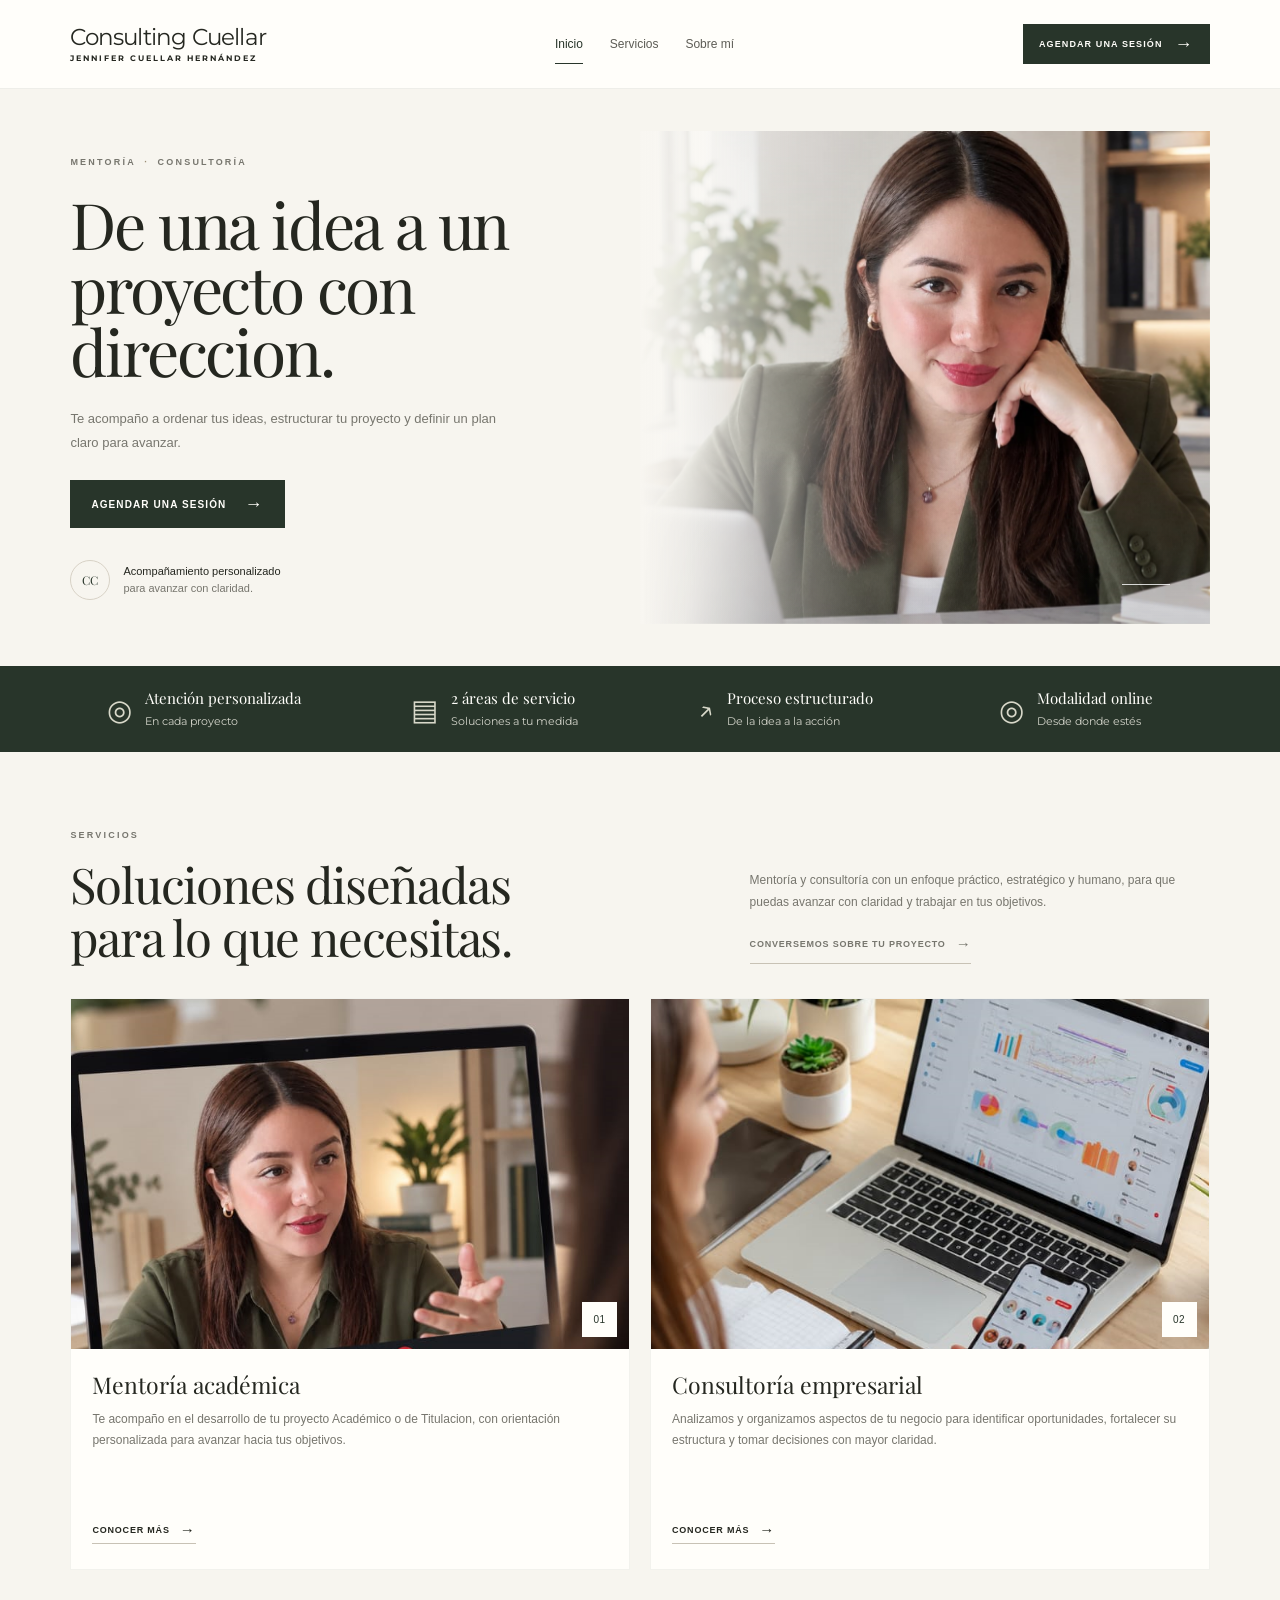
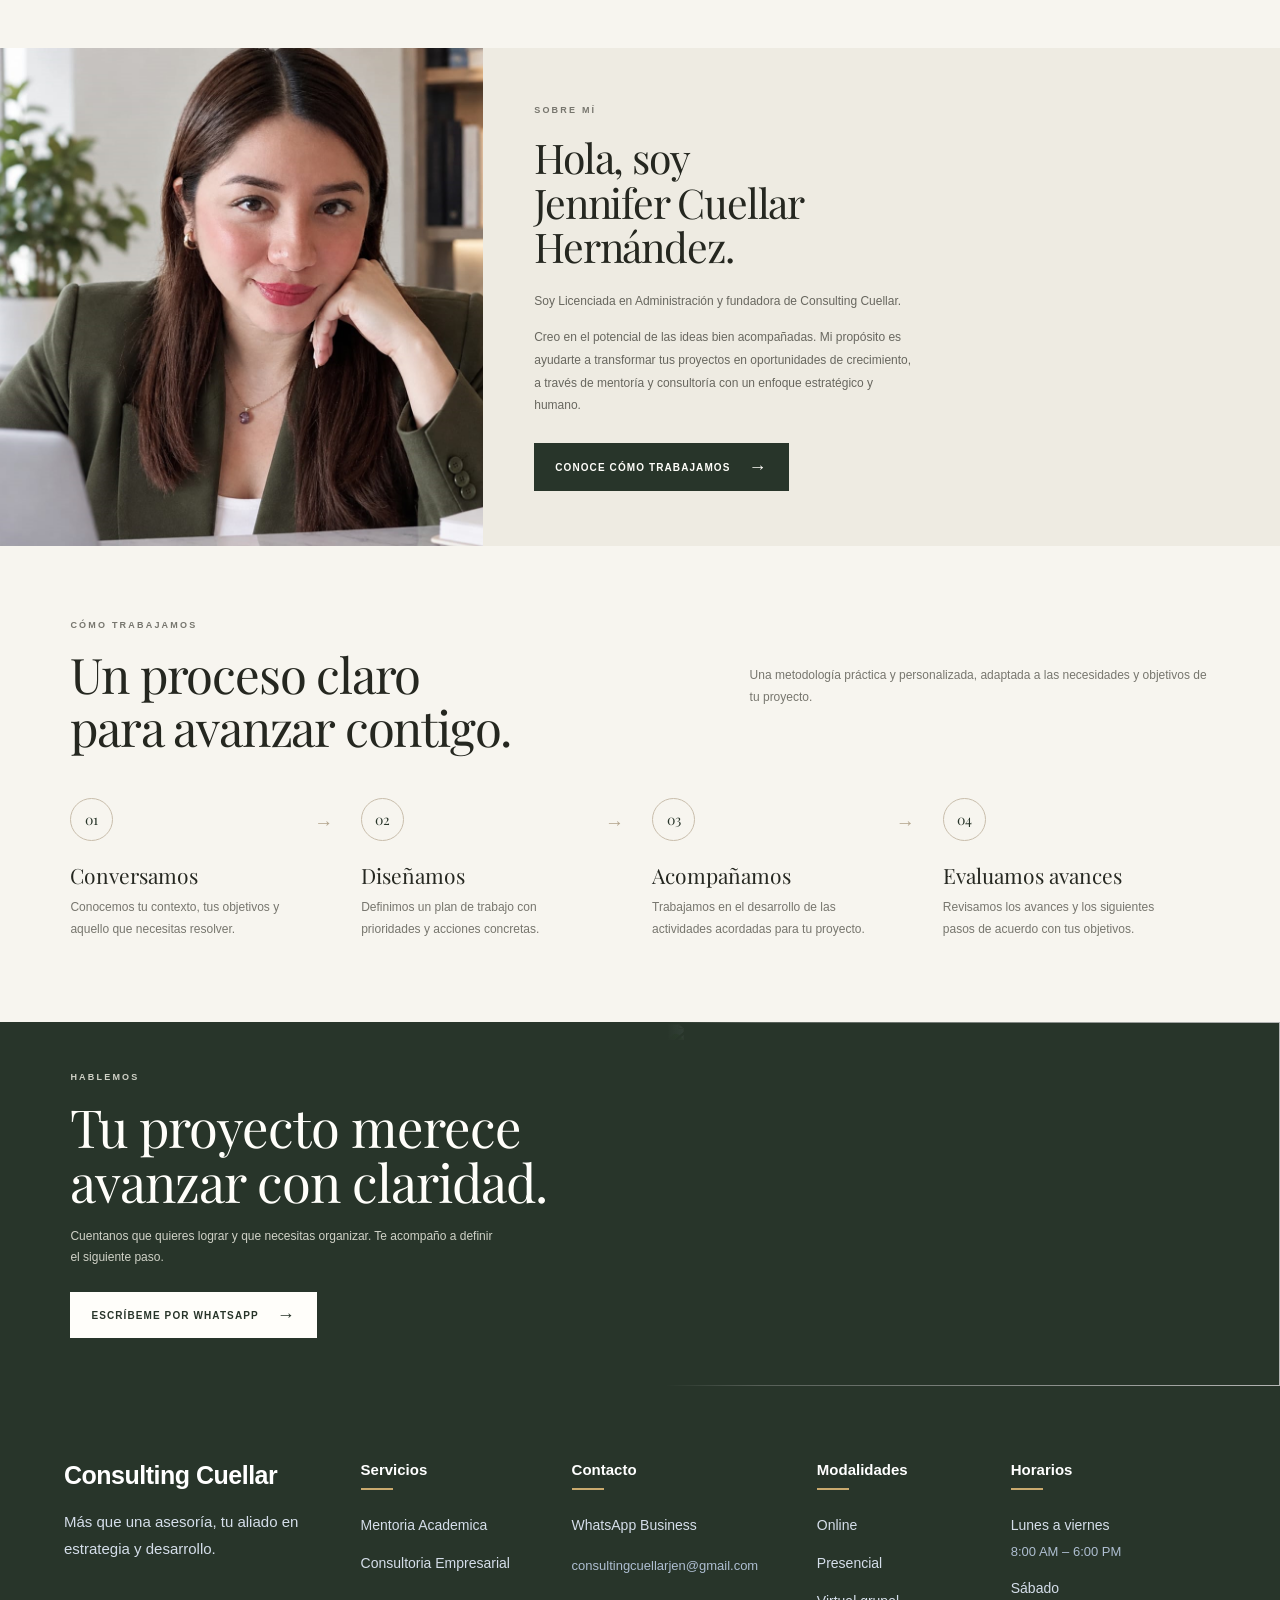
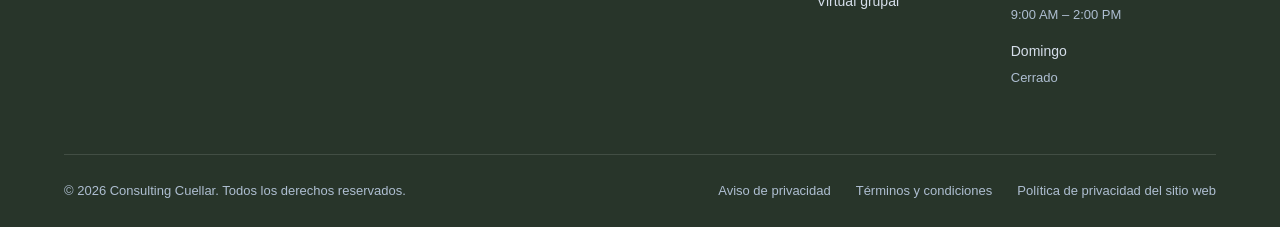
==== commit b22bfe10: "Version de pagina 2.0" ====
--- a/index.html
+++ b/index.html
@@ -112,7 +112,14 @@
           type="image/png"
           href="img/favicon.png">
 
-
+    <link rel="preconnect" href="https://fonts.googleapis.com">
+
+    <link rel="preconnect"
+          href="https://fonts.gstatic.com"
+          crossorigin>
+
+    <link href="https://fonts.googleapis.com/css2?family=Montserrat:wght@400;500;600;700&display=swap"
+          rel="stylesheet">
     <!-- Estilos -->
     <link rel="stylesheet"
           href="css/styles.css">
@@ -272,7 +279,7 @@
 
                 <article class="service-card">
                     <div class="service-image">
-                        <img src="img/academico.png"
+                        <img src="img/empresarial.png"
                              alt="Trabajo académico y organización de un proyecto"
                              loading="lazy">
                         <span class="service-number">01</span>
@@ -297,7 +304,7 @@
 
                 <article class="service-card">
                     <div class="service-image">
-                        <img src="img/empresarial.png"
+                        <img src="img/academico.png"
                              alt="Espacio de trabajo para la planificación empresarial"
                              loading="lazy">
                         <span class="service-number">02</span>
@@ -347,7 +354,7 @@
                 <p>
                     Creo en el potencial de las ideas bien acompañadas.
                     Mi propósito es ayudarte a transformar tus proyectos
-                    en oportunidades de crecimiento, a través de mentoría,
+                    en oportunidades de crecimiento, a través de mentoría y
                     consultoría con un enfoque estratégico
                     y humano.
                 </p>
--- a/css/styles.css
+++ b/css/styles.css
@@ -90,13 +90,14 @@
 }
 
 .brand-name {
-    font-family: var(--font-heading);
+    font-family: 'Montserrat', sans-serif;
     font-size: clamp(20px, 1.8vw, 27px);
     line-height: 1.1;
     letter-spacing: -0.8px;
 }
 
 .brand-subtitle {
+    font-family: 'Montserrat', sans-serif;
     font-size: 8px;
     font-weight: 700;
     letter-spacing: 2px;
@@ -500,10 +501,12 @@
     }
 
     .brand-name {
+        font-family: 'Montserrat', sans-serif;
         font-size: 23px;
     }
 
     .brand-subtitle {
+        font-family: 'Montserrat', sans-serif;
         font-size: 7px;
         letter-spacing: 1.7px;
     }
@@ -640,6 +643,7 @@
 ========================================= */
 
 .trust-strip {
+    font-family: 'Montserrat', sans-serif;
     width: 100%;
     padding: 22px var(--page-gutter);
     display: grid;
@@ -651,6 +655,7 @@
 }
 
 .trust-item {
+    font-family: 'Montserrat', sans-serif;
     display: flex;
     align-items: center;
     justify-content: center;
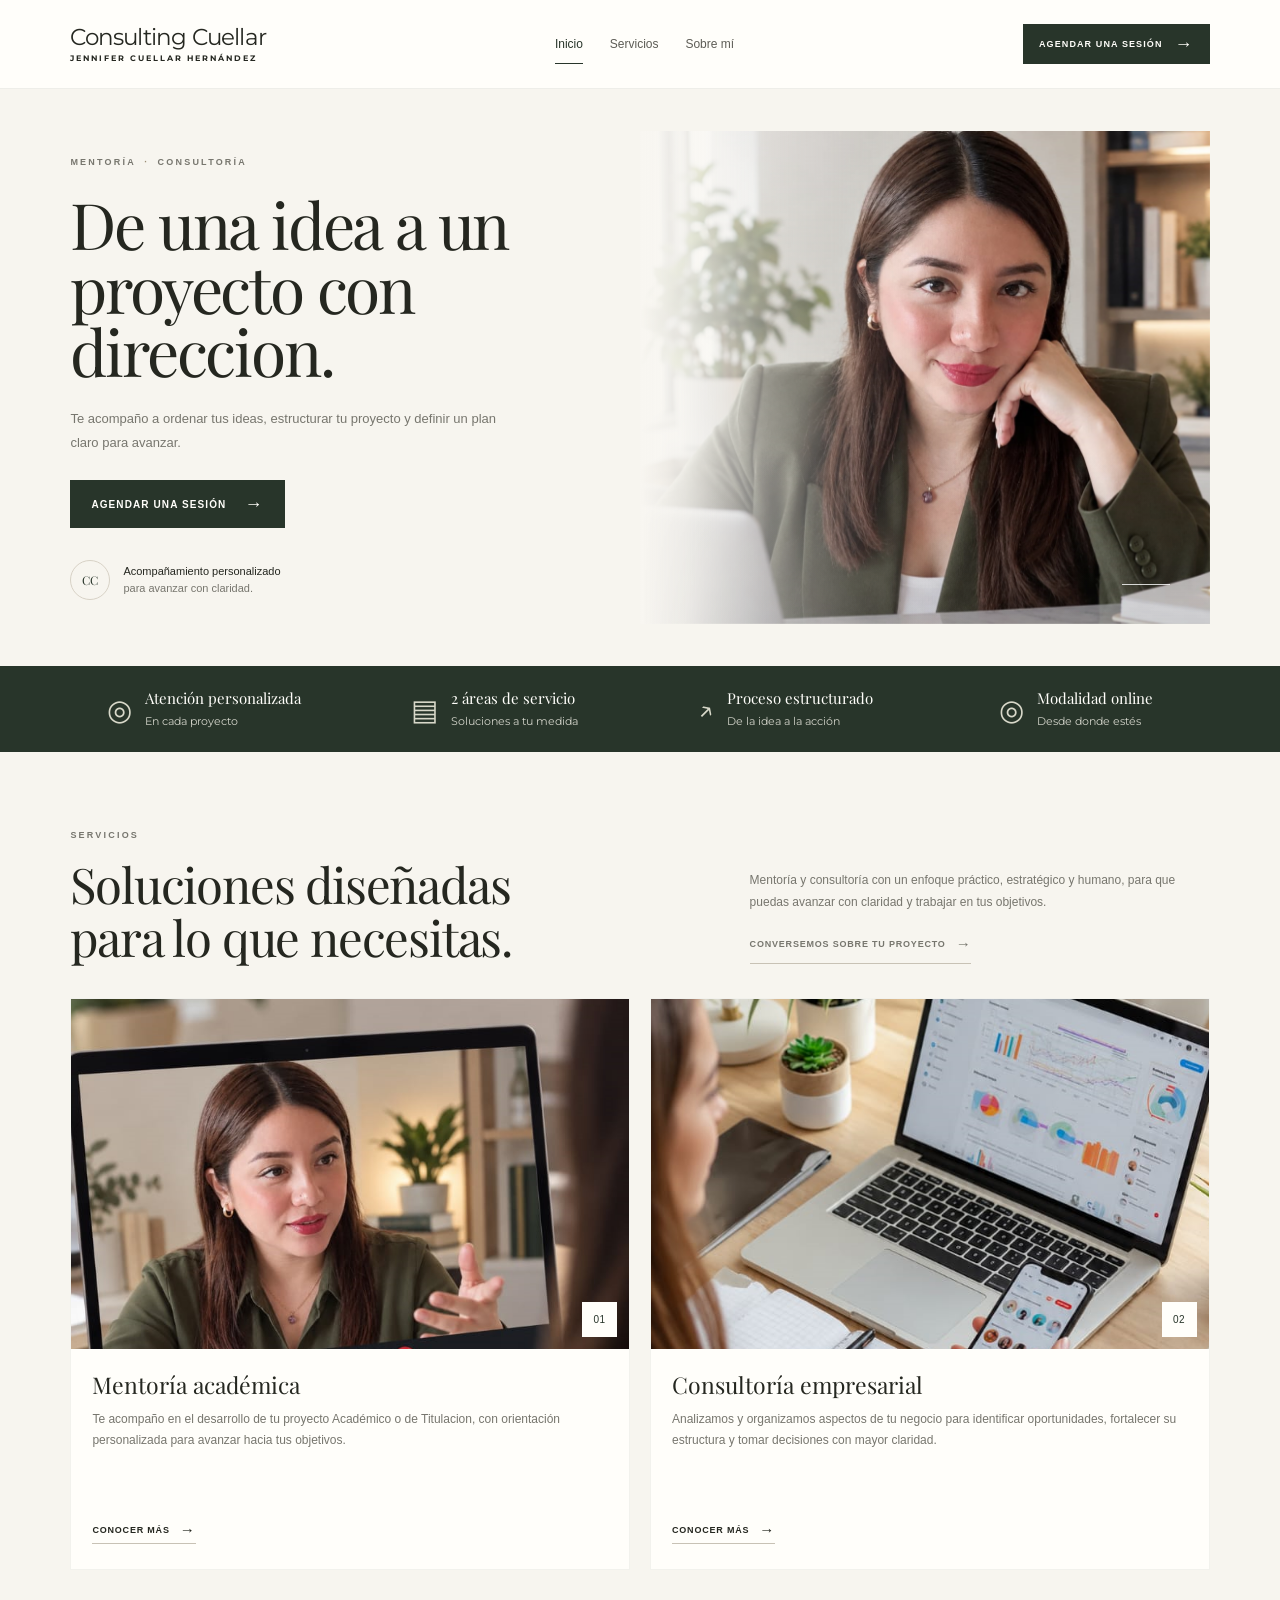
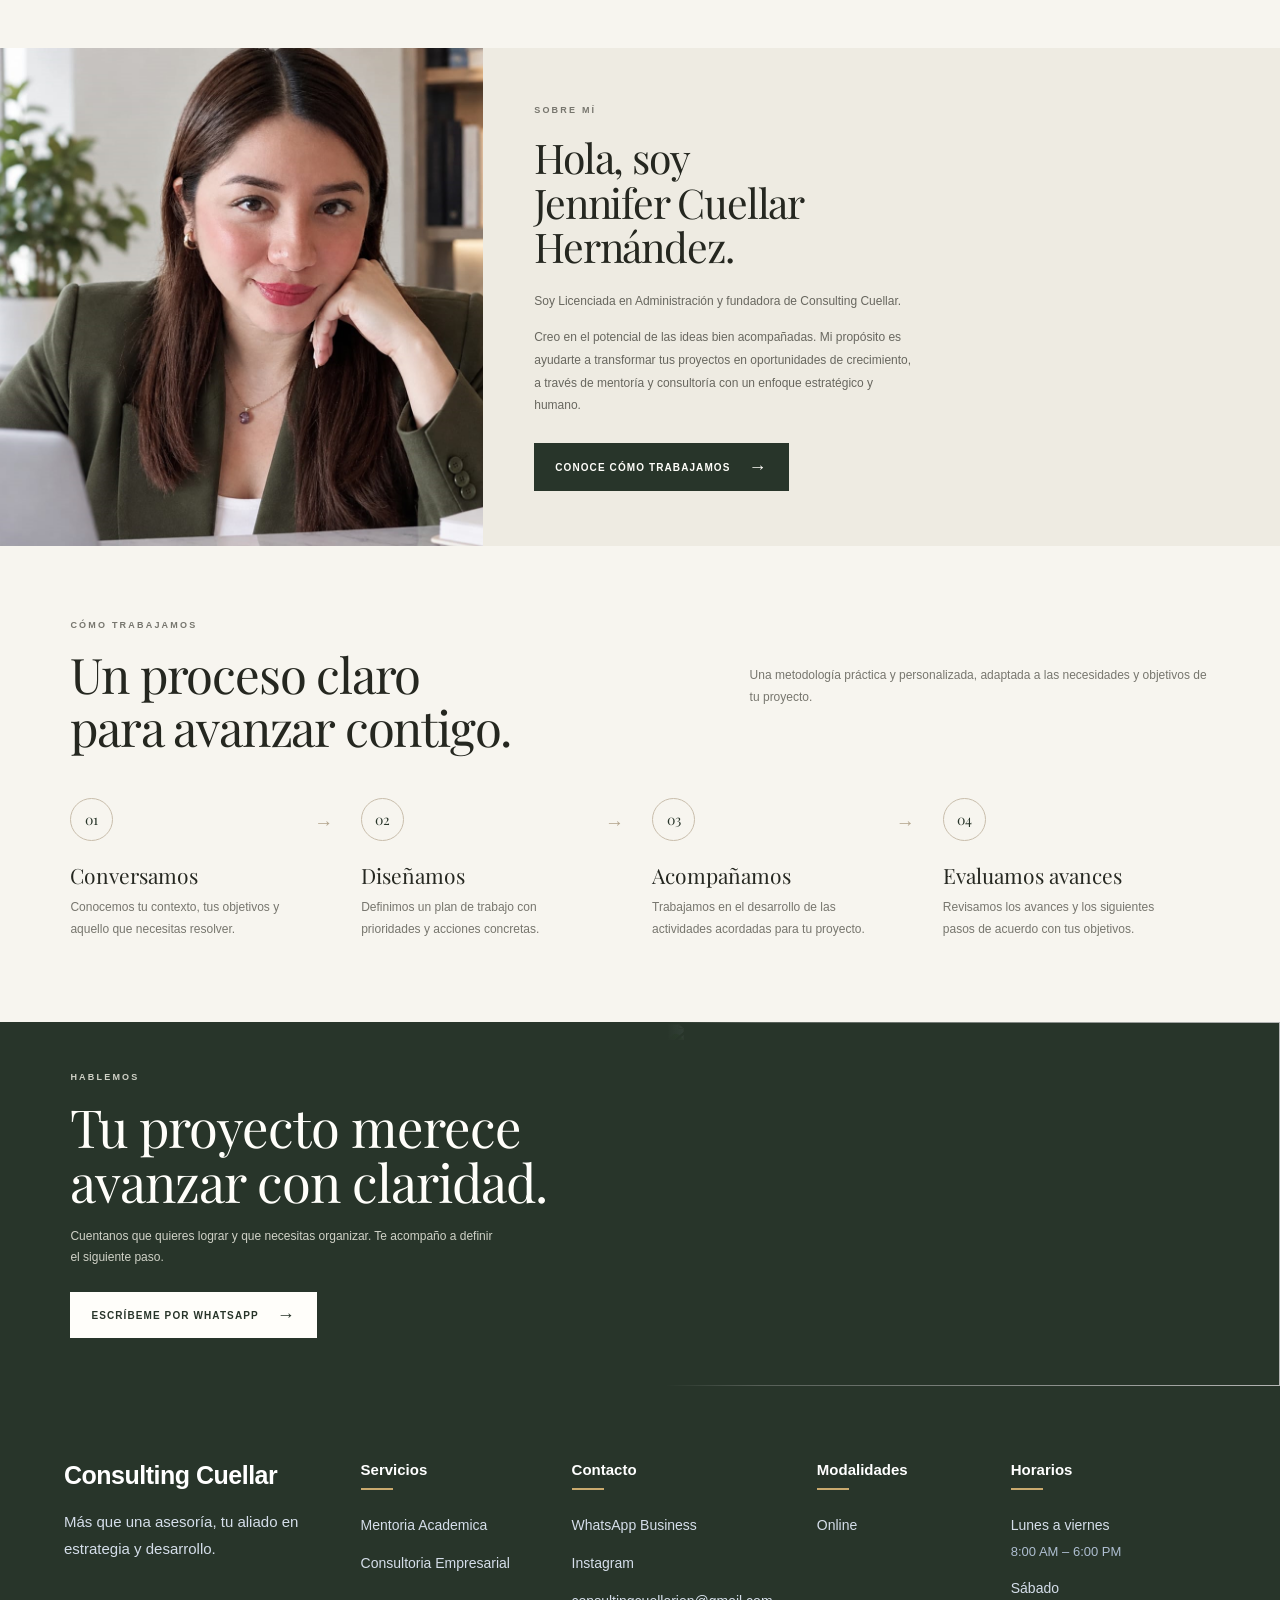
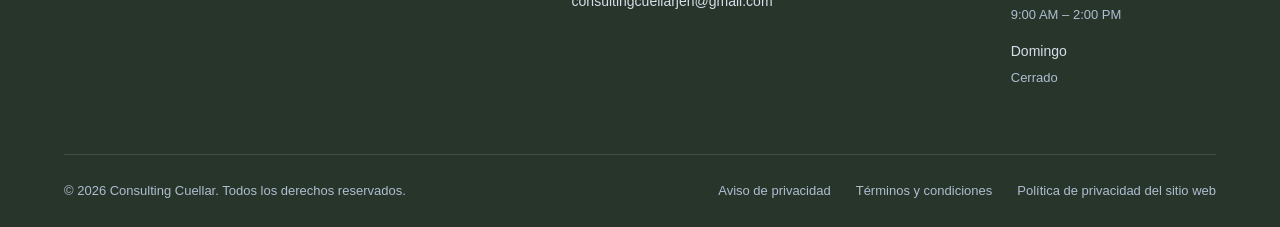
==== commit 0f1b55da: "Version de pagina 2.1" ====
--- a/index.html
+++ b/index.html
@@ -523,12 +523,20 @@
                             WhatsApp Business
                         </a>
                     </li>
-
-
-                    <li>
-                        <span>
+                    <li>
+                        <a href="https://www.instagram.com/consultingcuellar?utm_source=qr&psln=MTNwMGZ6bGt4MTJrNg=="
+                           target="_blank"
+                           rel="noopener noreferrer">
+                            Instagram
+                        </a>
+                    </li>
+
+
+                    <li>
+                        <a href="mailto:consultingcuellarjen@gmail.com"
+                           class="footer-email">
                             consultingcuellarjen@gmail.com
-                        </span>
+                        </a>
                     </li>
                 </ul>
 
@@ -544,14 +552,6 @@
 
                     <li>
                         Online
-                    </li>
-
-                    <li>
-                        Presencial
-                    </li>
-
-                    <li>
-                        Virtual grupal
                     </li>
 
                 </ul>
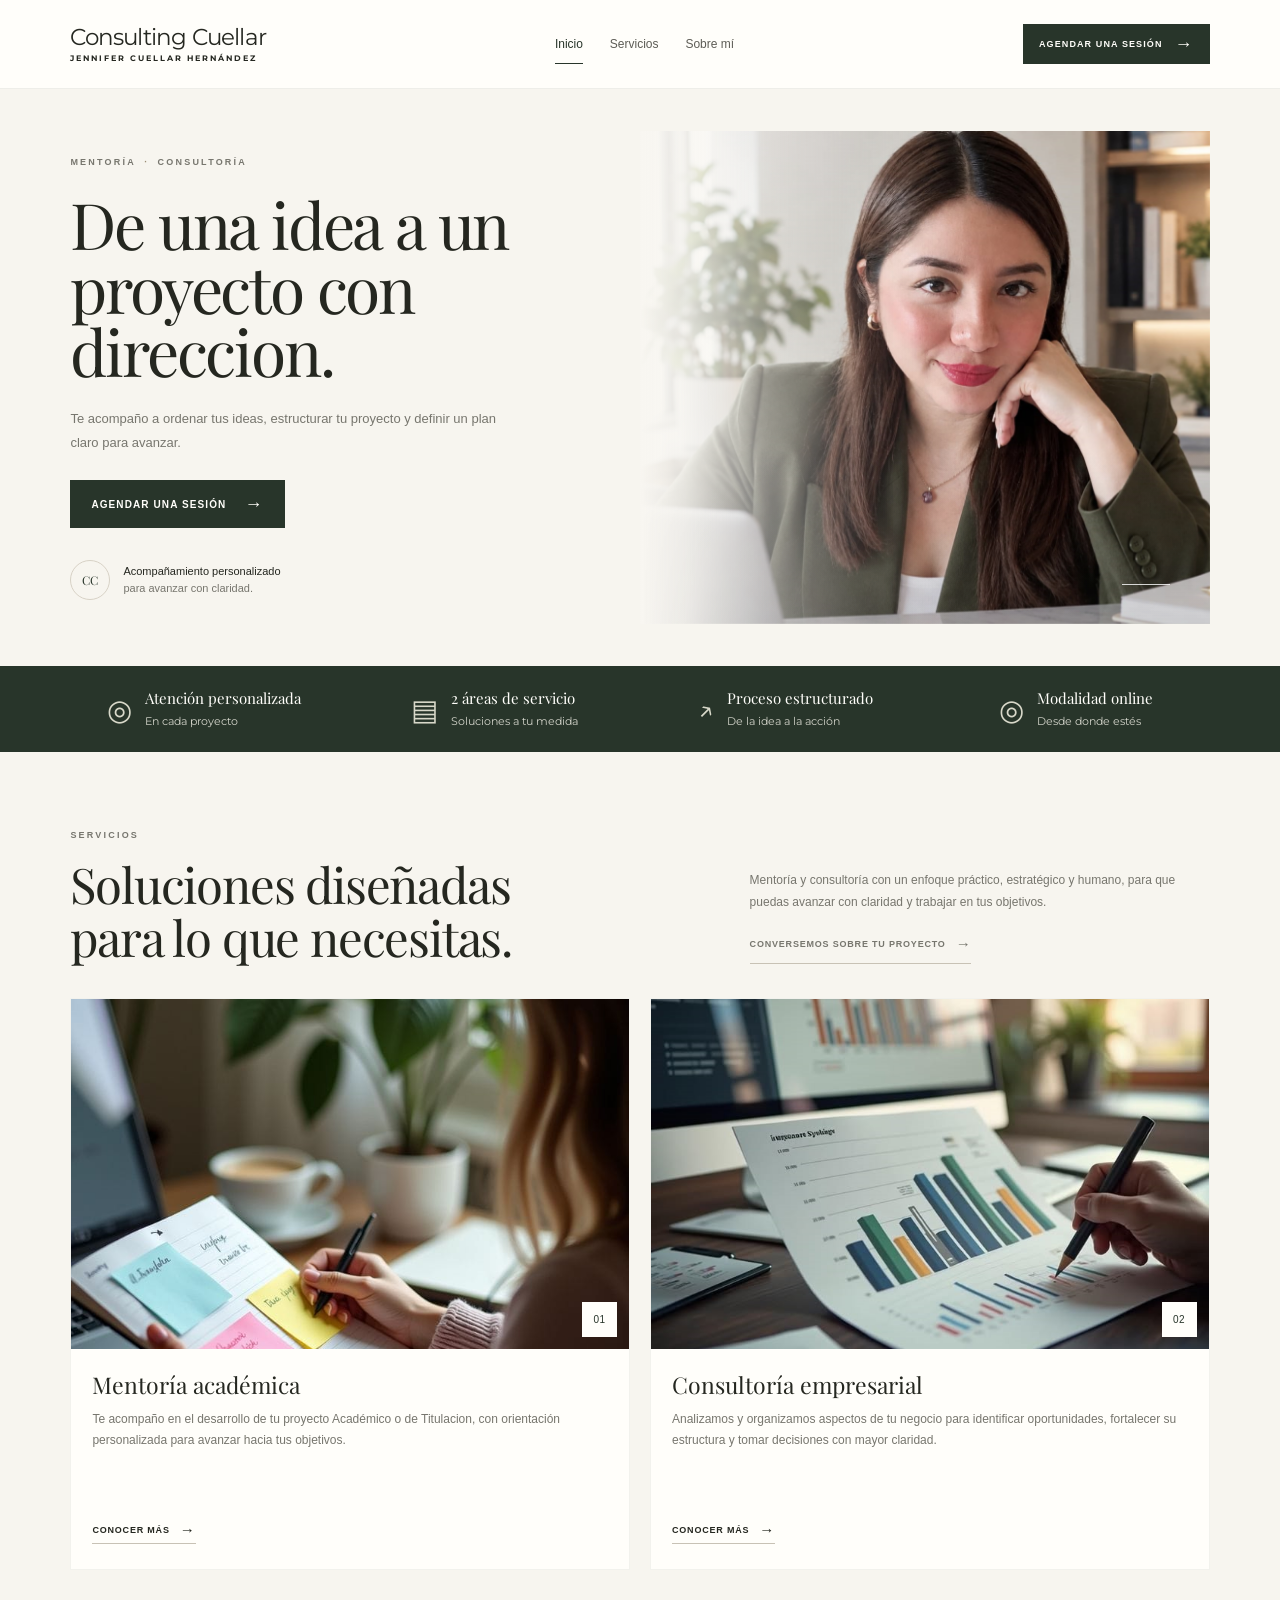
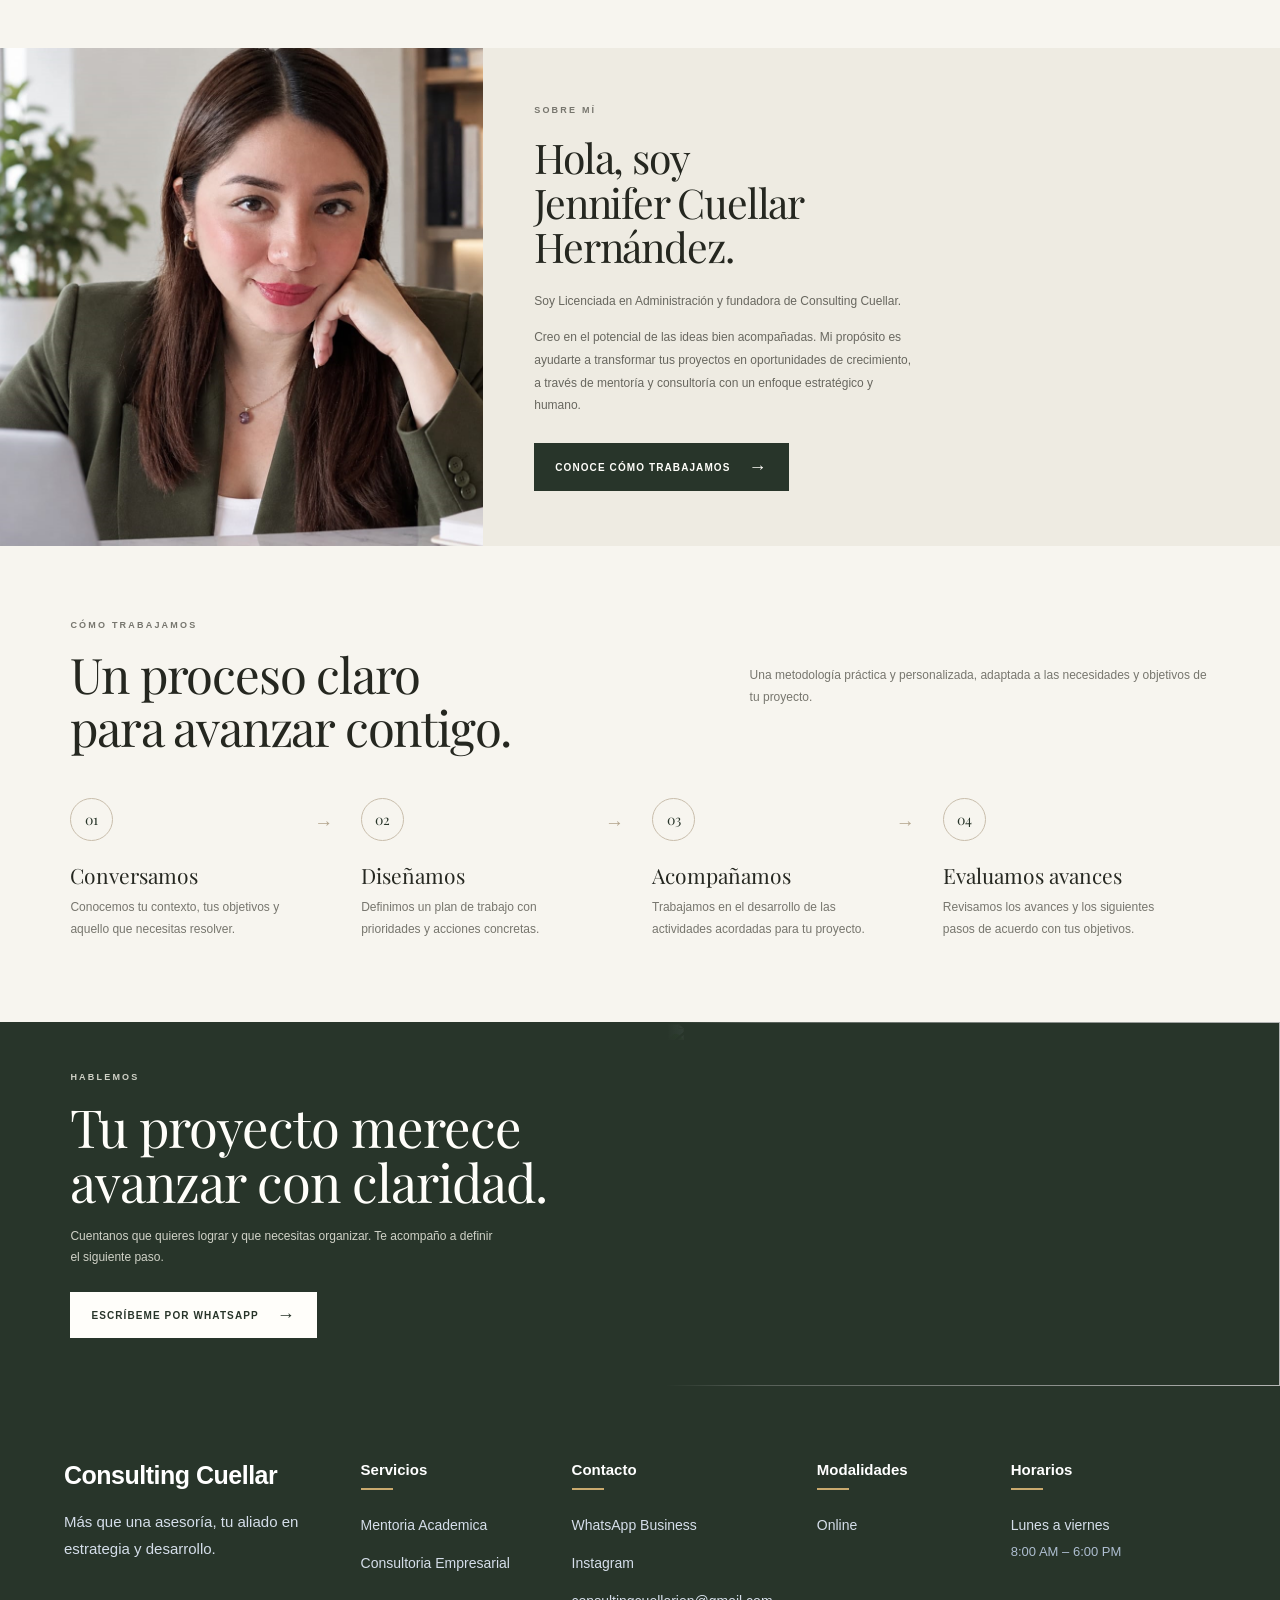
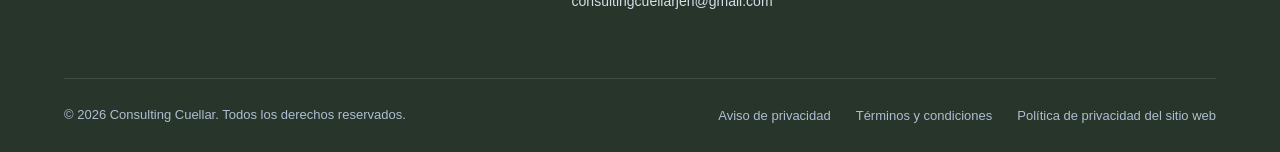
==== commit bc1092da: "modificaciones menores" ====
--- a/index.html
+++ b/index.html
@@ -279,7 +279,7 @@
 
                 <article class="service-card">
                     <div class="service-image">
-                        <img src="img/empresarial.png"
+                        <img src="img/empresarial 21.png"
                              alt="Trabajo académico y organización de un proyecto"
                              loading="lazy">
                         <span class="service-number">01</span>
@@ -304,7 +304,7 @@
 
                 <article class="service-card">
                     <div class="service-image">
-                        <img src="img/academico.png"
+                        <img src="img/empresarial2.png"
                              alt="Espacio de trabajo para la planificación empresarial"
                              loading="lazy">
                         <span class="service-number">02</span>
@@ -571,16 +571,6 @@
                         <span>8:00 AM – 6:00 PM</span>
                     </li>
 
-                    <li>
-                        Sábado
-                        <span>9:00 AM – 2:00 PM</span>
-                    </li>
-
-                    <li>
-                        Domingo
-                        <span>Cerrado</span>
-                    </li>
-
                 </ul>
 
             </div>
